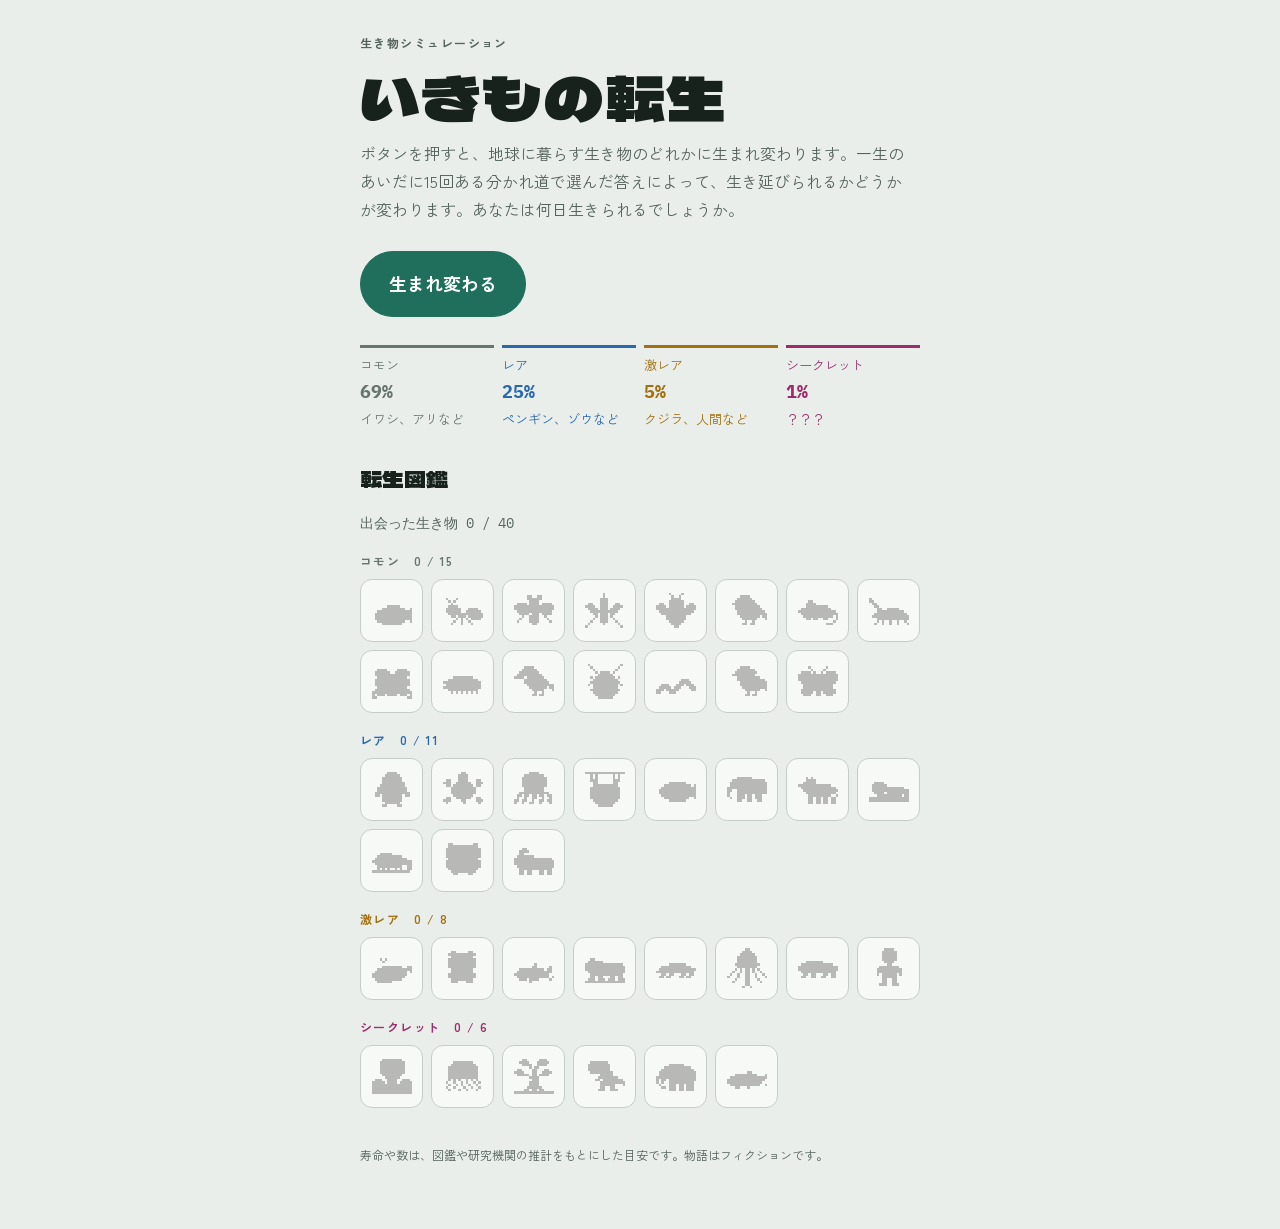
==== index.html @ b81c45d3 "いきもの転生を公開 Co-Authored-By: Claude Opus 5.5 (1M context) <noreply@anthropic.com> Claude-Session: https" ====
<!doctype html>
<html lang="ja">
<head>
<meta charset="utf-8">
<meta name="viewport" content="width=device-width, initial-scale=1, viewport-fit=cover">
<style>:root{padding-top:env(safe-area-inset-top,0px);padding-bottom:env(safe-area-inset-bottom,0px)} body{margin:0} [hidden]{display:none!important}</style>
<title>いきもの転生</title>
<meta name="claude:viewport-fit-sides" content="cover">
<meta name="description" content="ボタンを押すと、いろいろな生き物に生まれ変わって一生を体験できるシミュレーション。">
<link rel="preconnect" href="https://fonts.googleapis.com">
<link rel="preconnect" href="https://fonts.gstatic.com" crossorigin>
<link rel="stylesheet" href="https://fonts.googleapis.com/css2?family=Dela+Gothic+One&family=IBM+Plex+Mono:ital,wght@0,500;1,400&family=Zen+Kaku+Gothic+New:wght@400;700&display=swap">
<style>
/* Layout: one narrow column like a field notebook; the result is a specimen label card. */
:root {
  --bg: #E9EEEA;
  --surface: #F7F9F6;
  --ink: #17221D;
  --muted: #55645C;
  --line: #C4CEC7;
  --accent: #1F6F5C;
  --accent-ink: #FFFFFF;
  --common: #66766C;
  --rare: #2A68AE;
  --ssr: #A2700D;
  --secret: #9C2C6B;
  --danger: #B0402E;
  --sil: brightness(0);
  --font-display: "Dela Gothic One", "Hiragino Sans", "Yu Gothic", sans-serif;
  --font-body: "Zen Kaku Gothic New", "Hiragino Sans", "Yu Gothic", "Meiryo", sans-serif;
  --font-mono: "IBM Plex Mono", ui-monospace, "SFMono-Regular", Menlo, monospace;
}
@media (prefers-color-scheme: dark) {
  :root:not([data-theme="light"]) {
    --bg: #0F1512; --surface: #18211C; --ink: #E4ECE6; --muted: #9AAEA3; --line: #2E3D35;
    --accent: #5CC3A4; --accent-ink: #0B1A14; --common: #93A499; --rare: #84B5EF; --ssr: #E4B64C; --danger: #EA8B76; --secret: #F08BC0; --sil: brightness(0) invert(1);
    color-scheme: dark;
  }
}
:root[data-theme="dark"] {
  --bg: #0F1512; --surface: #18211C; --ink: #E4ECE6; --muted: #9AAEA3; --line: #2E3D35;
  --accent: #5CC3A4; --accent-ink: #0B1A14; --common: #93A499; --rare: #84B5EF; --ssr: #E4B64C; --danger: #EA8B76; --secret: #F08BC0; --sil: brightness(0) invert(1);
  color-scheme: dark;
}
* { box-sizing: border-box; }
[hidden] { display: none !important; }
body {
  background: var(--bg); color: var(--ink);
  font-family: var(--font-body); font-size: 16px; line-height: 1.75;
  padding-left: max(16px, env(safe-area-inset-left, 0px));
  padding-right: max(16px, env(safe-area-inset-right, 0px));
}
main { max-width: 560px; margin: 0 auto; padding-block: 32px 64px; display: flex; flex-direction: column; gap: 28px; }
h1, h2, h3 { margin: 0; text-wrap: balance; font-weight: 400; }
p { margin: 0; }
.eyebrow { font-size: 12px; letter-spacing: .12em; color: var(--muted); font-weight: 700; }
header { display: flex; flex-direction: column; gap: 10px; }
h1 { font-family: var(--font-display); font-size: clamp(40px, 12vw, 60px); line-height: 1.1; letter-spacing: .02em; }
.lead { color: var(--muted); max-width: 34em; }

button, .btn {
  font: inherit; font-weight: 700; cursor: pointer; border-radius: 999px;
  border: 1.5px solid var(--ink); background: transparent; color: var(--ink);
  padding: 12px 20px; text-decoration: none; display: inline-flex; align-items: center; justify-content: center; gap: 8px;
  transition: transform .12s ease, background-color .12s ease;
}
button:hover, .btn:hover { transform: translateY(-1px); }
button:focus-visible, .btn:focus-visible { outline: 3px solid var(--accent); outline-offset: 3px; }
.primary { background: var(--accent); border-color: var(--accent); color: var(--accent-ink); font-size: 18px; padding: 16px 28px; }
.row { display: flex; flex-wrap: wrap; gap: 10px; }

.odds { display: grid; grid-template-columns: repeat(auto-fit, minmax(120px, 1fr)); gap: 8px; font-size: 13px; }
.odds div { border-top: 3px solid currentColor; padding-top: 6px; }
.odds b { display: block; font-family: var(--font-mono); font-size: 18px; font-variant-numeric: tabular-nums; }
.t-common { color: var(--common); } .t-rare { color: var(--rare); } .t-ssr { color: var(--ssr); } .t-secret { color: var(--secret); }
.reveal.secret { border: 2px solid var(--secret); }

section { display: flex; flex-direction: column; gap: 14px; }
h2 { font-family: var(--font-display); font-size: 22px; }

/* Reveal */
.reveal { background: var(--surface); border: 1px solid var(--line); border-radius: 20px; padding: 24px; display: flex; flex-direction: column; align-items: flex-start; gap: 12px; }
.portrait { line-height: 0; }
.px { image-rendering: pixelated; image-rendering: crisp-edges; display: block; max-width: 100%; height: auto; }
.tier { font-size: 12px; font-weight: 700; letter-spacing: .14em; border: 1.5px solid currentColor; border-radius: 999px; padding: 2px 12px; }
.cname { font-family: var(--font-display); font-size: 32px; line-height: 1.2; }
.sci { font-family: var(--font-mono); font-style: italic; color: var(--muted); font-size: 14px; }
.facts { display: grid; grid-template-columns: auto 1fr; gap: 4px 16px; font-size: 14px; margin: 0; }
.facts dt { color: var(--muted); }
.facts dd { margin: 0; }
.shuffle .portrait { animation: wob .12s steps(2) infinite; }
@keyframes wob { 50% { transform: rotate(-6deg) scale(1.05); } }

/* Story log */
.log { list-style: none; margin: 0; padding: 0 0 0 18px; border-left: 2px solid var(--line); display: flex; flex-direction: column; gap: 18px; }
.log li { position: relative; animation: rise .35s ease both; }
.log li::before { content: ""; position: absolute; left: -25px; top: 8px; width: 12px; height: 12px; border-radius: 50%; background: var(--bg); border: 2px solid var(--accent); }
.log li.dead::before { border-color: var(--danger); background: var(--danger); }
.stage { font-size: 12px; font-weight: 700; letter-spacing: .12em; color: var(--accent); }
.log li.dead .stage { color: var(--danger); }
.age { font-family: var(--font-mono); font-size: 12px; color: var(--muted); margin-left: 8px; }
.choice { display: flex; flex-direction: column; gap: 10px; background: var(--surface); border: 1.5px dashed var(--accent); border-radius: 16px; padding: 16px; }
.choice p { font-weight: 700; }
.progress { font-family: var(--font-mono); font-size: 12px; color: var(--muted); font-variant-numeric: tabular-nums; }
.choice button { justify-content: flex-start; text-align: left; border-radius: 12px; }
@keyframes rise { from { opacity: .2; transform: translateY(6px); } }

/* Specimen label */
.label { background: var(--surface); border: 1.5px solid var(--ink); border-radius: 4px; padding: 20px; display: flex; flex-direction: column; gap: 14px; position: relative; }
.label::after { content: ""; position: absolute; inset: 5px; border: 1px solid var(--line); pointer-events: none; border-radius: 2px; }
.label-head { display: flex; justify-content: space-between; align-items: baseline; gap: 12px; flex-wrap: wrap; font-family: var(--font-mono); font-size: 12px; color: var(--muted); letter-spacing: .06em; }
.label-name { display: flex; align-items: center; gap: 14px; }
.label-name .portrait { flex: none; }
.label-name > div { min-width: 0; }
.stats { display: grid; grid-template-columns: 1fr 1fr; gap: 12px; margin: 0; }
.stats div { border-top: 1px solid var(--line); padding-top: 8px; min-width: 0; }
.stats dt { font-size: 12px; color: var(--muted); }
.stats dd { margin: 0; font-weight: 700; font-variant-numeric: tabular-nums; }
.rank { display: flex; align-items: center; gap: 14px; }
.rank b { font-family: var(--font-display); font-size: 48px; line-height: 1; color: var(--accent); }
.fact { font-size: 14px; color: var(--muted); border-left: 3px solid var(--line); padding-left: 12px; }

/* Affiliate slot */
.pr { border: 1px dashed var(--line); border-radius: 12px; padding: 16px; display: flex; flex-direction: column; gap: 6px; font-size: 14px; color: var(--muted); }
.pr strong { color: var(--ink); }
.pr .tag { font-size: 11px; letter-spacing: .1em; }

/* Zukan */
.zukan { display: flex; flex-direction: column; gap: 8px; }
.zukan-grid { display: grid; grid-template-columns: repeat(auto-fill, minmax(56px, 1fr)); gap: 8px; margin-bottom: 8px; }
.zukan-grid div { aspect-ratio: 1; max-width: 100%; border: 1px solid var(--line); border-radius: 12px; display: grid; place-items: center; background: var(--surface); }
.zukan-grid div.no img { filter: var(--sil); opacity: .25; }
.zcount { font-family: var(--font-mono); font-variant-numeric: tabular-nums; font-size: 14px; color: var(--muted); }
.toast { font-size: 13px; color: var(--accent); min-height: 1.4em; }
footer { font-size: 12px; color: var(--muted); }

@media (prefers-reduced-motion: reduce) {
  *, *::before { animation: none !important; transition: none !important; }
}
</style>
</head>
<body>

<main>
  <header>
    <span class="eyebrow">生き物シミュレーション</span>
    <h1>いきもの転生</h1>
    <p class="lead">ボタンを押すと、地球に暮らす生き物のどれかに生まれ変わります。一生のあいだに15回ある分かれ道で選んだ答えによって、生き延びられるかどうかが変わります。あなたは何日生きられるでしょうか。</p>
  </header>

  <div class="row"><button class="primary" id="go" type="button">生まれ変わる</button></div>

  <div class="odds" aria-label="出現率">
    <div class="t-common">コモン<b>69%</b>イワシ、アリなど</div>
    <div class="t-rare">レア<b>25%</b>ペンギン、ゾウなど</div>
    <div class="t-ssr">激レア<b>5%</b>クジラ、人間など</div>
    <div class="t-secret">シークレット<b>1%</b>？？？</div>
  </div>

  <section id="play" hidden>
    <div class="reveal" id="reveal"></div>
    <ol class="log" id="log"></ol>
    <div id="choice"></div>
  </section>

  <section id="result" hidden>
    <h2>この一生の記録</h2>
    <div class="label" id="label"></div>
    <div class="row">
      <a class="btn" id="share" href="#" target="_blank" rel="noopener">Xでシェアする</a>
      <button type="button" id="copy">結果をコピー</button>
      <button type="button" id="again">もう一度生まれ変わる</button>
    </div>
    <p class="toast" id="toast" role="status"></p>
    <!-- アフィリエイト枠：本番では生き物ごとに図鑑・チケットなどのリンクを入れる -->
    <aside class="pr" id="pr">
      <span class="tag">PR枠（準備中）</span>
      <strong id="pr-title">この生き物をもっと知る</strong>
      <span>ここに、この生き物の図鑑や、会える水族館・動物園のチケットなどの紹介リンクが入ります。</span>
    </aside>
  </section>

  <section>
    <h2>転生図鑑</h2>
    <p class="zcount" id="zcount"></p>
    <div class="zukan" id="zukan"></div>
  </section>

  <footer>寿命や数は、図鑑や研究機関の推計をもとにした目安です。物語はフィクションです。</footer>
</main>

<script>
const SITE_URL = "https://so1-7ra.github.io/ikimono-tensei/"; // 公開後にサイトのURLを入れると、シェア文に付きます
const TIERS = { common: { label: "コモン", w: 69 }, rare: { label: "レア", w: 25 }, ssr: { label: "激レア", w: 5 }, secret: { label: "シークレット", w: 1 } };

const C = [
  { id: "iwashi", name: "カタクチイワシ", sci: "Engraulis japonicus", tier: "common", pop: "推計 数千億匹", lifeText: "約2〜3年", life: 900,
    birth: "春の海で、直径1mmほどの卵からかえった。同時に生まれた仲間の多くは、数日のうちに食べられていく。",
    adult: "大人になり、沿岸の海で何度も卵を産んだ。",
    end: "群れの中で、静かに一生を終えた。", kids: [5000, 40000], unit: "個の卵",
    fact: "イワシは多くの魚や鳥、クジラのエサになり、海の食物連鎖を支えている。" },
  { id: "ari", name: "クロオオアリ", sci: "Camponotus japonicus", tier: "common", pop: "地球のアリ全体で 約2京匹", lifeText: "働きアリで1〜2年", life: 450,
    birth: "女王アリが産んだ卵から生まれた。あなたは働きアリ。巣には数千の姉妹がいる。",
    adult: "毎日エサを運び、妹たちを育てた。",
    end: "冬を越せず、巣の奥で動かなくなった。", kids: [50, 300], unit: "匹", kidsLabel: "育てた妹",
    fact: "地球上のアリは約2京匹いると推計されている。人間1人あたり約250万匹になる。" },
  { id: "hae", name: "イエバエ", sci: "Musca domestica", tier: "common", pop: "数えきれない（正確な数は不明）", lifeText: "成虫で約1か月", life: 30,
    birth: "生ゴミの中で卵からかえった。1週間ほどでサナギになる。",
    adult: "あちこちに卵を産みつけた。",
    end: "寒い朝、窓辺で動かなくなった。", kids: [300, 600], unit: "個の卵",
    fact: "イエバエは一生で500個ほどの卵を産む。卵は1日もたたずにかえる。" },
  { id: "ka", name: "ヒトスジシマカ", sci: "Aedes albopictus", tier: "common", pop: "数えきれない（正確な数は不明）", lifeText: "成虫で約1か月", life: 30,
    birth: "水たまりで卵からボウフラとしてかえった。水面からしっぽの管を出して息をする。",
    adult: "水たまりに何度も卵を産んだ。",
    end: "秋の終わりに、一生を終えた。", kids: [100, 300], unit: "個の卵",
    fact: "血を吸うのはメスだけ。卵を育てる栄養にするためだ。" },
  { id: "hachi", name: "セイヨウミツバチ", sci: "Apis mellifera", tier: "common", pop: "世界の巣箱 約1億箱", lifeText: "夏の働きバチで約1か月", life: 35,
    birth: "六角形の部屋で生まれた。最初の仕事は、部屋の掃除と幼虫の世話だ。",
    adult: "外に出て、毎日花をまわってみつを運んだ。",
    end: "羽がぼろぼろになるまで働き、一生を終えた。", kidsFixed: "小さじ約1/12杯", kidsLabel: "集めたはちみつ",
    fact: "働きバチ1匹が一生で集めるはちみつは、小さじ1杯にも満たない。" },
  { id: "suzume", name: "スズメ", sci: "Passer montanus", tier: "common", pop: "日本に約1,800万羽（推計）", lifeText: "野生で平均1〜2年", life: 550,
    birth: "屋根のすき間の巣で、ヒナとして生まれた。親は1日に何百回もエサを運んでくる。",
    adult: "春に巣を作り、ヒナを育てた。",
    end: "春の朝、静かに一生を終えた。", kids: [3, 12], unit: "羽",
    fact: "日本のスズメは、ここ数十年で大きく数を減らしていると言われる。" },
  { id: "nezumi", name: "ドブネズミ", sci: "Rattus norvegicus", tier: "common", pop: "推計 世界に数十億匹", lifeText: "野生で約1年", life: 365,
    birth: "下水道の奥で、10匹のきょうだいと一緒に生まれた。目が開くのは2週間後だ。",
    adult: "仲間と暮らし、何度も子どもを産んだ。",
    end: "年老いて、巣の中で一生を終えた。", kids: [20, 60], unit: "匹",
    fact: "ドブネズミは泳ぎが得意で、3日間泳ぎ続けられるという実験結果もある。" },
  { id: "kabuto", name: "カブトムシ", sci: "Trypoxylus dichotomus", tier: "common", pop: "正確な数は不明", lifeText: "約1年（成虫は1〜3か月）", life: 365,
    birth: "腐葉土の中で、小さな幼虫として生まれた。ここで約10か月を過ごす。",
    adult: "夏の夜、ついに成虫になって飛び立った。",
    end: "夏の終わりに、木の根元で一生を終えた。", kids: [20, 50], unit: "個の卵",
    fact: "カブトムシは一生のほとんどを土の中の幼虫として過ごす。" },
  { id: "kaeru", name: "トノサマガエル", sci: "Pelophylax nigromaculatus", tier: "common", pop: "正確な数は不明（減っている）", lifeText: "数年", life: 1100,
    birth: "田んぼで、何千個もの卵のひとつからオタマジャクシとして生まれた。",
    adult: "夜の田んぼで大合唱し、パートナーを見つけた。",
    end: "冬眠中、土の中で一生を終えた。", kids: [1800, 3000], unit: "個の卵",
    fact: "トノサマガエルは一度に1,800〜3,000個ほどの卵を産む。" },
  { id: "dangomushi", name: "ダンゴムシ", sci: "Armadillidium vulgare", tier: "common", pop: "正確な数は不明（世界中の庭にいる）", lifeText: "約2〜4年", life: 1100,
    birth: "お母さんのお腹の袋の中で育ち、小さな白い赤ちゃんとして外に出た。",
    adult: "灰色の硬い殻を持つ大人になった。",
    end: "落ち葉の下で、丸まったまま一生を終えた。", kids: [20, 150], unit: "匹",
    fact: "ダンゴムシは虫ではなく、エビやカニと同じ甲殻類の仲間。" },
  { id: "karasu", name: "ハシブトガラス", sci: "Corvus macrorhynchos", tier: "common", pop: "正確な数は不明（都市部に多い）", lifeText: "野生で数年〜10年以上", life: 2900,
    birth: "高い木の上の巣で、ヒナとして生まれた。",
    adult: "つやのある真っ黒な羽の大人になった。",
    end: "ねぐらの森で、一生を終えた。", kids: [3, 15], unit: "羽",
    fact: "カラスはとても賢く、道具を使ったり、人の顔を何年も覚えたりできる。" },
  { id: "gokiburi", name: "クロゴキブリ", sci: "Periplaneta fuliginosa", tier: "common", pop: "正確な数は不明", lifeText: "約1〜2年", life: 700,
    birth: "卵のケースから、20匹ほどのきょうだいと一緒に生まれた。",
    adult: "つやつやの茶色い羽を持つ大人になった。",
    end: "家具のすき間で、一生を終えた。", kids: [200, 500], unit: "匹",
    fact: "ゴキブリの仲間は3億年前から、ほとんど姿が変わっていない。" },
  { id: "mimizu", name: "ミミズ（フトミミズの仲間）", sci: "Megascolecidae", tier: "common", pop: "正確な数は不明（畑1haに数十万匹いることも）", lifeText: "1〜数年", life: 800,
    birth: "卵包という小さな袋の中から生まれた。",
    adult: "体に白い帯ができ、大人になった。",
    end: "自分が耕した土に還っていった。", kids: [10, 60], unit: "個の卵包",
    fact: "ダーウィンは晩年ミミズの研究に打ちこみ、ミミズが土を耕していることを明らかにした。" },
  { id: "hato", name: "ドバト", sci: "Columba livia", tier: "common", pop: "正確な数は不明（世界中の都市にいる）", lifeText: "野生で数年", life: 1500,
    birth: "駅の屋根のすき間の巣で、ヒナとして生まれた。",
    adult: "首が緑と紫に光る大人になった。",
    end: "生まれた駅の屋根の上で、一生を終えた。", kids: [5, 20], unit: "羽",
    fact: "ハトは何百kmも離れた場所から巣に帰れる。昔は手紙を運ぶ伝書鳩として活躍した。" },
  { id: "chou", name: "モンシロチョウ", sci: "Pieris rapae", tier: "common", pop: "正確な数は不明", lifeText: "成虫で約2〜3週間", life: 50,
    birth: "キャベツの葉の裏で、小さな卵からかえった。",
    adult: "サナギから、白い羽のチョウになった。",
    end: "花の上で、静かに一生を終えた。", kids: [100, 400], unit: "個の卵",
    fact: "モンシロチョウの幼虫はキャベツが大好きで、「アオムシ」と呼ばれる。" },

  { id: "penguin", name: "コウテイペンギン", sci: "Aptenodytes forsteri", tier: "rare", pop: "約60万羽", lifeText: "約20年", life: 7300,
    birth: "南極の真冬、氷点下40℃の中で卵がかえった。お父さんは約4か月、何も食べずに足の上で卵を温めていた。",
    adult: "毎年、同じパートナーとヒナを育てた。",
    end: "長く生き、氷の上で一生を終えた。", kids: [3, 15], unit: "羽",
    fact: "コウテイペンギンは500m以上の深さまでもぐれる。" },
  { id: "umigame", name: "アカウミガメ", sci: "Caretta caretta", tier: "rare", pop: "産卵するメス 約4〜5万匹（推計）", lifeText: "50年以上と言われる", life: 18250,
    birth: "夜の砂浜で卵からかえった。大人になれるのは、数千匹に1匹ほどと言われる。",
    adult: "何十年も海を旅して、大人になった。",
    end: "生まれた砂浜に何度も戻り、長い一生を終えた。", kids: [300, 1000], unit: "個の卵",
    fact: "アカウミガメは、自分が生まれた砂浜の近くに戻って卵を産むと言われる。" },
  { id: "tako", name: "マダコ", sci: "Octopus sinensis", tier: "rare", pop: "正確な数は不明", lifeText: "約1〜2年", life: 500,
    birth: "岩のすき間で、お母さんが守る卵から生まれた。お母さんは何も食べずに卵を守り続けていた。",
    adult: "大きく育ち、岩穴で数万個の卵を産んだ。",
    end: "卵がかえるのを見届けて、一生を終えた。", kids: [50000, 150000], unit: "個の卵",
    fact: "タコには心臓が3つあり、血は青い。" },
  { id: "namakemono", name: "ノドチャミユビナマケモノ", sci: "Bradypus variegatus", tier: "rare", pop: "正確な数は不明", lifeText: "約20年", life: 7300,
    birth: "熱帯雨林の木の上、お母さんのおなかにしがみついて生まれた。",
    adult: "一日の大半を眠って過ごし、ゆっくり子どもを育てた。",
    end: "お気に入りの木の上で、一生を終えた。", kids: [3, 10], unit: "頭",
    fact: "ナマケモノの毛にはコケが生え、森にまぎれる助けになっている。" },
  { id: "kumanomi", name: "カクレクマノミ", sci: "Amphiprion ocellaris", tier: "rare", pop: "正確な数は不明", lifeText: "野生で6〜10年", life: 2900,
    birth: "イソギンチャクのそばで卵からかえった。生まれたときは、みんなオスだ。",
    adult: "一番大きく育ち、オスからメスに変わった。",
    end: "イソギンチャクの中で、一生を終えた。", kids: [1000, 5000], unit: "個の卵",
    fact: "カクレクマノミは群れで一番大きい個体がメスになる。" },
  { id: "zou", name: "アフリカゾウ", sci: "Loxodonta africana", tier: "rare", pop: "約41万頭（推計）", lifeText: "約60〜70年", life: 22600,
    birth: "お母さんのおなかで約22か月育ち、体重100kgで生まれた。",
    adult: "群れの仲間と暮らし、何度も子どもを育てた。",
    end: "群れに見守られながら、長い一生を終えた。", kids: [2, 7], unit: "頭",
    fact: "ゾウは仲間の死を悼むような行動をとることが知られている。" },
  { id: "ookami", name: "ハイイロオオカミ", sci: "Canis lupus", tier: "rare", pop: "約20万頭（推計）", lifeText: "野生で平均5〜6年", life: 2000,
    birth: "巣穴の中で、5匹のきょうだいと一緒に生まれた。",
    adult: "群れの中で、たくましく成長した。",
    end: "年老いて、群れのそばで一生を終えた。", kids: [4, 15], unit: "匹",
    fact: "オオカミの遠吠えは、10km先まで届くことがある。" },
  { id: "rakko", name: "ラッコ", sci: "Enhydra lutris", tier: "rare", pop: "約12万頭（推計）", lifeText: "野生で約15〜20年", life: 6500,
    birth: "海の上、お母さんのお腹の上で生まれた。",
    adult: "石で貝を割るのが得意な大人になった。",
    end: "ケルプの森で、ぷかぷか浮かびながら一生を終えた。", kids: [3, 10], unit: "頭",
    fact: "ラッコの毛は1cm²に約10万本と、動物の中でいちばん密集している。" },
  { id: "kamereon", name: "パンサーカメレオン", sci: "Furcifer pardalis", tier: "rare", pop: "正確な数は不明（マダガスカルにすむ）", lifeText: "約2〜5年", life: 1500,
    birth: "マダガスカルの森で、土の中の卵からかえった。",
    adult: "あざやかな色をした大人になった。",
    end: "森の緑に溶けこむようにして、一生を終えた。", kids: [20, 120], unit: "個の卵",
    fact: "カメレオンの色は、隠れるためだけでなく、気分や体温を伝えるためにも変わる。" },
  { id: "fukurou", name: "フクロウ", sci: "Strix uralensis", tier: "rare", pop: "正確な数は不明", lifeText: "野生で約10年（20年以上の記録も）", life: 3650,
    birth: "森の木のうろで、白いふわふわのヒナとして生まれた。",
    adult: "音を立てずに飛ぶ、森の夜の狩人になった。",
    end: "満月の夜、森の奥で一生を終えた。", kids: [5, 20], unit: "羽",
    fact: "フクロウは首を左右に約270度回せる。" },
  { id: "kapibara", name: "カピバラ", sci: "Hydrochoerus hydrochaeris", tier: "rare", pop: "正確な数は不明（南アメリカに広くすむ）", lifeText: "野生で約8〜10年", life: 3300,
    birth: "南アメリカの川辺で、きょうだいと一緒に生まれた。",
    adult: "体重50kgの、のんびりした大人になった。",
    end: "群れの仲間に囲まれて、穏やかに一生を終えた。", kids: [8, 24], unit: "頭",
    fact: "カピバラは世界最大のネズミの仲間。" },

  { id: "kujira", name: "シロナガスクジラ", sci: "Balaenoptera musculus", tier: "ssr", pop: "約1万〜2万5千頭（推計）", lifeText: "約80〜90年", life: 31000,
    birth: "体長7m、体重2.5tの赤ちゃんとして生まれた。毎日90kgずつ体重が増える。",
    adult: "地球最大の生き物になり、広い海を旅した。",
    end: "深い海へと沈み、多くの生き物の命を支えた。", kids: [3, 8], unit: "頭",
    fact: "シロナガスクジラの心臓は小型車ほどの大きさがあると言われる。" },
  { id: "panda", name: "ジャイアントパンダ", sci: "Ailuropoda melanoleuca", tier: "ssr", pop: "野生で約1,860頭", lifeText: "野生で約20年", life: 7300,
    birth: "体重わずか100〜200g、お母さんの約900分の1の大きさで生まれた。",
    adult: "1日に十数時間、竹を食べ続けて大きくなった。",
    end: "竹林の奥で、一生を終えた。", kids: [1, 6], unit: "頭",
    fact: "パンダは1日に10kg以上の竹を食べることもある。" },
  { id: "same", name: "ニシオンデンザメ", sci: "Somniosus microcephalus", tier: "ssr", pop: "正確な数は不明", lifeText: "約270〜500年（推定）", life: 146000,
    birth: "北極の冷たい深海で生まれた。体は1年に約1cmしか伸びない。",
    adult: "150歳。ようやく大人になった。",
    end: "数百年を生き、北極の深海で一生を終えた。", kids: [10, 100], unit: "匹",
    fact: "ニシオンデンザメは、脊椎動物で一番長生きと考えられている。今生きている個体の中には、江戸時代に生まれたものもいるかもしれない。" },
  { id: "shirokuma", name: "ホッキョクグマ", sci: "Ursus maritimus", tier: "ssr", pop: "約2万6千頭（推計）", lifeText: "野生で約20〜25年", life: 8000,
    birth: "雪の巣穴の中で、体重わずか600gで生まれた。",
    adult: "体重500kgを超える、北極の王者になった。",
    end: "オーロラが揺れる夜、氷の上で一生を終えた。", kids: [3, 8], unit: "頭",
    fact: "ホッキョクグマの毛は実は透明で、皮ふは黒い。" },
  { id: "komodo", name: "コモドオオトカゲ", sci: "Varanus komodoensis", tier: "ssr", pop: "野生で約3,000頭（推計）", lifeText: "約30年", life: 11000,
    birth: "インドネシアの島で、土の中の卵からかえった。",
    adult: "体長3mの、世界最大のトカゲになった。",
    end: "コモド島の夕日の中で、一生を終えた。", kids: [20, 80], unit: "個の卵",
    fact: "コモドオオトカゲは、メスだけで子どもを産めることがある。" },
  { id: "daiouika", name: "ダイオウイカ", sci: "Architeuthis dux", tier: "ssr", pop: "正確な数は不明（深海にすむ）", lifeText: "数年（推定）", life: 1500,
    birth: "深海で、お米粒くらいの小さな赤ちゃんとして生まれた。",
    adult: "体長10mを超える、深海の巨人になった。",
    end: "暗い深海へ沈み、ほかの生き物の命になった。", kids: [100000, 1000000], unit: "個の卵",
    fact: "ダイオウイカの目は直径30cm近くあり、動物の中で最大級。" },
  { id: "sanshouuo", name: "オオサンショウウオ", sci: "Andrias japonicus", tier: "ssr", pop: "正確な数は不明（日本の川にすむ）", lifeText: "数十年（飼育下で50年以上）", life: 18250,
    birth: "日本の山の川で、体長3cmの赤ちゃんとして生まれた。",
    adult: "体長1mを超える、世界最大級の両生類になった。",
    end: "3,000万年前から続く一族の一匹として、一生を終えた。", kids: [300, 1000], unit: "個の卵",
    fact: "オオサンショウウオは3,000万年前からほとんど姿が変わらず、「生きた化石」と呼ばれる。国の特別天然記念物。" },
  { id: "hito", name: "ヒト", sci: "Homo sapiens", tier: "ssr", pop: "約82億人", lifeText: "日本では平均80〜87年", life: 30700,
    birth: "病院で、体重3kgほどの赤ちゃんとして生まれた。",
    adult: "働き、誰かと出会い、たくさんの人とつながった。",
    end: "家族に囲まれて、一生を終えた。", kids: [0, 3], unit: "人",
    fact: "生き物ガチャで人間に生まれる確率は0.6%ほど。あなたの今の人生は、かなりの当たりかもしれない。" },
  { id: "kyuuketsuki", name: "吸血鬼", sci: "Vampyrus legendarius（架空）", tier: "secret", pop: "伝説の中にだけいる", lifeText: "不死（倒されなければ）", life: 365000,
    birth: "満月の夜、古い城で目を覚ました。体は冷たく、心臓は動いていない。",
    adult: "夜の世界の生き方を覚え、立派な吸血鬼になった。",
    end: "1000年を生き、夜の伝説になった。", kids: [1, 12], unit: "人", kidsLabel: "仲間にした眷属",
    fact: "吸血鬼は架空の存在。にんにくや十字架、日光が苦手という言い伝えは、主に東ヨーロッパの民話から広まった。" },
  { id: "benikurage", name: "ベニクラゲ", sci: "Turritopsis nutricula", tier: "secret", pop: "正確な数は不明（世界中の海に広がっている）", lifeText: "若返りをくり返す（理論上は不死）", life: 365000,
    birth: "海底の岩に張りつく、小さなポリプとして生まれた。",
    adult: "直径5mmほどのクラゲに育ち、赤い胃が透けて見えるようになった。",
    end: "何度も若返りながら、1000年の時を漂った。", kids: [100, 1000], unit: "匹", kidsLabel: "残した子ども",
    fact: "ベニクラゲは年を取るとポリプの姿に戻って若返ることができ、「不老不死のクラゲ」と呼ばれている。" },
  { id: "pine", name: "ブリッスルコーンパイン", sci: "Pinus longaeva", tier: "secret", pop: "アメリカ西部の高い山にだけ生える", lifeText: "4,800年以上", life: 1753000,
    birth: "アメリカの山の上、岩だらけの斜面で、小さな種から芽を出した。",
    adult: "1年に数ミリずつ、ゆっくりと大きくなった。",
    end: "4,800年を生きて、ねじれた姿のまま静かに枯れていった。", kids: [10000, 100000], unit: "粒", kidsLabel: "飛ばした種",
    fact: "「メトシェラ」と名付けられたこの種類の木は樹齢4,800年を超え、ピラミッドより前から生きているとされる。" },
  { id: "trex", name: "ティラノサウルス", sci: "Tyrannosaurus rex", tier: "secret", pop: "絶滅（約6,600万年前）", lifeText: "約28〜30年", life: 10500,
    birth: "約6,700万年前、北アメリカの森で卵からかえった。体は七面鳥くらいの大きさ。",
    adult: "体長12m、体重8tの「暴君トカゲの王」になった。",
    end: "森の王者として、一生を終えた。", kids: [5, 30], unit: "個の卵",
    fact: "ティラノサウルスのかむ力は、生き物の中でも最強クラスだったと考えられている。" },
  { id: "mammoth", name: "ケナガマンモス", sci: "Mammuthus primigenius", tier: "secret", pop: "絶滅（約4,000年前）", lifeText: "約60年", life: 21900,
    birth: "約1万年前、氷河期のシベリアで、毛むくじゃらの赤ちゃんとして生まれた。",
    adult: "3mを超える長い牙を持つ、立派な大人になった。",
    end: "凍った大地で、長い一生を終えた。", kids: [2, 7], unit: "頭",
    fact: "最後のマンモスは、エジプトでピラミッドが作られたころまで、北極海の島で生きていた。" },
  { id: "megalodon", name: "メガロドン", sci: "Otodus megalodon", tier: "secret", pop: "絶滅（約360万年前）", lifeText: "約90〜100年（推定）", life: 34000,
    birth: "約1,000万年前の暖かい海で生まれた。生まれたときから体長2mある。",
    adult: "体長15mを超える、史上最大級のサメになった。",
    end: "海の王として、長い一生を終えた。", kids: [5, 20], unit: "匹",
    fact: "メガロドンの歯の化石は、大きいものでは長さ18cmにもなる。日本でも見つかっている。" },
];

// 分かれ道：[状況, [選択肢, 生存率, 成功文, 失敗文, 死因], ...]
const EV = {"iwashi": [["卵のまわりに小さな魚が集まってきた。", ["流れに乗って遠くへ流される", 0.9, "潮に運ばれ、食べられずにすんだ。", "小魚にぱくりと食べられた。", "小魚に食べられた"], ["その場でじっと漂う", 0.8, "小魚は気づかずに去っていった。", "見つかって食べられた。", "小魚に食べられた"]], ["卵からかえったが、おなかの栄養がもうすぐなくなる。", ["プランクトンの多い場所を探す", 0.9, "小さなエサをたくさん見つけた。", "探しているうちに力尽きた。", "飢え"], ["ここで待つ", 0.75, "エサが流れてきた。", "エサが来なかった。", "飢え"]], ["シラスとして漂っていると、漁の網が迫ってきた。", ["全力で深くもぐる", 0.85, "網の下をすり抜けた。", "網に入り、シラス丼になった。", "シラス漁の網"], ["流れに身をまかせる", 0.6, "網の外側を流れていった。", "仲間ごと網に入った。", "シラス漁の網"]], ["クラゲの触手がゆらゆら近づいてきた。", ["すばやく泳いで離れる", 0.9, "触手から逃げ切った。", "触手に捕まった。", "クラゲに食べられた"], ["クラゲの陰に隠れる", 0.7, "大きな魚から隠れられた。", "触手に触れてしまった。", "クラゲに食べられた"]], ["群れのリーダーが急に向きを変えた。", ["みんなと同じ方向に曲がる", 0.97, "群れの動きに乗って安全に進んだ。", "群れからはぐれた。", "はぐれて食べられた"], ["自分だけまっすぐ進む", 0.6, "新しいエサ場を見つけた。", "一匹になったところを食べられた。", "はぐれて食べられた"]], ["海の水温が急に上がった。", ["冷たい深い海へ移る", 0.9, "涼しい海で落ち着けた。", "移動の途中で力尽きた。", "海水温の上昇"], ["このまま岸の近くにいる", 0.7, "しばらくして水温が下がった。", "暑さで弱ってしまった。", "海水温の上昇"]], ["夜、海面に明るい光が見える。", ["光に近づく", 0.55, "光の下にはプランクトンがたくさんいた。", "それは漁船の集魚灯だった。", "漁船の網"], ["暗い場所にとどまる", 0.95, "静かな夜を過ごせた。", "暗闇でタチウオに襲われた。", "タチウオに食べられた"]], ["カツオの群れに追われた。", ["仲間と大きな球になる", 0.8, "渦を巻く群れの中で逃げ切った。", "群れの外側でひと口で食べられた。", "カツオに食べられた"], ["海面近くへ逃げる", 0.6, "海面すれすれでかわした。", "上空のカモメにさらわれた。", "カモメに食べられた"]], ["産卵の季節になった。", ["仲間と岸の近くへ向かう", 0.9, "たくさんの卵を産めた。", "岸の近くで鳥に見つかった。", "鳥に食べられた"], ["沖で産む", 0.85, "静かな沖で卵を産めた。", "沖でサバに追われた。", "サバに食べられた"]], ["クジラが大きな口を開けて近づいてきた。", ["全速力で横に逃げる", 0.75, "間一髪で口の外へ逃げた。", "群れごと飲みこまれた。", "クジラに食べられた"], ["群れの真ん中にもぐりこむ", 0.65, "クジラは別の群れを食べていった。", "群れごと飲みこまれた。", "クジラに食べられた"]], ["台風が来て、海が大きく荒れた。", ["深くもぐって待つ", 0.92, "深い海は静かだった。", "強い流れに巻きこまれた。", "台風"], ["湾の奥へ逃げこむ", 0.8, "湾の奥でやりすごせた。", "浅瀬に打ち上げられた。", "台風"]], ["海にキラキラしたものが浮かんでいる。", ["つついてみる", 0.7, "ただの泡だった。", "マイクロプラスチックだった。体が弱った。", "プラスチックごみ"], ["無視する", 1.0, "何事もなく過ぎた。", "", ""]], ["2回目の産卵の季節が来た。", ["もう一度卵を産む", 0.85, "最後の力で卵を産んだ。", "産卵で体力を使い果たした。", "産卵の疲れ"], ["体力を回復させる", 0.95, "ゆっくり休んで元気になった。", "休んでいるところを襲われた。", "大型魚に食べられた"]], ["年を取り、泳ぐのが遅くなってきた。", ["群れの後ろについていく", 0.8, "仲間に遅れずについていけた。", "追いつけずにはぐれた。", "はぐれて食べられた"], ["岩場で暮らす", 0.85, "岩場で静かに暮らせた。", "岩場でカサゴに食べられた。", "カサゴに食べられた"]], ["最後の冬が来た。", ["暖かい南の海へ向かう", 0.9, "暖かい海にたどり着いた。", "旅の途中で力尽きた。", "寿命"], ["今の海にとどまる", 0.85, "冬を越すことができた。", "寒さに耐えられなかった。", "冬の寒さ"]]], "ari": [["巣の中で卵として眠っていると、カビが生えてきた。", ["姉が舐めてきれいにしてくれる", 0.95, "カビは取りのぞかれた。", "カビが広がってしまった。", "カビ"], ["そのまま眠り続ける", 0.7, "カビは自然に消えた。", "カビにおおわれた。", "カビ"]], ["幼虫として、姉からエサをもらう順番が来た。", ["大きな声（フェロモン）でねだる", 0.95, "たっぷりエサをもらえた。", "ねだりすぎて後回しにされた。", "飢え"], ["おとなしく待つ", 0.85, "ちゃんと順番が回ってきた。", "エサが足りなかった。", "飢え"]], ["サナギから出る日。まゆが固くて出られない。", ["姉に手伝ってもらう", 0.97, "姉がまゆを破ってくれた。", "うまく出られなかった。", "羽化の失敗"], ["自分で頑張る", 0.8, "自力で出てこられた。", "出られずに力尽きた。", "羽化の失敗"]], ["初めて巣の外に出た。とてもまぶしい。", ["姉の後ろについていく", 0.95, "においの道をたどって迷わなかった。", "鳥に見つかった。", "鳥に食べられた"], ["一人で探検する", 0.75, "おいしい花のみつを見つけた。", "迷子になった。", "迷子"]], ["エサを探していると、雨が降り出した。", ["すぐ巣に戻る", 0.92, "ぬれずに巣へ帰れた。", "水たまりに流された。", "雨に流された"], ["大きなエサを最後まで運ぶ", 0.7, "重いエサを運び切った。", "雨水に飲まれた。", "雨に流された"]], ["大きなバッタの死がいを見つけた。", ["仲間を呼ぶ", 0.98, "みんなで巣まで運べた。", "仲間が来る前にトカゲが来た。", "トカゲに食べられた"], ["一匹で引っぱる", 0.8, "少しずつ運べた。", "夢中になっているところをトカゲに見つかった。", "トカゲに食べられた"]], ["アブラムシのいる草を見つけた。", ["アブラムシを守って甘いみつをもらう", 0.95, "甘いみつをたくさんもらえた。", "テントウムシと戦って負けた。", "テントウムシとの戦い"], ["アブラムシを食べる", 0.9, "お腹いっぱいになった。", "草に毒の薬がかかっていた。", "農薬"]], ["アリジゴクの穴のふちを歩いていた。", ["ふちから離れる", 0.95, "穴に気づいてよけられた。", "砂が崩れて落ちた。", "アリジゴクに食べられた"], ["近道のためにふちを通る", 0.6, "なんとか通り抜けた。", "砂ごと落ちていった。", "アリジゴクに食べられた"]], ["となりの巣のアリが攻めてきた。", ["入口で戦う", 0.7, "アゴで追い返した。", "巣を守って力尽きた。", "アリ同士の戦い"], ["幼虫を抱えて奥へ逃げる", 0.9, "幼虫たちを守り切った。", "逃げ道をふさがれた。", "アリ同士の戦い"]], ["人間の子どもが巣の入口をのぞきこんでいる。", ["巣の奥に隠れる", 0.95, "子どもはすぐに飽きて帰った。", "水を流しこまれた。", "人間のいたずら"], ["かみついて追い払う", 0.75, "子どもは驚いて逃げた。", "指で払いのけられた。", "人間のいたずら"]], ["甘いにおいのする白い粒を見つけた。", ["巣に持ち帰る", 0.5, "それは砂糖だった。みんな大喜び。", "それはアリ用の毒エサだった。", "毒エサ"], ["においをよく確かめる", 0.95, "怪しいと気づいて置いていった。", "確かめている間に踏まれた。", "人間に踏まれた"]], ["巣が大きくなり、新しい部屋を作ることになった。", ["土を掘る係になる", 0.95, "立派な部屋ができた。", "天井が崩れた。", "巣の崩落"], ["見張り係になる", 0.9, "敵の接近をみんなに知らせた。", "見張り中にクモに捕まった。", "クモに食べられた"]], ["夏の終わり、新しい女王たちが旅立つ日。", ["空へ飛ぶ姉妹たちを見送る", 1.0, "姉妹たちが新しい巣を作りに旅立った。", "", ""]], ["冬が近づいてきた。", ["巣の奥で仲間とかたまる", 0.92, "みんなで寒さをしのいだ。", "寒さに耐えられなかった。", "冬の寒さ"], ["最後にもう一度エサを探す", 0.7, "冬ごもりのエサを持ち帰れた。", "霜にやられた。", "冬の寒さ"]], ["体が思うように動かなくなってきた。", ["若い妹に仕事をゆずる", 0.95, "ゆっくり休む時間ができた。", "そのまま動けなくなった。", "寿命"], ["最後まで外で働く", 0.8, "最後のエサを巣に届けた。", "帰り道で力尽きた。", "寿命"]]], "hae": [["卵から生まれたばかり。まわりはごちそうの生ゴミだ。", ["奥の方にもぐる", 0.95, "安全に食べ続けた。", "ゴミ袋ごと捨てられた。", "ゴミ収集"], ["表面で食べる", 0.8, "たくさん食べて大きくなった。", "鳥につつかれた。", "鳥に食べられた"]], ["サナギになる場所を探す。", ["乾いた土の中", 0.95, "安全にサナギになれた。", "アリに見つかった。", "アリに食べられた"], ["ゴミの中にとどまる", 0.8, "ゴミの中でサナギになった。", "ゴミ袋ごと捨てられた。", "ゴミ収集"]], ["初めて羽を広げて飛ぶ。", ["近くの壁まで飛ぶ", 0.97, "しっかり飛べた。", "風にあおられた。", "強い風"], ["いきなり遠くへ飛ぶ", 0.85, "空を自由に飛び回った。", "クモの巣に飛びこんだ。", "クモに食べられた"]], ["お腹がすいた。何を食べよう。", ["台所の食べ残し", 0.8, "おいしい食べ残しを見つけた。", "ハエたたきが振り下ろされた。", "ハエたたき"], ["外の犬のフン", 0.95, "たっぷり食べられた。", "犬のしっぽではたかれた。", "犬のしっぽ"]], ["台所を飛んでいると、人間と目が合った。", ["窓の外へ逃げる", 0.85, "窓のすき間から外へ出た。", "ハエたたきが当たった。", "ハエたたき"], ["天井でじっとする", 0.8, "人間はあきらめた。", "殺虫スプレーが飛んできた。", "殺虫スプレー"]], ["甘いにおいにさそわれた。", ["においの元へまっすぐ飛ぶ", 0.55, "熟れた果物にありついた。", "それはハエ取り紙だった。", "ハエ取り紙"], ["いつものゴミ置き場へ行く", 0.9, "いつものごちそうだった。", "クモの巣にかかった。", "クモに食べられた"]], ["卵を産む場所を探す。", ["生ゴミのバケツ", 0.9, "たくさん卵を産めた。", "ふたが閉まって閉じこめられた。", "閉じこめられた"], ["牛小屋", 0.9, "牛小屋はごちそうだらけだった。", "ツバメに食べられた。", "ツバメに食べられた"]], ["雨が降ってきた。", ["軒下で雨宿り", 0.95, "雨がやむまで待てた。", "軒下にヤモリがいた。", "ヤモリに食べられた"], ["雨の中を飛ぶ", 0.6, "雨粒をよけながら飛んだ。", "雨粒に打ち落とされた。", "雨"]], ["カエルが舌を伸ばせる距離にいる。", ["すぐ飛び立つ", 0.85, "ギリギリで逃げた。", "舌のほうが速かった。", "カエルに食べられた"], ["動かない", 0.6, "カエルは動くものしか見ない。助かった。", "見つかってしまった。", "カエルに食べられた"]], ["家の中に光る青い箱がある。", ["近づく", 0.3, "ただの照明だった。", "電撃殺虫器だった。", "電撃殺虫器"], ["近づかない", 1.0, "何も起きなかった。", "", ""]], ["車の窓が開いている。", ["車に乗りこむ", 0.85, "遠くの町まで運ばれた。新しいエサ場だ。", "窓が閉まって出られなくなった。", "閉じこめられた"], ["やめておく", 1.0, "いつもの場所で過ごした。", "", ""]], ["足に何かがくっついている。", ["足をこすってきれいにする", 0.98, "きれいになった。（ハエが手をこするのはこのため）", "こすっている間に捕まった。", "クモに食べられた"], ["気にせず飛ぶ", 0.9, "気にならなかった。", "カビに感染していた。", "カビの病気"]], ["夜は冷えこむ。", ["家の中で休む", 0.85, "暖かく眠れた。", "朝、掃除機に吸いこまれた。", "掃除機"], ["外の葉っぱで休む", 0.85, "朝日で体が温まった。", "朝露にぬれて動けなかった。", "寒さ"]], ["人間が食事を始めた。", ["お皿にとまる", 0.6, "少しだけごちそうになった。", "手で払われ、つぶされた。", "人間にたたかれた"], ["離れて待つ", 0.95, "食べ残しを独り占めできた。", "食べ残しごと捨てられた。", "ゴミ収集"]], ["体が重くなってきた。最後の日々だ。", ["日なたで休む", 0.9, "ゆっくりと温まった。", "そのまま動けなくなった。", "寿命"], ["最後にもう一度飛ぶ", 0.8, "最後の空を楽しんだ。", "窓にぶつかって落ちた。", "寿命"]]], "ka": [["水たまりの中でボウフラとして暮らす。", ["水面近くで息をする", 0.9, "元気に育った。", "メダカに見つかった。", "メダカに食べられた"], ["底にもぐる", 0.85, "底は安全だった。", "息が続かなかった。", "おぼれた"]], ["水たまりが干上がりそうだ。", ["急いでサナギになる", 0.85, "なんとか間に合った。", "間に合わなかった。", "水たまりが干上がった"], ["雨を待つ", 0.6, "雨が降ってきた。", "干上がってしまった。", "水たまりが干上がった"]], ["サナギから成虫になる。羽がまだやわらかい。", ["水面で羽が乾くのを待つ", 0.9, "羽がしっかりした。", "波で沈んだ。", "おぼれた"], ["すぐに飛び立つ", 0.7, "うまく飛べた。", "水面に落ちた。", "おぼれた"]], ["まずは花のみつでエネルギーを取る。", ["近くの花へ", 0.95, "みつでお腹が満たされた。", "花にカマキリがいた。", "カマキリに食べられた"], ["遠くの花畑へ", 0.85, "たくさんみつを吸えた。", "風に流された。", "強い風"]], ["卵のための血が必要になった。人間の腕を見つけた。", ["そっと止まって吸う", 0.6, "こっそり吸えた。", "パチン。", "人間にたたかれた"], ["寝ている人の足首を狙う", 0.85, "気づかれずに吸えた。", "寝返りでつぶされた。", "人間につぶされた"]], ["部屋に蚊取り線香のにおいがする。", ["すぐ部屋を出る", 0.9, "窓から逃げられた。", "煙を吸ってしまった。", "蚊取り線香"], ["においを我慢する", 0.4, "なんとか血を吸えた。", "力が抜けて落ちた。", "蚊取り線香"]], ["犬が寝ている。", ["犬の鼻先を狙う", 0.75, "血を吸えた。", "くしゃみで飛ばされた。", "犬のくしゃみ"], ["お腹を狙う", 0.85, "毛の間からうまく吸えた。", "毛に絡まった。", "犬にかまれた"]], ["卵を産む水たまりを探す。", ["植木鉢の受け皿", 0.95, "たくさん卵を産めた。", "水を捨てられた。", "水を捨てられた"], ["古いタイヤの中", 0.9, "ゆっくり卵を産めた。", "タイヤの中にクモがいた。", "クモに食べられた"]], ["夕方、ツバメが飛んできた。", ["草むらに隠れる", 0.9, "葉の裏でやりすごした。", "草むらにカエルがいた。", "カエルに食べられた"], ["空中でよける", 0.6, "ひらりとかわした。", "ぱくりと食べられた。", "ツバメに食べられた"]], ["人間が網戸を開けた。", ["すき間から中に入る", 0.8, "家の中にもぐりこめた。", "網戸に挟まれた。", "網戸"], ["外で待つ", 0.95, "外の人を狙うことにした。", "コウモリに見つかった。", "コウモリに食べられた"]], ["虫よけスプレーをした人が近づいてきた。", ["ほかの人を探す", 0.95, "スプレーしていない人を見つけた。", "探しているうちにクモの巣に入った。", "クモに食べられた"], ["気にせず近づく", 0.6, "スプレーが薄い場所から吸えた。", "においで頭がくらくらした。", "虫よけスプレー"]], ["大雨が降ってきた。", ["葉の裏で雨宿り", 0.9, "雨をしのげた。", "葉が落ちた。", "雨"], ["雨粒の間を飛ぶ", 0.75, "雨粒をよけられた。", "雨粒にぶつかった。", "雨"]], ["もう一度卵を産みたい。", ["同じ人の血をもう一度吸う", 0.6, "また吸えた。", "覚えられていて、たたかれた。", "人間にたたかれた"], ["新しい人を探す", 0.85, "新しい人の血を吸えた。", "見つかってたたかれた。", "人間にたたかれた"]], ["秋になり、夜が冷えてきた。", ["家の中に入る", 0.85, "暖かい部屋で過ごせた。", "見つかってたたかれた。", "人間にたたかれた"], ["外の物陰で休む", 0.8, "日中は暖かかった。", "寒さで動けなくなった。", "寒さ"]], ["最後の卵を産む。", ["残りの力で産む", 0.9, "たくさんの卵を水たまりに残した。", "産み終える前に力尽きた。", "寿命"], ["ゆっくり休む", 0.9, "少し長く生きられた。", "そのまま眠るように動かなくなった。", "寿命"]]], "hachi": [["巣の部屋の中で幼虫として育つ。", ["姉がくれるロイヤルゼリーを食べる", 0.97, "すくすく育った。", "ダニに寄生された。", "ダニ"], ["はちみつと花粉を食べる", 0.95, "働きバチとしてしっかり育った。", "病気にかかった。", "病気"]], ["サナギから成虫になる。最初の仕事を選ぶ。", ["部屋の掃除係", 0.98, "ピカピカに掃除した。", "カビを吸いこんだ。", "病気"], ["幼虫の世話係", 0.97, "幼虫たちにたっぷりエサをあげた。", "疲れすぎた。", "過労"]], ["巣の温度が上がってきた。", ["羽ばたいて風を送る", 0.95, "巣が涼しくなった。", "暑さで力尽きた。", "暑さ"], ["水を運んできてまく", 0.9, "水が蒸発して涼しくなった。", "水を探す途中で落ちた。", "暑さ"]], ["初めて巣の外に飛ぶ。", ["巣のまわりを回って場所を覚える", 0.97, "帰り道をしっかり覚えた。", "迷子になった。", "迷子"], ["すぐ遠くへ飛ぶ", 0.75, "大きな花畑を見つけた。", "帰り道がわからなくなった。", "迷子"]], ["巣にスズメバチがやってきた。", ["仲間と取り囲んで熱で倒す", 0.75, "みんなで体温を上げて倒した。", "戦いで力尽きた。", "スズメバチとの戦い"], ["巣の奥で女王を守る", 0.9, "女王を守り抜いた。", "奥まで攻めこまれた。", "スズメバチとの戦い"]], ["遠くに広い花畑を見つけた。", ["8の字ダンスで仲間に知らせる", 0.95, "仲間が集まり、みつがどんどん集まった。", "帰り道で鳥に食べられた。", "鳥に食べられた"], ["一匹で通う", 0.8, "毎日たっぷり運んだ。", "強い風で飛ばされた。", "強い風"]], ["花畑の花に薬がかかっているようだ。", ["別の花を探す", 0.95, "安全な花を見つけた。", "探す途中で疲れ果てた。", "過労"], ["気にせず吸う", 0.5, "特に何も起きなかった。", "体がしびれて飛べなくなった。", "農薬"]], ["クモの巣が花のそばに張られている。", ["遠回りする", 0.97, "クモの巣を避けられた。", "遠回りの途中でトンボに捕まった。", "トンボに食べられた"], ["すき間を通る", 0.7, "うまく通り抜けた。", "糸に絡まった。", "クモに食べられた"]], ["人間が花のそばで手をふり回している。", ["離れる", 0.97, "何事もなかった。", "ほかの人に追い払われた。", "人間に払われた"], ["刺す", 0.0, "人間は逃げた。", "ミツバチは刺すと針が抜けて死んでしまう。", "人を刺した"]], ["夕立が来た。", ["すぐ巣に戻る", 0.92, "ぎりぎり巣に戻れた。", "雨に打たれて落ちた。", "雨"], ["花の中で雨宿り", 0.8, "花びらの中で雨をしのいだ。", "花ごと倒れた。", "雨"]], ["巣の入口でよその巣のハチがみつを盗もうとしている。", ["門番として追い返す", 0.85, "追い返した。", "戦いで傷ついた。", "ハチ同士の戦い"], ["女王に知らせる", 0.95, "仲間が集まってきて追い払った。", "間に合わなかった。", "ハチ同士の戦い"]], ["羽が少しぼろぼろになってきた。", ["近くの花だけに通う", 0.95, "無理せず働けた。", "近くの花で鳥に見つかった。", "鳥に食べられた"], ["今まで通り遠くへ行く", 0.75, "最後まで遠くのみつを運んだ。", "帰りの途中で羽が動かなくなった。", "過労"]], ["巣の仲間が女王の交代を決めた。", ["新しい女王のために働く", 1.0, "新しい女王が生まれ、巣はさらに大きくなった。", "", ""]], ["巣分かれ（分蜂）の日。半分の仲間が新しい巣を作りに行く。", ["旅立つ", 0.8, "新しい木のうろに巣を作った。", "新しい巣が見つからなかった。", "雨風"], ["今の巣に残る", 0.95, "今の巣でみんなを支えた。", "巣が手薄になり、スズメバチが来た。", "スズメバチとの戦い"]], ["最後の飛行の日。", ["最後のみつを運ぶ", 0.9, "最後のみつを巣に届けた。", "巣にたどり着く前に力尽きた。", "寿命"], ["巣の外で静かに休む", 0.95, "日なたで静かに過ごした。", "そのまま眠るように動かなくなった。", "寿命"]]], "suzume": [["卵の中にいると、巣が揺れた。", ["そのままじっとする", 0.95, "風で揺れただけだった。", "巣が落ちた。", "巣の落下"], ["親を呼ぶ", 0.85, "親がすぐ戻ってきた。", "声でカラスに見つかった。", "カラスに食べられた"]], ["ヒナとして、親がエサを運んでくる。", ["大きく口を開けてねだる", 0.95, "きょうだいより多くもらえた。", "大きな声でヘビに気づかれた。", "ヘビに食べられた"], ["静かに待つ", 0.85, "ちゃんともらえた。", "きょうだいに取られてしまった。", "飢え"]], ["巣立ちの日。まだうまく飛べない。", ["思い切って飛び立つ", 0.75, "電線にたどり着いた。", "地面に落ちてネコに見つかった。", "ネコに食べられた"], ["もう1日待つ", 0.85, "翌日しっかり飛べた。", "カラスが巣をのぞきこんだ。", "カラスに食べられた"]], ["地面に落ちてしまった。人間が近づいてくる。", ["物陰に隠れる", 0.85, "親が迎えに来てくれた。", "ネコに見つかった。", "ネコに食べられた"], ["人間に拾われる", 0.6, "人間は近くの木にそっと戻してくれた。", "人間の家で育てられず弱ってしまった。", "人に拾われた"]], ["初めての水浴び。", ["浅い水たまり", 0.97, "すっきりした。", "ネコが近くにいた。", "ネコに食べられた"], ["池のふち", 0.85, "気持ちよく水浴びできた。", "足をすべらせた。", "おぼれた"]], ["砂浴びをしよう。", ["公園の砂場", 0.9, "羽のダニが取れた。", "子どもに追いかけられ、車道へ逃げた。", "交通事故"], ["畑の土", 0.95, "ふかふかで気持ちよかった。", "農家の人に追い払われた。", "追い払われた"]], ["秋の田んぼに稲穂が実っている。", ["みんなで食べに行く", 0.85, "お腹いっぱい食べた。", "かすみ網に絡まった。", "網にかかった"], ["落ちたお米だけ拾う", 0.95, "少しずつ食べられた。", "カラスに追われた。", "カラスに食べられた"]], ["空にタカの影が見える。", ["群れで一斉に飛ぶ", 0.85, "群れにまぎれて逃げた。", "狙われた。", "タカに食べられた"], ["茂みに飛びこむ", 0.9, "茂みの中は安全だった。", "茂みにネコがいた。", "ネコに食べられた"]], ["冬が来て、エサが少なくなった。", ["群れで田んぼを探す", 0.85, "落ちたお米を見つけた。", "寒さに耐えきれなかった。", "冬の寒さ"], ["人間の家の近くで暮らす", 0.85, "パンくずをもらえた。", "窓ガラスにぶつかった。", "窓ガラスへの衝突"]], ["夜はとても寒い。", ["仲間とねぐらの木に集まる", 0.95, "みんなで温め合った。", "フクロウに見つかった。", "フクロウに食べられた"], ["一羽で軒下に入る", 0.85, "風をしのげた。", "寒さで動けなくなった。", "冬の寒さ"]], ["春が来て、巣を作る場所を探す。", ["屋根のすき間", 0.95, "いい場所を見つけた。", "家の修理でふさがれた。", "巣を失った"], ["木の枝", 0.8, "気持ちのいい巣ができた。", "カラスに見つかった。", "カラスに食べられた"]], ["パートナーを見つけたい。", ["きれいな声で鳴く", 0.97, "パートナーが見つかった。", "声でタカに気づかれた。", "タカに食べられた"], ["胸の黒いネクタイを見せる", 0.97, "パートナーが見つかった。", "ライバルとけんかして傷ついた。", "けんか"]], ["ヒナにエサを運ぶ。", ["近くの虫をたくさん捕る", 0.95, "ヒナたちはすくすく育った。", "車道で虫を捕っていた。", "交通事故"], ["遠くの畑まで行く", 0.85, "大きな虫を持ち帰れた。", "疲れ果ててしまった。", "過労"]], ["ネコが庭をうろうろしている。", ["木の上から見張る", 0.97, "ネコは去っていった。", "後ろからカラスが来た。", "カラスに食べられた"], ["鳴いて追い払う", 0.85, "ネコはあきらめた。", "ネコに飛びかかられた。", "ネコに食べられた"]], ["年を取り、羽ばたきが遅くなってきた。", ["群れの真ん中で暮らす", 0.9, "仲間に守られて過ごした。", "静かに力尽きた。", "寿命"], ["好きな場所で一羽で暮らす", 0.85, "のんびり過ごせた。", "静かに力尽きた。", "寿命"]]], "nezumi": [["きょうだいたちと生まれた。お母さんのおっぱいを飲む。", ["一番前に陣取る", 0.95, "たくさん飲んで大きくなった。", "きょうだいに押しつぶされた。", "事故"], ["空いている場所を探す", 0.9, "ゆっくり飲めた。", "あまり飲めなかった。", "飢え"]], ["目が開いた。初めて巣の外をのぞく。", ["お母さんのそばを離れない", 0.97, "安全に過ごせた。", "ヘビが巣に入ってきた。", "ヘビに食べられた"], ["一匹で探検する", 0.8, "いろいろなにおいを覚えた。", "迷子になった。", "迷子"]], ["巣立ちの日。自分の縄張りを探す。", ["下水道の奥", 0.9, "暗くて安全な場所を見つけた。", "ほかのネズミの縄張りだった。", "けんか"], ["飲食店の裏", 0.85, "エサがたくさんある場所だった。", "店の人に見つかった。", "駆除"]], ["地上においしそうなにおい。でも罠かもしれない。", ["少しだけかじる", 0.85, "罠ではなかった。ごちそうだった。", "毒エサだった。", "毒エサ"], ["一気に食べる", 0.6, "満腹になった。", "ネズミ捕りにかかった。", "ネズミ捕り"]], ["道路を渡りたい。", ["夜まで待つ", 0.92, "夜は車が少なかった。", "それでも車が来た。", "交通事故"], ["今すぐ走る", 0.6, "ギリギリ渡れた。", "車にひかれた。", "交通事故"]], ["ネコと目が合った。", ["すぐ排水口に逃げる", 0.85, "すき間に逃げこめた。", "捕まった。", "ネコに食べられた"], ["かみついて反撃する", 0.6, "ネコは驚いて逃げた。", "反撃は失敗した。", "ネコに食べられた"]], ["仲間が見慣れない食べ物を食べて平気そうだ。", ["自分も食べる", 0.95, "仲間の様子を見てから食べたので安全だった。", "それでも合わなかった。", "食あたり"], ["食べない", 1.0, "ほかのエサを探した。", "", ""]], ["人間が粘着シートを置いた。", ["遠回りする", 0.95, "シートを避けられた。", "遠回りの先でネコに会った。", "ネコに食べられた"], ["飛び越える", 0.6, "うまく飛び越えた。", "足がくっついた。", "粘着シート"]], ["大雨で下水があふれた。", ["泳いで逃げる", 0.85, "得意の泳ぎで乗り切った。", "流れが速すぎた。", "大雨で流された"], ["高い所に登る", 0.8, "水が引くのを待った。", "足をすべらせた。", "大雨で流された"]], ["パートナーを見つけた。", ["新しい巣を作る", 0.95, "あたたかい巣ができた。", "巣の場所が見つかってしまった。", "駆除"], ["今の巣で一緒に暮らす", 0.95, "すぐに子どもが生まれた。", "せまくてけんかになった。", "けんか"]], ["子どもたちのエサを探す。", ["ゴミ置き場へ", 0.85, "たくさんエサを持ち帰った。", "カラスとけんかになった。", "カラスとの争い"], ["公園へ", 0.9, "木の実を見つけた。", "フクロウに見つかった。", "フクロウに食べられた"]], ["害獣駆除の業者がやってきた。", ["巣を移す", 0.85, "新しい巣に引っ越せた。", "引っ越しの途中で見つかった。", "駆除"], ["息をひそめる", 0.6, "業者は帰っていった。", "見つかってしまった。", "駆除"]], ["寒い冬が来た。", ["建物の中にもぐりこむ", 0.9, "暖かい場所を見つけた。", "見つかってしまった。", "駆除"], ["下水道で暮らす", 0.85, "なんとか冬を越した。", "寒さに耐えられなかった。", "冬の寒さ"]], ["歯がのびすぎて困っている。", ["硬いものをかじる", 0.97, "ちょうどいい長さになった。", "電気のコードをかじってしまった。", "感電"], ["そのままにする", 0.6, "なんとかなった。", "ものが食べにくくなった。", "飢え"]], ["年を取って、動きが遅くなってきた。", ["巣の奥で過ごす", 0.9, "子どもたちに囲まれて過ごした。", "静かに力尽きた。", "寿命"], ["最後にもう一度地上へ", 0.75, "夜の街を見渡した。", "帰り道で力尽きた。", "寿命"]]], "kabuto": [["腐葉土の中で卵からかえった。", ["まわりの土を食べる", 0.97, "すくすく育った。", "カビに感染した。", "カビの病気"], ["もっといい土を探してもぐる", 0.9, "栄養たっぷりの土を見つけた。", "もぐる途中で力尽きた。", "飢え"]], ["冬が来た。土の中で寒さをしのぐ。", ["深くもぐる", 0.95, "あたたかい場所で冬を越した。", "凍ってしまった。", "冬の寒さ"], ["今の場所にいる", 0.8, "冬を越せた。", "霜で体が冷えた。", "冬の寒さ"]], ["土の中で育っていると、モグラが近づいてきた。", ["もっと深くもぐる", 0.8, "モグラは通り過ぎた。", "見つかった。", "モグラに食べられた"], ["動かずにやりすごす", 0.85, "気づかれずにすんだ。", "においでばれた。", "モグラに食べられた"]], ["人間が腐葉土を掘り返している。", ["奥に逃げる", 0.85, "見つからなかった。", "スコップに当たった。", "スコップ"], ["そのままでいる", 0.7, "人間は幼虫を飼育ケースに入れてくれた。", "鳥に見つかった。", "鳥に食べられた"]], ["サナギになる部屋を作る。", ["土を固めて丈夫な部屋を作る", 0.95, "丈夫な部屋ができた。", "部屋が崩れた。", "羽化の失敗"], ["急いで作る", 0.75, "なんとか間に合った。", "部屋が崩れた。", "羽化の失敗"]], ["夏の夜、成虫になって地上に出た。", ["すぐ木に飛ぶ", 0.95, "クヌギの木にたどり着いた。", "飛ぶ途中でカラスに見つかった。", "カラスに食べられた"], ["地面を歩く", 0.8, "木の根元にたどり着いた。", "タヌキに見つかった。", "タヌキに食べられた"]], ["クヌギの樹液をめぐって、ライバルと出会った。", ["角で投げ飛ばす", 0.8, "一番いい場所を手に入れた。", "投げられて落ちた。", "タヌキに食べられた"], ["ゆずって別の木へ", 0.85, "別の木で樹液を味わえた。", "街灯に引き寄せられた。", "街灯に迷った"]], ["大きなスズメバチが樹液に来た。", ["角で追い払う", 0.75, "スズメバチは逃げていった。", "刺された。", "スズメバチに刺された"], ["譲って待つ", 0.97, "スズメバチが去ったあと、ゆっくり吸えた。", "待っている間にカラスに見つかった。", "カラスに食べられた"]], ["夜、まぶしいコンビニの明かりが見える。", ["飛んでいく", 0.6, "ひっくり返ったところを、親切な人が森に戻してくれた。", "道路に落ちて動けなくなった。", "道路で力尽きた"], ["森にとどまる", 0.95, "静かな夜を過ごせた。", "フクロウに見つかった。", "フクロウに食べられた"]], ["虫取りの子どもに見つかった。", ["木の上へ逃げる", 0.85, "手が届かない場所へ逃げた。", "網で捕まった。", "虫かごの中で一生を終えた"], ["じっとする", 0.6, "子どもは気づかずに去った。", "捕まった。", "虫かごの中で一生を終えた"]], ["パートナーを探す季節。", ["樹液のある木で待つ", 0.95, "パートナーと出会えた。", "ライバルとの戦いに負けた。", "ライバルとの戦い"], ["飛び回って探す", 0.85, "パートナーと出会えた。", "クモの巣にかかった。", "クモに食べられた"]], ["雨が続いて、樹液が流れてしまった。", ["別の森へ飛ぶ", 0.8, "新しい木を見つけた。", "雨に打たれて落ちた。", "雨"], ["木の幹で待つ", 0.9, "晴れて樹液が出てきた。", "お腹がすいて弱った。", "飢え"]], ["カラスが朝早く木に来た。", ["葉っぱの裏に隠れる", 0.9, "見つからなかった。", "見つかってしまった。", "カラスに食べられた"], ["地面に落ちて死んだふり", 0.75, "カラスはどこかへ行った。", "つつかれた。", "カラスに食べられた"]], ["卵を産む場所を探す。", ["ふかふかの腐葉土", 0.95, "たくさん卵を産めた。", "掘る途中でモグラに会った。", "モグラに食べられた"], ["牛ふんの堆肥", 0.95, "あたたかい場所に卵を産めた。", "農家の人に掘り返された。", "堆肥の掘り返し"]], ["夏の終わり。体が動かなくなってきた。", ["好きな木に登る", 0.9, "最後の樹液を味わった。", "木から落ちて動けなくなった。", "寿命"], ["土の上で休む", 0.9, "静かに休んだ。", "そのまま動かなくなった。", "寿命"]]], "kaeru": [["卵のかたまりの中にいる。", ["まわりの卵と一緒にいる", 0.95, "みんなと一緒にかえった。", "アメンボに食べられた。", "アメンボに食べられた"], ["はしっこにいる", 0.85, "一番乗りでかえった。", "ヤゴに食べられた。", "ヤゴに食べられた"]], ["オタマジャクシになった。ヤゴが近づいてくる。", ["泥にもぐる", 0.85, "ヤゴは見失った。", "見つかってしまった。", "ヤゴに食べられた"], ["仲間と一緒に逃げる", 0.9, "群れにまぎれた。", "捕まった。", "ヤゴに食べられた"]], ["田んぼの水が抜かれ始めた。", ["残った水たまりへ急ぐ", 0.8, "水たまりで手足が生えるまで耐えた。", "干上がった。", "田んぼが干上がった"], ["急いで成長する", 0.7, "ぎりぎりでカエルになった。", "間に合わなかった。", "田んぼが干上がった"]], ["カエルになって陸へ上がる。", ["草むらを目指す", 0.95, "安全な草むらに着いた。", "サギに見つかった。", "サギに食べられた"], ["あぜ道を通る", 0.8, "近道できた。", "子どもに捕まった。", "子どもに捕まった"]], ["初めての獲物はなんにしよう。", ["小さなハエ", 0.97, "うまく捕まえた。", "ハエを追って水路に落ちた。", "水路に落ちた"], ["大きなバッタ", 0.85, "大きな獲物で満腹になった。", "バッタに蹴られてけがをした。", "けが"]], ["暑い昼になった。", ["水の中に入る", 0.95, "涼しく過ごせた。", "魚に食べられた。", "ナマズに食べられた"], ["日陰の葉の下", 0.9, "快適に過ごせた。", "乾いてしまった。", "日照り"]], ["ヘビが近づいてきた。", ["大ジャンプで逃げる", 0.8, "水の中へ飛びこんだ。", "捕まった。", "ヘビに食べられた"], ["じっとする", 0.7, "ヘビは気づかずに去った。", "見つかった。", "ヘビに食べられた"]], ["夜、道路の向こうの田んぼに行きたい。", ["道路を渡る", 0.6, "無事に渡れた。", "車にひかれた。", "交通事故"], ["水路を通る", 0.9, "水路を泳いで渡った。", "水路から出られなくなった。", "水路に落ちた"]], ["冬が近づいてきた。冬眠の場所を探す。", ["深い土の中", 0.95, "ふかふかの土に入った。", "掘る途中でモグラに会った。", "モグラに食べられた"], ["落ち葉の下", 0.85, "落ち葉の布団で眠った。", "寒さで凍った。", "冬の寒さ"]], ["春になった。冬眠から目を覚ます。", ["すぐ外に出る", 0.9, "春の日差しが気持ちいい。", "まだ寒かった。", "寒さ"], ["もう少し寝る", 0.95, "ちょうどいい暖かさになっていた。", "寝過ごしてエサを取りそこねた。", "飢え"]], ["夜の田んぼで、パートナーを探す。", ["大きな声で鳴く", 0.9, "パートナーと出会えた。", "声でヘビに気づかれた。", "ヘビに食べられた"], ["静かに近づく", 0.9, "パートナーと出会えた。", "ライバルに追い払われた。", "けんか"]], ["田んぼに農薬がまかれた。", ["別の田んぼへ移る", 0.9, "きれいな田んぼを見つけた。", "移動中にサギに見つかった。", "サギに食べられた"], ["そのまま暮らす", 0.6, "なんとか耐えた。", "体が弱ってしまった。", "農薬"]], ["外来種のウシガエルがやってきた。", ["逃げて別の池へ", 0.85, "新しい池で暮らせた。", "移動中にカラスに見つかった。", "カラスに食べられた"], ["今の池を守る", 0.6, "ウシガエルを追い払った。", "食べられてしまった。", "ウシガエルに食べられた"]], ["日照りが続いて、池が小さくなった。", ["水路へ移る", 0.85, "水路で生き延びた。", "水路も干上がった。", "日照り"], ["泥の中にもぐる", 0.8, "雨が降るまで泥の中で耐えた。", "泥が乾いてしまった。", "日照り"]], ["年を取って、ジャンプが低くなった。", ["池の近くで静かに暮らす", 0.9, "静かに過ごせた。", "静かに力尽きた。", "寿命"], ["最後の大合唱に参加する", 0.85, "田んぼいっぱいに声を響かせた。", "大合唱のあと動けなくなった。", "寿命"]]], "penguin": [["卵の中にいると、お父さんが足を動かした。", ["じっとする", 0.95, "足の上でぬくぬく過ごした。", "卵が氷の上に転がった。", "卵の凍結"], ["殻をつついて合図する", 0.9, "お父さんがしっかり抱え直した。", "寒さで弱った。", "卵の凍結"]], ["ヒナとして生まれた。お母さんが海から戻るのを待つ。", ["お父さんの足の上で待つ", 0.95, "お父さんがのどからミルクをくれた。", "待ちきれずにお腹がすいた。", "飢え"], ["声を出して呼ぶ", 0.9, "お母さんが声を聞き分けて戻ってきた。", "声が届かなかった。", "飢え"]], ["ヒナたちが集まる「クレイシ」に入る時期。", ["真ん中に入る", 0.95, "みんなで温まった。", "押しつぶされた。", "事故"], ["外側で様子を見る", 0.85, "自由に動けた。", "オオトウゾクカモメに狙われた。", "カモメに襲われた"]], ["羽が生え変わる時期。まだ泳げない。", ["陸でじっと待つ", 0.9, "立派な羽が生えそろった。", "寒さにこごえた。", "寒さ"], ["早く海に入る", 0.6, "なんとか泳げた。", "羽が水を吸って沈んだ。", "おぼれた"]], ["初めて海に飛びこむ日。", ["群れと一斉に飛びこむ", 0.85, "仲間にまぎれて魚を食べた。", "ヒョウアザラシが待ちかまえていた。", "ヒョウアザラシに食べられた"], ["一番に飛びこむ", 0.6, "誰よりも早く魚を食べた。", "最初の一羽は狙われやすかった。", "ヒョウアザラシに食べられた"]], ["深くもぐって魚を追いかける。", ["200mまでにする", 0.97, "たくさんイカを食べた。", "息が続かなかった。", "おぼれた"], ["500mまでもぐる", 0.85, "深海の大きな魚を捕まえた。", "浮き上がる前に息が切れた。", "おぼれた"]], ["シャチの群れが現れた。", ["すぐ氷の上に上がる", 0.9, "氷の上は安全だった。", "氷が割れた。", "シャチに食べられた"], ["群れでジグザグに泳ぐ", 0.75, "シャチは見失った。", "追いつかれた。", "シャチに食べられた"]], ["繁殖地まで、氷の上を100km歩く。", ["仲間の列についていく", 0.95, "無事にたどり着いた。", "氷の割れ目に落ちた。", "氷の割れ目"], ["お腹で滑って進む", 0.9, "楽に早く進めた。", "クレバスに落ちた。", "氷の割れ目"]], ["パートナーを探す。", ["歌を歌う", 0.97, "声を覚えてくれる相手に出会えた。", "ライバルとけんかになった。", "けんか"], ["おじぎをする", 0.97, "同じおじぎを返してくれる相手に出会えた。", "相手が見つからず体力を失った。", "飢え"]], ["ブリザードが来た。", ["みんなで身を寄せ合う", 0.95, "交代しながら寒さをしのいだ。", "群れの外側で力尽きた。", "ブリザード"], ["一羽で風よけを探す", 0.6, "氷の壁でしのいだ。", "吹雪の中で凍えた。", "ブリザード"]], ["お父さんとして、4か月何も食べずに卵を温める。", ["最後まで温める", 0.9, "ヒナが元気に生まれた。", "体力が尽きた。", "飢え"], ["途中でパートナーと交代を待つ", 0.9, "ちょうどパートナーが戻ってきた。", "戻ってこなかった。", "飢え"]], ["海氷がいつもより早く溶け始めた。", ["別の繁殖地へ移る", 0.85, "新しい場所で子育てできた。", "移動中に力尽きた。", "海氷の減少"], ["今の場所で頑張る", 0.7, "なんとか間に合った。", "氷が溶けてヒナを守れなかった。", "海氷の減少"]], ["観測隊の人間が近づいてきた。", ["気にせず過ごす", 1.0, "人間はじっと観察して帰っていった。", "", ""], ["近づいてみる", 1.0, "人間はそっと距離をとってくれた。", "", ""]], ["年を取り、泳ぐのが遅くなってきた。", ["浅い海で狩りをする", 0.9, "小さな魚で満足した。", "ヒョウアザラシに見つかった。", "ヒョウアザラシに食べられた"], ["今までどおり深く潜る", 0.75, "まだまだ大物を捕まえた。", "息が続かなかった。", "おぼれた"]], ["最後の冬が来た。", ["群れの真ん中で過ごす", 0.95, "仲間に囲まれて冬を越した。", "静かに力尽きた。", "寿命"], ["海で過ごす", 0.85, "大好きな海で過ごせた。", "海の中で力尽きた。", "寿命"]]], "umigame": [["砂の中の卵の中にいる。上に人間の足音がする。", ["じっと待つ", 0.9, "足音は遠ざかった。", "卵が踏まれた。", "卵が踏まれた"], ["早くかえる準備をする", 0.85, "元気にかえる準備ができた。", "砂が固まって出られなかった。", "卵のまま"]], ["夜の砂浜で卵からかえった。", ["波の音がするほうへ進む", 0.8, "海へたどり着いた。", "カニに捕まった。", "カニに食べられた"], ["明るいほうへ進む", 0.4, "なんとか海へたどり着いた。", "明かりは道路だった。", "街の明かりに迷った"]], ["波打ち際に着いた。大きな波が来る。", ["波に乗って沖へ", 0.9, "ぐんぐん沖へ出られた。", "波に巻かれて砂浜に戻された。", "鳥に食べられた"], ["波が引くのを待つ", 0.8, "穏やかな波で海へ入れた。", "待っている間に鳥に見つかった。", "鳥に食べられた"]], ["沖に出た。まわりは魚だらけ。", ["海藻のかたまりに隠れる", 0.85, "海藻の中で安全に育った。", "海藻の中に大きな魚がいた。", "魚に食べられた"], ["ひたすら泳ぐ", 0.7, "海流に乗って遠くへ行けた。", "疲れて沈んだ。", "力尽きた"]], ["太平洋を横断する海流に乗る。", ["最後まで乗っていく", 0.9, "メキシコの海までたどり着いた。", "途中で嵐に会った。", "嵐"], ["途中で降りる", 0.85, "ハワイの近くで暮らした。", "迷ってしまった。", "迷子"]], ["海に白いふわふわしたものが漂っている。", ["食べる", 0.5, "本物のクラゲだった。", "それはビニール袋だった。", "ビニール袋を飲みこんだ"], ["やめておく", 0.95, "それはビニール袋だった。食べなくてよかった。", "近くにサメがいた。", "サメに食べられた"]], ["漁船の網が近くにある。", ["大きく避ける", 0.95, "網を避けられた。", "別の網にかかった。", "漁の網"], ["網の中のエサを狙う", 0.5, "エサだけうまく取れた。", "網にかかった。", "漁の網"]], ["イタチザメが近づいてきた。", ["甲羅を向けて守る", 0.85, "固い甲羅が守ってくれた。", "ヒレをかまれた。", "サメに食べられた"], ["全力で逃げる", 0.7, "振り切れた。", "追いつかれた。", "サメに食べられた"]], ["冷たい海水が流れこんできた。", ["暖かい海へ移動する", 0.9, "暖かい海に着いた。", "移動中に動けなくなった。", "低体温"], ["海底でじっとする", 0.75, "水温が戻るまで耐えた。", "寒さで動けなくなった。", "低体温"]], ["釣り糸が絡まってきた。", ["落ち着いてほどく", 0.85, "糸が外れた。", "ほどけなかった。", "釣り糸が絡まった"], ["そのまま泳ぐ", 0.6, "糸が切れた。", "ますます絡まった。", "釣り糸が絡まった"]], ["大人になり、産卵のために生まれた砂浜へ戻る。", ["地磁気をたよりに進む", 0.95, "生まれた砂浜にたどり着いた。", "迷ってしまった。", "迷子"], ["ほかのカメについていく", 0.9, "仲間と一緒にたどり着いた。", "途中で船にぶつかった。", "船との衝突"]], ["砂浜に上がって、卵を産む場所を探す。", ["波の届かない場所", 0.95, "安全な場所に産めた。", "疲れ果てた。", "産卵の疲れ"], ["すぐ近くで産む", 0.85, "すぐに産めた。", "波で卵が流された。", "卵が流された"]], ["海岸に海の家ができて、夜も明るい。", ["暗い砂浜を探す", 0.9, "静かな砂浜で産めた。", "探しているうちに疲れた。", "産卵の疲れ"], ["あきらめて海に戻る", 0.97, "次の夜にまた来た。", "海に戻る途中で網にかかった。", "漁の網"]], ["海が汚れて、エサの海草が減ってきた。", ["新しい海草の場所を探す", 0.85, "新しい海草の森を見つけた。", "見つからなかった。", "飢え"], ["貝やカニを食べる", 0.95, "貝をかみ砕いてお腹を満たした。", "それでもエサが足りなかった。", "飢え"]], ["長い年月がたった。", ["最後にもう一度生まれた浜へ", 0.9, "最後の卵を産んだ。", "旅の途中で力尽きた。", "寿命"], ["静かな海で過ごす", 0.95, "穏やかな海でゆっくり過ごした。", "静かに力尽きた。", "寿命"]]], "tako": [["卵の中にいる。お母さんが水を吹きかけてくれる。", ["じっと育つ", 0.97, "元気に育った。", "カビが生えた。", "カビ"], ["早く出たい", 0.8, "少し早くかえった。", "未熟だった。", "未熟"]], ["小さな赤ちゃんダコとしてかえった。", ["海面近くを漂う", 0.7, "プランクトンを食べて育った。", "魚に食べられた。", "魚に食べられた"], ["すぐ海底に降りる", 0.6, "岩のすき間を見つけた。", "カニに見つかった。", "カニに食べられた"]], ["海底で暮らし始めた。家を探す。", ["岩のすき間", 0.95, "立派な家ができた。", "先にウツボが住んでいた。", "ウツボに食べられた"], ["貝がらの中", 0.9, "ぴったりの家だった。", "ヒトデに家ごと食べられた。", "ヒトデに食べられた"]], ["ウツボが近づいてきた。", ["墨をはいて逃げる", 0.85, "墨にまぎれて逃げ切った。", "墨が少なすぎた。", "ウツボに食べられた"], ["体の色を変えて岩にまぎれる", 0.85, "気づかれずにすんだ。", "においでばれた。", "ウツボに食べられた"]], ["カニを見つけた。", ["飛びかかる", 0.85, "ごちそうを手に入れた。", "はさみで腕を切られた。（あとで再生した）", "けが"], ["待ちぶせる", 0.95, "そっと捕まえた。", "待っている間にサメが来た。", "サメに食べられた"]], ["貝の殻がかたくて開かない。", ["殻に穴をあける", 0.98, "見事に中身を食べた。", "時間がかかりすぎた。", "飢え"], ["あきらめる", 1.0, "別の獲物を探した。", "", ""]], ["海底に、ちょうど入れそうなつぼがある。", ["入ってみる", 0.4, "居心地のいい家になった。", "タコつぼ漁のつぼだった。", "タコつぼ漁"], ["自分の岩穴に帰る", 0.95, "いつもの岩穴で過ごした。", "岩穴をウツボに見つかった。", "ウツボに食べられた"]], ["ダイバーがじっとこちらを見ている。", ["腕を伸ばして触ってみる", 1.0, "ダイバーは驚いて喜んでいた。", "", ""], ["隠れる", 1.0, "ダイバーは帰っていった。", "", ""]], ["台風で海がにごった。", ["岩穴にこもる", 0.95, "にごりが落ち着くまで待てた。", "岩が崩れた。", "台風"], ["狩りに出る", 0.7, "にごりにまぎれて狩りができた。", "波に巻かれた。", "台風"]], ["サメが近づいてきた。", ["ヒラメのふりをする", 0.8, "擬態でだませた。", "見破られた。", "サメに食べられた"], ["岩のすき間に体を押しこむ", 0.9, "骨がないのでどこにでも入れた。", "入りきれなかった。", "サメに食べられた"]], ["釣り人のエサが落ちてきた。", ["食べる", 0.4, "針がなかった。", "釣り上げられた。", "釣られた"], ["無視する", 1.0, "何事もなかった。", "", ""]], ["パートナーを探す季節。", ["体の色を変えてアピール", 0.95, "パートナーと出会えた。", "ライバルとけんかした。", "けんか"], ["静かに待つ", 0.9, "パートナーがやってきた。", "誰も来なかった。", "寿命"]], ["卵を産む場所を探す。", ["深い岩穴", 0.95, "安全な場所に卵を産めた。", "そこにウツボがいた。", "ウツボに食べられた"], ["浅い岩場", 0.8, "すぐに産めた。", "潮が引いて干上がった。", "干上がった"]], ["卵を守っていると、魚が卵を狙いにきた。", ["腕で追い払う", 0.9, "卵を守り抜いた。", "戦いで弱った。", "卵を守って力尽きた"], ["墨をはく", 0.85, "魚は逃げていった。", "墨をはきすぎて弱った。", "卵を守って力尽きた"]], ["何も食べずに卵を守り続けている。", ["最後まで守る", 0.95, "卵がかえるのを見届けた。", "かえる前に力尽きた。", "寿命"], ["少しだけ狩りに出る", 0.7, "少しだけ体力が戻った。", "その間に卵を食べられ、力尽きた。", "寿命"]]], "namakemono": [["お母さんのおなかで生まれた。", ["しっかりしがみつく", 0.98, "お母さんの毛につかまった。", "落ちてしまった。", "木からの落下"], ["周りを見回す", 0.85, "森の景色を覚えた。", "手がすべった。", "木からの落下"]], ["お母さんが葉っぱを食べ始めた。", ["同じ葉っぱを食べる", 0.97, "お母さんと同じ好みになった。", "お腹をこわした。", "食あたり"], ["違う葉っぱを試す", 0.8, "新しいおいしい葉っぱを見つけた。", "毒のある葉っぱだった。", "毒の葉っぱ"]], ["雨季が来て、毎日すごい雨。", ["お母さんの胸に隠れる", 0.97, "あたたかく過ごせた。", "風邪をひいた。", "病気"], ["気にせず寝る", 0.9, "ぐっすり眠れた。", "体が冷えた。", "低体温"]], ["お母さんから独り立ちする日。", ["お母さんがくれた木で暮らす", 0.97, "慣れた木で安心して暮らせた。", "木に先住のナマケモノがいた。", "けんか"], ["新しい木を探しに行く", 0.85, "大きな木を見つけた。", "移動中にジャガーに会った。", "ジャガーに食べられた"]], ["週に1回のトイレの日。木から降りなければならない。", ["いつもの木の根元で済ませる", 0.85, "すっきりして、ゆっくり戻った。", "根元にジャガーがいた。", "ジャガーに食べられた"], ["我慢してもう1日待つ", 0.7, "翌日無事にすませた。", "急いで降りたところでジャガーに会った。", "ジャガーに食べられた"]], ["空にオウギワシの影が見える。", ["動かずにじっとする", 0.9, "コケの生えた体は木の一部に見えた。", "見つかってしまった。", "オウギワシに食べられた"], ["急いで逃げる", 0.3, "時速0.2kmで逃げた。奇跡的に見逃してもらえた。", "時速0.2kmでは逃げ切れなかった。", "オウギワシに食べられた"]], ["川を渡らなければならない。", ["泳いで渡る", 0.9, "実はナマケモノは泳ぎが得意。陸より速く進めた。", "ワニがいた。", "ワニに食べられた"], ["枝が伸びるのを待つ", 0.85, "ツタをつたって渡れた。", "ツタが切れた。", "木からの落下"]], ["毛にコケと虫がたくさん住んでいる。", ["そのままにする", 1.0, "コケのおかげで森にまぎれやすくなった。", "", ""], ["かいてきれいにする", 0.95, "すっきりした。", "かいた拍子に手を離した。", "木からの落下"]], ["1日に食べる葉っぱを決める。", ["ゆっくり少しだけ食べる", 0.97, "省エネで快適に過ごせた。", "栄養が足りなかった。", "飢え"], ["たくさん食べる", 0.85, "元気が出た。", "消化に時間がかかりすぎた。", "消化不良"]], ["森の一部が切り開かれ、道路ができた。", ["森の奥へ移る", 0.85, "静かな森を見つけた。", "移動の途中で力尽きた。", "森の減少"], ["電線をつたって渡る", 0.5, "なんとか渡れた。", "感電した。", "感電"]], ["パートナーを探す季節。", ["高い声で鳴く", 0.95, "パートナーが来てくれた。", "声でオウギワシに気づかれた。", "オウギワシに食べられた"], ["ゆっくり待つ", 0.95, "パートナーが近くの木にいた。", "誰も来なかった。", "寿命"]], ["子どもを産んだ。おなかにしがみつく子を守る。", ["高い枝で暮らす", 0.9, "子どもは元気に育った。", "オウギワシに見つかった。", "オウギワシに食べられた"], ["低い枝で暮らす", 0.85, "葉っぱがたくさんあった。", "ジャガーに見つかった。", "ジャガーに食べられた"]], ["とても寒い夜が来た。", ["日が出たら日なたに移る", 0.95, "体が温まった。", "低体温になった。", "低体温"], ["葉の陰で丸くなる", 0.85, "なんとか乗り切った。", "体温が下がりすぎた。", "低体温"]], ["観光客が写真を撮ろうと近づいてきた。", ["じっとして見つめ返す", 0.97, "観光客は写真を撮って帰った。", "木から引きずり降ろされた。", "人間のいたずら"], ["ゆっくり葉の陰へ", 0.97, "見えない場所へ移れた。", "枝が折れた。", "木からの落下"]], ["年を取り、木を登るのがつらくなってきた。", ["お気に入りの木の上で暮らす", 0.95, "好きな景色を見ながら過ごした。", "静かに力尽きた。", "寿命"], ["低い枝に移る", 0.85, "食べやすい葉っぱが多かった。", "静かに力尽きた。", "寿命"]]], "kumanomi": [["卵の中で、お父さんがヒレで新鮮な水を送ってくれる。", ["じっと育つ", 0.97, "元気に育った。", "カビが生えた。", "カビ"], ["早く外へ出たい", 0.85, "少し早くかえれた。", "未熟だった。", "未熟"]], ["卵からかえって、海を漂う赤ちゃんになった。", ["海面近くでプランクトンを食べる", 0.75, "すくすく育った。", "魚に食べられた。", "魚に食べられた"], ["深いところに沈む", 0.65, "静かな場所で育った。", "エサが少なかった。", "飢え"]], ["流れに乗って、住むイソギンチャクを探す旅に出た。", ["近くのイソギンチャクに入る", 0.8, "毒のある触手が守ってくれた。", "ほかの魚の縄張りだった。", "大きな魚に食べられた"], ["遠くまで探しに行く", 0.65, "立派なイソギンチャクを見つけた。", "旅の途中で見つかった。", "大きな魚に食べられた"]], ["イソギンチャクの触手に触ると、少しピリピリする。", ["少しずつ慣らす", 0.97, "体の粘液で刺されなくなった。", "刺されてしまった。", "イソギンチャクに刺された"], ["一気に飛びこむ", 0.6, "すぐに受け入れてもらえた。", "刺されてしまった。", "イソギンチャクに刺された"]], ["イソギンチャクの家族の中で、自分は一番下の順位。", ["おとなしくしている", 0.97, "家族の一員として受け入れられた。", "それでも追い出された。", "追い出された"], ["上の魚に挑む", 0.6, "順位が上がった。", "負けて追い出された。", "追い出された"]], ["イソギンチャクの近くに大きなエサがある。", ["イソギンチャクに運ぶ", 0.97, "イソギンチャクも喜んだ。", "運ぶ途中で魚に襲われた。", "魚に食べられた"], ["その場で食べる", 0.85, "お腹いっぱいになった。", "ハタに見つかった。", "ハタに食べられた"]], ["ダイバーがカメラを向けてきた。", ["奥に隠れる", 0.97, "撮影はすぐ終わった。", "驚いて飛び出したところを食べられた。", "魚に食べられた"], ["近づいて追い払う", 0.85, "小さな体で縄張りを守った。", "流れにさらわれた。", "流れにさらわれた"]], ["海の水温が上がり、イソギンチャクが白くなってきた。", ["新しいイソギンチャクを探す", 0.75, "元気なイソギンチャクを見つけた。", "探しているうちに食べられた。", "魚に食べられた"], ["そのまま暮らす", 0.7, "水温が下がり、色が戻った。", "イソギンチャクが弱ってしまった。", "海水温の上昇"]], ["群れで一番大きかったメスがいなくなった。", ["自分がメスになる", 0.98, "オスからメスに変わった。", "変わる途中で体が弱った。", "病気"], ["今のままでいる", 0.97, "新しいメスを支えた。", "居場所がなくなった。", "追い出された"]], ["観賞用に魚を集める人がやってきた。", ["奥に隠れる", 0.85, "見つからなかった。", "網ですくわれた。", "水槽で一生を終えた"], ["威嚇する", 0.6, "人間は別の魚を狙った。", "網ですくわれた。", "水槽で一生を終えた"]], ["卵を産む場所を決める。", ["イソギンチャクのすぐそばの岩", 0.97, "安全な場所に産めた。", "ベラに卵を食べられた。", "卵を食べられた"], ["少し離れた広い岩", 0.85, "たくさん産めた。", "スズメダイに襲われた。", "けんか"]], ["卵をベラが狙っている。", ["パートナーと一緒に追い払う", 0.9, "卵を守り抜いた。", "戦いで傷ついた。", "けんか"], ["イソギンチャクの中から見張る", 0.95, "ベラはあきらめた。", "卵をいくつか取られた。", "卵を食べられた"]], ["台風で海が荒れた。", ["イソギンチャクの奥にもぐる", 0.95, "触手にくるまれて安全だった。", "イソギンチャクごと流された。", "台風"], ["岩陰に移る", 0.8, "岩陰で波をよけた。", "波にさらわれた。", "台風"]], ["年を取って、泳ぎが遅くなった。", ["イソギンチャクから出ない", 0.97, "家族に囲まれて過ごした。", "静かに力尽きた。", "寿命"], ["最後に少し遠くまで泳ぐ", 0.8, "サンゴ礁の景色を楽しんだ。", "戻る途中で力尽きた。", "寿命"]], ["最後の季節が来た。", ["若い仲間に家をゆずる", 1.0, "家はずっと続いていく。", "", ""]]], "zou": [["生まれてすぐ、立ち上がらなければならない。", ["がんばって立つ", 0.95, "30分ほどで立ち上がった。", "立てなかった。", "弱って倒れた"], ["お母さんに鼻で支えてもらう", 0.97, "お母さんに支えられて立てた。", "ハイエナが近くにいた。", "ハイエナに襲われた"]], ["群れのみんなと初めて川を渡る。", ["大人の足の間を歩く", 0.97, "みんなに守られて渡った。", "流れに足を取られた。", "おぼれた"], ["鼻を出して泳ぐ", 0.85, "鼻をシュノーケルにして渡れた。", "ワニに狙われた。", "ワニに襲われた"]], ["長い鼻の使い方がわからない。", ["大人のまねをする", 0.98, "水を飲めるようになった。", "鼻を踏んでけがをした。", "けが"], ["自分で練習する", 0.95, "鼻で草をつかめるようになった。", "うまく食べられなかった。", "飢え"]], ["ライオンの群れが近づいてきた。", ["大人の輪の中に入る", 0.95, "大人たちが輪になって守ってくれた。", "輪の外に出てしまった。", "ライオンに襲われた"], ["鼻を上げて鳴く", 0.8, "ライオンは驚いて去った。", "ライオンに追われた。", "ライオンに襲われた"]], ["ひどい日照り。水場が遠い。", ["群れのおばあちゃんについていく", 0.95, "おばあちゃんが覚えていた遠い水場に着いた。", "道のりに耐えられなかった。", "日照り"], ["近くの泥水で我慢する", 0.7, "雨が降るまで耐え抜いた。", "泥水も干上がった。", "日照り"]], ["暑い日、泥浴びをする。", ["泥を体にかける", 1.0, "泥が日焼け止めと虫よけになった。", "", ""], ["水浴びだけにする", 0.95, "涼しくなった。", "日焼けで皮ふを痛めた。", "けが"]], ["群れのオスとして、群れを出る年ごろになった。", ["オスの群れに入る", 0.9, "先輩オスからいろいろ学んだ。", "けんかでけがをした。", "けんか"], ["一頭で暮らす", 0.85, "自由気ままに暮らした。", "ライオンの群れに狙われた。", "ライオンに襲われた"]], ["畑の作物がおいしそうだ。", ["夜にこっそり食べる", 0.6, "お腹いっぱいになった。", "農家の人に追い払われ、けがをした。", "人間との衝突"], ["がまんする", 0.97, "森の木の実を食べた。", "食べ物が足りなかった。", "飢え"]], ["牙をねらう密猟者の車が近づいてきた。", ["群れで素早く移動する", 0.85, "茂みの奥へ逃げ切った。", "逃げ遅れてしまった。", "密猟"], ["耳を広げて威嚇する", 0.6, "車は引き返した。", "車は止まらなかった。", "密猟"]], ["自然保護区の境目に着いた。", ["保護区の中にとどまる", 0.95, "レンジャーに守られて暮らした。", "保護区でも密猟者が来た。", "密猟"], ["外の新しい草原へ", 0.75, "広い草原で暮らせた。", "密猟者に見つかった。", "密猟"]], ["ほかのオスとパートナーを争う。", ["牙と鼻で押し合う", 0.85, "勝ってパートナーを得た。", "大けがをした。", "けんか"], ["争わずに待つ", 0.95, "別の群れで出会えた。", "出会いがなかった。", "寿命"]], ["群れの仲間が倒れて動かない。", ["そばに寄りそう", 1.0, "鼻でそっと触り、仲間をしのんだ。", "", ""], ["群れと一緒に進む", 1.0, "何度も振り返りながら歩いた。", "", ""]], ["大きな山火事が近づいてきた。", ["川の方へ逃げる", 0.9, "川の中で火が過ぎるのを待った。", "煙を吸ってしまった。", "山火事"], ["風上へ逃げる", 0.8, "火から逃げ切れた。", "火に囲まれた。", "山火事"]], ["歯がすり減ってきた。", ["やわらかい草を探す", 0.95, "やわらかい草を食べられた。", "食べ物が見つからなかった。", "飢え"], ["いつもの硬い木を食べる", 0.8, "なんとか食べられた。", "うまく食べられなくなった。", "飢え"]], ["長い年月がたち、群れの長老になった。", ["若いゾウに水場の場所を教える", 0.97, "知恵が受け継がれた。", "静かに力尽きた。", "寿命"], ["群れの先頭を歩き続ける", 0.9, "最後まで群れを導いた。", "歩きながら力尽きた。", "寿命"]]], "ookami": [["巣穴の中で、きょうだいと一緒に生まれた。", ["お母さんにくっつく", 0.95, "あたたかく過ごせた。", "巣穴が冷えた。", "寒さ"], ["きょうだいと遊ぶ", 0.95, "たくさん遊んで強くなった。", "けがをした。", "けが"]], ["初めて巣穴の外に出た。", ["群れの大人のそばにいる", 0.95, "大人が見守ってくれた。", "ワシに狙われた。", "ワシに襲われた"], ["遠くまで探検する", 0.8, "川の場所を覚えた。", "クマに見つかった。", "クマに襲われた"]], ["大人が獲物を持ち帰ってきた。", ["口元をなめてねだる", 0.97, "お肉を吐き戻してもらえた。", "きょうだいに負けた。", "飢え"], ["順番を待つ", 0.9, "ちゃんともらえた。", "残りが少なかった。", "飢え"]], ["群れで初めての狩り。相手は大きなヘラジカ。", ["群れと連携して追いこむ", 0.85, "狩りを成功させた。", "ヘラジカに蹴られた。", "ヘラジカに蹴られた"], ["一匹で飛びかかる", 0.55, "勇気を見せた。", "蹴り飛ばされた。", "ヘラジカに蹴られた"]], ["冬が来て、獲物が見つからない。", ["群れで遠くまで移動する", 0.9, "シカの群れを見つけた。", "雪の中で力尽きた。", "飢え"], ["今の縄張りで待つ", 0.75, "なんとかウサギを捕まえた。", "お腹がすいて動けなくなった。", "飢え"]], ["クマが群れの獲物を横取りしに来た。", ["群れで取り囲む", 0.85, "クマを追い払った。", "クマに殴られた。", "クマに襲われた"], ["ゆずる", 0.97, "けがをせずにすんだ。", "お腹がすいた。", "飢え"]], ["遠吠えで仲間を呼ぶ。", ["大きな声で遠吠えする", 1.0, "10km先の仲間が答えてくれた。", "", ""], ["静かにしている", 1.0, "気配を消して過ごした。", "", ""]], ["羊を飼っている牧場が近くにある。", ["羊を狙う", 0.5, "羊を捕まえた。", "牧場の人に撃たれた。", "人間との衝突"], ["近づかない", 0.97, "野生のシカを狙った。", "狩りに失敗した。", "飢え"]], ["群れを出て、自分の群れを作る時が来た。", ["新しい土地を探して旅立つ", 0.8, "新しい土地を見つけた。", "ほかの群れの縄張りだった。", "縄張り争い"], ["今の群れに残る", 0.9, "群れを支える一員になった。", "リーダー争いに敗れた。", "縄張り争い"]], ["高速道路が行く手をふさいでいる。", ["動物用のトンネルを探す", 0.95, "トンネルで安全に渡れた。", "トンネルが見つからなかった。", "交通事故"], ["夜に走って渡る", 0.6, "渡り切った。", "車にはねられた。", "交通事故"]], ["パートナーと出会った。", ["一緒に新しい群れを作る", 0.97, "二匹の群れが始まった。", "けんかしてしまった。", "けんか"], ["今の群れに迎える", 0.95, "群れが大きくなった。", "群れのリーダーに反対された。", "縄張り争い"]], ["子どもたちが生まれた。", ["巣穴の近くで見張る", 0.95, "子どもたちを守った。", "クマが来た。", "クマに襲われた"], ["遠くまで狩りに行く", 0.85, "たくさん獲物を持ち帰れた。", "狩りの途中でけがをした。", "けが"]], ["病気が群れに広がった。", ["群れから少し離れる", 0.85, "病気がうつらずにすんだ。", "感染してしまった。", "病気"], ["仲間のそばにいる", 0.7, "仲間を看病した。", "感染してしまった。", "病気"]], ["となりの群れが縄張りに入ってきた。", ["遠吠えで警告する", 0.9, "となりの群れは引き返した。", "戦いになった。", "縄張り争い"], ["戦って追い払う", 0.7, "縄張りを守った。", "大けがをした。", "縄張り争い"]], ["年を取り、走るのが遅くなった。", ["若い仲間に狩りを任せる", 0.95, "子どもや孫に囲まれて過ごした。", "静かに力尽きた。", "寿命"], ["最後まで狩りに出る", 0.8, "最後の狩りも成功させた。", "狩りの途中で力尽きた。", "寿命"]]], "kujira": [["生まれてすぐ、海面に出て初めての息をする。", ["お母さんに押し上げてもらう", 0.98, "大きく息が吸えた。", "うまく浮かべなかった。", "おぼれた"], ["自分で浮かぶ", 0.9, "自力で息ができた。", "波にのまれた。", "おぼれた"]], ["お母さんのミルクを飲む。1日に数百リットルも飲む。", ["たっぷり飲む", 0.98, "1日90kgずつ大きくなった。", "お腹をこわした。", "病気"], ["少しずつ飲む", 0.95, "順調に育った。", "育ちが遅れた。", "飢え"]], ["シャチの群れが現れた。", ["お母さんにぴったり寄りそう", 0.85, "お母さんの大きな体が守ってくれた。", "シャチに囲まれた。", "シャチに襲われた"], ["全速力で泳ぐ", 0.7, "シャチを振り切った。", "追いつかれた。", "シャチに襲われた"]], ["南の海から、エサの多い北の海へ長い旅をする。", ["お母さんについていく", 0.97, "無事に北の海に着いた。", "はぐれてしまった。", "はぐれた"], ["近道をする", 0.8, "早く着いた。", "迷ってしまった。", "迷子"]], ["お母さんから独り立ちする日。", ["オキアミの多い海域へ", 0.97, "たっぷり食べられた。", "エサが見つからなかった。", "飢え"], ["仲間の歌が聞こえるほうへ", 0.95, "仲間と出会えた。", "歌の主は見つからなかった。", "飢え"]], ["オキアミの大群を見つけた。", ["大きく口を開けて飲みこむ", 0.98, "1回で何十万匹ものオキアミを食べた。", "網も一緒に飲みこんだ。", "漁の網"], ["少しずつ食べる", 0.97, "ゆっくり味わった。", "ほかのクジラに取られた。", "飢え"]], ["大きな船が近づいてくる。", ["深くもぐる", 0.9, "船は頭の上を通り過ぎた。", "浮上したところでぶつかった。", "船との衝突"], ["海面で呼吸を続ける", 0.7, "船はよけてくれた。", "船とぶつかった。", "船との衝突"]], ["漁の網が漂っている。", ["大きく避ける", 0.95, "網を避けられた。", "別の網に絡まった。", "漁の網"], ["突っ切る", 0.6, "大きな体で網を破った。", "網が体に絡まった。", "漁の網"]], ["海の中がとてもうるさい。船の音や工事の音だ。", ["静かな海へ移る", 0.9, "静かな海で仲間の歌が聞こえた。", "移動中に迷ってしまった。", "迷子"], ["そのまま暮らす", 0.8, "音に慣れた。", "方向がわからなくなり、浅瀬に乗り上げた。", "座礁"]], ["クジラウォッチングの船が来た。", ["潮を吹いてみせる", 1.0, "観光客が大喜びした。", "", ""], ["静かに潜る", 1.0, "船は静かに見守ってくれた。", "", ""]], ["パートナーを探す季節。", ["低い声で歌う", 0.98, "数百km先まで声が届き、パートナーと出会えた。", "ライバルとけんかした。", "けんか"], ["仲間の多い海へ行く", 0.95, "パートナーと出会えた。", "出会いがなかった。", "寿命"]], ["海水温が上がり、オキアミが減ってきた。", ["もっと南の海へ", 0.85, "オキアミの多い海を見つけた。", "旅の途中で力尽きた。", "飢え"], ["今の海で探し続ける", 0.75, "少しずつ食べつないだ。", "エサが足りなかった。", "飢え"]], ["プラスチックごみがたくさん浮いている海を見つけた。", ["避けて通る", 0.95, "きれいな海へ出られた。", "少し飲みこんでしまった。", "プラスチックごみ"], ["そのまま食べる", 0.5, "運よくごみは少なかった。", "大量のごみを飲みこんだ。", "プラスチックごみ"]], ["子どもを産み、育てる。", ["子どもを守りながら旅する", 0.95, "子どもは立派に育った。", "シャチに狙われた。", "シャチに襲われた"], ["子どもとゆっくり過ごす", 0.95, "子どもとの時間を楽しんだ。", "エサが足りなくなった。", "飢え"]], ["長い年月がたった。体はもうとても大きい。", ["最後にもう一度、北の海へ", 0.9, "大好きな海に着いた。", "旅の途中で力尽きた。", "寿命"], ["生まれた南の海で過ごす", 0.95, "穏やかに過ごした。", "静かに力尽きた。", "寿命"]]], "panda": [["生まれたばかりで、まだ目も見えない。", ["お母さんの胸で眠る", 0.95, "あたたかく過ごせた。", "お母さんに押しつぶされた。", "事故"], ["大きな声で鳴く", 0.9, "お母さんがすぐ抱き上げてくれた。", "声でテンに気づかれた。", "テンに襲われた"]], ["少し大きくなり、木登りの練習をする。", ["低い木から始める", 0.97, "上手に登れるようになった。", "落ちてけがをした。", "けが"], ["高い木に挑戦する", 0.8, "高い所から森を見渡せた。", "落ちてけがをした。", "けが"]], ["初めて竹を食べる。", ["やわらかいタケノコ", 0.98, "おいしかった。", "お腹をこわした。", "食あたり"], ["硬い竹の幹", 0.9, "あごが鍛えられた。", "歯を痛めた。", "けが"]], ["お母さんから独り立ちする日。", ["お母さんの近くの竹林で暮らす", 0.95, "慣れた場所で暮らせた。", "竹が少なかった。", "飢え"], ["山を越えて新しい竹林へ", 0.85, "広い竹林を見つけた。", "山道で迷った。", "迷子"]], ["竹の花が咲き、竹が一斉に枯れ始めた。", ["山を越えて別の竹林を探す", 0.8, "青々とした竹林を見つけた。", "山の途中で力尽きた。", "竹が足りなかった"], ["残った竹で粘る", 0.6, "なんとか食べつないだ。", "食べるものがなくなった。", "竹が足りなかった"]], ["雪の積もった急な斜面に出た。", ["ゆっくり降りる", 0.95, "慎重に降りきった。", "足をすべらせた。", "斜面からの転落"], ["転がって降りる", 0.8, "ころころ転がって下まで着いた。", "勢いがつきすぎた。", "斜面からの転落"]], ["1日の大半を竹を食べて過ごす。", ["座ってのんびり食べる", 1.0, "1日に十数時間、ひたすら竹を食べた。", "", ""], ["木の上で食べる", 0.95, "木の上は静かだった。", "枝が折れた。", "木からの落下"]], ["ヒョウの足音が聞こえる。", ["木に登る", 0.95, "ヒョウは去っていった。", "ヒョウも木に登ってきた。", "ヒョウに襲われた"], ["大きな声で威嚇する", 0.85, "ヒョウは驚いて逃げた。", "ヒョウは逃げなかった。", "ヒョウに襲われた"]], ["森に道路ができて、竹林が分断された。", ["道路の下の動物用トンネルを使う", 0.95, "反対側の竹林に行けた。", "トンネルが見つからなかった。", "飢え"], ["夜に道路を渡る", 0.6, "渡り切れた。", "車にはねられた。", "交通事故"]], ["密猟者のワナが仕掛けられている。", ["においで気づいて避ける", 0.95, "ワナを避けられた。", "別のワナにかかった。", "密猟のワナ"], ["気にせず歩く", 0.6, "ワナには当たらなかった。", "ワナにかかった。", "密猟のワナ"]], ["パートナーを探す季節。", ["木に匂いをつけてアピール", 0.97, "パートナーと出会えた。", "ライバルとけんかした。", "けんか"], ["ヤギのように鳴いて呼ぶ", 0.97, "パートナーと出会えた。", "声がとどかなかった。", "寿命"]], ["病気で弱っているところを保護センターの人に見つけられた。", ["保護される", 0.97, "治療を受けて元気になり、森へ戻された。", "治療が間に合わなかった。", "病気"], ["森の奥へ逃げる", 0.6, "自力で回復した。", "そのまま弱ってしまった。", "病気"]], ["子どもを産んだ。", ["子どもを抱いて片時も離さない", 0.95, "子どもは立派に育った。", "竹を食べる時間がなくなった。", "飢え"], ["竹を食べに行く間、木のうろに子を隠す", 0.9, "子どもは無事だった。", "子どもを守れなかったショックで弱った。", "病気"]], ["冬の雪が深い。", ["低い谷へ降りる", 0.95, "竹がたくさんあった。", "雪崩に巻きこまれた。", "雪崩"], ["高い山で過ごす", 0.85, "静かに冬を越した。", "寒さで弱った。", "寒さ"]], ["年を取り、竹をかむのがつらくなってきた。", ["やわらかいタケノコだけを食べる", 0.95, "のんびり過ごせた。", "静かに力尽きた。", "寿命"], ["いつもの竹を食べ続ける", 0.85, "最後まで竹を楽しんだ。", "静かに力尽きた。", "寿命"]]], "same": [["北極の冷たい深海で生まれた。", ["海底にじっとしている", 0.95, "静かな深海で育った。", "大きな魚に食べられた。", "大きな魚に食べられた"], ["泳いで探検する", 0.85, "深海のいろいろな場所を覚えた。", "迷ってしまった。", "迷子"]], ["目に寄生虫が住みついた。視力が落ちていく。", ["気にせず暮らす", 1.0, "深海はもともと暗い。においと感覚だけで十分だった。", "", ""], ["目をこすりつける", 0.95, "何も変わらなかった。", "岩で目を傷つけた。", "けが"]], ["1年に約1cmしか大きくならない。50年目。", ["エサの多い海域を探す", 0.95, "死んだ魚を食べて育った。", "見つからなかった。", "飢え"], ["じっと待つ", 0.95, "エサが流れてきた。", "何も来なかった。", "飢え"]], ["深い海に、漁船の網が降りてきた。", ["もっと深くにとどまる", 0.9, "網は届かなかった。", "網が深くまで届いた。", "漁の網にかかった"], ["網のエサに近づく", 0.5, "エサだけうまく食べた。", "網に絡まった。", "漁の網にかかった"]], ["100年目。人間の世界では大きな戦争が起きているらしい。", ["深海で静かに暮らす", 1.0, "深海には何も届かなかった。", "", ""], ["少し浅い海へ", 0.95, "海面近くで船の音を聞いた。", "潜水艦にぶつかった。", "事故"]], ["眠っているアザラシを見つけた。", ["ゆっくり近づいて食べる", 0.95, "とても遅い泳ぎで、そっと近づいて捕まえた。", "アザラシが目を覚ました。", "飢え"], ["あきらめる", 1.0, "死んだ魚を探した。", "", ""]], ["シロクマが氷の穴から海をのぞいている。", ["深くもぐる", 0.98, "シロクマには届かない。", "浮上したところを見つかった。", "シロクマに襲われた"], ["近づいてみる", 0.8, "シロクマは驚いて逃げた。", "ひっかかれた。", "けが"]], ["150歳。ようやく大人になった。", ["パートナーを探して泳ぎ続ける", 0.95, "パートナーと出会えた。", "出会いがなかった。", "寿命"], ["深海でじっと待つ", 0.9, "パートナーが通りかかった。", "誰も来なかった。", "寿命"]], ["となりの海に、新しい船の音が増えてきた。", ["さらに北の深海へ移る", 0.9, "静かな海で暮らし続けた。", "移動の途中で網にかかった。", "漁の網にかかった"], ["いつもの海にとどまる", 0.75, "船の音にも慣れた。", "釣り針にかかった。", "漁の網にかかった"]], ["200歳。北極の氷が減ってきた。", ["冷たい水を求めてもっと深くへ", 0.9, "冷たい深海で快適に過ごせた。", "水温が上がりすぎた。", "海水温の上昇"], ["今の場所にいる", 0.8, "水温はまだ大丈夫だった。", "体が弱ってしまった。", "海水温の上昇"]], ["調査船の研究者に捕まった。", ["おとなしくしている", 0.97, "体の年齢を調べられたあと、海に戻された。", "戻されたあと弱ってしまった。", "調査の疲れ"], ["暴れる", 0.85, "すぐに海に戻された。", "けがをした。", "けが"]], ["死んだクジラの体が海底に沈んできた。", ["ごちそうを食べる", 0.98, "何年分ものエサになった。", "ほかのサメと取り合いになった。", "けんか"], ["ほかの生き物にゆずる", 1.0, "海底の生き物たちが集まってきた。", "", ""]], ["250歳。体はもう5m以上ある。", ["ゆっくり泳ぐ", 1.0, "時速1km以下でのんびり泳いだ。", "", ""], ["少し速く泳ぐ", 0.95, "久しぶりに遠くまで泳いだ。", "疲れ果てた。", "疲れ"]], ["海にプラスチックの網が漂っている。", ["避ける", 0.95, "網を避けられた。", "別の網に絡まった。", "漁の網にかかった"], ["突っ切る", 0.6, "網が破れた。", "網が体に絡まった。", "漁の網にかかった"]], ["とても長い年月がたった。", ["北極の深海で静かに暮らす", 0.97, "数百年を生き抜いた。", "静かに力尽きた。", "寿命"], ["最後にもう一度遠くの海へ", 0.9, "知らない海を見て回った。", "旅の途中で力尽きた。", "寿命"]]], "hito": [["赤ちゃんとして生まれた。", ["元気に泣く", 0.99, "大きな声で泣いて、まわりの人を笑顔にした。", "生まれつきの病気が見つかった。", "病気"], ["すやすや眠る", 0.99, "ぐっすり眠る赤ちゃんだった。", "生まれつきの病気が見つかった。", "病気"]], ["3歳。公園で遊んでいる。", ["すべり台で遊ぶ", 0.99, "楽しく遊んだ。", "大けがをした。", "事故"], ["ボールを追いかける", 0.97, "元気いっぱい走り回った。", "道路に飛び出した。", "交通事故"]], ["小学生。夏休みの過ごし方を選ぶ。", ["毎日プールに行く", 0.995, "泳げるようになった。", "おぼれてしまった。", "おぼれた"], ["家でゲームをする", 1.0, "ゲームがとても上手になった。", "", ""]], ["中学生。部活を選ぶ。", ["運動部に入る", 0.995, "体力がついた。", "練習中に事故があった。", "事故"], ["文化部に入る", 1.0, "好きなことに打ちこめた。", "", ""]], ["18歳。進路を決めるときが来た。", ["好きなことを仕事にする", 0.99, "苦労もあったが毎日が楽しかった。", "無理をしすぎて体をこわした。", "病気"], ["安定した道を選ぶ", 0.995, "落ち着いた毎日を手に入れた。", "思わぬ事故にあった。", "事故"]], ["20歳。初めての一人暮らし。", ["自炊をがんばる", 0.995, "料理が上手になった。", "食中毒になった。", "病気"], ["外食やコンビニで済ませる", 0.99, "気楽な毎日を過ごした。", "体調をくずした。", "病気"]], ["25歳。友だちに旅行に誘われた。", ["海外へ行く", 0.99, "世界の広さを知った。", "旅先で事故にあった。", "事故"], ["国内の温泉へ行く", 0.995, "ゆっくり休めた。", "旅先で事故にあった。", "事故"]], ["28歳。仕事がとても忙しくなってきた。", ["休みを取る", 0.995, "元気を取り戻した。", "それでも体をこわした。", "病気"], ["がんばり続ける", 0.97, "大きな成果を出せた。", "働きすぎて倒れた。", "過労"]], ["30歳。大切な人と出会った。", ["一緒に暮らす", 1.0, "二人の生活が始まった。", "", ""], ["今はひとりを楽しむ", 1.0, "自由な毎日を楽しんだ。", "", ""]], ["35歳。たばこを勧められた。", ["断る", 1.0, "健康なままでいられた。", "", ""], ["吸ってみる", 0.95, "特に何も起きなかった。", "やめられなくなり、体をこわした。", "病気"]], ["40歳。健康診断で注意された。", ["運動を始める", 0.98, "体が軽くなった。", "それでも病気が見つかった。", "病気"], ["気にしない", 0.85, "今回はなんとかなった。", "生活習慣病が悪化した。", "生活習慣病"]], ["50歳。仕事を変えるチャンスが来た。", ["新しいことに挑戦する", 0.99, "新しい仕事でまた成長できた。", "ストレスで体をこわした。", "病気"], ["今の仕事を続ける", 0.995, "ベテランとして頼られた。", "病気が見つかった。", "病気"]], ["60歳。体の調子が気になり始めた。", ["毎年検診を受ける", 0.97, "病気を早く見つけて治せた。", "それでも病気が進んだ。", "病気"], ["気にせず過ごす", 0.9, "元気に過ごせた。", "病気が見つかったときには遅かった。", "病気"]], ["70歳。新しい趣味を始めたい。", ["ウォーキングを始める", 0.97, "毎日歩いて元気になった。", "転んで大けがをした。", "事故"], ["家庭菜園を始める", 0.98, "野菜づくりを楽しんだ。", "熱中症になった。", "熱中症"]], ["80歳を過ぎた。これからの日々をどう過ごす？", ["家族や友だちと過ごす", 0.95, "たくさん笑って過ごした。", "静かに一生を終えた。", "寿命"], ["好きなことに打ちこむ", 0.95, "最後まで好きなことを楽しんだ。", "静かに一生を終えた。", "寿命"]]], "kyuuketsuki": [["ある満月の夜、古い城で目を覚ました。あなたは吸血鬼になっていた。", ["鏡を見に行く", 1.0, "鏡には何も映らなかった。", "", ""], ["窓から外を見る", 0.9, "月明かりの下に、眠る村が見えた。", "夜明けが近く、朝日を浴びてしまった。", "朝日を浴びた"]], ["初めての空腹。血がほしくてたまらない。", ["森でシカの血を飲む", 0.95, "なんとか空腹をしのげた。", "森で猟師に見つかった。", "猟師の銀の弾"], ["村へ降りる", 0.75, "誰にも見つからずに戻れた。", "村人に見つかり、たいまつで追われた。", "村人に退治された"]], ["夜明けが近い。どこで眠ろう。", ["城の地下の棺", 0.97, "ぐっすり眠れた。", "棺のふたが開けられた。", "ヴァンパイアハンター"], ["森のほら穴", 0.85, "暗くて安全だった。", "すき間から日光が差しこんだ。", "朝日を浴びた"]], ["村の家の前に、にんにくがつるされている。", ["その家はやめる", 1.0, "別の家へ向かった。", "", ""], ["我慢して入る", 0.6, "鼻をつまんで用を済ませた。", "においで気を失い、朝を迎えた。", "にんにく"]], ["コウモリに変身できることに気づいた。", ["空を飛んで遠くの町へ", 0.9, "知らない町を見つけた。", "フクロウと空中でぶつかった。", "フクロウとの衝突"], ["城のまわりだけ飛ぶ", 0.97, "夜風が気持ちよかった。", "城の塔にぶつかった。", "墜落"]], ["川を渡りたい。でも吸血鬼は流れる水を渡れないと言われる。", ["橋がかかるまで待つ", 0.97, "100年後、立派な橋ができた。", "待っている間に見つかった。", "ヴァンパイアハンター"], ["気合いで渡る", 0.5, "言い伝えはただの言い伝えだった。", "川の真ん中で動けなくなった。", "流れる水"]], ["ヴァンパイアハンターがやってきた。", ["霧に変身して逃げる", 0.85, "霧になってすり抜けた。", "聖水をかけられた。", "ヴァンパイアハンター"], ["話し合う", 0.6, "お茶を飲んで、仲良くなった。", "話の途中で杭を打たれた。", "ヴァンパイアハンター"]], ["100年たった。時代が変わり、町に電灯がともった。", ["新しい時代を楽しむ", 0.95, "夜でも明るい町を楽しんだ。", "電灯の強い光で弱った。", "まぶしすぎる光"], ["城にこもる", 0.97, "静かな100年を過ごした。", "城が観光地になり、見つかった。", "観光客に見つかった"]], ["人間の恋人ができた。", ["吸血鬼だと打ち明ける", 0.9, "恋人は受け入れてくれた。", "恋人がハンターを呼んだ。", "ヴァンパイアハンター"], ["秘密にしておく", 0.95, "幸せな時間を過ごした。", "いつも夜にしか会えず、怪しまれた。", "ヴァンパイアハンター"]], ["恋人が年老いていく。", ["吸血鬼の仲間にする", 1.0, "二人で永遠を生きることにした。", "", ""], ["人間のまま見送る", 1.0, "最後まで恋人のそばにいた。", "", ""]], ["血液バンクというものができたらしい。", ["血液を分けてもらう", 0.97, "人を襲わずにすむようになった。", "変装がばれた。", "ヴァンパイアハンター"], ["昔ながらの狩りを続ける", 0.7, "まだまだ現役だった。", "監視カメラに映っていた。", "ヴァンパイアハンター"]], ["写真を撮られそうになった。", ["顔をそらす", 1.0, "写真には何も写らなかった。", "", ""], ["ポーズを決める", 1.0, "写真には服だけが写り、心霊写真として話題になった。", "", ""]], ["500年たった。退屈になってきた。", ["新しい趣味を始める", 0.98, "夜の天体観測に夢中になった。", "夢中になりすぎて夜が明けた。", "朝日を浴びた"], ["世界を旅する", 0.9, "世界中の夜を見て回った。", "旅先で日の出の時刻を間違えた。", "朝日を浴びた"]], ["日焼け止めという発明品を見つけた。", ["試してみる", 0.3, "なんと昼間に外を歩けた。", "やはり効かなかった。", "朝日を浴びた"], ["やめておく", 1.0, "夜の暮らしを続けた。", "", ""]], ["1000年目の満月の夜。", ["永遠に生き続ける", 0.98, "これからも夜の世界で生きていく。", "ついに見つかってしまった。", "ヴァンパイアハンター"], ["眠りにつく", 1.0, "棺の中で、静かに長い眠りについた。", "", ""]]], "benikurage": [["小さな受精卵から、海底に張りつくポリプとして育ち始めた。", ["岩にしっかり張りつく", 0.95, "安定した場所で育った。", "ウミウシに食べられた。", "ウミウシに食べられた"], ["貝がらに張りつく", 0.9, "安全に育った。", "貝ごとヤドカリに運ばれた。", "迷子"]], ["ポリプから、小さなクラゲが生まれて泳ぎ出した。", ["潮の流れに乗る", 0.85, "遠くの海へ流れていった。", "魚に食べられた。", "魚に食べられた"], ["海藻の近くにとどまる", 0.8, "プランクトンを食べて育った。", "小エビに食べられた。", "小エビに食べられた"]], ["体は約5mm。赤い胃が透けて見える。", ["プランクトンを捕まえる", 0.95, "触手で上手に捕まえた。", "エサが少なかった。", "飢え"], ["ゆっくり漂う", 0.9, "省エネで過ごせた。", "流れが速すぎた。", "流された"]], ["大人になった。", ["仲間と卵を作る", 0.95, "たくさんの卵を海に放った。", "疲れて弱った。", "弱った"], ["ひとりで漂う", 0.95, "静かに過ごせた。", "魚に食べられた。", "魚に食べられた"]], ["体が弱ってきた。ここで不思議な力が目覚める。", ["若返る", 1.0, "体が丸まり、ポリプに戻って若返った。（ベニクラゲは本当にこれができる）", "", ""], ["そのまま年を取る", 0.5, "もう少しだけ泳げた。", "そのまま溶けるように消えた。", "老化"]], ["若返って、またクラゲとして泳ぎ出した。2回目の人生だ。", ["前と同じ海へ", 0.9, "慣れた海で暮らせた。", "カワハギに食べられた。", "カワハギに食べられた"], ["新しい海へ", 0.85, "暖かい海を見つけた。", "旅の途中で食べられた。", "魚に食べられた"]], ["船のバラスト水に吸いこまれた。", ["そのまま運ばれる", 0.85, "遠い国の港に着いた。世界中に広がるベニクラゲの仲間入り。", "タンクの中でエサがなかった。", "飢え"], ["必死で逃げる", 0.6, "吸いこまれずにすんだ。", "ポンプに巻きこまれた。", "事故"]], ["研究者に採取された。", ["おとなしく観察される", 0.95, "若返りの研究に協力し、海に戻された。", "水槽の水が合わなかった。", "水槽"], ["触手で抵抗する", 0.8, "すぐに海に戻された。", "弱ってしまった。", "弱った"]], ["海水温が上がってきた。", ["深い海へ", 0.9, "冷たい海で過ごせた。", "深海で食べられた。", "魚に食べられた"], ["もう一度若返る", 1.0, "若返りで暑さをやりすごした。", "", ""]], ["100年目。また体が弱ってきた。", ["若返る", 0.97, "3回目の人生が始まった。", "若返りの途中で食べられた。", "魚に食べられた"], ["もう十分生きた", 1.0, "静かに海に溶けていった。", "", ""]], ["台風で海が荒れた。", ["ポリプの姿で岩にしがみつく", 0.95, "嵐が過ぎるのを待てた。", "岩ごと崩れた。", "台風"], ["流れに身をまかせる", 0.7, "遠くの静かな湾に流れ着いた。", "浜に打ち上げられた。", "浜に打ち上げられた"]], ["ウミガメが近づいてきた。", ["小さいので気づかれない", 0.9, "ウミガメは大きなクラゲを食べていった。", "ぱくりと食べられた。", "ウミガメに食べられた"], ["深く沈む", 0.85, "ウミガメは見失った。", "追いかけられた。", "ウミガメに食べられた"]], ["何百年もたった。若返りをくり返している。", ["まだまだ若返る", 0.97, "何度目かわからない人生が始まった。", "若返りに失敗した。", "若返りの失敗"], ["新しい仲間に場所をゆずる", 1.0, "海に、たくさんの子どもたちが残った。", "", ""]], ["海にプラスチックごみが増えてきた。", ["きれいな海を探す", 0.9, "きれいな湾を見つけた。", "見つからなかった。", "海の汚れ"], ["ごみの間で暮らす", 0.7, "なんとか暮らせた。", "ごみに絡まった。", "プラスチックごみ"]], ["1000年目。", ["これからも若返り続ける", 1.0, "ベニクラゲの旅は、まだ終わらない。", "", ""], ["最後の若返りをやめる", 1.0, "長い長い一生を終えた。", "", ""]]], "pine": [["アメリカの山の上、標高3000mの岩だらけの斜面で、小さな種から芽を出した。", ["日当たりのいい場所で根を伸ばす", 0.9, "ゆっくりと根を張った。", "強い日差しで乾いてしまった。", "乾燥"], ["岩のかげで根を伸ばす", 0.85, "乾燥から守られた。", "日が当たらず育たなかった。", "日光不足"]], ["最初の冬。気温は氷点下20℃。", ["雪の下でじっと耐える", 0.95, "雪の布団に守られた。", "凍ってしまった。", "寒さ"], ["風に耐える", 0.8, "小さな体で耐え抜いた。", "強風で抜けてしまった。", "強風"]], ["リスが種を探しに来た。", ["知らんぷりする", 0.95, "リスは別の木に行った。", "かじられてしまった。", "リスにかじられた"], ["松ぼっくりを落としてあげる", 1.0, "リスが種を運び、仲間の木が増えた。", "", ""]], ["100歳。まだ人間の背丈くらいしかない。", ["ゆっくり成長する", 1.0, "1年に数ミリずつ、確実に育った。", "", ""], ["急いで背を伸ばす", 0.7, "少し大きくなった。", "無理をして枝が折れた。", "強風"]], ["雷が落ちてきた。", ["幹の半分を犠牲にする", 0.9, "半分の幹で生き延びた。（この木は体の一部だけで生き続けられる）", "全体が燃えてしまった。", "落雷"], ["雨に消してもらう", 0.7, "すぐに雨が降って火が消えた。", "山火事になった。", "山火事"]], ["1000歳。地球の反対側では、ピラミッドが作られているらしい。", ["静かに立ち続ける", 1.0, "風と雪の中で、ただ立ち続けた。", "", ""], ["根をさらに深く伸ばす", 0.98, "岩のすき間の水を見つけた。", "岩が崩れた。", "地すべり"]], ["長い日照りが続いた。", ["葉を減らして水を節約する", 0.95, "最小限の葉で乗り切った。", "水が足りなかった。", "乾燥"], ["根を広げる", 0.85, "遠くの水にたどり着いた。", "根が傷んだ。", "乾燥"]], ["キクイムシが幹に入ってきた。", ["ヤニを出して閉じこめる", 0.9, "ヤニでキクイムシを追い出した。", "木の中を食べられた。", "キクイムシ"], ["そのままにする", 0.6, "キクイムシはすぐに出ていった。", "幹がぼろぼろになった。", "キクイムシ"]], ["2000歳。風で樹皮がけずられ、ねじれた姿になった。", ["そのままの姿で生きる", 1.0, "ねじれた姿は、長い時間の証になった。", "", ""], ["もう少し枝を伸ばす", 0.97, "新しい枝が伸びた。", "枝が折れた。", "強風"]], ["山火事が近づいてきた。", ["まわりに燃えるものが少ないので耐える", 0.9, "岩だらけの斜面は燃え広がらなかった。", "火が届いた。", "山火事"], ["種を飛ばして次の世代に託す", 1.0, "たくさんの種が風に乗った。", "", ""]], ["3000歳。研究者が幹に穴をあけて年輪を調べに来た。", ["おとなしく調べられる", 0.99, "細い穴だけで済んだ。", "調べるために切られてしまった。（実際に起きたこと）", "研究のため伐採"], ["枝を落として追い払う", 1.0, "研究者は驚いて帰っていった。", "", ""]], ["観光客がたくさん来るようになった。", ["場所を秘密にしてもらう", 0.99, "場所は秘密にされ、守られた。", "根元を踏み荒らされた。", "踏みつけ"], ["有名になる", 0.85, "たくさんの人に愛された。", "枝を折って持ち帰られた。", "いたずら"]], ["地球が暖かくなり、山の上の環境が変わってきた。", ["耐える", 0.9, "なんとか耐えた。", "病気が広がった。", "病気"], ["もっと高い場所に種を飛ばす", 1.0, "子どもたちは山の上へ広がっていった。", "", ""]], ["4000歳。まだ松ぼっくりを作れる。", ["今年も種を作る", 0.99, "元気な種がたくさんできた。", "力尽きた。", "寿命"], ["休む", 1.0, "ゆっくり休んだ。", "", ""]], ["4800歳。今もまだ山の上に立っている。", ["これからも立ち続ける", 0.99, "あなたの一生は、まだ続いている。", "ついに力尽きた。", "寿命"], ["静かに枯れる", 1.0, "ゆっくりと時間をかけて枯れていった。", "", ""]]], "trex": [["約6,700万年前、北アメリカの森で卵からかえった。体は七面鳥くらい。", ["巣の奥に隠れる", 0.85, "親が守ってくれた。", "小型の恐竜に食べられた。", "小型恐竜に食べられた"], ["親についていく", 0.8, "親のそばは安全だった。", "親とはぐれた。", "はぐれた"]], ["子どものころは足が速い。", ["虫やトカゲを追いかける", 0.95, "たくさん食べて大きくなった。", "ワニに食べられた。", "ワニに食べられた"], ["親のおこぼれを食べる", 0.9, "楽にお腹を満たせた。", "親に踏まれた。", "事故"]], ["羽毛が生えている。", ["そのままでいる", 1.0, "子どものティラノは羽毛でおおわれていたと考えられている。", "", ""], ["泥んこになる", 1.0, "泥で羽毛が汚れたが、虫よけになった。", "", ""]], ["きょうだいと獲物を取り合う。", ["譲る", 0.9, "けんかをせずにすんだ。", "お腹がすいた。", "飢え"], ["かみつく", 0.85, "一番いいところを食べた。", "かみ返された。", "けんか"]], ["10代。急に体が大きくなり始めた。1年で約700kgも増える。", ["たくさん食べる", 0.95, "ぐんぐん大きくなった。", "食べすぎてお腹をこわした。", "病気"], ["ほどほどにする", 0.9, "しっかり大きくなった。", "ほかの肉食恐竜に負けた。", "肉食恐竜との争い"]], ["トリケラトプスを見つけた。", ["後ろから襲う", 0.75, "大きな獲物を手に入れた。", "角で刺された。", "トリケラトプスの角"], ["死体を探す", 0.95, "楽にお腹を満たせた。", "死体はほかのティラノのものだった。", "縄張り争い"]], ["アンキロサウルスが近くにいる。", ["しっぽのこぶに気をつけて近づく", 0.6, "やわらかいお腹を狙えた。", "しっぽのこぶで足を折られた。", "アンキロサウルスのしっぽ"], ["やめておく", 1.0, "別の獲物を探した。", "", ""]], ["大人になった。体長12m、体重8t。", ["縄張りを広げる", 0.85, "広い縄張りを手に入れた。", "ライバルとの戦いに負けた。", "縄張り争い"], ["今の縄張りを守る", 0.95, "静かに暮らせた。", "ライバルが攻めてきた。", "縄張り争い"]], ["パートナーを探す。", ["大きな声で吠える", 0.95, "パートナーと出会えた。", "ライバルとけんかした。", "縄張り争い"], ["においをたどる", 0.95, "パートナーと出会えた。", "迷ってしまった。", "迷子"]], ["歯が1本抜けた。", ["気にしない", 1.0, "ティラノの歯は何度でも生え変わる。", "", ""], ["抜けた歯を見つめる", 1.0, "その歯は6,600万年後、博物館に飾られることになる。", "", ""]], ["川を渡りたい。", ["泳いで渡る", 0.85, "ティラノは泳げたと考えられている。", "流された。", "おぼれた"], ["浅瀬を探す", 0.95, "浅瀬を渡れた。", "ぬかるみにはまった。", "ぬかるみ"]], ["けがをした足が痛む。", ["休んで治す", 0.9, "骨がつながった。", "治らなかった。", "けがの悪化"], ["がまんして狩りに出る", 0.6, "なんとか狩りができた。", "悪化してしまった。", "けがの悪化"]], ["寄生虫で、あごの病気になった。", ["がまんする", 0.8, "なんとか治った。", "食べられなくなった。", "あごの病気"], ["やわらかい肉だけ食べる", 0.9, "しのぐことができた。", "治らなかった。", "あごの病気"]], ["28歳。ティラノとしてはおじいちゃんだ。", ["若いティラノに縄張りを譲る", 0.95, "静かな余生を過ごした。", "静かに力尽きた。", "寿命"], ["最後まで王者でいる", 0.8, "最後まで森の王者だった。", "若いティラノに敗れた。", "縄張り争い"]], ["空に、まぶしく光る大きな星が見える。", ["ずっと見上げる", 1.0, "それは巨大な隕石だった。あなたはその光を最後まで見つめていた。", "", ""], ["洞穴に隠れる", 1.0, "洞穴の中で、地面が大きく揺れるのを感じた。", "", ""]]], "mammoth": [["約1万年前、氷河期のシベリアで生まれた。毛むくじゃらの赤ちゃんだ。", ["お母さんの毛の中にもぐる", 0.97, "あたたかく過ごせた。", "寒さで弱った。", "寒さ"], ["群れの真ん中にいる", 0.95, "みんなに守られた。", "吹雪ではぐれた。", "吹雪"]], ["雪の下の草を探す。", ["牙で雪をかく", 0.95, "草を見つけた。", "見つからなかった。", "飢え"], ["群れのおばあさんについていく", 0.97, "草原の場所を教えてもらった。", "遅れてしまった。", "はぐれた"]], ["ホラアナライオンが近づいてきた。", ["群れで輪になる", 0.9, "大人たちが守ってくれた。", "輪の外にいた。", "ホラアナライオンに襲われた"], ["全力で逃げる", 0.7, "逃げ切った。", "追いつかれた。", "ホラアナライオンに襲われた"]], ["凍った川を渡る。", ["大人が渡ったあとをついていく", 0.95, "無事に渡れた。", "氷が割れた。", "氷の割れ目"], ["自分で道を選ぶ", 0.75, "近道できた。", "薄い氷を踏んだ。", "氷の割れ目"]], ["大人になった。牙は3m以上になった。", ["牙でライバルと戦う", 0.85, "群れのリーダーになった。", "牙が折れた。", "けんか"], ["戦わない", 0.95, "平和に過ごせた。", "居場所がなくなった。", "はぐれた"]], ["草原で、人間の狩人を見つけた。", ["遠くへ逃げる", 0.85, "逃げ切った。", "槍が飛んできた。", "人間の狩り"], ["威嚇する", 0.6, "狩人たちは逃げていった。", "囲まれてしまった。", "人間の狩り"]], ["深い沼地に出た。", ["遠回りする", 0.97, "沼地を避けられた。", "迷ってしまった。", "迷子"], ["まっすぐ進む", 0.6, "なんとか渡れた。", "沼にはまって動けなくなった。", "沼にはまった"]], ["とても寒い冬が来た。", ["脂肪をためこむ", 0.95, "厚い脂肪で冬を越した。", "それでも寒すぎた。", "寒さ"], ["南へ移る", 0.85, "あたたかい場所を見つけた。", "旅の途中で力尽きた。", "飢え"]], ["パートナーを探す季節。", ["大きな声で鳴く", 0.97, "パートナーと出会えた。", "ライバルとけんかした。", "けんか"], ["においをたどる", 0.97, "パートナーと出会えた。", "迷ってしまった。", "迷子"]], ["子どもが生まれた。", ["群れで子どもを守る", 0.95, "子どもはすくすく育った。", "子どもを守ってけがをした。", "けが"], ["食べ物を探しに行く", 0.9, "たくさん草を食べさせた。", "オオカミに囲まれた。", "オオカミに襲われた"]], ["氷河期が終わり始め、草原が森に変わっていく。", ["北の草原へ移る", 0.85, "まだ草原が残っていた。", "旅の途中で力尽きた。", "気候の変化"], ["森で暮らす", 0.6, "木の葉を食べて暮らした。", "食べ物が足りなかった。", "気候の変化"]], ["島に取り残された。", ["島で暮らす", 0.9, "ウランゲル島で、仲間と暮らし続けた。（マンモスは約4,000年前までこの島で生きていた）", "食べ物が足りなかった。", "飢え"], ["泳いで本土を目指す", 0.5, "本土にたどり着いた。", "おぼれてしまった。", "おぼれた"]], ["牙がすり減ってきた。", ["やわらかい草を探す", 0.95, "しのぐことができた。", "食べ物が見つからなかった。", "飢え"], ["硬い草を食べ続ける", 0.85, "なんとか食べられた。", "歯を痛めた。", "歯の病気"]], ["60歳。群れの長老になった。", ["若いマンモスに道を教える", 0.97, "知恵が受け継がれた。", "静かに力尽きた。", "寿命"], ["最後まで群れを導く", 0.9, "最後まで群れの先頭を歩いた。", "歩きながら力尽きた。", "寿命"]], ["最後の冬。", ["雪の中で静かに眠る", 1.0, "永久凍土の中で眠りについた。何千年後、人間に発見されることになる。", "", ""], ["群れのそばにいる", 1.0, "仲間に囲まれて一生を終えた。", "", ""]]], "megalodon": [["約1,000万年前の暖かい海で生まれた。生まれたときから体長2mある。", ["浅い入り江で育つ", 0.95, "入り江は安全な子育ての場所だった。", "ほかのサメに食べられた。", "ほかのサメに食べられた"], ["すぐ外海へ出る", 0.7, "広い海を知った。", "大きなサメに食べられた。", "ほかのサメに食べられた"]], ["小さな魚を追いかける。", ["群れの外側を狙う", 0.97, "たくさん食べられた。", "空腹になった。", "飢え"], ["群れに突っこむ", 0.9, "一気に食べた。", "空振りで疲れた。", "飢え"]], ["きょうだいとケンカになった。", ["逃げる", 0.97, "けがをせずにすんだ。", "追いかけられた。", "共食い"], ["戦う", 0.75, "勝った。", "かまれた。", "共食い"]], ["アザラシの仲間を見つけた。", ["下から一気に襲う", 0.9, "大きな獲物を手に入れた。", "逃げられた。", "飢え"], ["追いかける", 0.7, "追いついた。", "岩場に逃げられた。", "飢え"]], ["大人になった。体長15m以上。歯は手のひらほどの大きさだ。", ["縄張りを広げる", 0.9, "広い海を手に入れた。", "ほかのメガロドンに負けた。", "縄張り争い"], ["今の海で暮らす", 0.95, "静かに暮らせた。", "ライバルが来た。", "縄張り争い"]], ["クジラの群れを見つけた。", ["子どもを狙う", 0.85, "大きな獲物を手に入れた。", "母クジラに尾びれで打たれた。", "クジラの反撃"], ["大人を狙う", 0.6, "ひれをかみ切って捕まえた。", "反撃された。", "クジラの反撃"]], ["歯が抜けた。", ["気にしない", 1.0, "サメの歯は何度でも生え変わる。この歯は化石になって、何百万年後に見つかる。", "", ""], ["抜けた歯を見つめる", 1.0, "いつか日本の山で、化石として見つかるかもしれない。", "", ""]], ["パートナーを探す季節。", ["暖かい海へ向かう", 0.95, "パートナーと出会えた。", "旅の途中で疲れた。", "飢え"], ["今の海で待つ", 0.9, "パートナーがやってきた。", "誰も来なかった。", "寿命"]], ["子どもを産む。", ["浅い入り江で産む", 0.95, "子どもたちは無事に生まれた。", "浅瀬に乗り上げた。", "座礁"], ["沖で産む", 0.85, "すぐに産めた。", "子どもを狙う敵がいた。", "ほかのサメとの争い"]], ["海が冷たくなってきた。", ["暖かい海へ移る", 0.9, "暖かい海を見つけた。", "旅の途中で力尽きた。", "寒冷化"], ["今の海にとどまる", 0.6, "なんとか耐えた。", "寒さで弱った。", "寒冷化"]], ["クジラが少なくなってきた。", ["小さな獲物も食べる", 0.9, "なんとかしのげた。", "お腹が満たされなかった。", "飢え"], ["クジラを探し続ける", 0.7, "クジラを見つけた。", "見つからなかった。", "飢え"]], ["新しいライバル、シャチの祖先が現れた。", ["避ける", 0.95, "争わずにすんだ。", "追われてしまった。", "シャチの祖先との争い"], ["戦う", 0.7, "追い払った。", "群れで襲われた。", "シャチの祖先との争い"]], ["けがが治らない。", ["深い海でじっと休む", 0.9, "ゆっくり治った。", "治らなかった。", "けがの悪化"], ["狩りを続ける", 0.7, "なんとか狩りができた。", "悪化した。", "けがの悪化"]], ["年を取った。", ["若いメガロドンに海を譲る", 0.95, "静かな余生を過ごした。", "静かに力尽きた。", "寿命"], ["最後まで海の王でいる", 0.85, "最後まで海の王だった。", "若いメガロドンに敗れた。", "縄張り争い"]], ["最後の旅。", ["生まれた入り江へ帰る", 1.0, "生まれた入り江で一生を終えた。", "", ""], ["深い海へ沈む", 1.0, "深い海へ沈み、やがて化石になった。", "", ""]]], "dangomushi": [["お母さんのお腹の袋の中で育ち、小さな白い赤ちゃんとして外に出た。", ["落ち葉の下にもぐる", 0.95, "しっとりした落ち葉の下は安全だった。", "アリに見つかった。", "アリに食べられた"], ["石の下へ行く", 0.9, "ひんやりした石の下に落ち着いた。", "石が動かされた。", "踏まれた"]], ["脱皮の時期。ダンゴムシは体の後ろ半分と前半分を別々に脱ぐ。", ["じっと隠れて脱皮する", 0.95, "無事に脱皮できた。", "脱皮の途中でアリに見つかった。", "アリに食べられた"], ["急いで脱ぐ", 0.8, "すぐに終わった。", "うまく脱げなかった。", "脱皮の失敗"]], ["何を食べよう。", ["枯れ葉", 0.98, "おいしく食べた。", "カビの生えた葉だった。", "病気"], ["コンクリートをかじる", 0.9, "殻に必要なカルシウムがとれた。", "乾いて動けなくなった。", "乾燥"]], ["晴れた日が続いて、地面が乾いてきた。", ["湿った場所を探す", 0.9, "植木鉢の下を見つけた。", "探しているうちに乾いた。", "乾燥"], ["丸まって待つ", 0.85, "雨が降ってきた。", "乾ききってしまった。", "乾燥"]], ["人間の子どもに見つかった。", ["丸くなる", 0.9, "子どもはしばらく転がして遊び、草むらに戻してくれた。", "虫かごに入れられた。", "虫かごで一生を終えた"], ["逃げる", 0.6, "石の下に逃げこめた。", "すぐに捕まった。", "虫かごで一生を終えた"]], ["大人になり、殻が硬くなった。", ["仲間と集まって暮らす", 0.97, "みんなで湿気を保てた。", "ハサミムシに襲われた。", "ハサミムシに食べられた"], ["一匹で暮らす", 0.9, "自由に動けた。", "乾燥してしまった。", "乾燥"]], ["カエルが近づいてきた。", ["丸くなる", 0.85, "硬い殻でかわせた。", "丸ごと飲みこまれた。", "カエルに食べられた"], ["すばやく逃げる", 0.6, "落ち葉の下に逃げた。", "捕まった。", "カエルに食べられた"]], ["目の前に壁がある。", ["右に曲がる", 1.0, "次の壁では左に曲がった。（ダンゴムシには交替性転向という習性がある）", "", ""], ["左に曲がる", 1.0, "次の壁では右に曲がった。", "", ""]], ["大雨で地面が水びたしになった。", ["高い場所へ登る", 0.9, "ブロックの上に避難できた。", "流されてしまった。", "おぼれた"], ["丸まって浮かぶ", 0.7, "ぷかぷか浮いて助かった。", "沈んでしまった。", "おぼれた"]], ["パートナーを見つけた。", ["一緒に暮らす", 0.97, "子どもを産む準備ができた。", "けんかした。", "けがの悪化"], ["今はやめておく", 1.0, "ひとりの時間を楽しんだ。", "", ""]], ["お腹の袋で赤ちゃんを育てる。", ["静かな場所でじっとする", 0.95, "たくさんの赤ちゃんが生まれた。", "体力が尽きた。", "出産の疲れ"], ["エサを探し続ける", 0.85, "栄養たっぷりで育てられた。", "クモに見つかった。", "クモに食べられた"]], ["冬が来た。", ["土の中で冬眠する", 0.92, "ぐっすり冬を越した。", "寒さで凍った。", "冬の寒さ"], ["落ち葉の下で過ごす", 0.85, "なんとか冬を越した。", "寒すぎた。", "冬の寒さ"]], ["庭に殺虫剤がまかれた。", ["遠くへ逃げる", 0.85, "安全な場所に移れた。", "間に合わなかった。", "殺虫剤"], ["丸まって耐える", 0.4, "運よく薬がかからなかった。", "薬がかかってしまった。", "殺虫剤"]], ["年を取ってきた。", ["湿った落ち葉の下で暮らす", 0.95, "のんびり過ごせた。", "静かに力尽きた。", "寿命"], ["最後に遠くまで歩く", 0.85, "知らない庭を見た。", "途中で力尽きた。", "寿命"]], ["最後の日。", ["丸くなって眠る", 1.0, "丸まったまま、静かに一生を終えた。", "", ""]]], "karasu": [["高い木の上の巣で、ヒナとして生まれた。", ["大きく口を開けてねだる", 0.95, "親がたくさんエサをくれた。", "ヘビが巣に来た。", "ヘビに食べられた"], ["静かに待つ", 0.9, "ちゃんとエサをもらえた。", "きょうだいに取られた。", "飢え"]], ["巣立ちの日。", ["思い切って飛ぶ", 0.85, "電柱にたどり着いた。", "地面に落ち、ネコに見つかった。", "ネコに襲われた"], ["枝を伝って練習する", 0.9, "上手に飛べるようになった。", "枝が折れた。", "落下"]], ["親から食べ物の探し方を教わる。", ["ゴミ置き場を覚える", 0.95, "ごちそうの場所を覚えた。", "ネットに絡まった。", "ネットに絡まった"], ["公園の木の実を覚える", 0.97, "木の実の場所を覚えた。", "タカに見つかった。", "オオタカに襲われた"]], ["硬いクルミを見つけた。", ["道路に置いて車にひかせる", 0.85, "うまく割れた。（本当にカラスがする方法）", "車にひかれた。", "交通事故"], ["高い所から落とす", 0.95, "割れて食べられた。", "割れなかった。", "飢え"]], ["若いカラスの群れに入る。", ["群れで暮らす", 0.97, "仲間と夜をねぐらで過ごした。", "群れのけんかに巻きこまれた。", "けんか"], ["一羽で暮らす", 0.85, "自由に過ごせた。", "オオタカに狙われた。", "オオタカに襲われた"]], ["人間がゴミ置き場にネットをかけた。", ["ネットのすき間からつつく", 0.85, "中身を取り出せた。", "ネットに足が絡まった。", "ネットに絡まった"], ["別の場所を探す", 0.97, "新しい場所を見つけた。", "探している間に疲れた。", "飢え"]], ["自分をいじめた人間の顔を覚えた。", ["その人を避ける", 1.0, "カラスは人の顔を何年も覚えていられる。", "", ""], ["その人に仕返しする", 0.8, "頭の上で鳴いて、追い払った。", "捕まってしまった。", "人間に捕まった"]], ["パートナーを探す。", ["プレゼントを渡す", 0.97, "パートナーができた。", "ライバルとけんかした。", "けんか"], ["一緒に飛んで見せる", 0.97, "パートナーができた。", "ライバルに追い払われた。", "けんか"]], ["巣作りの季節。", ["木の枝で巣を作る", 0.95, "しっかりした巣ができた。", "台風で巣が落ちた。", "台風"], ["針金ハンガーで巣を作る", 0.9, "丈夫な巣ができた。", "電柱に作って撤去された。", "巣の撤去"]], ["ヒナを守る。巣に人間が近づいてきた。", ["頭の上を飛んで警告する", 0.95, "人間は離れていった。", "人間に追い払われた。", "追い払われた"], ["蹴りかかる", 0.8, "人間は逃げていった。", "棒でたたかれた。", "人間に捕まった"]], ["冬、エサが少ない。", ["貯めておいた食べ物を探す", 0.95, "隠し場所を全部覚えていた。", "隠し場所を忘れた。", "飢え"], ["新しく探す", 0.85, "なんとか見つけた。", "見つからなかった。", "飢え"]], ["鳥インフルエンザが流行し始めた。", ["群れから離れる", 0.9, "感染せずにすんだ。", "それでも感染した。", "病気"], ["ねぐらにとどまる", 0.7, "運よく感染しなかった。", "感染した。", "病気"]], ["ワシミミズクが夜のねぐらに来た。", ["みんなで鳴いて追い払う", 0.9, "ワシミミズクは逃げた。", "捕まってしまった。", "ワシミミズクに襲われた"], ["静かに隠れる", 0.85, "見つからなかった。", "見つかってしまった。", "ワシミミズクに襲われた"]], ["年を取ってきた。", ["若いカラスに縄張りを譲る", 0.95, "静かに過ごせた。", "静かに力尽きた。", "寿命"], ["最後まで縄張りを守る", 0.85, "最後まで頼れるボスだった。", "若いカラスに敗れた。", "けんか"]], ["最後の日。", ["夕焼けを見ながら鳴く", 1.0, "カァ、とひと声鳴いて、一生を終えた。", "", ""]]], "gokiburi": [["卵のケースから、20匹ほどのきょうだいと一緒に生まれた。", ["すぐ暗い場所へ逃げる", 0.95, "冷蔵庫の裏に隠れた。", "アシダカグモに見つかった。", "アシダカグモに食べられた"], ["きょうだいと一緒にいる", 0.9, "みんなで隠れた。", "まとめて見つかった。", "殺虫剤"]], ["何を食べよう。", ["床に落ちたパンくず", 0.95, "お腹いっぱい食べた。", "掃除機に吸いこまれた。", "掃除機"], ["台所の生ゴミ", 0.85, "ごちそうだった。", "ゴミと一緒に捨てられた。", "ゴミ収集"]], ["脱皮をくり返して大きくなる。", ["狭いすき間で脱皮する", 0.97, "白い姿から、やがて茶色くなった。", "すき間で動けなくなった。", "脱皮の失敗"], ["広い場所で脱皮する", 0.8, "すぐに終わった。", "見つかってしまった。", "人間にたたかれた"]], ["人間が夜中に台所の電気をつけた。", ["すぐすき間に逃げる", 0.85, "ギリギリで逃げこめた。", "スリッパが飛んできた。", "スリッパ"], ["じっと動かない", 0.5, "気づかれなかった。", "見つかってしまった。", "殺虫スプレー"]], ["甘いにおいのする小さな箱がある。", ["中に入る", 0.3, "中は空っぽだった。", "ゴキブリホイホイだった。", "粘着トラップ"], ["においだけかいで通り過ぎる", 0.95, "怪しいので入らなかった。", "通り道でクモに会った。", "アシダカグモに食べられた"]], ["大人になり、羽が生えた。", ["飛んでみる", 0.7, "部屋の中を飛び回った。", "人間が悲鳴を上げ、新聞紙でたたかれた。", "新聞紙"], ["歩いて移動する", 0.95, "いつもの道を歩いた。", "足音でばれた。", "人間にたたかれた"]], ["毒エサが置かれた。", ["食べる", 0.3, "ただのお菓子だった。", "毒エサだった。", "毒エサ"], ["食べない", 0.97, "ほかのエサを探した。", "お腹がすいた。", "飢え"]], ["引っ越しの段ボールが運びこまれた。", ["段ボールに入る", 0.9, "新しい家へ運ばれた。", "段ボールごと捨てられた。", "ゴミ収集"], ["今の家に残る", 0.95, "いつもの家で暮らした。", "家が空っぽになり、エサがなくなった。", "飢え"]], ["冬が来た。寒いと動きが鈍くなる。", ["冷蔵庫の裏の暖かい場所へ", 0.95, "ぬくぬくと冬を越した。", "そこにもクモがいた。", "アシダカグモに食べられた"], ["外で冬を越す", 0.6, "なんとか冬を越した。", "寒さに耐えられなかった。", "冬の寒さ"]], ["燻煙剤が焚かれた。", ["家の外へ逃げる", 0.75, "外の植えこみに逃げられた。", "煙に巻かれた。", "燻煙剤"], ["すき間の奥にもぐる", 0.5, "煙が届かなかった。", "煙が届いた。", "燻煙剤"]], ["パートナーを見つけた。", ["一緒に暮らす", 0.97, "卵のケースを作れるようになった。", "見つかってしまった。", "人間にたたかれた"], ["今はやめておく", 1.0, "ひとりで気ままに過ごした。", "", ""]], ["卵のケースを産む場所を探す。", ["家具のすき間", 0.95, "安全に産めた。", "掃除で見つかった。", "掃除"], ["段ボールの中", 0.9, "ふかふかの場所に産めた。", "段ボールごと捨てられた。", "ゴミ収集"]], ["頭を何かに強くぶつけた。", ["気にせず走る", 1.0, "ゴキブリは頭がなくても1週間ほど生きられると言われる。丈夫な体だ。", "", ""], ["少し休む", 1.0, "すぐに元気になった。", "", ""]], ["年を取ってきた。", ["暗い場所で静かに過ごす", 0.95, "のんびり過ごせた。", "静かに力尽きた。", "寿命"], ["最後に部屋を走り回る", 0.7, "最後の運動会を楽しんだ。", "人間に見つかった。", "人間にたたかれた"]], ["最後の日。", ["仰向けになって眠る", 1.0, "3億年続く一族の一匹として、一生を終えた。", "", ""]]], "mimizu": [["卵包という小さな袋の中から生まれた。", ["土の奥へもぐる", 0.95, "しっとりした土にたどり着いた。", "モグラに見つかった。", "モグラに食べられた"], ["落ち葉の下にいる", 0.9, "エサの落ち葉がたっぷりあった。", "鳥に見つかった。", "鳥に食べられた"]], ["土を食べながら進む。", ["やわらかい畑の土", 0.97, "栄養たっぷりだった。", "クワで切られた。", "クワ"], ["森の落ち葉の土", 0.97, "ふかふかで快適だった。", "オサムシに見つかった。", "オサムシに食べられた"]], ["モグラが近づいてくる振動を感じた。", ["地上へ逃げる", 0.75, "モグラから逃げ切った。", "地上で鳥に見つかった。", "鳥に食べられた"], ["もっと深くもぐる", 0.85, "モグラは通り過ぎた。", "追いつかれた。", "モグラに食べられた"]], ["雨が降ってきた。", ["地上へ出る", 0.8, "雨の中、遠くまで移動できた。", "朝まで出ていて日に焼けた。", "干からびた"], ["土の中にとどまる", 0.85, "雨がやむのを待てた。", "土が水で満たされ苦しくなった。", "おぼれた"]], ["大人になった。体に白い帯（環帯）ができた。", ["新しい土地へ移動する", 0.9, "ふかふかの土を見つけた。", "移動中に鳥に見つかった。", "鳥に食べられた"], ["今の土地にとどまる", 0.97, "慣れた土で暮らした。", "土が固くなってきた。", "乾燥"]], ["晴れた朝、気づいたらアスファルトの上にいた。", ["急いで土に戻る", 0.6, "ギリギリ土に戻れた。", "日差しで干からびた。", "干からびた"], ["日陰を探す", 0.75, "植木鉢の下にもぐれた。", "間に合わなかった。", "干からびた"]], ["釣り人が土を掘っている。", ["奥へもぐる", 0.85, "見つからなかった。", "掘り出された。", "釣りのエサ"], ["動かない", 0.6, "気づかれなかった。", "見つかってしまった。", "釣りのエサ"]], ["畑に化学肥料がまかれた。", ["別の場所へ移る", 0.9, "自然な土の場所に移れた。", "移動中に力尽きた。", "肥料"], ["そのまま暮らす", 0.7, "なんとか耐えた。", "体が弱った。", "肥料"]], ["パートナーを見つけた。（ミミズはオスとメスの両方の体を持っている）", ["卵包を作る", 0.97, "いくつもの卵包を土に残した。", "疲れ果てた。", "疲れ"], ["今はやめておく", 1.0, "ひとりで土を耕し続けた。", "", ""]], ["体の一部をクワで切られた。", ["切れた部分を再生させる", 0.8, "しっぽ側は少しずつ再生した。", "再生できなかった。", "クワ"], ["じっと休む", 0.6, "傷はふさがった。", "弱ってしまった。", "クワ"]], ["冬が来た。", ["深い土の中で丸まる", 0.95, "暖かい深さで冬を越した。", "寒さで凍った。", "冬の寒さ"], ["浅い場所で活動を続ける", 0.75, "なんとか冬を越した。", "凍ってしまった。", "冬の寒さ"]], ["自分のフンで土がふかふかになってきた。", ["もっと耕す", 1.0, "ダーウィンも驚いた、土を作る名人になった。", "", ""], ["休む", 1.0, "ゆっくり休んだ。", "", ""]], ["夏の暑さで土が熱い。", ["深くもぐる", 0.95, "涼しい深さに逃げた。", "それでも暑すぎた。", "暑さ"], ["木陰の下に移る", 0.9, "涼しい場所を見つけた。", "移動中に干からびた。", "干からびた"]], ["年を取ってきた。", ["ゆっくり土を食べる", 0.95, "のんびり過ごせた。", "静かに力尽きた。", "寿命"], ["もう一度遠くの畑へ", 0.8, "新しい畑を見た。", "途中で力尽きた。", "寿命"]], ["最後の日。", ["土に還る", 1.0, "自分が耕した土に還っていった。", "", ""]]], "hato": [["駅の屋根のすき間の巣で、ヒナとして生まれた。", ["親のミルクを飲む", 0.97, "ピジョンミルクですくすく育った。（ハトは親がミルクを作る）", "カラスが巣に来た。", "カラスに襲われた"], ["鳴いてねだる", 0.9, "たっぷりもらえた。", "声でネコに気づかれた。", "ネコに襲われた"]], ["巣立ちの日。", ["駅前の広場へ飛ぶ", 0.9, "仲間の群れに入れた。", "電線にぶつかった。", "電線に衝突"], ["屋根の上で練習する", 0.95, "上手に飛べるようになった。", "屋根から落ちた。", "落下"]], ["広場でエサを探す。", ["人間がまいたパンくず", 0.95, "お腹いっぱい食べた。", "ハトよけの網に絡まった。", "網に絡まった"], ["植えこみの草の種", 0.97, "ヘルシーな食事ができた。", "ネコに見つかった。", "ネコに襲われた"]], ["道路の真ん中に、おいしそうなものが落ちている。", ["車がいないときに取る", 0.9, "うまく食べられた。", "車が来た。", "交通事故"], ["ぎりぎりまで粘る", 0.6, "ギリギリで飛び立った。", "車にぶつかった。", "交通事故"]], ["ハヤブサが空から急降下してきた。", ["群れでいっせいに飛ぶ", 0.9, "群れにまぎれて逃げた。", "狙われてしまった。", "ハヤブサに襲われた"], ["建物の陰に飛びこむ", 0.85, "陰に入って助かった。", "間に合わなかった。", "ハヤブサに襲われた"]], ["遠くまで飛んで迷ってしまった。", ["太陽と地磁気で方向を決める", 0.95, "ちゃんと巣に帰れた。（ハトは帰巣本能がすごい）", "嵐に巻きこまれた。", "嵐"], ["においをたどる", 0.85, "見覚えのある駅に着いた。", "知らない町でカラスに追われた。", "カラスに襲われた"]], ["パートナーを見つけたい。", ["首をふくらませてクルクル鳴く", 0.97, "パートナーができた。", "ライバルとけんかした。", "けんか"], ["ずっとそばについていく", 0.95, "パートナーができた。", "嫌がられてつつかれた。", "けんか"]], ["巣を作る場所を探す。", ["マンションのベランダ", 0.85, "安全な巣ができた。", "人間にトゲトゲを置かれた。", "巣の撤去"], ["橋の下", 0.95, "静かな巣ができた。", "カラスに見つかった。", "カラスに襲われた"]], ["卵を温める。パートナーと交代で。", ["昼はパートナー、夜は自分", 1.0, "ハトは夫婦で交代しながら卵を温める。", "", ""], ["ずっと自分で温める", 0.9, "ヒナが元気に生まれた。", "疲れ果てた。", "疲れ"]], ["ハトよけのトゲが駅に設置された。", ["別の駅に引っ越す", 0.95, "新しいすみかを見つけた。", "移動中にハヤブサに会った。", "ハヤブサに襲われた"], ["すき間を探して居座る", 0.8, "うまく居場所を見つけた。", "トゲでけがをした。", "けが"]], ["冬が来た。", ["群れで日なたに集まる", 0.95, "ふくらんで暖かく過ごせた。", "寒さで弱った。", "冬の寒さ"], ["地下街の入口で過ごす", 0.85, "暖かかった。", "追い出された。", "追い払われた"]], ["子どもが追いかけてきた。", ["飛んで逃げる", 0.98, "ひらりと逃げた。", "自転車にぶつかった。", "交通事故"], ["歩いて逃げる", 0.95, "子どもは途中で飽きた。", "つまずいた。", "けが"]], ["年を取ってきた。", ["同じパートナーと静かに暮らす", 0.95, "ふたりで穏やかに過ごした。", "静かに力尽きた。", "寿命"], ["広場でのんびりする", 0.9, "日なたぼっこを楽しんだ。", "ネコに見つかった。", "ネコに襲われた"]], ["平和の象徴として、イベントで空に放たれることになった。", ["空高く飛ぶ", 0.97, "大きな拍手を受けた。", "空でハヤブサに会った。", "ハヤブサに襲われた"], ["地面を歩く", 1.0, "なぜか会場が笑いに包まれた。", "", ""]], ["最後の日。", ["駅の屋根の上で眠る", 1.0, "生まれた駅の屋根の上で、一生を終えた。", "", ""]]], "chou": [["キャベツの葉の裏で、小さな卵からかえった。", ["まず卵の殻を食べる", 0.97, "最初のごはんにした。", "アリに見つかった。", "アリに食べられた"], ["すぐ葉っぱを食べる", 0.9, "おいしいキャベツだった。", "テントウムシの幼虫に見つかった。", "天敵に食べられた"]], ["アオムシとしてキャベツを食べる。", ["葉の裏で食べる", 0.9, "見つからずに食べられた。", "鳥に見つかった。", "鳥に食べられた"], ["葉の表で食べる", 0.7, "日当たりがよかった。", "鳥に見つかった。", "鳥に食べられた"]], ["アオムシコマユバチが近づいてきた。", ["体をふって追い払う", 0.75, "ハチは去っていった。", "卵を産みつけられた。", "寄生バチ"], ["葉の裏に隠れる", 0.8, "見つからなかった。", "見つかった。", "寄生バチ"]], ["脱皮をくり返して大きくなる。", ["食べ続ける", 0.95, "丸々と太った。", "農薬のかかった葉を食べた。", "農薬"], ["休みながら食べる", 0.97, "すくすく育った。", "休んでいるところを鳥に見つかった。", "鳥に食べられた"]], ["農家の人が葉を見回っている。", ["葉と同じ緑色でじっとする", 0.85, "気づかれなかった。", "見つかって取られた。", "農家の人に取られた"], ["隣の畑へ逃げる", 0.6, "隣の畑にたどり着いた。", "途中で踏まれた。", "踏まれた"]], ["サナギになる場所を探す。", ["塀の陰", 0.9, "安全な場所でサナギになった。", "鳥に見つかった。", "鳥に食べられた"], ["キャベツの茎", 0.8, "そのままサナギになった。", "キャベツごと収穫された。", "収穫"]], ["サナギの中で体がどろどろに溶けて、作り変わる。", ["じっと待つ", 0.97, "中で羽が作られていった。", "寒さで止まった。", "寒さ"], ["少し動く", 0.85, "順調に育った。", "動いたせいで落ちた。", "落下"]], ["羽化の朝。", ["ゆっくり羽を伸ばす", 0.95, "白い羽がきれいに広がった。", "羽を伸ばしている間にカマキリに見つかった。", "カマキリに食べられた"], ["急いで飛び立つ", 0.7, "すぐ飛べた。", "羽がしわくちゃになった。", "羽化の失敗"]], ["花のみつを吸う。", ["菜の花", 0.95, "甘いみつをたくさん吸えた。", "花にカニグモがいた。", "クモに食べられた"], ["タンポポ", 0.95, "おいしいみつだった。", "風で飛ばされた。", "強い風"]], ["子どもが虫取り網を持って走ってきた。", ["高く飛ぶ", 0.85, "網が届かなかった。", "網に入った。", "虫かごで一生を終えた"], ["花の陰に隠れる", 0.75, "見つからなかった。", "網に入った。", "虫かごで一生を終えた"]], ["パートナーを探す。", ["ひらひら飛び回る", 0.95, "パートナーを見つけた。", "ツバメに見つかった。", "ツバメに食べられた"], ["花畑で待つ", 0.95, "パートナーがやってきた。", "クモの巣にかかった。", "クモに食べられた"]], ["卵を産む場所を探す。", ["キャベツ畑", 0.95, "葉の裏に一つずつ卵を産んだ。", "ネットに閉じこめられた。", "閉じこめられた"], ["大根の葉", 0.95, "安全な場所に産めた。", "鳥に見つかった。", "鳥に食べられた"]], ["雨が降ってきた。", ["葉の裏で雨宿り", 0.95, "雨をしのげた。", "葉が落ちた。", "雨"], ["そのまま飛ぶ", 0.5, "雨の中を飛び切った。", "羽がぬれて落ちた。", "雨"]], ["羽がぼろぼろになってきた。", ["日なたで休む", 0.95, "温まって元気になった。", "そのまま動けなくなった。", "寿命"], ["最後の花へ飛ぶ", 0.9, "最後のみつを吸った。", "途中で力尽きた。", "寿命"]], ["最後の日。", ["花の上で眠る", 1.0, "菜の花の上で、静かに一生を終えた。", "", ""]]], "rakko": [["海の上、お母さんのお腹の上で生まれた。", ["お腹の上で眠る", 0.97, "ぷかぷか浮いて眠れた。", "嵐で波にのまれた。", "嵐"], ["毛づくろいしてもらう", 0.97, "ふわふわの毛で浮かびやすくなった。", "お母さんとはぐれた。", "はぐれた"]], ["お母さんが潜ってエサを探す間、海に浮かんで待つ。", ["じっと浮かんで待つ", 0.9, "お母さんがすぐ戻ってきた。", "ハクトウワシにさらわれた。", "ハクトウワシに襲われた"], ["大きな声で呼ぶ", 0.85, "お母さんが急いで戻ってきた。", "声でシャチに気づかれた。", "シャチに襲われた"]], ["初めて潜ってみる。", ["浅い場所で練習する", 0.97, "ウニを見つけた。", "息が続かなかった。", "おぼれた"], ["深い場所に挑戦する", 0.8, "大きな貝を見つけた。", "息が続かなかった。", "おぼれた"]], ["固い貝を見つけた。", ["お腹に石を置いて割る", 0.98, "上手に割れた。（ラッコはお気に入りの石を脇の下のポケットに入れて持ち歩く）", "手をけがした。", "けが"], ["そのままかじる", 0.85, "なんとか開いた。", "歯を痛めた。", "歯の病気"]], ["眠る時間。", ["海藻を体に巻きつける", 0.97, "流されずにぐっすり眠れた。", "海藻ごと流された。", "流された"], ["仲間と手をつなぐ", 0.97, "みんなで並んで眠った。", "つないだ手が離れた。", "はぐれた"]], ["ジャイアントケルプの森で暮らす。", ["森の奥で暮らす", 0.95, "ウニがたくさんいた。", "サメが入ってきた。", "サメに襲われた"], ["森の外で暮らす", 0.85, "広い海を楽しめた。", "シャチに見つかった。", "シャチに襲われた"]], ["ホホジロザメが近づいてきた。", ["ケルプの森に隠れる", 0.9, "サメは見失った。", "見つかってしまった。", "サメに襲われた"], ["岸に上がる", 0.85, "陸の上は安全だった。", "岸でクマに見つかった。", "クマに襲われた"]], ["大人になった。1日に体重の4分の1も食べる。", ["ウニをたくさん食べる", 0.97, "お腹いっぱいになった。（ラッコはウニを食べてケルプの森を守っている）", "エサが足りなかった。", "飢え"], ["カニを食べる", 0.95, "おいしいカニだった。", "はさみにはさまれた。", "けが"]], ["海に油が流れてきた。", ["すぐに離れる", 0.85, "きれいな海へ逃げた。", "毛に油がついた。", "油の流出"], ["毛づくろいで落とす", 0.5, "なんとか落とせた。", "油が取れず、体が冷えてしまった。", "油の流出"]], ["パートナーを探す。", ["鼻をつつき合う", 0.97, "パートナーができた。", "ライバルとけんかした。", "けんか"], ["一緒にぷかぷか浮かぶ", 0.97, "パートナーができた。", "はぐれてしまった。", "はぐれた"]], ["赤ちゃんを育てる。", ["ずっとお腹の上で抱く", 0.95, "赤ちゃんはすくすく育った。", "エサを食べる時間がなかった。", "飢え"], ["海藻に巻いて待たせる", 0.9, "安心してエサを探せた。", "ワシが赤ちゃんを狙った。", "けが"]], ["漁の網が近くにある。", ["大きく避ける", 0.95, "網を避けられた。", "別の網に絡まった。", "漁の網"], ["網の中の魚を狙う", 0.5, "魚だけうまく取れた。", "網に絡まった。", "漁の網"]], ["水族館の人が、けがをした仲間を保護しに来た。", ["見守る", 1.0, "仲間は元気になって海に戻ってきた。", "", ""], ["一緒についていく", 1.0, "ちょっとだけ水族館を見学して戻った。", "", ""]], ["年を取ってきた。歯がすり減ってきた。", ["やわらかいエサを選ぶ", 0.95, "のんびり暮らせた。", "静かに力尽きた。", "寿命"], ["仲間に分けてもらう", 0.95, "仲間に助けられた。", "静かに力尽きた。", "寿命"]], ["最後の日。", ["海藻に包まれて眠る", 1.0, "ケルプの森で、ぷかぷか浮かびながら一生を終えた。", "", ""]]], "kamereon": [["マダガスカルの森で、土の中の卵からかえった。", ["すぐ木に登る", 0.9, "木の上は安全だった。", "ヘビに見つかった。", "ヘビに食べられた"], ["落ち葉に隠れる", 0.85, "見つからなかった。", "鳥に見つかった。", "鳥に食べられた"]], ["初めての狩り。小さな虫を見つけた。", ["舌を伸ばす", 0.97, "一瞬で捕まえた。（舌は体と同じくらい伸びる）", "外れてしまった。", "飢え"], ["もっと近づく", 0.85, "確実に捕まえた。", "逃げられた。", "飢え"]], ["左右の目を別々に動かせる。", ["右目は前、左目は後ろを見る", 1.0, "360度近く見渡せた。", "", ""], ["両目で一点を見つめる", 1.0, "獲物の距離がばっちりわかった。", "", ""]], ["鳥が近づいてきた。", ["葉と同じ緑色になる", 0.85, "気づかれなかった。", "見つかってしまった。", "鳥に食べられた"], ["枝から落ちて死んだふり", 0.7, "鳥は去っていった。", "地面でヘビに会った。", "ヘビに食べられた"]], ["脱皮の時期。", ["ゆっくり皮を脱ぐ", 0.97, "きれいな新しい皮になった。", "皮が目にからまった。", "脱皮の失敗"], ["木にこすりつける", 0.9, "すぐに脱げた。", "枝から落ちた。", "落下"]], ["大人になった。オスはあざやかな色になった。", ["派手な色で目立つ", 0.85, "かっこいい姿になった。", "目立ちすぎて鳥に見つかった。", "鳥に食べられた"], ["地味な色でいる", 0.97, "ひっそり暮らせた。", "パートナーに気づかれにくくなった。", "寿命"]], ["ライバルのオスがやってきた。", ["体の色を真っ赤にして威嚇する", 0.9, "ライバルは逃げていった。", "けんかになった。", "けんか"], ["ゆずる", 0.97, "別の木へ移った。", "移動中にヘビに会った。", "ヘビに食べられた"]], ["乾季が来て、水が少ない。", ["葉の露をなめる", 0.9, "毎朝の露で生き延びた。", "露が足りなかった。", "乾燥"], ["雨を待つ", 0.7, "雨が降ってきた。", "乾ききってしまった。", "乾燥"]], ["森が切り開かれ始めた。", ["森の奥へ移る", 0.85, "静かな森を見つけた。", "移動中に力尽きた。", "森の減少"], ["残った木で暮らす", 0.7, "なんとか暮らせた。", "木が切り倒された。", "森の減少"]], ["ペットとして捕まえようとする人が来た。", ["葉の色になってじっとする", 0.85, "見つからなかった。", "捕まった。", "ペットとして売られた"], ["逃げる", 0.6, "逃げ切れた。（カメレオンは足が遅い）", "捕まった。", "ペットとして売られた"]], ["パートナーを探す。", ["色を変えてアピールする", 0.95, "パートナーができた。", "ライバルとけんかした。", "けんか"], ["ゆっくり近づく", 0.95, "パートナーができた。", "追い払われた。", "けんか"]], ["卵を産む穴を掘る。", ["やわらかい土に掘る", 0.95, "たくさんの卵を産めた。", "穴が崩れた。", "疲れ"], ["木の根元に掘る", 0.9, "安全な場所に産めた。", "掘っている間にヘビに会った。", "ヘビに食べられた"]], ["寒い夜が来た。", ["色を黒っぽくして体を温める", 0.95, "朝日で体が温まった。", "それでも寒すぎた。", "寒さ"], ["葉の陰で眠る", 0.85, "なんとか乗り切った。", "体が冷えすぎた。", "寒さ"]], ["年を取ってきた。", ["日なたの枝でのんびり", 0.95, "ゆっくり過ごせた。", "静かに力尽きた。", "寿命"], ["最後にもう一度狩りをする", 0.9, "最後の獲物を捕まえた。", "そのまま力尽きた。", "寿命"]], ["最後の日。", ["森の色に溶けこむ", 1.0, "森の緑に溶けこむようにして、一生を終えた。", "", ""]]], "fukurou": [["森の木のうろで、ヒナとして生まれた。白いふわふわの毛だ。", ["親が運んでくるネズミを食べる", 0.95, "すくすく育った。", "きょうだいに取られた。", "飢え"], ["鳴いてねだる", 0.9, "たくさんもらえた。", "声でテンに気づかれた。", "テンに襲われた"]], ["巣立ちの日。まだうまく飛べない。", ["枝に飛び移る", 0.85, "枝の上で親を待てた。", "地面に落ちた。", "キツネに襲われた"], ["うろの近くで練習する", 0.9, "上手に飛べるようになった。", "カラスに追われた。", "カラスに襲われた"]], ["初めての夜の狩り。", ["音だけで獲物を探す", 0.95, "雪の下のネズミの音まで聞き分けた。", "見つけられなかった。", "飢え"], ["目で探す", 0.9, "月明かりで獲物を見つけた。", "逃げられた。", "飢え"]], ["昼間、カラスの群れに見つかった。", ["動かずにじっとする", 0.85, "カラスは飽きて帰った。", "しつこく追い回された。", "カラスに襲われた"], ["森の奥へ飛ぶ", 0.9, "静かな場所に逃げた。", "追いかけられた。", "カラスに襲われた"]], ["首を回して後ろを見る。", ["左に回す", 1.0, "首を約270度回して、真後ろを見た。", "", ""], ["右に回す", 1.0, "反対側からも真後ろを見た。", "", ""]], ["森の木が切られて、うろのある木が減った。", ["巣箱を使う", 0.95, "人間がかけた巣箱は快適だった。", "巣箱が古くて落ちた。", "落下"], ["別の森へ移る", 0.85, "新しいうろを見つけた。", "移動中に車にぶつかった。", "交通事故"]], ["夜の道路でネズミを見つけた。", ["飛びかかる", 0.6, "ネズミを捕まえた。", "車のライトがまぶしかった。", "交通事故"], ["森に戻る", 0.97, "森でネズミを捕まえた。", "お腹がすいたままだった。", "飢え"]], ["大人になった。", ["縄張りを決める", 0.95, "広い縄張りを手に入れた。", "ほかのフクロウとけんかした。", "けんか"], ["縄張りを持たずに旅する", 0.85, "いろいろな森を見た。", "迷ってしまった。", "迷子"]], ["パートナーを探す。", ["ホーホーと鳴く", 0.97, "パートナーと出会えた。", "ライバルとけんかした。", "けんか"], ["プレゼントにネズミを持っていく", 0.97, "パートナーと出会えた。", "受け取ってもらえなかった。", "寿命"]], ["ヒナを守る。巣に人間が近づいてきた。", ["飛びかかって追い払う", 0.9, "人間は逃げていった。", "反撃された。", "けが"], ["鳴いて警告する", 0.97, "人間は離れていった。", "ヒナが心配で弱った。", "疲れ"]], ["冬、雪が深い。", ["音で雪の下のネズミを探す", 0.9, "雪の下の獲物を捕まえた。", "雪が深すぎた。", "飢え"], ["人里の近くで狩りをする", 0.8, "納屋のネズミを捕まえた。", "殺鼠剤を食べたネズミだった。", "毒"]], ["羽の音がしない。", ["静かに飛ぶ", 1.0, "羽のふちのギザギザのおかげで、音を立てずに飛べた。", "", ""], ["わざと羽ばたいてみる", 1.0, "やっぱり音はほとんどしなかった。", "", ""]], ["年を取ってきた。", ["同じパートナーと暮らし続ける", 0.95, "ふたりで穏やかに過ごした。", "静かに力尽きた。", "寿命"], ["若いフクロウに縄張りを譲る", 0.95, "のんびり過ごせた。", "静かに力尽きた。", "寿命"]], ["森に、新しいフクロウのヒナたちが育っている。", ["見守る", 1.0, "森にはまた、ホーホーという声が響いた。", "", ""]], ["最後の日。", ["月を見ながら眠る", 1.0, "満月の夜、森の奥で一生を終えた。", "", ""]]], "kapibara": [["南アメリカの川辺で、きょうだいと一緒に生まれた。生まれてすぐ歩ける。", ["お母さんのそばにいる", 0.95, "みんなに守られた。", "ワシにさらわれた。", "ワシに襲われた"], ["群れのほかの大人のそばにいる", 0.95, "みんなで子育てしてもらえた。", "はぐれた。", "はぐれた"]], ["初めて草を食べる。", ["やわらかい草", 0.98, "おいしかった。", "お腹をこわした。", "病気"], ["大人のフンを食べる", 0.95, "お腹の細菌をもらえた。（本当にこうする）", "お腹をこわした。", "病気"]], ["ジャガーが近づいてきた。", ["川に飛びこむ", 0.9, "水の中に5分隠れられた。", "川にワニがいた。", "ワニに襲われた"], ["群れで固まる", 0.8, "ジャガーはあきらめた。", "狙われた。", "ジャガーに襲われた"]], ["暑い日。", ["川で水浴びする", 0.95, "気持ちよかった。", "ワニがいた。", "ワニに襲われた"], ["泥浴びする", 0.97, "泥が日焼け止めになった。", "泥の中にヘビがいた。", "ヘビに襲われた"]], ["鳥が背中にとまった。", ["そのままにする", 1.0, "鳥が虫を取ってくれた。カピバラは誰とでも仲良くなれる。", "", ""], ["ふり落とす", 1.0, "鳥は別のカピバラにとまった。", "", ""]], ["大人になった。世界最大のネズミの仲間だ。", ["群れの中で暮らす", 0.97, "仲間と仲良く暮らした。", "けんかに巻きこまれた。", "けんか"], ["群れのリーダーに挑む", 0.7, "リーダーになった。", "負けて追い出された。", "けんか"]], ["乾季が来て、川の水が減った。", ["残った水場に集まる", 0.9, "みんなで乗り切った。", "水場にワニも集まっていた。", "ワニに襲われた"], ["遠くの川へ旅する", 0.8, "大きな川にたどり着いた。", "旅の途中で力尽きた。", "乾燥"]], ["畑の作物がおいしそうだ。", ["夜にこっそり食べる", 0.75, "お腹いっぱいになった。", "農家の人に追い払われた。", "追い払われた"], ["川辺の草で我慢する", 0.97, "十分おいしかった。", "草が足りなかった。", "飢え"]], ["パートナーを探す季節。", ["川の中で追いかけっこ", 0.97, "パートナーができた。", "ライバルとけんかした。", "けんか"], ["鼻の上のにおいでアピール", 0.97, "パートナーができた。", "ライバルに追い払われた。", "けんか"]], ["赤ちゃんが生まれた。", ["群れみんなで育てる", 0.97, "赤ちゃんたちはすくすく育った。", "赤ちゃんを守ってけがをした。", "けが"], ["自分だけで育てる", 0.85, "しっかり育てた。", "疲れ果てた。", "疲れ"]], ["大雨で川があふれた。", ["高い場所へ逃げる", 0.9, "丘の上に避難できた。", "流された。", "洪水"], ["泳いで乗り切る", 0.85, "得意の泳ぎで乗り切った。（足に水かきがある）", "流された。", "洪水"]], ["日本の動物園に引っ越すことになった。", ["温泉に入る", 1.0, "ゆずの浮かんだお湯で、うっとり目を閉じた。", "", ""], ["入らない", 1.0, "お湯を見ているだけで満足した。", "", ""]], ["ダニに血を吸われた。", ["泥浴びでダニを落とす", 0.95, "すっきりした。", "病気がうつった。", "病気"], ["鳥に取ってもらう", 0.95, "鳥がきれいにしてくれた。", "病気がうつった。", "病気"]], ["年を取ってきた。", ["日なたで昼寝する", 0.95, "のんびり過ごせた。", "静かに力尽きた。", "寿命"], ["最後にもう一度川で泳ぐ", 0.9, "気持ちよく泳いだ。", "途中で力尽きた。", "寿命"]], ["最後の日。", ["仲間と並んで眠る", 1.0, "群れの仲間に囲まれて、穏やかに一生を終えた。", "", ""]]], "shirokuma": [["雪の巣穴の中で生まれた。体重はわずか600g。", ["お母さんのミルクを飲む", 0.97, "すくすく育った。", "寒さで弱った。", "寒さ"], ["お母さんの毛にもぐる", 0.97, "あたたかく過ごせた。", "ミルクが足りなかった。", "飢え"]], ["春、初めて巣穴の外に出る。", ["お母さんについていく", 0.95, "雪の世界を知った。", "オスのホッキョクグマに襲われた。", "オスに襲われた"], ["雪で遊ぶ", 0.9, "雪すべりを楽しんだ。", "穴に落ちた。", "落下"]], ["お母さんからアザラシの狩りを教わる。", ["呼吸の穴の前でじっと待つ", 0.9, "アザラシを捕まえた。", "待ちくたびれた。", "飢え"], ["氷の上のアザラシに忍び寄る", 0.75, "うまく捕まえた。", "逃げられた。", "飢え"]], ["氷の上を泳いで移動する。", ["近い氷を目指す", 0.95, "無事にたどり着いた。", "疲れて沈んだ。", "おぼれた"], ["遠くの氷を目指す", 0.75, "長距離を泳ぎ切った。", "途中で力尽きた。", "おぼれた"]], ["2歳半。お母さんと別れて独り立ちする。", ["お母さんの縄張りの近くで暮らす", 0.9, "慣れた場所で暮らせた。", "大人のオスとけんかした。", "オスに襲われた"], ["遠くへ旅立つ", 0.85, "新しい海を見つけた。", "迷ってしまった。", "迷子"]], ["真っ白に見える毛。", ["そのままでいる", 1.0, "毛は本当は透明で、光の反射で白く見える。皮ふは黒い。", "", ""], ["泥で汚れる", 1.0, "しばらく茶色いクマになった。", "", ""]], ["大人になった。体重500kg以上。", ["縄張りを広げる", 0.9, "広い氷の上を手に入れた。", "ライバルとけんかした。", "けんか"], ["争わずに暮らす", 0.95, "静かに暮らせた。", "ライバルが来た。", "けんか"]], ["夏、海氷が溶けてアザラシが捕れない。", ["陸で絶食して待つ", 0.85, "脂肪をたくわえていたので乗り切った。", "待ちきれなかった。", "飢え"], ["鳥の卵を探す", 0.8, "少しだけ食べられた。", "足りなかった。", "飢え"]], ["人間の町の近くにゴミの匂いがする。", ["近づかない", 0.97, "安全に過ごせた。", "お腹がすいた。", "飢え"], ["町へ行く", 0.5, "食べ物を見つけた。", "麻酔銃で眠らされ、遠くへ運ばれた。", "人間との衝突"]], ["パートナーを探す季節。", ["足跡のにおいをたどる", 0.95, "パートナーと出会えた。", "ライバルとけんかした。", "けんか"], ["待つ", 0.85, "パートナーがやってきた。", "誰も来なかった。", "寿命"]], ["研究者に首輪をつけられた。", ["おとなしくする", 1.0, "首輪のおかげで、海氷が減っていることが世界に伝わった。", "", ""], ["暴れる", 0.98, "すぐに解放された。", "けがをした。", "けが"]], ["子どもを産むために雪の巣穴を掘る。", ["厚い雪の斜面", 0.95, "立派な巣穴ができた。", "雪崩が起きた。", "雪崩"], ["海の近く", 0.85, "すぐに掘れた。", "雪が足りなかった。", "寒さ"]], ["海氷が年々減っている。", ["もっと北へ移る", 0.9, "厚い氷の海を見つけた。", "移動中に力尽きた。", "海氷の減少"], ["今の場所で頑張る", 0.7, "なんとか耐えた。", "アザラシが捕れなくなった。", "海氷の減少"]], ["年を取ってきた。", ["ゆっくり暮らす", 0.95, "静かに過ごせた。", "静かに力尽きた。", "寿命"], ["最後にもう一度狩りに出る", 0.85, "最後の獲物を捕まえた。", "そのまま力尽きた。", "寿命"]], ["最後の日。", ["オーロラの下で眠る", 1.0, "オーロラが揺れる夜、氷の上で一生を終えた。", "", ""]]], "komodo": [["インドネシアの島で、土の中の卵からかえった。", ["すぐ木に登る", 0.9, "木の上なら大人のコモドに食べられない。", "大人のコモドに見つかった。", "共食い"], ["茂みに隠れる", 0.8, "見つからなかった。", "大人のコモドに見つかった。", "共食い"]], ["木の上で虫やトカゲを食べて育つ。", ["木の上にとどまる", 0.95, "安全に育った。", "木から落ちた。", "落下"], ["地面に降りる", 0.7, "大きな獲物を見つけた。", "大人のコモドに見つかった。", "共食い"]], ["大人のコモドが近づいてきた。", ["フンの上を転がってにおいを消す", 0.9, "気づかれなかった。（本当にこうする）", "見つかってしまった。", "共食い"], ["木に逃げる", 0.85, "木の上に逃げた。", "追いつかれた。", "共食い"]], ["体長1mを超え、地上で暮らすようになった。", ["待ちぶせ狩りを覚える", 0.95, "シカを待ちぶせて捕まえた。", "空振りが続いた。", "飢え"], ["死体を探す", 0.97, "においで遠くの死体を見つけた。", "ほかのコモドに追い払われた。", "けんか"]], ["大きなスイギュウを見つけた。", ["かみついて毒で弱らせる", 0.85, "数日後、獲物は弱って倒れた。", "角で突かれた。", "スイギュウの角"], ["あきらめる", 1.0, "小さな獲物を探した。", "", ""]], ["暑い昼。", ["日陰で休む", 0.97, "体温を保てた。", "暑さで弱った。", "暑さ"], ["日なたで狩りを続ける", 0.7, "獲物を捕まえた。", "暑さで倒れた。", "暑さ"]], ["大人になった。体長3m。世界最大のトカゲだ。", ["縄張りを広げる", 0.9, "広い縄張りを手に入れた。", "ライバルとけんかした。", "けんか"], ["今の縄張りを守る", 0.95, "静かに暮らせた。", "ライバルが来た。", "けんか"]], ["一度に体重の8割もの量を食べた。", ["ゆっくり消化する", 1.0, "しばらく何も食べなくても平気になった。", "", ""], ["すぐ動く", 0.95, "重い体で歩き回った。", "動けなくなった。", "消化不良"]], ["観光客がカメラを持ってやってきた。", ["気にせず歩く", 1.0, "ガイドさんがしっかり見守ってくれた。", "", ""], ["近づいてみる", 0.95, "観光客は大喜びした。", "ガイドさんの棒で追い払われた。", "追い払われた"]], ["オス同士でパートナーを争う。", ["立ち上がって押し合う", 0.85, "勝ってパートナーを得た。", "倒されてけがをした。", "けんか"], ["争わない", 0.97, "別の場所でパートナーに出会えた。", "出会いがなかった。", "寿命"]], ["卵を産む場所を探す。", ["ツカツクリの古い巣を使う", 0.95, "暖かい巣に卵を産めた。", "巣を守っている間に疲れた。", "疲れ"], ["自分で穴を掘る", 0.9, "安全な場所に産めた。", "穴が崩れた。", "疲れ"]], ["島に野焼きの火が広がってきた。", ["海辺へ逃げる", 0.9, "火から逃げ切れた。", "煙を吸った。", "火事"], ["穴に隠れる", 0.75, "火が通り過ぎた。", "穴の中まで熱くなった。", "火事"]], ["島の獲物のシカが減ってきた。", ["遠くの谷まで探す", 0.85, "シカの群れを見つけた。", "見つからなかった。", "飢え"], ["海辺の死んだ魚を食べる", 0.9, "なんとかしのげた。", "足りなかった。", "飢え"]], ["年を取ってきた。", ["日なたでのんびりする", 0.95, "穏やかに過ごせた。", "静かに力尽きた。", "寿命"], ["最後まで島の王でいる", 0.85, "最後まで王者だった。", "若いコモドに敗れた。", "けんか"]], ["最後の日。", ["島の夕日を見つめる", 1.0, "コモド島の夕日の中で、一生を終えた。", "", ""]]], "daiouika": [["深海で、小さな卵からかえった。体はお米粒くらい。", ["海を漂う", 0.7, "プランクトンを食べて育った。", "魚に食べられた。", "魚に食べられた"], ["深い場所に沈む", 0.75, "暗い海で静かに育った。", "クラゲに食べられた。", "クラゲに食べられた"]], ["急いで大きくなる。", ["たくさん食べる", 0.9, "ぐんぐん大きくなった。", "エサが足りなかった。", "飢え"], ["ゆっくり育つ", 0.85, "順調に育った。", "小さいうちに食べられた。", "魚に食べられた"]], ["深海で光る魚を見つけた。", ["長い腕で捕まえる", 0.9, "吸盤でしっかり捕まえた。", "逃げられた。", "飢え"], ["待ちぶせる", 0.95, "そっと捕まえた。", "待っている間に食べられた。", "魚に食べられた"]], ["目の直径が人間の頭ほどになった。", ["大きな目で暗闇を見る", 1.0, "わずかな光も見逃さなくなった。", "", ""], ["目を閉じて休む", 1.0, "深海で静かに休んだ。", "", ""]], ["体長10mを超えた。", ["深海をゆっくり泳ぐ", 0.97, "暗い海の主になった。", "迷ってしまった。", "迷子"], ["浅い場所に上がる", 0.7, "明るい海を見た。", "水温が高すぎた。", "海水温の上昇"]], ["マッコウクジラが潜ってきた。", ["墨をはいて逃げる", 0.75, "墨にまぎれて逃げた。", "捕まってしまった。", "マッコウクジラに食べられた"], ["長い腕で戦う", 0.5, "吸盤で顔に傷をつけて逃げた。", "かみつかれた。", "マッコウクジラに食べられた"]], ["深海の釣り糸が降りてきた。", ["エサに食いつく", 0.5, "エサだけ取れた。", "釣り上げられてしまった。", "釣り上げられた"], ["無視する", 1.0, "何事もなかった。", "", ""]], ["日本の研究チームのカメラが降りてきた。", ["エサに近づく", 1.0, "世界で初めて、生きたダイオウイカの姿が撮影された。（2004年に本当にあったこと）", "", ""], ["暗闇に隠れる", 1.0, "カメラには何も写らなかった。", "", ""]], ["海流が変わった。", ["流れに乗る", 0.85, "新しい海にたどり着いた。", "浅瀬に打ち上げられた。", "浜に打ち上げられた"], ["深くもぐる", 0.9, "深い海はいつも通りだった。", "迷ってしまった。", "迷子"]], ["パートナーを探す。", ["深海を泳ぎ回る", 0.9, "暗い海でパートナーと出会えた。", "出会いがなかった。", "寿命"], ["光る仲間の合図を待つ", 0.85, "パートナーがやってきた。", "誰も来なかった。", "寿命"]], ["海水温が上がってきた。", ["もっと深くへ", 0.9, "冷たい深海で過ごせた。", "それでも暑かった。", "海水温の上昇"], ["今の深さで耐える", 0.7, "なんとか耐えた。", "弱ってしまった。", "海水温の上昇"]], ["深海の大きなサメに出会った。", ["墨をはく", 0.8, "逃げ切った。", "かまれてしまった。", "サメに食べられた"], ["大きく見せる", 0.7, "サメはあきらめた。", "かまれてしまった。", "サメに食べられた"]], ["卵を産む。", ["深海に放つ", 0.97, "何十万もの卵が海に広がった。", "力尽きた。", "寿命"], ["浅い海に放つ", 0.85, "卵は海流に乗った。", "疲れ果てた。", "寿命"]], ["年を取ってきた。", ["深海でじっとする", 0.95, "静かに過ごせた。", "静かに力尽きた。", "寿命"], ["最後に大きな獲物を追う", 0.8, "最後の獲物を捕まえた。", "そのまま力尽きた。", "寿命"]], ["最後の日。", ["深海に沈む", 1.0, "暗い深海へ沈み、ほかの生き物の命になった。", "", ""]]], "sanshouuo": [["日本の山の川で、卵からかえった。体長3cm。", ["岩のすき間に隠れる", 0.9, "見つからなかった。", "魚に食べられた。", "魚に食べられた"], ["川底の砂にもぐる", 0.85, "砂の中は安全だった。", "大雨で流された。", "流された"]], ["外エラで呼吸しながら育つ。", ["きれいな水の場所にいる", 0.95, "すくすく育った。", "水が汚れてきた。", "水の汚れ"], ["流れのゆるい場所にいる", 0.9, "ゆったり過ごせた。", "サギに見つかった。", "サギに食べられた"]], ["エラがなくなり、肺で呼吸するようになった。", ["ときどき水面に顔を出す", 0.97, "上手に息ができた。", "サギに見つかった。", "サギに食べられた"], ["皮ふでも呼吸する", 1.0, "しわしわの皮ふで、水からも酸素を取りこめた。", "", ""]], ["夜の狩り。", ["岩のすき間で待ちぶせる", 0.95, "目の前の魚を一瞬で飲みこんだ。", "何も来なかった。", "飢え"], ["川を歩き回る", 0.85, "サワガニを見つけた。", "流れに流された。", "流された"]], ["大雨で川が増水した。", ["岩の下にしがみつく", 0.85, "流されずにすんだ。", "流された。", "洪水"], ["流れに乗る", 0.6, "下流で新しいすみかを見つけた。", "岩にぶつかった。", "洪水"]], ["川にダムがあって、上流に行けない。", ["魚道を探す", 0.75, "魚道を登れた。", "登れなかった。", "ダム"], ["下流で暮らす", 0.9, "新しい場所に慣れた。", "居場所がなかった。", "すみかの減少"]], ["大人になった。体長1m以上。", ["巣穴を作る", 0.95, "岩の下に立派な巣穴ができた。", "ライバルとけんかした。", "けんか"], ["ほかの巣穴を探す", 0.85, "空いている巣穴を見つけた。", "先客がいた。", "けんか"]], ["外国から来たチュウゴクオオサンショウウオが川にいる。", ["近づかない", 0.95, "争わずにすんだ。", "すみかを取られた。", "すみかの減少"], ["追い払う", 0.7, "追い払った。", "けがをした。", "けが"]], ["研究者に捕まえられた。", ["おとなしくする", 1.0, "体にマイクロチップを入れられ、川に戻された。", "", ""], ["暴れる", 0.98, "すぐに川に戻された。", "けがをした。", "けが"]], ["びっくりさせられた。", ["白いネバネバを出す", 1.0, "山椒のようなにおいがした。（名前の由来と言われる）", "", ""], ["じっとする", 1.0, "すぐに落ち着いた。", "", ""]], ["オスとして巣穴を守る。", ["ライバルを追い払う", 0.85, "巣穴を守り抜いた。", "かみつかれた。", "けんか"], ["メスを招き入れる", 0.95, "メスがたくさんの卵を産んだ。", "メスにかまれた。", "けが"]], ["巣穴で卵を守る。（オオサンショウウオはオスが卵を守る）", ["しっぽで水を送る", 0.95, "卵がたくさんかえった。", "疲れ果てた。", "疲れ"], ["ほかのオスを追い払う", 0.85, "卵を守り抜いた。", "けんかで傷ついた。", "けんか"]], ["川の工事で岸がコンクリートになった。", ["別の川へ移る", 0.8, "自然な岸の川を見つけた。", "移動中に道路に出た。", "交通事故"], ["そのまま暮らす", 0.7, "なんとか巣穴を見つけた。", "巣穴がなくなった。", "すみかの減少"]], ["年を取った。50年以上生きている。", ["巣穴でのんびり", 0.95, "静かに過ごせた。", "静かに力尽きた。", "寿命"], ["最後にもう一度川を歩く", 0.9, "月明かりの川を楽しんだ。", "途中で力尽きた。", "寿命"]], ["最後の日。", ["川の底で眠る", 1.0, "3,000万年前から続く一族の一匹として、一生を終えた。", "", ""]]]};

// ドット絵：16x16。"." は透明、ほかの文字は pal の色
const SPR = {
  iwashi: { pal: { k: "#1F2A36", b: "#3E6FA8", s: "#C9D6E2", e: "#0E141A", w: "#FFFFFF" }, px: [
    "................",
    "................",
    "................",
    "................",
    "......kkkkk.....",
    "....kkbbbbbkk..k",
    "..kkbbbbbbbbbkkk",
    ".kbwebbbbbbbbbbk",
    ".kbbbbbbbbbbbbbk",
    ".kssssssssssskkk",
    "..kkssssssssk..k",
    "....kkkkkkkk....",
  ] },
  ari: { pal: { k: "#1E1A18", g: "#6B605A" }, px: [
    "................",
    "................",
    ".k...k..........",
    "..k.k...........",
    "...k............",
    "..kkkk..........",
    ".kkgkkk...kkkk..",
    ".kkkkkk..kkgkkk.",
    "..kkkkkkkkkkkkkk",
    "...kk.kkk.kkkkkk",
    ".....k.k.k.kkkk.",
    "....k..k..k.....",
    "...k...k...k....",
  ] },
  hae: { pal: { r: "#C0392B", k: "#2B2B2B", g: "#4A5A4A", c: "#7FA6BA", w: "#DDEFF6" }, px: [
    "................",
    ".....rr..rr.....",
    ".....rrkkrr.....",
    "......kkkk......",
    ".cccc.kkkk.cccc.",
    "cwwwwckkkkcwwwwc",
    "cwwwwwckkcwwwwwc",
    ".cwwwwckkcwwwwc.",
    "..cccc.kgk.cccc.",
    "...k..kggk..k...",
    "..k...kggk...k..",
    ".k....kggk....k.",
    ".......kk.......",
  ] },
  ka: { pal: { k: "#222222", w: "#E8E8E8", c: "#7FA6BA", l: "#DDEFF6" }, px: [
    ".......k........",
    ".......k........",
    "......kkk.......",
    "......kwk.......",
    ".cc...kkk...cc..",
    "cllc..kwk..cllc.",
    ".cllc.kkk.cllc..",
    "..cllckwkcllc...",
    "...cc.kkk.cc....",
    "....k.kwk.k.....",
    "...k..kkk..k....",
    "..k...kwk...k...",
    ".k.....k.....k..",
    "k.............k.",
  ] },
  hachi: { pal: { k: "#2A2118", y: "#F2C230", c: "#7FA6BA", w: "#DDEFF6", e: "#FFFFFF" }, px: [
    ".....k....k.....",
    "......k..k......",
    "......kkkk......",
    ".....kkkkkk.....",
    ".cc..kekkek..cc.",
    "cwwc.kkkkkk.cwwc",
    "cwwwcyyyyyycwwwc",
    ".cwwcyyyyyycwwc.",
    "..cckkkkkkkkcc..",
    "....yyyyyyyy....",
    "....kkkkkkkk....",
    ".....yyyyyy.....",
    "......kkkk......",
    ".......kk.......",
  ] },
  suzume: { pal: { b: "#8B5A2B", B: "#4E3218", w: "#F0E6D8", k: "#222222", o: "#3A3A3A", f: "#C9A27A" }, px: [
    "................",
    ".....bbbb.......",
    "....bbbbbb......",
    "...bwkwbbbb.....",
    "..owwwwwbbbb....",
    "...wkwwbbBbBb...",
    "...kkwwbBbBbbb..",
    "....wwwbbBbBbbb.",
    "....wwwwbbbbbbbb",
    ".....wwwwbbbb.bb",
    "......wwwwbb...b",
    ".......f..f.....",
    "......ff.ff.....",
  ] },
  nezumi: { pal: { g: "#8A8A8A", G: "#6E6E6E", p: "#E8A0A8", k: "#111111" }, px: [
    "................",
    "................",
    "................",
    "....pp..........",
    "...pggg.........",
    "...ggggGGGGg....",
    ".gkgggggGGGGg...",
    "pggggggggggGGgg.",
    ".ggggggggggggggp",
    "..gggggggggggg.p",
    "...gp.gp..gp...p",
    "..............p.",
    "...........ppp..",
  ] },
  kabuto: { pal: { d: "#2E1608", b: "#5B2E14", H: "#9A5A30" }, px: [
    "................",
    "................",
    "d...............",
    "dd..............",
    ".dd.............",
    "..dd............",
    "...dd..bbbbb....",
    "...dbbbbbbbbbb..",
    "..dbbbbbbHbbbbb.",
    ".ddbbbbbHHbbbbbb",
    "...bbbbbbbbbbbbb",
    "...d.d..d..d..d.",
    "..d..d..d..d...d",
  ] },
  kaeru: { pal: { g: "#4E9A3A", d: "#2E5A22", y: "#CFE3A0", w: "#FFFFFF", k: "#111111" }, px: [
    "................",
    "................",
    "..gggg....gggg..",
    ".gwwkwg..gwkwwg.",
    ".gwwwwggggwwwwg.",
    "..gggggggggggg..",
    ".ggdggggggggdgg.",
    ".gggggggggggggg.",
    ".ggddddddddddgg.",
    "..gggggggggggg..",
    ".gyyyyyyyyyyyyg.",
    "gggyyyyyyyyyyggg",
    "g.ggg.gggg.ggg.g",
    "gg............gg",
  ] },
  penguin: { pal: { k: "#1E2430", w: "#F4F4F0", y: "#F2B33D", o: "#E07A2E" }, px: [
    "......kkkk......",
    ".....kkkkkk.....",
    "....kkwkkwkk....",
    "....yykkkkyy....",
    "....ykkookkky...",
    "...kkwwwwwwkk...",
    "..kkwwwwwwwwkk..",
    "..kkwwwwwwwwkk..",
    ".kkkwwwwwwwwkkk.",
    ".kk.wwwwwwww.kk.",
    "....wwwwwwww....",
    "....kwwwwwwk....",
    ".....kwwwwk.....",
    "....oo....oo....",
  ] },
  umigame: { pal: { b: "#A0662E", B: "#6B3F1A", g: "#C9A27A", k: "#222222" }, px: [
    ".......gg.......",
    "......gggg......",
    "......kggk......",
    ".gg...gggg...gg.",
    "ggg..bbbbbb..ggg",
    ".gg.bBbbbbBb.gg.",
    "...bbbBbbBbbb...",
    "...bBbbbbbbBb...",
    "...bbbBbbBbbb...",
    "....bBbbbbBb....",
    ".gg..bbbbbb..gg.",
    "ggg....gg....ggg",
    ".g......g.....g.",
  ] },
  tako: { pal: { r: "#D9534F", R: "#B23A36", w: "#FFFFFF", k: "#111111" }, px: [
    "......rrrr......",
    "....rrrrrrrr....",
    "...rrrrrrrrrr...",
    "...rrRrrrrrrr...",
    "...rwwrrrrwwr...",
    "...rwkrrrrkwr...",
    "....rrrrrrrr....",
    "....rrrRRrrr....",
    "..rrrrrrrrrrrr..",
    ".rr.rr.rr.rr.rr.",
    ".r..r..rr..r..r.",
    "rr.rr..r..rr.rr.",
    "r..r..rr..r...r.",
  ] },
  namakemono: { pal: { b: "#6B4A2A", k: "#3B2A1A", h: "#8C7A60", f: "#E8DCC0", m: "#B5A07A" }, px: [
    "bbbbbbbbbbbbbbbb",
    "..k.k......k.k..",
    "..h.h......h.h..",
    "..hhh......hhh..",
    "...hh......hh...",
    "...hhhhhhhhhh...",
    "..hhhhhhhhhhhh..",
    "..hhfffffffhhh..",
    "..hfkkfffkkfhh..",
    "..hffffkffffhh..",
    "..hhffffffffhh..",
    "...hhfmmmmfhh...",
    "....hhhhhhhh....",
    ".....hhhhhh.....",
  ] },
  kumanomi: { pal: { o: "#F07A1A", w: "#FFFFFF", k: "#1A1A1A" }, px: [
    "................",
    "................",
    "................",
    ".....kkkkkkk....",
    "...kkowwooowwk.k",
    "..koowwooowwokkk",
    ".kokwwooooowwoko",
    ".koowwooooowwook",
    "..koowwooowwokkk",
    "...kkowwooowk..k",
    ".....kkkkkkk....",
  ] },
  zou: { pal: { g: "#A3ADB5", G: "#7C8790", k: "#222222", w: "#F4F1E8" }, px: [
    "................",
    "....gggggg......",
    "..ggGGGgggggggg.",
    ".gggGGGggggggggg",
    ".gkgGGGggggggggg",
    "ggggGGgggggggggg",
    "gw..gggggggggggg",
    "g...gggggggggggk",
    "g...ggg.gg.ggg..",
    ".g..ggg.gg.ggg..",
    "....gg..gg..gg..",
  ] },
  ookami: { pal: { g: "#8E9AA6", G: "#6A7682", w: "#E8ECEF", d: "#2A2A2A", k: "#111111" }, px: [
    "................",
    "...G.G..........",
    "...GggG.........",
    "..ggkgg.........",
    "dgggggggGGGGg...",
    ".wwgggggGGGGGgg.",
    "..wwgggggggggggg",
    "...wwgggggggggg.",
    "....wwggggggg..g",
    "....gg.gg.gg.gg.",
    "....gg.gg.gg.gg.",
    "....dd.dd.dd.dd.",
  ] },
  kujira: { pal: { b: "#3D6E9E", w: "#C8D8E6", l: "#8FA9C0", k: "#0E1A26", c: "#9FD3F0" }, px: [
    "................",
    "................",
    "...c.c..........",
    "....c...........",
    "................",
    "....bbbbbbbb..bb",
    "..bbbbbbbbbbbbbb",
    ".bbkbbbbbbbbbb.b",
    "bbbbbbbbbbbbbb..",
    "bwwwwwbbbbbbb...",
    ".wlwlwlwbbbb....",
    "..wwwwww........",
  ] },
  panda: { pal: { w: "#F5F5F0", k: "#1E1E1E" }, px: [
    "...kk.....kk....",
    "..kkkwwwwwkkk...",
    "...wwwwwwwww....",
    "..wwwwwwwwwww...",
    "..wkkwwwwwkkw...",
    "..wkkwwwwwkkw...",
    "..wwwwwkwwwww...",
    "...wwwkkkwww....",
    "...kkwwwwwkk....",
    "..kkkwwwwwkkk...",
    "..kkwwwwwwwkk...",
    "...wwwwwwwww....",
    "...kkk...kkk....",
  ] },
  same: { pal: { d: "#5E5A52", s: "#8E8A80", c: "#BFD8E0" }, px: [
    "................",
    "................",
    "................",
    "................",
    "........d.......",
    ".......dd.....d.",
    "..dddddddddd.dd.",
    ".ddcddddddddddd.",
    "dddddddddddddd..",
    ".ssssssddddddd.d",
    "..sss.ssdd....d.",
    "......s.........",
  ] },
  hito: { pal: { h: "#3A2A1E", f: "#F1C9A5", k: "#222222", m: "#C0675A", c: "#3F7FBF", p: "#3A3F55" }, px: [
    "......hhhh......",
    ".....hhhhhh.....",
    ".....hffffh.....",
    ".....fkffkf.....",
    ".....ffffff.....",
    "......fmmf......",
    ".......ff.......",
    "....cccccccc....",
    "...cccccccccc...",
    "...fccccccccf...",
    "...f.cccccc.f...",
    ".....pppppp.....",
    ".....pp..pp.....",
    ".....pp..pp.....",
    "....kkk..kkk....",
  ] },
  kyuuketsuki: { pal: { k: "#1A1420", w: "#E9E4EA", r: "#D0202E", R: "#9E1B2B" }, px: [
    "....kkkkkkkk....",
    "...kkkkkkkkkk...",
    "...kkkkwwkkkk...",
    "...kwwwwwwwwk...",
    "...wwrwwwwrww...",
    "...wwwwwwwwww...",
    "....wkkkkkkw....",
    ".....wkwwkw.....",
    ".RRR..wwww..RRR.",
    "RRRRk.kwwk.kRRRR",
    "RRRkkkkwwkkkkRRR",
    "RRkkkkkwwkkkkkRR",
    "Rkkkkkkwwkkkkkkk",
    "kkkkkkkwwkkkkkkk",
  ] },
  benikurage: { pal: { c: "#7FB8CE", l: "#D8EEF5", r: "#E0525A", R: "#A8202E", t: "#9CCBDD" }, px: [
    "....cccccccc....",
    "...cllllllllc...",
    "..cllrrrrrrllc..",
    "..clrrRRRRrrlc..",
    "..clrrRRRRrrlc..",
    "..cllrrrrrrllc..",
    "..cccccccccccc..",
    "..t.t.t..t.t.t..",
    ".t..t..t.t..t.t.",
    "..t..t.t..t..t..",
    ".t..t...t..t..t.",
    "..t...t..t...t..",
  ] },
  pine: { pal: { g: "#3F6B3A", b: "#8A6A4A", s: "#C8C0B0", r: "#8C8A84" }, px: [
    "...gg.....ggg...",
    "..gggg...ggggg..",
    "...gggb..gggg...",
    "......b.bb......",
    ".gg....bb...gg..",
    "gggg...bb..gggg.",
    ".gggbb.bb.bbgg..",
    "......bbbb......",
    ".......bbs......",
    "......sbbb......",
    "......bbsb......",
    ".....bbbbbb.....",
    "....bb.bb.bb....",
    "rrrrrrrrrrrrrrrr",
  ] },
  trex: { pal: { g: "#5E7A3A", G: "#45602A", k: "#111111", w: "#F0EAD0" }, px: [
    "................",
    "..ggggggg.......",
    ".ggkgggggg......",
    ".ggggggggg......",
    ".gwgwgwggg......",
    "..gggggggGG.....",
    "......ggggG.....",
    ".....ggggggGg...",
    "....gg.gggggGgg.",
    "......gggggggggg",
    "......gggggg...g",
    "......gg..gg....",
    ".....ggg..ggg...",
  ] },
  mammoth: { pal: { b: "#6B4226", D: "#4A2C18", k: "#111111", w: "#EDE3C8" }, px: [
    "................",
    ".....bbbbbb.....",
    "...bbbbbbbbbbb..",
    "..bbDbbbbbbbbbb.",
    ".bbkbbbbDbbbbbbb",
    ".bbbbbbbbbbDbbbb",
    "wbbbbbbbbbbbbbbb",
    "w.bb.bDbbbbDbbbb",
    "w.b..bbbbbbbbbb.",
    ".w...bbb.bb.bbb.",
    "..ww.bbb.bb.bbb.",
    ".....DDD.DD.DDD.",
  ] },
  megalodon: { pal: { d: "#4F5B66", s: "#C9D1D8", k: "#111111", r: "#8E2A2A", w: "#FFFFFF" }, px: [
    "................",
    "................",
    "................",
    "........dd......",
    "...ddddddddd...d",
    ".ddkdddddddddddd",
    "ddrrrdddddddddd.",
    "dwrwrsssssssdd..",
    ".dsssssssssss..d",
    "...ss...s.......",
  ] },
  dangomushi: { pal: { g: "#7A7F86", G: "#50555C", k: "#2A2D31" }, px: [
    "................",
    "................",
    "................",
    "....kkkkkkkk....",
    "..kkgGgGgGgGkk..",
    "kkggGgGgGgGgGgk.",
    ".kggGgGgGgGgGgk.",
    "kkggGgGgGgGgGgk.",
    "..kkgGgGgGgGkk..",
    "...k.k.k.k.k.k..",
  ] },
  karasu: { pal: { k: "#15161C", b: "#34406A", w: "#E0E0E0", f: "#3A3A3A" }, px: [
    "................",
    "....kkkk........",
    "...kkkkkk.......",
    "..kkwkkkkk......",
    ".kkkkkkkkkk.....",
    "kkkk.kkkkkkk....",
    "....kkkkkkkkk...",
    "....kkbkkbkkkk..",
    ".....kkbkkbkkkkk",
    "......kkkkkkk.kk",
    ".......kkkkk...k",
    "........f..f....",
    ".......ff.ff....",
  ] },
  gokiburi: { pal: { b: "#6B3A1E", B: "#3E2210", k: "#2A1A10" }, px: [
    ".k............k.",
    "..k..........k..",
    "...k........k...",
    "....k.kkkk.k....",
    ".....kbbbbk.....",
    "..k.kbBBBBbk.k..",
    "...kbBbbbbBbk...",
    "..kbbBbbbbBbbk..",
    ".k.bbBbbbbBbb.k.",
    "...bbBbbbbBbb...",
    "..kbbBbbbbBbbk..",
    "...kbbbbbbbbk...",
    "....kbbbbbbk....",
    ".....kkkkkk.....",
  ] },
  mimizu: { pal: { p: "#D98A8A", c: "#F0C4B4", r: "#B85C66" }, px: [
    "................",
    "................",
    "................",
    "................",
    "..........ppp...",
    ".........ppppp..",
    "..ppp...ccp.ppp.",
    ".ppppp.ccp...ppr",
    "ppp.ppppp.....rr",
    "pp...ppp........",
  ] },
  hato: { pal: { g: "#9AA3AE", G: "#5E6670", n: "#5E8C6A", o: "#3A3A3A", e: "#E07A2E", r: "#D0606A" }, px: [
    "................",
    ".....gggg.......",
    "....ggggggg.....",
    "...geggggggg....",
    "..ogggggggg.....",
    "....nnnnggggg...",
    "....nnnnngggggg.",
    ".....gggggGgGggg",
    ".....ggggggGgGgg",
    "......gggggggggg",
    ".......gggggg..g",
    "........r..r....",
    ".......rr.rr....",
  ] },
  chou: { pal: { k: "#2A2A2A", w: "#F6F3E4", o: "#8E959C" }, px: [
    "....k......k....",
    ".....k....k.....",
    ".oooo.k..k.oooo.",
    "owwwwokkkkowwwwo",
    "owkwwwkkkkwwwkwo",
    "owwwwwkkkkwwwwwo",
    ".owwwwkkkkwwwwo.",
    "..oowwkkkkwwoo..",
    "..owwwkkkkwwwo..",
    ".owwwwkkkkwwwwo.",
    ".owwwo.kk.owwwo.",
    "..ooo..kk..ooo..",
  ] },
  rakko: { pal: { b: "#6B4A32", f: "#C9B49A", k: "#111111", n: "#222222", s: "#E8D9B0", c: "#4E8FB8", C: "#8EC0DE" }, px: [
    "................",
    "................",
    "................",
    "..bbbb..........",
    ".bffffb.........",
    ".bfkfkfbbbbbbb..",
    ".bffnffbbbbbbbbb",
    "..bffb.ssbbbbbbb",
    "...bbbbssbbbb.bb",
    "cccccccccccccccc",
    "CcCCcCCcCCcCCcCC",
  ] },
  kamereon: { pal: { g: "#4FA34A", e: "#E8D24A", k: "#111111", r: "#E07A3A", b: "#6B4A2A" }, px: [
    "................",
    "................",
    "...ggggg........",
    "..ggeekggggg....",
    ".gggeeeggggggg..",
    "gggggggrrrgggggg",
    ".gggggrrrrrggggg",
    "..gggggggggg..gg",
    "..g.g.g..g.g..gg",
    "bbbbbbbbbbbbbgg.",
  ] },
  fukurou: { pal: { b: "#8C7A66", f: "#D8CBB8", y: "#E8B83A", k: "#111111", o: "#5A4A3A", w: "#E8E0D0" }, px: [
    "..bb........bb..",
    "..bbbbbbbbbbbb..",
    ".bffffbbbbffffb.",
    ".bfyyfbbbbfyyfb.",
    ".bfykfbobbfykfb.",
    ".bffffbobbffffb.",
    "..bbbbbbbbbbbb..",
    ".bbwbwbwbwbwbbb.",
    ".bbbwbwbwbwbwbb.",
    ".bbwbwbwbwbwbbb.",
    "..bbbbbbbbbbbb..",
    "...bbbbbbbbbb...",
    "....yy....yy....",
  ] },
  kapibara: { pal: { b: "#9A6B44", k: "#111111", n: "#3A2A20", d: "#5A3C26", y: "#F2C230" }, px: [
    "................",
    "...yy...........",
    "..yyyy..........",
    "..bb............",
    ".bbbbbbb........",
    "bbkbbbbbbbbbbbb.",
    "bbbbbbbbbbbbbbbb",
    "nbbbbbbbbbbbbbbb",
    ".bbbbbbbbbbbbbbb",
    "..bbbbbbbbbbbbb.",
    "..bb.bb...bb.bb.",
    "..dd.dd...dd.dd.",
  ] },
  shirokuma: { pal: { w: "#EFEAD6", s: "#B9B3A0", k: "#111111", n: "#222222", i: "#A9D6E8" }, px: [
    "................",
    "................",
    "..ss............",
    ".swwwws.........",
    "swkwwwwssssssss.",
    "swwwwwwwwwwwwwws",
    "nwwwwwwwwwwwwwws",
    ".swwwwwwwwwwwwws",
    "..swwwwwwwwwwws.",
    "..ws.ws...ws.ws.",
    ".sss.sss.sss.sss",
    "iiiiiiiiiiiiiiii",
  ] },
  komodo: { pal: { g: "#7A7158", G: "#5A5340", k: "#111111", r: "#D0404A" }, px: [
    "................",
    "................",
    ".....ggggggg....",
    "..gggggggggggg..",
    ".gkgggGggGgggggg",
    "rgggggggggggggg.",
    "..gg.gg...gg.gg.",
    ".gg.gg...gg.gg..",
  ] },
  daiouika: { pal: { r: "#C8504A", R: "#9A3530", w: "#F0F0F0", k: "#111111" }, px: [
    ".......rr.......",
    "......rrrr......",
    ".....rrrrrr.....",
    "....rrrrrrrr....",
    "....rrRrrRrr....",
    "....rrrrrrrr....",
    "...rrwkrrkwrr...",
    "....rrrrrrrr....",
    "...r.r.rr.r.r...",
    "..r..r.rr.r..r..",
    ".r..r..rr..r..r.",
    "r...r..rr..r...r",
    "...r...rr...r...",
    "..r....rr....r..",
    ".......rr.......",
    "......r..r......",
  ] },
  sanshouuo: { pal: { b: "#6B5A40", D: "#4A3C28", k: "#111111", n: "#3A2E20" }, px: [
    "................",
    "................",
    "...bbbbbbb......",
    ".bbkbbDbbbbbbb..",
    "bbbbbbbbbDbbbbbb",
    "nbbbbbbbbbbbbbbb",
    ".bbDbbbbbbbDbbb.",
    "..bb.bb...bb.bb.",
    ".bb..bb..bb..bb.",
  ] },
};
const SPR_CACHE = {};
function sprURL(id) {
  if (SPR_CACHE[id]) return SPR_CACHE[id];
  const s = SPR[id], cv = document.createElement("canvas");
  cv.width = cv.height = 16;
  const g = cv.getContext("2d");
  const w = Math.max(...s.px.map((r) => r.length));
  const ox = Math.floor((16 - w) / 2), oy = Math.floor((16 - s.px.length) / 2);
  s.px.forEach((row, y) => [...row].forEach((ch, x) => {
    if (ch === "." || !s.pal[ch]) return;
    g.fillStyle = s.pal[ch]; g.fillRect(ox + x, oy + y, 1, 1);
  }));
  return (SPR_CACHE[id] = cv.toDataURL());
}
function spr(c, size) {
  return '<img class="px" src="' + sprURL(c.id) + '" width="' + size + '" height="' + size + '" alt="">';
}

const $ = (id) => document.getElementById(id);
const rand = (a, b) => a + Math.random() * (b - a);
const ZKEY = "ikimono-zukan";
let zukan = new Set();
try { zukan = new Set(JSON.parse(localStorage.getItem(ZKEY) || "[]")); } catch (e) {}
let cur = null, rec = null;

function pick() {
  let r = Math.random() * 100, tier = "common";
  for (const [k, t] of Object.entries(TIERS)) { if ((r -= t.w) < 0) { tier = k; break; } }
  const list = C.filter((c) => c.tier === tier);
  return list[Math.floor(Math.random() * list.length)];
}
function fmtDays(d) {
  d = Math.max(1, Math.round(d));
  if (d < 365) return d.toLocaleString() + "日";
  const y = Math.floor(d / 365);
  return d.toLocaleString() + "日（約" + y + "年）";
}
function el(tag, cls, html) { const n = document.createElement(tag); if (cls) n.className = cls; if (html != null) n.innerHTML = html; return n; }
function esc(s) { return String(s).replace(/[&<>"]/g, (c) => ({ "&": "&amp;", "<": "&lt;", ">": "&gt;", '"': "&quot;" }[c])); }

function addLog(stage, text, days, dead) {
  const li = el("li", dead ? "dead" : "");
  li.innerHTML = '<span class="stage">' + esc(stage) + '</span>' + (days != null ? '<span class="age">' + fmtDays(days) + '目</span>' : "") + "<p>" + esc(text) + "</p>";
  $("log").appendChild(li);
  li.scrollIntoView({ block: "nearest", behavior: "smooth" });
}

function renderReveal(c, shuffling) {
  const t = TIERS[c.tier];
  $("reveal").classList.toggle("secret", !shuffling && c.tier === "secret");
  $("reveal").innerHTML =
    '<span class="tier t-' + c.tier + '">' + t.label + "</span>" +
    '<div class="portrait" aria-hidden="true">' + spr(c, 112) + "</div>" +
    "<div><p class=\"eyebrow\">あなたが生まれ変わったのは</p><h2 class=\"cname\">" + esc(shuffling ? "……" : c.name) + "</h2>" +
    '<p class="sci">' + (shuffling ? "&nbsp;" : esc(c.sci)) + "</p></div>" +
    (shuffling ? "" : '<dl class="facts"><dt>地球上の数</dt><dd>' + esc(c.pop) + "</dd><dt>寿命の目安</dt><dd>" + esc(c.lifeText) + "</dd></dl>");
}

function start() {
  $("result").hidden = true; $("play").hidden = false;
  $("log").innerHTML = ""; $("choice").innerHTML = "";
  $("go").disabled = true;
  const final = pick();
  const reduce = matchMedia("(prefers-reduced-motion: reduce)").matches;
  const done = () => {
    $("play").classList.remove("shuffle");
    renderReveal(final, false);
    cur = final; rec = { days: 0, kids: 0, cause: null, phase: 0 };
    zukan.add(final.id);
    try { localStorage.setItem(ZKEY, JSON.stringify([...zukan])); } catch (e) {}
    renderZukan();
    const b = el("button", "primary", "一生をはじめる"); b.type = "button";
    b.onclick = () => { $("choice").innerHTML = ""; beginLife(); };
    $("choice").appendChild(b);
    $("go").disabled = false;
  };
  $("play").scrollIntoView({ block: "start", behavior: reduce ? "auto" : "smooth" });
  if (reduce) return done();
  $("play").classList.add("shuffle");
  let n = 0;
  const iv = setInterval(() => {
    const pool = C.filter((c) => c.tier !== "secret");
    renderReveal(pool[Math.floor(Math.random() * pool.length)], true);
    if (++n > 14) { clearInterval(iv); done(); }
  }, 80);
}

function beginLife() {
  rec.alive = 0;
  addLog("誕生", cur.birth, 1);
  askEvent(0);
}

const ADULT_AT = 4;
function stageOf(i) { return i < ADULT_AT ? "こども時代" : i < 11 ? "おとな時代" : "晩年"; }

function askEvent(i) {
  const evs = EV[cur.id];
  if (i >= evs.length) return finish(cur.life * rand(0.9, 1.08), null, cur.end);
  if (i === ADULT_AT) { addLog("おとなになる", cur.adult, cur.life * (ADULT_AT / 16) * rand(0.95, 1.05)); rec.adult = true; }
  const [situation, ...opts] = evs[i];
  const at = cur.life * ((i + 1) / 16) * rand(0.92, 1.04);
  const box = el("div", "choice");
  box.appendChild(el("span", "progress", "分かれ道 " + (i + 1) + " / " + evs.length));
  box.appendChild(el("p", "", esc(situation)));
  opts.forEach(([label, p, ok, ng, cause]) => {
    const b = el("button", "", esc(label)); b.type = "button";
    b.onclick = () => {
      $("choice").innerHTML = "";
      if (Math.random() < p) {
        addLog(stageOf(i), situation + " → " + label + "。" + ok, at);
        rec.alive = i + 1;
        askEvent(i + 1);
      } else {
        addLog(stageOf(i), situation + " → " + label + "。" + ng, at, true);
        finish(at, cause, null);
      }
    };
    box.appendChild(b);
  });
  $("choice").appendChild(box);
  box.scrollIntoView({ block: "nearest", behavior: "smooth" });
}

function finish(days, cause, endText) {
  if (endText) addLog("最期", endText, days, true);
  const n = EV[cur.id].length;
  rec.days = Math.max(1, Math.round(days));
  rec.cause = cause || "寿命";
  const share = rec.adult ? Math.max(0.1, (rec.alive - ADULT_AT + 1) / (n - ADULT_AT + 1)) : 0;
  const k = cur.kids;
  rec.kidsText = cur.kidsFixed ? (rec.adult ? cur.kidsFixed : "なし")
    : share && k ? Math.max(k[0] ? 1 : 0, Math.round(rand(k[0], k[1] + 0.99) * share)).toLocaleString() + cur.unit : "0" + (cur.unit || "");
  const score = Math.min(1, rec.days / cur.life) * 70 + (rec.adult ? 30 : 0);
  rec.rank = score >= 92 ? "S" : score >= 70 ? "A" : score >= 40 ? "B" : "C";
  rec.title = { S: "天寿をまっとう", A: "たくましく生きた", B: "波乱の一生", C: "はかない一生" }[rec.rank];
  rec.passed = rec.alive + "/" + n;
  renderResult();
}

function shareText() {
  return "いきもの転生で【" + cur.name + "】（" + TIERS[cur.tier].label + "）に生まれ変わった！\n" +
    fmtDays(rec.days) + "を生きて、最期は「" + rec.cause + "」。分かれ道 " + rec.passed + "。ランク" + rec.rank + "：" + rec.title + "\n#いきもの転生" + (SITE_URL ? "\n" + SITE_URL : "");
}

function renderResult() {
  const no = String(Math.floor(rand(1, 10000))).padStart(4, "0");
  $("label").innerHTML =
    '<div class="label-head"><span>転生記録 No.' + no + '</span><span class="t-' + cur.tier + '">' + TIERS[cur.tier].label + "</span></div>" +
    '<div class="label-name"><span class="portrait" aria-hidden="true">' + spr(cur, 72) + '</span><div><h3 class="cname">' + esc(cur.name) + '</h3><p class="sci">' + esc(cur.sci) + "</p></div></div>" +
    '<dl class="stats">' +
      "<div><dt>生きた日数</dt><dd>" + fmtDays(rec.days) + "</dd></div>" +
      "<div><dt>最期</dt><dd>" + esc(rec.cause) + "</dd></div>" +
      "<div><dt>" + esc(cur.kidsLabel || "残した子ども") + "</dt><dd>" + esc(rec.kidsText) + "</dd></div>" +
      "<div><dt>寿命の目安</dt><dd>" + esc(cur.lifeText) + "</dd></div>" +
      "<div><dt>乗りこえた分かれ道</dt><dd>" + rec.passed + "</dd></div>" +
      "<div><dt>地球上の数</dt><dd>" + esc(cur.pop) + "</dd></div>" +
    "</dl>" +
    '<div class="rank"><b>' + rec.rank + "</b><span>" + rec.title + "</span></div>" +
    '<p class="fact">' + esc(cur.fact) + "</p>";
  $("share").href = "https://twitter.com/intent/tweet?text=" + encodeURIComponent(shareText());
  $("pr-title").textContent = cur.name + "をもっと知る";
  $("toast").textContent = "";
  $("result").hidden = false;
  $("result").scrollIntoView({ block: "start", behavior: matchMedia("(prefers-reduced-motion: reduce)").matches ? "auto" : "smooth" });
}

function renderZukan() {
  $("zukan").innerHTML = "";
  Object.entries(TIERS).forEach(([tier, t]) => {
    const list = C.filter((c) => c.tier === tier);
    const got = list.filter((c) => zukan.has(c.id)).length;
    $("zukan").appendChild(el("p", "eyebrow t-" + tier, t.label + "　" + got + " / " + list.length));
    const g = el("div", "zukan-grid");
    list.forEach((c) => {
      const has = zukan.has(c.id);
      const d = el("div", has ? "" : "no", spr(c, 40));
      d.title = has ? c.name : "？？？";
      d.setAttribute("aria-label", has ? c.name : "まだ出会っていない生き物");
      g.appendChild(d);
    });
    $("zukan").appendChild(g);
  });
  $("zcount").textContent = "出会った生き物 " + zukan.size + " / " + C.length;
}

$("go").onclick = start;
$("again").onclick = start;
$("copy").onclick = () => {
  const t = shareText();
  const ok = () => ($("toast").textContent = "結果をコピーしました");
  try {
    navigator.clipboard.writeText(t).then(ok, () => fallbackCopy(t));
  } catch (e) { fallbackCopy(t); }
};
function fallbackCopy(t) {
  const ta = document.createElement("textarea"); ta.value = t; document.body.appendChild(ta); ta.select();
  let ok = false; try { ok = document.execCommand("copy"); } catch (e) {}
  ta.remove();
  $("toast").textContent = ok ? "結果をコピーしました" : "コピーできませんでした。お手数ですが手動でコピーしてください：" + t;
}
renderZukan();
</script>
</body>
</html>
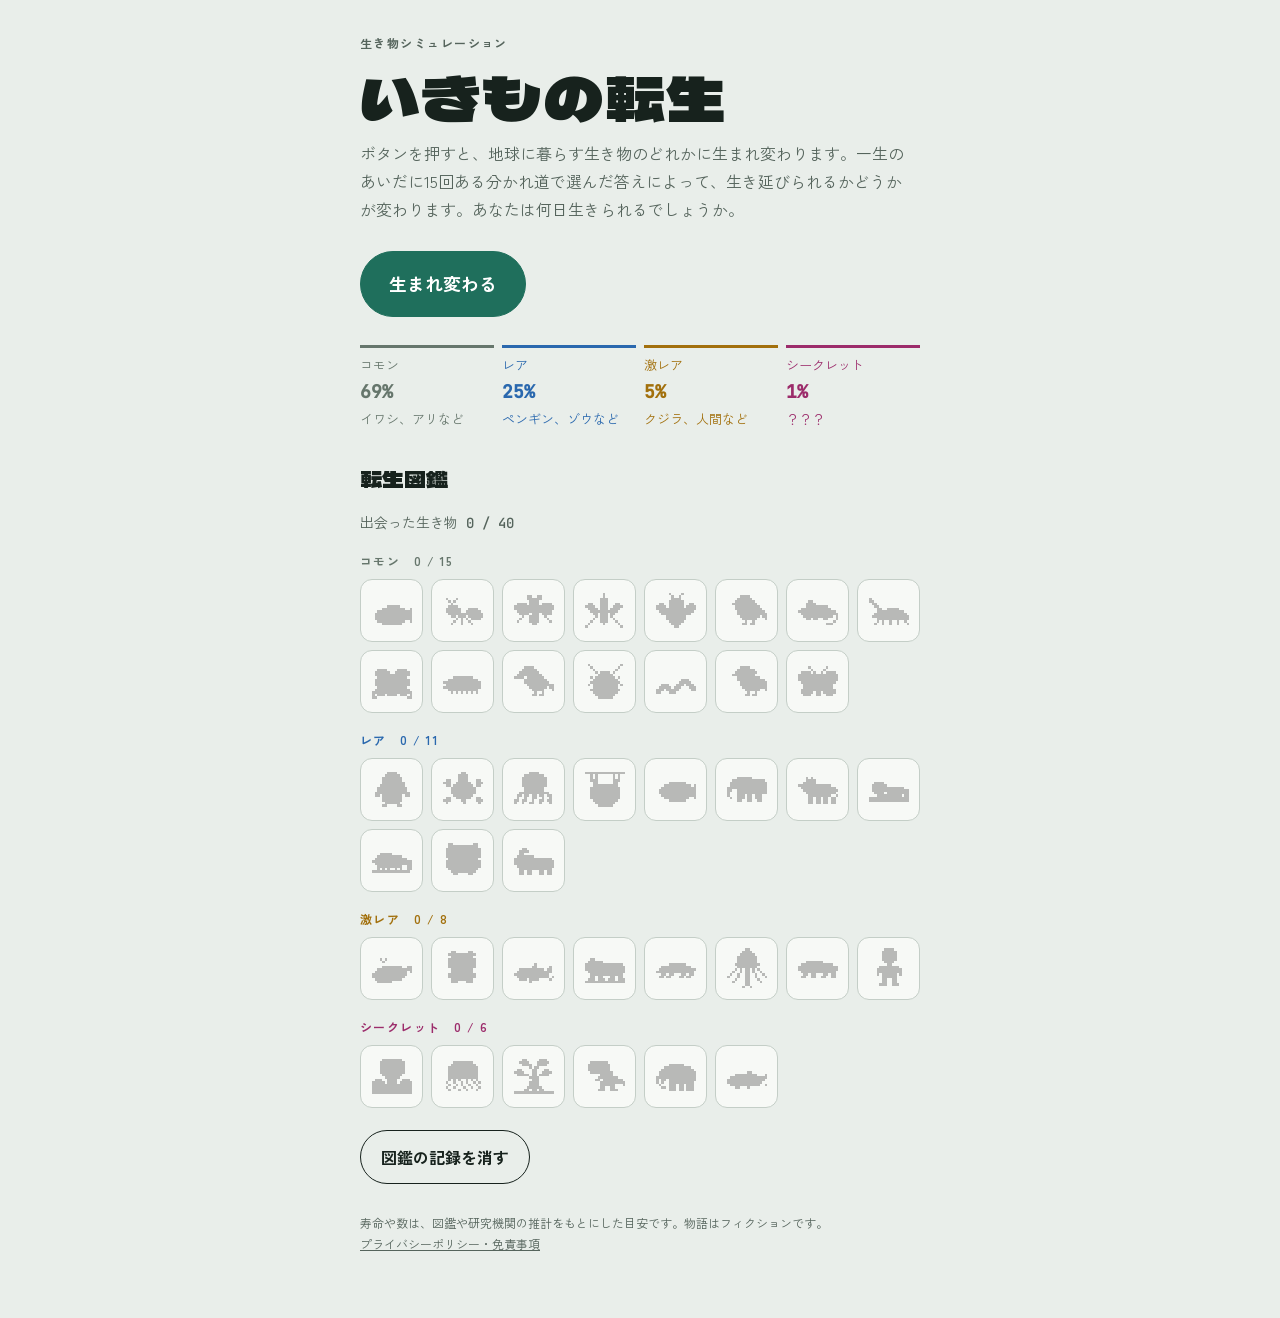
==== commit c26dc2f1: "安全性と保守性のための整理 - ファイルをHTML・CSS・データ・処理に分割 - フォントをサイト内に置き、外部サービスとの通信をなくした - Content-Security-Policy と r" ====
--- a/index.html
+++ b/index.html
@@ -3,144 +3,14 @@
 <head>
 <meta charset="utf-8">
 <meta name="viewport" content="width=device-width, initial-scale=1, viewport-fit=cover">
-<style>:root{padding-top:env(safe-area-inset-top,0px);padding-bottom:env(safe-area-inset-bottom,0px)} body{margin:0} [hidden]{display:none!important}</style>
+<meta http-equiv="Content-Security-Policy" content="default-src 'none'; script-src 'self'; style-src 'self'; font-src 'self'; img-src 'self' data:; base-uri 'none'; form-action 'none'">
+<meta name="referrer" content="strict-origin-when-cross-origin">
 <title>いきもの転生</title>
-<meta name="claude:viewport-fit-sides" content="cover">
 <meta name="description" content="ボタンを押すと、いろいろな生き物に生まれ変わって一生を体験できるシミュレーション。">
-<link rel="preconnect" href="https://fonts.googleapis.com">
-<link rel="preconnect" href="https://fonts.gstatic.com" crossorigin>
-<link rel="stylesheet" href="https://fonts.googleapis.com/css2?family=Dela+Gothic+One&family=IBM+Plex+Mono:ital,wght@0,500;1,400&family=Zen+Kaku+Gothic+New:wght@400;700&display=swap">
-<style>
-/* Layout: one narrow column like a field notebook; the result is a specimen label card. */
-:root {
-  --bg: #E9EEEA;
-  --surface: #F7F9F6;
-  --ink: #17221D;
-  --muted: #55645C;
-  --line: #C4CEC7;
-  --accent: #1F6F5C;
-  --accent-ink: #FFFFFF;
-  --common: #66766C;
-  --rare: #2A68AE;
-  --ssr: #A2700D;
-  --secret: #9C2C6B;
-  --danger: #B0402E;
-  --sil: brightness(0);
-  --font-display: "Dela Gothic One", "Hiragino Sans", "Yu Gothic", sans-serif;
-  --font-body: "Zen Kaku Gothic New", "Hiragino Sans", "Yu Gothic", "Meiryo", sans-serif;
-  --font-mono: "IBM Plex Mono", ui-monospace, "SFMono-Regular", Menlo, monospace;
-}
-@media (prefers-color-scheme: dark) {
-  :root:not([data-theme="light"]) {
-    --bg: #0F1512; --surface: #18211C; --ink: #E4ECE6; --muted: #9AAEA3; --line: #2E3D35;
-    --accent: #5CC3A4; --accent-ink: #0B1A14; --common: #93A499; --rare: #84B5EF; --ssr: #E4B64C; --danger: #EA8B76; --secret: #F08BC0; --sil: brightness(0) invert(1);
-    color-scheme: dark;
-  }
-}
-:root[data-theme="dark"] {
-  --bg: #0F1512; --surface: #18211C; --ink: #E4ECE6; --muted: #9AAEA3; --line: #2E3D35;
-  --accent: #5CC3A4; --accent-ink: #0B1A14; --common: #93A499; --rare: #84B5EF; --ssr: #E4B64C; --danger: #EA8B76; --secret: #F08BC0; --sil: brightness(0) invert(1);
-  color-scheme: dark;
-}
-* { box-sizing: border-box; }
-[hidden] { display: none !important; }
-body {
-  background: var(--bg); color: var(--ink);
-  font-family: var(--font-body); font-size: 16px; line-height: 1.75;
-  padding-left: max(16px, env(safe-area-inset-left, 0px));
-  padding-right: max(16px, env(safe-area-inset-right, 0px));
-}
-main { max-width: 560px; margin: 0 auto; padding-block: 32px 64px; display: flex; flex-direction: column; gap: 28px; }
-h1, h2, h3 { margin: 0; text-wrap: balance; font-weight: 400; }
-p { margin: 0; }
-.eyebrow { font-size: 12px; letter-spacing: .12em; color: var(--muted); font-weight: 700; }
-header { display: flex; flex-direction: column; gap: 10px; }
-h1 { font-family: var(--font-display); font-size: clamp(40px, 12vw, 60px); line-height: 1.1; letter-spacing: .02em; }
-.lead { color: var(--muted); max-width: 34em; }
-
-button, .btn {
-  font: inherit; font-weight: 700; cursor: pointer; border-radius: 999px;
-  border: 1.5px solid var(--ink); background: transparent; color: var(--ink);
-  padding: 12px 20px; text-decoration: none; display: inline-flex; align-items: center; justify-content: center; gap: 8px;
-  transition: transform .12s ease, background-color .12s ease;
-}
-button:hover, .btn:hover { transform: translateY(-1px); }
-button:focus-visible, .btn:focus-visible { outline: 3px solid var(--accent); outline-offset: 3px; }
-.primary { background: var(--accent); border-color: var(--accent); color: var(--accent-ink); font-size: 18px; padding: 16px 28px; }
-.row { display: flex; flex-wrap: wrap; gap: 10px; }
-
-.odds { display: grid; grid-template-columns: repeat(auto-fit, minmax(120px, 1fr)); gap: 8px; font-size: 13px; }
-.odds div { border-top: 3px solid currentColor; padding-top: 6px; }
-.odds b { display: block; font-family: var(--font-mono); font-size: 18px; font-variant-numeric: tabular-nums; }
-.t-common { color: var(--common); } .t-rare { color: var(--rare); } .t-ssr { color: var(--ssr); } .t-secret { color: var(--secret); }
-.reveal.secret { border: 2px solid var(--secret); }
-
-section { display: flex; flex-direction: column; gap: 14px; }
-h2 { font-family: var(--font-display); font-size: 22px; }
-
-/* Reveal */
-.reveal { background: var(--surface); border: 1px solid var(--line); border-radius: 20px; padding: 24px; display: flex; flex-direction: column; align-items: flex-start; gap: 12px; }
-.portrait { line-height: 0; }
-.px { image-rendering: pixelated; image-rendering: crisp-edges; display: block; max-width: 100%; height: auto; }
-.tier { font-size: 12px; font-weight: 700; letter-spacing: .14em; border: 1.5px solid currentColor; border-radius: 999px; padding: 2px 12px; }
-.cname { font-family: var(--font-display); font-size: 32px; line-height: 1.2; }
-.sci { font-family: var(--font-mono); font-style: italic; color: var(--muted); font-size: 14px; }
-.facts { display: grid; grid-template-columns: auto 1fr; gap: 4px 16px; font-size: 14px; margin: 0; }
-.facts dt { color: var(--muted); }
-.facts dd { margin: 0; }
-.shuffle .portrait { animation: wob .12s steps(2) infinite; }
-@keyframes wob { 50% { transform: rotate(-6deg) scale(1.05); } }
-
-/* Story log */
-.log { list-style: none; margin: 0; padding: 0 0 0 18px; border-left: 2px solid var(--line); display: flex; flex-direction: column; gap: 18px; }
-.log li { position: relative; animation: rise .35s ease both; }
-.log li::before { content: ""; position: absolute; left: -25px; top: 8px; width: 12px; height: 12px; border-radius: 50%; background: var(--bg); border: 2px solid var(--accent); }
-.log li.dead::before { border-color: var(--danger); background: var(--danger); }
-.stage { font-size: 12px; font-weight: 700; letter-spacing: .12em; color: var(--accent); }
-.log li.dead .stage { color: var(--danger); }
-.age { font-family: var(--font-mono); font-size: 12px; color: var(--muted); margin-left: 8px; }
-.choice { display: flex; flex-direction: column; gap: 10px; background: var(--surface); border: 1.5px dashed var(--accent); border-radius: 16px; padding: 16px; }
-.choice p { font-weight: 700; }
-.progress { font-family: var(--font-mono); font-size: 12px; color: var(--muted); font-variant-numeric: tabular-nums; }
-.choice button { justify-content: flex-start; text-align: left; border-radius: 12px; }
-@keyframes rise { from { opacity: .2; transform: translateY(6px); } }
-
-/* Specimen label */
-.label { background: var(--surface); border: 1.5px solid var(--ink); border-radius: 4px; padding: 20px; display: flex; flex-direction: column; gap: 14px; position: relative; }
-.label::after { content: ""; position: absolute; inset: 5px; border: 1px solid var(--line); pointer-events: none; border-radius: 2px; }
-.label-head { display: flex; justify-content: space-between; align-items: baseline; gap: 12px; flex-wrap: wrap; font-family: var(--font-mono); font-size: 12px; color: var(--muted); letter-spacing: .06em; }
-.label-name { display: flex; align-items: center; gap: 14px; }
-.label-name .portrait { flex: none; }
-.label-name > div { min-width: 0; }
-.stats { display: grid; grid-template-columns: 1fr 1fr; gap: 12px; margin: 0; }
-.stats div { border-top: 1px solid var(--line); padding-top: 8px; min-width: 0; }
-.stats dt { font-size: 12px; color: var(--muted); }
-.stats dd { margin: 0; font-weight: 700; font-variant-numeric: tabular-nums; }
-.rank { display: flex; align-items: center; gap: 14px; }
-.rank b { font-family: var(--font-display); font-size: 48px; line-height: 1; color: var(--accent); }
-.fact { font-size: 14px; color: var(--muted); border-left: 3px solid var(--line); padding-left: 12px; }
-
-/* Affiliate slot */
-.pr { border: 1px dashed var(--line); border-radius: 12px; padding: 16px; display: flex; flex-direction: column; gap: 6px; font-size: 14px; color: var(--muted); }
-.pr strong { color: var(--ink); }
-.pr .tag { font-size: 11px; letter-spacing: .1em; }
-
-/* Zukan */
-.zukan { display: flex; flex-direction: column; gap: 8px; }
-.zukan-grid { display: grid; grid-template-columns: repeat(auto-fill, minmax(56px, 1fr)); gap: 8px; margin-bottom: 8px; }
-.zukan-grid div { aspect-ratio: 1; max-width: 100%; border: 1px solid var(--line); border-radius: 12px; display: grid; place-items: center; background: var(--surface); }
-.zukan-grid div.no img { filter: var(--sil); opacity: .25; }
-.zcount { font-family: var(--font-mono); font-variant-numeric: tabular-nums; font-size: 14px; color: var(--muted); }
-.toast { font-size: 13px; color: var(--accent); min-height: 1.4em; }
-footer { font-size: 12px; color: var(--muted); }
-
-@media (prefers-reduced-motion: reduce) {
-  *, *::before { animation: none !important; transition: none !important; }
-}
-</style>
+<link rel="stylesheet" href="assets/fonts.css">
+<link rel="stylesheet" href="assets/style.css">
 </head>
 <body>
-
 <main>
   <header>
     <span class="eyebrow">生き物シミュレーション</span>
@@ -167,7 +37,7 @@
     <h2>この一生の記録</h2>
     <div class="label" id="label"></div>
     <div class="row">
-      <a class="btn" id="share" href="#" target="_blank" rel="noopener">Xでシェアする</a>
+      <a class="btn" id="share" href="#" target="_blank" rel="noopener noreferrer">Xでシェアする</a>
       <button type="button" id="copy">結果をコピー</button>
       <button type="button" id="again">もう一度生まれ変わる</button>
     </div>
@@ -184,1005 +54,13 @@
     <h2>転生図鑑</h2>
     <p class="zcount" id="zcount"></p>
     <div class="zukan" id="zukan"></div>
+    <div class="row"><button type="button" id="reset">図鑑の記録を消す</button></div>
   </section>
 
-  <footer>寿命や数は、図鑑や研究機関の推計をもとにした目安です。物語はフィクションです。</footer>
+  <footer>寿命や数は、図鑑や研究機関の推計をもとにした目安です。物語はフィクションです。<br><a href="privacy.html">プライバシーポリシー・免責事項</a></footer>
 </main>
 
-<script>
-const SITE_URL = "https://so1-7ra.github.io/ikimono-tensei/"; // 公開後にサイトのURLを入れると、シェア文に付きます
-const TIERS = { common: { label: "コモン", w: 69 }, rare: { label: "レア", w: 25 }, ssr: { label: "激レア", w: 5 }, secret: { label: "シークレット", w: 1 } };
-
-const C = [
-  { id: "iwashi", name: "カタクチイワシ", sci: "Engraulis japonicus", tier: "common", pop: "推計 数千億匹", lifeText: "約2〜3年", life: 900,
-    birth: "春の海で、直径1mmほどの卵からかえった。同時に生まれた仲間の多くは、数日のうちに食べられていく。",
-    adult: "大人になり、沿岸の海で何度も卵を産んだ。",
-    end: "群れの中で、静かに一生を終えた。", kids: [5000, 40000], unit: "個の卵",
-    fact: "イワシは多くの魚や鳥、クジラのエサになり、海の食物連鎖を支えている。" },
-  { id: "ari", name: "クロオオアリ", sci: "Camponotus japonicus", tier: "common", pop: "地球のアリ全体で 約2京匹", lifeText: "働きアリで1〜2年", life: 450,
-    birth: "女王アリが産んだ卵から生まれた。あなたは働きアリ。巣には数千の姉妹がいる。",
-    adult: "毎日エサを運び、妹たちを育てた。",
-    end: "冬を越せず、巣の奥で動かなくなった。", kids: [50, 300], unit: "匹", kidsLabel: "育てた妹",
-    fact: "地球上のアリは約2京匹いると推計されている。人間1人あたり約250万匹になる。" },
-  { id: "hae", name: "イエバエ", sci: "Musca domestica", tier: "common", pop: "数えきれない（正確な数は不明）", lifeText: "成虫で約1か月", life: 30,
-    birth: "生ゴミの中で卵からかえった。1週間ほどでサナギになる。",
-    adult: "あちこちに卵を産みつけた。",
-    end: "寒い朝、窓辺で動かなくなった。", kids: [300, 600], unit: "個の卵",
-    fact: "イエバエは一生で500個ほどの卵を産む。卵は1日もたたずにかえる。" },
-  { id: "ka", name: "ヒトスジシマカ", sci: "Aedes albopictus", tier: "common", pop: "数えきれない（正確な数は不明）", lifeText: "成虫で約1か月", life: 30,
-    birth: "水たまりで卵からボウフラとしてかえった。水面からしっぽの管を出して息をする。",
-    adult: "水たまりに何度も卵を産んだ。",
-    end: "秋の終わりに、一生を終えた。", kids: [100, 300], unit: "個の卵",
-    fact: "血を吸うのはメスだけ。卵を育てる栄養にするためだ。" },
-  { id: "hachi", name: "セイヨウミツバチ", sci: "Apis mellifera", tier: "common", pop: "世界の巣箱 約1億箱", lifeText: "夏の働きバチで約1か月", life: 35,
-    birth: "六角形の部屋で生まれた。最初の仕事は、部屋の掃除と幼虫の世話だ。",
-    adult: "外に出て、毎日花をまわってみつを運んだ。",
-    end: "羽がぼろぼろになるまで働き、一生を終えた。", kidsFixed: "小さじ約1/12杯", kidsLabel: "集めたはちみつ",
-    fact: "働きバチ1匹が一生で集めるはちみつは、小さじ1杯にも満たない。" },
-  { id: "suzume", name: "スズメ", sci: "Passer montanus", tier: "common", pop: "日本に約1,800万羽（推計）", lifeText: "野生で平均1〜2年", life: 550,
-    birth: "屋根のすき間の巣で、ヒナとして生まれた。親は1日に何百回もエサを運んでくる。",
-    adult: "春に巣を作り、ヒナを育てた。",
-    end: "春の朝、静かに一生を終えた。", kids: [3, 12], unit: "羽",
-    fact: "日本のスズメは、ここ数十年で大きく数を減らしていると言われる。" },
-  { id: "nezumi", name: "ドブネズミ", sci: "Rattus norvegicus", tier: "common", pop: "推計 世界に数十億匹", lifeText: "野生で約1年", life: 365,
-    birth: "下水道の奥で、10匹のきょうだいと一緒に生まれた。目が開くのは2週間後だ。",
-    adult: "仲間と暮らし、何度も子どもを産んだ。",
-    end: "年老いて、巣の中で一生を終えた。", kids: [20, 60], unit: "匹",
-    fact: "ドブネズミは泳ぎが得意で、3日間泳ぎ続けられるという実験結果もある。" },
-  { id: "kabuto", name: "カブトムシ", sci: "Trypoxylus dichotomus", tier: "common", pop: "正確な数は不明", lifeText: "約1年（成虫は1〜3か月）", life: 365,
-    birth: "腐葉土の中で、小さな幼虫として生まれた。ここで約10か月を過ごす。",
-    adult: "夏の夜、ついに成虫になって飛び立った。",
-    end: "夏の終わりに、木の根元で一生を終えた。", kids: [20, 50], unit: "個の卵",
-    fact: "カブトムシは一生のほとんどを土の中の幼虫として過ごす。" },
-  { id: "kaeru", name: "トノサマガエル", sci: "Pelophylax nigromaculatus", tier: "common", pop: "正確な数は不明（減っている）", lifeText: "数年", life: 1100,
-    birth: "田んぼで、何千個もの卵のひとつからオタマジャクシとして生まれた。",
-    adult: "夜の田んぼで大合唱し、パートナーを見つけた。",
-    end: "冬眠中、土の中で一生を終えた。", kids: [1800, 3000], unit: "個の卵",
-    fact: "トノサマガエルは一度に1,800〜3,000個ほどの卵を産む。" },
-  { id: "dangomushi", name: "ダンゴムシ", sci: "Armadillidium vulgare", tier: "common", pop: "正確な数は不明（世界中の庭にいる）", lifeText: "約2〜4年", life: 1100,
-    birth: "お母さんのお腹の袋の中で育ち、小さな白い赤ちゃんとして外に出た。",
-    adult: "灰色の硬い殻を持つ大人になった。",
-    end: "落ち葉の下で、丸まったまま一生を終えた。", kids: [20, 150], unit: "匹",
-    fact: "ダンゴムシは虫ではなく、エビやカニと同じ甲殻類の仲間。" },
-  { id: "karasu", name: "ハシブトガラス", sci: "Corvus macrorhynchos", tier: "common", pop: "正確な数は不明（都市部に多い）", lifeText: "野生で数年〜10年以上", life: 2900,
-    birth: "高い木の上の巣で、ヒナとして生まれた。",
-    adult: "つやのある真っ黒な羽の大人になった。",
-    end: "ねぐらの森で、一生を終えた。", kids: [3, 15], unit: "羽",
-    fact: "カラスはとても賢く、道具を使ったり、人の顔を何年も覚えたりできる。" },
-  { id: "gokiburi", name: "クロゴキブリ", sci: "Periplaneta fuliginosa", tier: "common", pop: "正確な数は不明", lifeText: "約1〜2年", life: 700,
-    birth: "卵のケースから、20匹ほどのきょうだいと一緒に生まれた。",
-    adult: "つやつやの茶色い羽を持つ大人になった。",
-    end: "家具のすき間で、一生を終えた。", kids: [200, 500], unit: "匹",
-    fact: "ゴキブリの仲間は3億年前から、ほとんど姿が変わっていない。" },
-  { id: "mimizu", name: "ミミズ（フトミミズの仲間）", sci: "Megascolecidae", tier: "common", pop: "正確な数は不明（畑1haに数十万匹いることも）", lifeText: "1〜数年", life: 800,
-    birth: "卵包という小さな袋の中から生まれた。",
-    adult: "体に白い帯ができ、大人になった。",
-    end: "自分が耕した土に還っていった。", kids: [10, 60], unit: "個の卵包",
-    fact: "ダーウィンは晩年ミミズの研究に打ちこみ、ミミズが土を耕していることを明らかにした。" },
-  { id: "hato", name: "ドバト", sci: "Columba livia", tier: "common", pop: "正確な数は不明（世界中の都市にいる）", lifeText: "野生で数年", life: 1500,
-    birth: "駅の屋根のすき間の巣で、ヒナとして生まれた。",
-    adult: "首が緑と紫に光る大人になった。",
-    end: "生まれた駅の屋根の上で、一生を終えた。", kids: [5, 20], unit: "羽",
-    fact: "ハトは何百kmも離れた場所から巣に帰れる。昔は手紙を運ぶ伝書鳩として活躍した。" },
-  { id: "chou", name: "モンシロチョウ", sci: "Pieris rapae", tier: "common", pop: "正確な数は不明", lifeText: "成虫で約2〜3週間", life: 50,
-    birth: "キャベツの葉の裏で、小さな卵からかえった。",
-    adult: "サナギから、白い羽のチョウになった。",
-    end: "花の上で、静かに一生を終えた。", kids: [100, 400], unit: "個の卵",
-    fact: "モンシロチョウの幼虫はキャベツが大好きで、「アオムシ」と呼ばれる。" },
-
-  { id: "penguin", name: "コウテイペンギン", sci: "Aptenodytes forsteri", tier: "rare", pop: "約60万羽", lifeText: "約20年", life: 7300,
-    birth: "南極の真冬、氷点下40℃の中で卵がかえった。お父さんは約4か月、何も食べずに足の上で卵を温めていた。",
-    adult: "毎年、同じパートナーとヒナを育てた。",
-    end: "長く生き、氷の上で一生を終えた。", kids: [3, 15], unit: "羽",
-    fact: "コウテイペンギンは500m以上の深さまでもぐれる。" },
-  { id: "umigame", name: "アカウミガメ", sci: "Caretta caretta", tier: "rare", pop: "産卵するメス 約4〜5万匹（推計）", lifeText: "50年以上と言われる", life: 18250,
-    birth: "夜の砂浜で卵からかえった。大人になれるのは、数千匹に1匹ほどと言われる。",
-    adult: "何十年も海を旅して、大人になった。",
-    end: "生まれた砂浜に何度も戻り、長い一生を終えた。", kids: [300, 1000], unit: "個の卵",
-    fact: "アカウミガメは、自分が生まれた砂浜の近くに戻って卵を産むと言われる。" },
-  { id: "tako", name: "マダコ", sci: "Octopus sinensis", tier: "rare", pop: "正確な数は不明", lifeText: "約1〜2年", life: 500,
-    birth: "岩のすき間で、お母さんが守る卵から生まれた。お母さんは何も食べずに卵を守り続けていた。",
-    adult: "大きく育ち、岩穴で数万個の卵を産んだ。",
-    end: "卵がかえるのを見届けて、一生を終えた。", kids: [50000, 150000], unit: "個の卵",
-    fact: "タコには心臓が3つあり、血は青い。" },
-  { id: "namakemono", name: "ノドチャミユビナマケモノ", sci: "Bradypus variegatus", tier: "rare", pop: "正確な数は不明", lifeText: "約20年", life: 7300,
-    birth: "熱帯雨林の木の上、お母さんのおなかにしがみついて生まれた。",
-    adult: "一日の大半を眠って過ごし、ゆっくり子どもを育てた。",
-    end: "お気に入りの木の上で、一生を終えた。", kids: [3, 10], unit: "頭",
-    fact: "ナマケモノの毛にはコケが生え、森にまぎれる助けになっている。" },
-  { id: "kumanomi", name: "カクレクマノミ", sci: "Amphiprion ocellaris", tier: "rare", pop: "正確な数は不明", lifeText: "野生で6〜10年", life: 2900,
-    birth: "イソギンチャクのそばで卵からかえった。生まれたときは、みんなオスだ。",
-    adult: "一番大きく育ち、オスからメスに変わった。",
-    end: "イソギンチャクの中で、一生を終えた。", kids: [1000, 5000], unit: "個の卵",
-    fact: "カクレクマノミは群れで一番大きい個体がメスになる。" },
-  { id: "zou", name: "アフリカゾウ", sci: "Loxodonta africana", tier: "rare", pop: "約41万頭（推計）", lifeText: "約60〜70年", life: 22600,
-    birth: "お母さんのおなかで約22か月育ち、体重100kgで生まれた。",
-    adult: "群れの仲間と暮らし、何度も子どもを育てた。",
-    end: "群れに見守られながら、長い一生を終えた。", kids: [2, 7], unit: "頭",
-    fact: "ゾウは仲間の死を悼むような行動をとることが知られている。" },
-  { id: "ookami", name: "ハイイロオオカミ", sci: "Canis lupus", tier: "rare", pop: "約20万頭（推計）", lifeText: "野生で平均5〜6年", life: 2000,
-    birth: "巣穴の中で、5匹のきょうだいと一緒に生まれた。",
-    adult: "群れの中で、たくましく成長した。",
-    end: "年老いて、群れのそばで一生を終えた。", kids: [4, 15], unit: "匹",
-    fact: "オオカミの遠吠えは、10km先まで届くことがある。" },
-  { id: "rakko", name: "ラッコ", sci: "Enhydra lutris", tier: "rare", pop: "約12万頭（推計）", lifeText: "野生で約15〜20年", life: 6500,
-    birth: "海の上、お母さんのお腹の上で生まれた。",
-    adult: "石で貝を割るのが得意な大人になった。",
-    end: "ケルプの森で、ぷかぷか浮かびながら一生を終えた。", kids: [3, 10], unit: "頭",
-    fact: "ラッコの毛は1cm²に約10万本と、動物の中でいちばん密集している。" },
-  { id: "kamereon", name: "パンサーカメレオン", sci: "Furcifer pardalis", tier: "rare", pop: "正確な数は不明（マダガスカルにすむ）", lifeText: "約2〜5年", life: 1500,
-    birth: "マダガスカルの森で、土の中の卵からかえった。",
-    adult: "あざやかな色をした大人になった。",
-    end: "森の緑に溶けこむようにして、一生を終えた。", kids: [20, 120], unit: "個の卵",
-    fact: "カメレオンの色は、隠れるためだけでなく、気分や体温を伝えるためにも変わる。" },
-  { id: "fukurou", name: "フクロウ", sci: "Strix uralensis", tier: "rare", pop: "正確な数は不明", lifeText: "野生で約10年（20年以上の記録も）", life: 3650,
-    birth: "森の木のうろで、白いふわふわのヒナとして生まれた。",
-    adult: "音を立てずに飛ぶ、森の夜の狩人になった。",
-    end: "満月の夜、森の奥で一生を終えた。", kids: [5, 20], unit: "羽",
-    fact: "フクロウは首を左右に約270度回せる。" },
-  { id: "kapibara", name: "カピバラ", sci: "Hydrochoerus hydrochaeris", tier: "rare", pop: "正確な数は不明（南アメリカに広くすむ）", lifeText: "野生で約8〜10年", life: 3300,
-    birth: "南アメリカの川辺で、きょうだいと一緒に生まれた。",
-    adult: "体重50kgの、のんびりした大人になった。",
-    end: "群れの仲間に囲まれて、穏やかに一生を終えた。", kids: [8, 24], unit: "頭",
-    fact: "カピバラは世界最大のネズミの仲間。" },
-
-  { id: "kujira", name: "シロナガスクジラ", sci: "Balaenoptera musculus", tier: "ssr", pop: "約1万〜2万5千頭（推計）", lifeText: "約80〜90年", life: 31000,
-    birth: "体長7m、体重2.5tの赤ちゃんとして生まれた。毎日90kgずつ体重が増える。",
-    adult: "地球最大の生き物になり、広い海を旅した。",
-    end: "深い海へと沈み、多くの生き物の命を支えた。", kids: [3, 8], unit: "頭",
-    fact: "シロナガスクジラの心臓は小型車ほどの大きさがあると言われる。" },
-  { id: "panda", name: "ジャイアントパンダ", sci: "Ailuropoda melanoleuca", tier: "ssr", pop: "野生で約1,860頭", lifeText: "野生で約20年", life: 7300,
-    birth: "体重わずか100〜200g、お母さんの約900分の1の大きさで生まれた。",
-    adult: "1日に十数時間、竹を食べ続けて大きくなった。",
-    end: "竹林の奥で、一生を終えた。", kids: [1, 6], unit: "頭",
-    fact: "パンダは1日に10kg以上の竹を食べることもある。" },
-  { id: "same", name: "ニシオンデンザメ", sci: "Somniosus microcephalus", tier: "ssr", pop: "正確な数は不明", lifeText: "約270〜500年（推定）", life: 146000,
-    birth: "北極の冷たい深海で生まれた。体は1年に約1cmしか伸びない。",
-    adult: "150歳。ようやく大人になった。",
-    end: "数百年を生き、北極の深海で一生を終えた。", kids: [10, 100], unit: "匹",
-    fact: "ニシオンデンザメは、脊椎動物で一番長生きと考えられている。今生きている個体の中には、江戸時代に生まれたものもいるかもしれない。" },
-  { id: "shirokuma", name: "ホッキョクグマ", sci: "Ursus maritimus", tier: "ssr", pop: "約2万6千頭（推計）", lifeText: "野生で約20〜25年", life: 8000,
-    birth: "雪の巣穴の中で、体重わずか600gで生まれた。",
-    adult: "体重500kgを超える、北極の王者になった。",
-    end: "オーロラが揺れる夜、氷の上で一生を終えた。", kids: [3, 8], unit: "頭",
-    fact: "ホッキョクグマの毛は実は透明で、皮ふは黒い。" },
-  { id: "komodo", name: "コモドオオトカゲ", sci: "Varanus komodoensis", tier: "ssr", pop: "野生で約3,000頭（推計）", lifeText: "約30年", life: 11000,
-    birth: "インドネシアの島で、土の中の卵からかえった。",
-    adult: "体長3mの、世界最大のトカゲになった。",
-    end: "コモド島の夕日の中で、一生を終えた。", kids: [20, 80], unit: "個の卵",
-    fact: "コモドオオトカゲは、メスだけで子どもを産めることがある。" },
-  { id: "daiouika", name: "ダイオウイカ", sci: "Architeuthis dux", tier: "ssr", pop: "正確な数は不明（深海にすむ）", lifeText: "数年（推定）", life: 1500,
-    birth: "深海で、お米粒くらいの小さな赤ちゃんとして生まれた。",
-    adult: "体長10mを超える、深海の巨人になった。",
-    end: "暗い深海へ沈み、ほかの生き物の命になった。", kids: [100000, 1000000], unit: "個の卵",
-    fact: "ダイオウイカの目は直径30cm近くあり、動物の中で最大級。" },
-  { id: "sanshouuo", name: "オオサンショウウオ", sci: "Andrias japonicus", tier: "ssr", pop: "正確な数は不明（日本の川にすむ）", lifeText: "数十年（飼育下で50年以上）", life: 18250,
-    birth: "日本の山の川で、体長3cmの赤ちゃんとして生まれた。",
-    adult: "体長1mを超える、世界最大級の両生類になった。",
-    end: "3,000万年前から続く一族の一匹として、一生を終えた。", kids: [300, 1000], unit: "個の卵",
-    fact: "オオサンショウウオは3,000万年前からほとんど姿が変わらず、「生きた化石」と呼ばれる。国の特別天然記念物。" },
-  { id: "hito", name: "ヒト", sci: "Homo sapiens", tier: "ssr", pop: "約82億人", lifeText: "日本では平均80〜87年", life: 30700,
-    birth: "病院で、体重3kgほどの赤ちゃんとして生まれた。",
-    adult: "働き、誰かと出会い、たくさんの人とつながった。",
-    end: "家族に囲まれて、一生を終えた。", kids: [0, 3], unit: "人",
-    fact: "生き物ガチャで人間に生まれる確率は0.6%ほど。あなたの今の人生は、かなりの当たりかもしれない。" },
-  { id: "kyuuketsuki", name: "吸血鬼", sci: "Vampyrus legendarius（架空）", tier: "secret", pop: "伝説の中にだけいる", lifeText: "不死（倒されなければ）", life: 365000,
-    birth: "満月の夜、古い城で目を覚ました。体は冷たく、心臓は動いていない。",
-    adult: "夜の世界の生き方を覚え、立派な吸血鬼になった。",
-    end: "1000年を生き、夜の伝説になった。", kids: [1, 12], unit: "人", kidsLabel: "仲間にした眷属",
-    fact: "吸血鬼は架空の存在。にんにくや十字架、日光が苦手という言い伝えは、主に東ヨーロッパの民話から広まった。" },
-  { id: "benikurage", name: "ベニクラゲ", sci: "Turritopsis nutricula", tier: "secret", pop: "正確な数は不明（世界中の海に広がっている）", lifeText: "若返りをくり返す（理論上は不死）", life: 365000,
-    birth: "海底の岩に張りつく、小さなポリプとして生まれた。",
-    adult: "直径5mmほどのクラゲに育ち、赤い胃が透けて見えるようになった。",
-    end: "何度も若返りながら、1000年の時を漂った。", kids: [100, 1000], unit: "匹", kidsLabel: "残した子ども",
-    fact: "ベニクラゲは年を取るとポリプの姿に戻って若返ることができ、「不老不死のクラゲ」と呼ばれている。" },
-  { id: "pine", name: "ブリッスルコーンパイン", sci: "Pinus longaeva", tier: "secret", pop: "アメリカ西部の高い山にだけ生える", lifeText: "4,800年以上", life: 1753000,
-    birth: "アメリカの山の上、岩だらけの斜面で、小さな種から芽を出した。",
-    adult: "1年に数ミリずつ、ゆっくりと大きくなった。",
-    end: "4,800年を生きて、ねじれた姿のまま静かに枯れていった。", kids: [10000, 100000], unit: "粒", kidsLabel: "飛ばした種",
-    fact: "「メトシェラ」と名付けられたこの種類の木は樹齢4,800年を超え、ピラミッドより前から生きているとされる。" },
-  { id: "trex", name: "ティラノサウルス", sci: "Tyrannosaurus rex", tier: "secret", pop: "絶滅（約6,600万年前）", lifeText: "約28〜30年", life: 10500,
-    birth: "約6,700万年前、北アメリカの森で卵からかえった。体は七面鳥くらいの大きさ。",
-    adult: "体長12m、体重8tの「暴君トカゲの王」になった。",
-    end: "森の王者として、一生を終えた。", kids: [5, 30], unit: "個の卵",
-    fact: "ティラノサウルスのかむ力は、生き物の中でも最強クラスだったと考えられている。" },
-  { id: "mammoth", name: "ケナガマンモス", sci: "Mammuthus primigenius", tier: "secret", pop: "絶滅（約4,000年前）", lifeText: "約60年", life: 21900,
-    birth: "約1万年前、氷河期のシベリアで、毛むくじゃらの赤ちゃんとして生まれた。",
-    adult: "3mを超える長い牙を持つ、立派な大人になった。",
-    end: "凍った大地で、長い一生を終えた。", kids: [2, 7], unit: "頭",
-    fact: "最後のマンモスは、エジプトでピラミッドが作られたころまで、北極海の島で生きていた。" },
-  { id: "megalodon", name: "メガロドン", sci: "Otodus megalodon", tier: "secret", pop: "絶滅（約360万年前）", lifeText: "約90〜100年（推定）", life: 34000,
-    birth: "約1,000万年前の暖かい海で生まれた。生まれたときから体長2mある。",
-    adult: "体長15mを超える、史上最大級のサメになった。",
-    end: "海の王として、長い一生を終えた。", kids: [5, 20], unit: "匹",
-    fact: "メガロドンの歯の化石は、大きいものでは長さ18cmにもなる。日本でも見つかっている。" },
-];
-
-// 分かれ道：[状況, [選択肢, 生存率, 成功文, 失敗文, 死因], ...]
-const EV = {"iwashi": [["卵のまわりに小さな魚が集まってきた。", ["流れに乗って遠くへ流される", 0.9, "潮に運ばれ、食べられずにすんだ。", "小魚にぱくりと食べられた。", "小魚に食べられた"], ["その場でじっと漂う", 0.8, "小魚は気づかずに去っていった。", "見つかって食べられた。", "小魚に食べられた"]], ["卵からかえったが、おなかの栄養がもうすぐなくなる。", ["プランクトンの多い場所を探す", 0.9, "小さなエサをたくさん見つけた。", "探しているうちに力尽きた。", "飢え"], ["ここで待つ", 0.75, "エサが流れてきた。", "エサが来なかった。", "飢え"]], ["シラスとして漂っていると、漁の網が迫ってきた。", ["全力で深くもぐる", 0.85, "網の下をすり抜けた。", "網に入り、シラス丼になった。", "シラス漁の網"], ["流れに身をまかせる", 0.6, "網の外側を流れていった。", "仲間ごと網に入った。", "シラス漁の網"]], ["クラゲの触手がゆらゆら近づいてきた。", ["すばやく泳いで離れる", 0.9, "触手から逃げ切った。", "触手に捕まった。", "クラゲに食べられた"], ["クラゲの陰に隠れる", 0.7, "大きな魚から隠れられた。", "触手に触れてしまった。", "クラゲに食べられた"]], ["群れのリーダーが急に向きを変えた。", ["みんなと同じ方向に曲がる", 0.97, "群れの動きに乗って安全に進んだ。", "群れからはぐれた。", "はぐれて食べられた"], ["自分だけまっすぐ進む", 0.6, "新しいエサ場を見つけた。", "一匹になったところを食べられた。", "はぐれて食べられた"]], ["海の水温が急に上がった。", ["冷たい深い海へ移る", 0.9, "涼しい海で落ち着けた。", "移動の途中で力尽きた。", "海水温の上昇"], ["このまま岸の近くにいる", 0.7, "しばらくして水温が下がった。", "暑さで弱ってしまった。", "海水温の上昇"]], ["夜、海面に明るい光が見える。", ["光に近づく", 0.55, "光の下にはプランクトンがたくさんいた。", "それは漁船の集魚灯だった。", "漁船の網"], ["暗い場所にとどまる", 0.95, "静かな夜を過ごせた。", "暗闇でタチウオに襲われた。", "タチウオに食べられた"]], ["カツオの群れに追われた。", ["仲間と大きな球になる", 0.8, "渦を巻く群れの中で逃げ切った。", "群れの外側でひと口で食べられた。", "カツオに食べられた"], ["海面近くへ逃げる", 0.6, "海面すれすれでかわした。", "上空のカモメにさらわれた。", "カモメに食べられた"]], ["産卵の季節になった。", ["仲間と岸の近くへ向かう", 0.9, "たくさんの卵を産めた。", "岸の近くで鳥に見つかった。", "鳥に食べられた"], ["沖で産む", 0.85, "静かな沖で卵を産めた。", "沖でサバに追われた。", "サバに食べられた"]], ["クジラが大きな口を開けて近づいてきた。", ["全速力で横に逃げる", 0.75, "間一髪で口の外へ逃げた。", "群れごと飲みこまれた。", "クジラに食べられた"], ["群れの真ん中にもぐりこむ", 0.65, "クジラは別の群れを食べていった。", "群れごと飲みこまれた。", "クジラに食べられた"]], ["台風が来て、海が大きく荒れた。", ["深くもぐって待つ", 0.92, "深い海は静かだった。", "強い流れに巻きこまれた。", "台風"], ["湾の奥へ逃げこむ", 0.8, "湾の奥でやりすごせた。", "浅瀬に打ち上げられた。", "台風"]], ["海にキラキラしたものが浮かんでいる。", ["つついてみる", 0.7, "ただの泡だった。", "マイクロプラスチックだった。体が弱った。", "プラスチックごみ"], ["無視する", 1.0, "何事もなく過ぎた。", "", ""]], ["2回目の産卵の季節が来た。", ["もう一度卵を産む", 0.85, "最後の力で卵を産んだ。", "産卵で体力を使い果たした。", "産卵の疲れ"], ["体力を回復させる", 0.95, "ゆっくり休んで元気になった。", "休んでいるところを襲われた。", "大型魚に食べられた"]], ["年を取り、泳ぐのが遅くなってきた。", ["群れの後ろについていく", 0.8, "仲間に遅れずについていけた。", "追いつけずにはぐれた。", "はぐれて食べられた"], ["岩場で暮らす", 0.85, "岩場で静かに暮らせた。", "岩場でカサゴに食べられた。", "カサゴに食べられた"]], ["最後の冬が来た。", ["暖かい南の海へ向かう", 0.9, "暖かい海にたどり着いた。", "旅の途中で力尽きた。", "寿命"], ["今の海にとどまる", 0.85, "冬を越すことができた。", "寒さに耐えられなかった。", "冬の寒さ"]]], "ari": [["巣の中で卵として眠っていると、カビが生えてきた。", ["姉が舐めてきれいにしてくれる", 0.95, "カビは取りのぞかれた。", "カビが広がってしまった。", "カビ"], ["そのまま眠り続ける", 0.7, "カビは自然に消えた。", "カビにおおわれた。", "カビ"]], ["幼虫として、姉からエサをもらう順番が来た。", ["大きな声（フェロモン）でねだる", 0.95, "たっぷりエサをもらえた。", "ねだりすぎて後回しにされた。", "飢え"], ["おとなしく待つ", 0.85, "ちゃんと順番が回ってきた。", "エサが足りなかった。", "飢え"]], ["サナギから出る日。まゆが固くて出られない。", ["姉に手伝ってもらう", 0.97, "姉がまゆを破ってくれた。", "うまく出られなかった。", "羽化の失敗"], ["自分で頑張る", 0.8, "自力で出てこられた。", "出られずに力尽きた。", "羽化の失敗"]], ["初めて巣の外に出た。とてもまぶしい。", ["姉の後ろについていく", 0.95, "においの道をたどって迷わなかった。", "鳥に見つかった。", "鳥に食べられた"], ["一人で探検する", 0.75, "おいしい花のみつを見つけた。", "迷子になった。", "迷子"]], ["エサを探していると、雨が降り出した。", ["すぐ巣に戻る", 0.92, "ぬれずに巣へ帰れた。", "水たまりに流された。", "雨に流された"], ["大きなエサを最後まで運ぶ", 0.7, "重いエサを運び切った。", "雨水に飲まれた。", "雨に流された"]], ["大きなバッタの死がいを見つけた。", ["仲間を呼ぶ", 0.98, "みんなで巣まで運べた。", "仲間が来る前にトカゲが来た。", "トカゲに食べられた"], ["一匹で引っぱる", 0.8, "少しずつ運べた。", "夢中になっているところをトカゲに見つかった。", "トカゲに食べられた"]], ["アブラムシのいる草を見つけた。", ["アブラムシを守って甘いみつをもらう", 0.95, "甘いみつをたくさんもらえた。", "テントウムシと戦って負けた。", "テントウムシとの戦い"], ["アブラムシを食べる", 0.9, "お腹いっぱいになった。", "草に毒の薬がかかっていた。", "農薬"]], ["アリジゴクの穴のふちを歩いていた。", ["ふちから離れる", 0.95, "穴に気づいてよけられた。", "砂が崩れて落ちた。", "アリジゴクに食べられた"], ["近道のためにふちを通る", 0.6, "なんとか通り抜けた。", "砂ごと落ちていった。", "アリジゴクに食べられた"]], ["となりの巣のアリが攻めてきた。", ["入口で戦う", 0.7, "アゴで追い返した。", "巣を守って力尽きた。", "アリ同士の戦い"], ["幼虫を抱えて奥へ逃げる", 0.9, "幼虫たちを守り切った。", "逃げ道をふさがれた。", "アリ同士の戦い"]], ["人間の子どもが巣の入口をのぞきこんでいる。", ["巣の奥に隠れる", 0.95, "子どもはすぐに飽きて帰った。", "水を流しこまれた。", "人間のいたずら"], ["かみついて追い払う", 0.75, "子どもは驚いて逃げた。", "指で払いのけられた。", "人間のいたずら"]], ["甘いにおいのする白い粒を見つけた。", ["巣に持ち帰る", 0.5, "それは砂糖だった。みんな大喜び。", "それはアリ用の毒エサだった。", "毒エサ"], ["においをよく確かめる", 0.95, "怪しいと気づいて置いていった。", "確かめている間に踏まれた。", "人間に踏まれた"]], ["巣が大きくなり、新しい部屋を作ることになった。", ["土を掘る係になる", 0.95, "立派な部屋ができた。", "天井が崩れた。", "巣の崩落"], ["見張り係になる", 0.9, "敵の接近をみんなに知らせた。", "見張り中にクモに捕まった。", "クモに食べられた"]], ["夏の終わり、新しい女王たちが旅立つ日。", ["空へ飛ぶ姉妹たちを見送る", 1.0, "姉妹たちが新しい巣を作りに旅立った。", "", ""]], ["冬が近づいてきた。", ["巣の奥で仲間とかたまる", 0.92, "みんなで寒さをしのいだ。", "寒さに耐えられなかった。", "冬の寒さ"], ["最後にもう一度エサを探す", 0.7, "冬ごもりのエサを持ち帰れた。", "霜にやられた。", "冬の寒さ"]], ["体が思うように動かなくなってきた。", ["若い妹に仕事をゆずる", 0.95, "ゆっくり休む時間ができた。", "そのまま動けなくなった。", "寿命"], ["最後まで外で働く", 0.8, "最後のエサを巣に届けた。", "帰り道で力尽きた。", "寿命"]]], "hae": [["卵から生まれたばかり。まわりはごちそうの生ゴミだ。", ["奥の方にもぐる", 0.95, "安全に食べ続けた。", "ゴミ袋ごと捨てられた。", "ゴミ収集"], ["表面で食べる", 0.8, "たくさん食べて大きくなった。", "鳥につつかれた。", "鳥に食べられた"]], ["サナギになる場所を探す。", ["乾いた土の中", 0.95, "安全にサナギになれた。", "アリに見つかった。", "アリに食べられた"], ["ゴミの中にとどまる", 0.8, "ゴミの中でサナギになった。", "ゴミ袋ごと捨てられた。", "ゴミ収集"]], ["初めて羽を広げて飛ぶ。", ["近くの壁まで飛ぶ", 0.97, "しっかり飛べた。", "風にあおられた。", "強い風"], ["いきなり遠くへ飛ぶ", 0.85, "空を自由に飛び回った。", "クモの巣に飛びこんだ。", "クモに食べられた"]], ["お腹がすいた。何を食べよう。", ["台所の食べ残し", 0.8, "おいしい食べ残しを見つけた。", "ハエたたきが振り下ろされた。", "ハエたたき"], ["外の犬のフン", 0.95, "たっぷり食べられた。", "犬のしっぽではたかれた。", "犬のしっぽ"]], ["台所を飛んでいると、人間と目が合った。", ["窓の外へ逃げる", 0.85, "窓のすき間から外へ出た。", "ハエたたきが当たった。", "ハエたたき"], ["天井でじっとする", 0.8, "人間はあきらめた。", "殺虫スプレーが飛んできた。", "殺虫スプレー"]], ["甘いにおいにさそわれた。", ["においの元へまっすぐ飛ぶ", 0.55, "熟れた果物にありついた。", "それはハエ取り紙だった。", "ハエ取り紙"], ["いつものゴミ置き場へ行く", 0.9, "いつものごちそうだった。", "クモの巣にかかった。", "クモに食べられた"]], ["卵を産む場所を探す。", ["生ゴミのバケツ", 0.9, "たくさん卵を産めた。", "ふたが閉まって閉じこめられた。", "閉じこめられた"], ["牛小屋", 0.9, "牛小屋はごちそうだらけだった。", "ツバメに食べられた。", "ツバメに食べられた"]], ["雨が降ってきた。", ["軒下で雨宿り", 0.95, "雨がやむまで待てた。", "軒下にヤモリがいた。", "ヤモリに食べられた"], ["雨の中を飛ぶ", 0.6, "雨粒をよけながら飛んだ。", "雨粒に打ち落とされた。", "雨"]], ["カエルが舌を伸ばせる距離にいる。", ["すぐ飛び立つ", 0.85, "ギリギリで逃げた。", "舌のほうが速かった。", "カエルに食べられた"], ["動かない", 0.6, "カエルは動くものしか見ない。助かった。", "見つかってしまった。", "カエルに食べられた"]], ["家の中に光る青い箱がある。", ["近づく", 0.3, "ただの照明だった。", "電撃殺虫器だった。", "電撃殺虫器"], ["近づかない", 1.0, "何も起きなかった。", "", ""]], ["車の窓が開いている。", ["車に乗りこむ", 0.85, "遠くの町まで運ばれた。新しいエサ場だ。", "窓が閉まって出られなくなった。", "閉じこめられた"], ["やめておく", 1.0, "いつもの場所で過ごした。", "", ""]], ["足に何かがくっついている。", ["足をこすってきれいにする", 0.98, "きれいになった。（ハエが手をこするのはこのため）", "こすっている間に捕まった。", "クモに食べられた"], ["気にせず飛ぶ", 0.9, "気にならなかった。", "カビに感染していた。", "カビの病気"]], ["夜は冷えこむ。", ["家の中で休む", 0.85, "暖かく眠れた。", "朝、掃除機に吸いこまれた。", "掃除機"], ["外の葉っぱで休む", 0.85, "朝日で体が温まった。", "朝露にぬれて動けなかった。", "寒さ"]], ["人間が食事を始めた。", ["お皿にとまる", 0.6, "少しだけごちそうになった。", "手で払われ、つぶされた。", "人間にたたかれた"], ["離れて待つ", 0.95, "食べ残しを独り占めできた。", "食べ残しごと捨てられた。", "ゴミ収集"]], ["体が重くなってきた。最後の日々だ。", ["日なたで休む", 0.9, "ゆっくりと温まった。", "そのまま動けなくなった。", "寿命"], ["最後にもう一度飛ぶ", 0.8, "最後の空を楽しんだ。", "窓にぶつかって落ちた。", "寿命"]]], "ka": [["水たまりの中でボウフラとして暮らす。", ["水面近くで息をする", 0.9, "元気に育った。", "メダカに見つかった。", "メダカに食べられた"], ["底にもぐる", 0.85, "底は安全だった。", "息が続かなかった。", "おぼれた"]], ["水たまりが干上がりそうだ。", ["急いでサナギになる", 0.85, "なんとか間に合った。", "間に合わなかった。", "水たまりが干上がった"], ["雨を待つ", 0.6, "雨が降ってきた。", "干上がってしまった。", "水たまりが干上がった"]], ["サナギから成虫になる。羽がまだやわらかい。", ["水面で羽が乾くのを待つ", 0.9, "羽がしっかりした。", "波で沈んだ。", "おぼれた"], ["すぐに飛び立つ", 0.7, "うまく飛べた。", "水面に落ちた。", "おぼれた"]], ["まずは花のみつでエネルギーを取る。", ["近くの花へ", 0.95, "みつでお腹が満たされた。", "花にカマキリがいた。", "カマキリに食べられた"], ["遠くの花畑へ", 0.85, "たくさんみつを吸えた。", "風に流された。", "強い風"]], ["卵のための血が必要になった。人間の腕を見つけた。", ["そっと止まって吸う", 0.6, "こっそり吸えた。", "パチン。", "人間にたたかれた"], ["寝ている人の足首を狙う", 0.85, "気づかれずに吸えた。", "寝返りでつぶされた。", "人間につぶされた"]], ["部屋に蚊取り線香のにおいがする。", ["すぐ部屋を出る", 0.9, "窓から逃げられた。", "煙を吸ってしまった。", "蚊取り線香"], ["においを我慢する", 0.4, "なんとか血を吸えた。", "力が抜けて落ちた。", "蚊取り線香"]], ["犬が寝ている。", ["犬の鼻先を狙う", 0.75, "血を吸えた。", "くしゃみで飛ばされた。", "犬のくしゃみ"], ["お腹を狙う", 0.85, "毛の間からうまく吸えた。", "毛に絡まった。", "犬にかまれた"]], ["卵を産む水たまりを探す。", ["植木鉢の受け皿", 0.95, "たくさん卵を産めた。", "水を捨てられた。", "水を捨てられた"], ["古いタイヤの中", 0.9, "ゆっくり卵を産めた。", "タイヤの中にクモがいた。", "クモに食べられた"]], ["夕方、ツバメが飛んできた。", ["草むらに隠れる", 0.9, "葉の裏でやりすごした。", "草むらにカエルがいた。", "カエルに食べられた"], ["空中でよける", 0.6, "ひらりとかわした。", "ぱくりと食べられた。", "ツバメに食べられた"]], ["人間が網戸を開けた。", ["すき間から中に入る", 0.8, "家の中にもぐりこめた。", "網戸に挟まれた。", "網戸"], ["外で待つ", 0.95, "外の人を狙うことにした。", "コウモリに見つかった。", "コウモリに食べられた"]], ["虫よけスプレーをした人が近づいてきた。", ["ほかの人を探す", 0.95, "スプレーしていない人を見つけた。", "探しているうちにクモの巣に入った。", "クモに食べられた"], ["気にせず近づく", 0.6, "スプレーが薄い場所から吸えた。", "においで頭がくらくらした。", "虫よけスプレー"]], ["大雨が降ってきた。", ["葉の裏で雨宿り", 0.9, "雨をしのげた。", "葉が落ちた。", "雨"], ["雨粒の間を飛ぶ", 0.75, "雨粒をよけられた。", "雨粒にぶつかった。", "雨"]], ["もう一度卵を産みたい。", ["同じ人の血をもう一度吸う", 0.6, "また吸えた。", "覚えられていて、たたかれた。", "人間にたたかれた"], ["新しい人を探す", 0.85, "新しい人の血を吸えた。", "見つかってたたかれた。", "人間にたたかれた"]], ["秋になり、夜が冷えてきた。", ["家の中に入る", 0.85, "暖かい部屋で過ごせた。", "見つかってたたかれた。", "人間にたたかれた"], ["外の物陰で休む", 0.8, "日中は暖かかった。", "寒さで動けなくなった。", "寒さ"]], ["最後の卵を産む。", ["残りの力で産む", 0.9, "たくさんの卵を水たまりに残した。", "産み終える前に力尽きた。", "寿命"], ["ゆっくり休む", 0.9, "少し長く生きられた。", "そのまま眠るように動かなくなった。", "寿命"]]], "hachi": [["巣の部屋の中で幼虫として育つ。", ["姉がくれるロイヤルゼリーを食べる", 0.97, "すくすく育った。", "ダニに寄生された。", "ダニ"], ["はちみつと花粉を食べる", 0.95, "働きバチとしてしっかり育った。", "病気にかかった。", "病気"]], ["サナギから成虫になる。最初の仕事を選ぶ。", ["部屋の掃除係", 0.98, "ピカピカに掃除した。", "カビを吸いこんだ。", "病気"], ["幼虫の世話係", 0.97, "幼虫たちにたっぷりエサをあげた。", "疲れすぎた。", "過労"]], ["巣の温度が上がってきた。", ["羽ばたいて風を送る", 0.95, "巣が涼しくなった。", "暑さで力尽きた。", "暑さ"], ["水を運んできてまく", 0.9, "水が蒸発して涼しくなった。", "水を探す途中で落ちた。", "暑さ"]], ["初めて巣の外に飛ぶ。", ["巣のまわりを回って場所を覚える", 0.97, "帰り道をしっかり覚えた。", "迷子になった。", "迷子"], ["すぐ遠くへ飛ぶ", 0.75, "大きな花畑を見つけた。", "帰り道がわからなくなった。", "迷子"]], ["巣にスズメバチがやってきた。", ["仲間と取り囲んで熱で倒す", 0.75, "みんなで体温を上げて倒した。", "戦いで力尽きた。", "スズメバチとの戦い"], ["巣の奥で女王を守る", 0.9, "女王を守り抜いた。", "奥まで攻めこまれた。", "スズメバチとの戦い"]], ["遠くに広い花畑を見つけた。", ["8の字ダンスで仲間に知らせる", 0.95, "仲間が集まり、みつがどんどん集まった。", "帰り道で鳥に食べられた。", "鳥に食べられた"], ["一匹で通う", 0.8, "毎日たっぷり運んだ。", "強い風で飛ばされた。", "強い風"]], ["花畑の花に薬がかかっているようだ。", ["別の花を探す", 0.95, "安全な花を見つけた。", "探す途中で疲れ果てた。", "過労"], ["気にせず吸う", 0.5, "特に何も起きなかった。", "体がしびれて飛べなくなった。", "農薬"]], ["クモの巣が花のそばに張られている。", ["遠回りする", 0.97, "クモの巣を避けられた。", "遠回りの途中でトンボに捕まった。", "トンボに食べられた"], ["すき間を通る", 0.7, "うまく通り抜けた。", "糸に絡まった。", "クモに食べられた"]], ["人間が花のそばで手をふり回している。", ["離れる", 0.97, "何事もなかった。", "ほかの人に追い払われた。", "人間に払われた"], ["刺す", 0.0, "人間は逃げた。", "ミツバチは刺すと針が抜けて死んでしまう。", "人を刺した"]], ["夕立が来た。", ["すぐ巣に戻る", 0.92, "ぎりぎり巣に戻れた。", "雨に打たれて落ちた。", "雨"], ["花の中で雨宿り", 0.8, "花びらの中で雨をしのいだ。", "花ごと倒れた。", "雨"]], ["巣の入口でよその巣のハチがみつを盗もうとしている。", ["門番として追い返す", 0.85, "追い返した。", "戦いで傷ついた。", "ハチ同士の戦い"], ["女王に知らせる", 0.95, "仲間が集まってきて追い払った。", "間に合わなかった。", "ハチ同士の戦い"]], ["羽が少しぼろぼろになってきた。", ["近くの花だけに通う", 0.95, "無理せず働けた。", "近くの花で鳥に見つかった。", "鳥に食べられた"], ["今まで通り遠くへ行く", 0.75, "最後まで遠くのみつを運んだ。", "帰りの途中で羽が動かなくなった。", "過労"]], ["巣の仲間が女王の交代を決めた。", ["新しい女王のために働く", 1.0, "新しい女王が生まれ、巣はさらに大きくなった。", "", ""]], ["巣分かれ（分蜂）の日。半分の仲間が新しい巣を作りに行く。", ["旅立つ", 0.8, "新しい木のうろに巣を作った。", "新しい巣が見つからなかった。", "雨風"], ["今の巣に残る", 0.95, "今の巣でみんなを支えた。", "巣が手薄になり、スズメバチが来た。", "スズメバチとの戦い"]], ["最後の飛行の日。", ["最後のみつを運ぶ", 0.9, "最後のみつを巣に届けた。", "巣にたどり着く前に力尽きた。", "寿命"], ["巣の外で静かに休む", 0.95, "日なたで静かに過ごした。", "そのまま眠るように動かなくなった。", "寿命"]]], "suzume": [["卵の中にいると、巣が揺れた。", ["そのままじっとする", 0.95, "風で揺れただけだった。", "巣が落ちた。", "巣の落下"], ["親を呼ぶ", 0.85, "親がすぐ戻ってきた。", "声でカラスに見つかった。", "カラスに食べられた"]], ["ヒナとして、親がエサを運んでくる。", ["大きく口を開けてねだる", 0.95, "きょうだいより多くもらえた。", "大きな声でヘビに気づかれた。", "ヘビに食べられた"], ["静かに待つ", 0.85, "ちゃんともらえた。", "きょうだいに取られてしまった。", "飢え"]], ["巣立ちの日。まだうまく飛べない。", ["思い切って飛び立つ", 0.75, "電線にたどり着いた。", "地面に落ちてネコに見つかった。", "ネコに食べられた"], ["もう1日待つ", 0.85, "翌日しっかり飛べた。", "カラスが巣をのぞきこんだ。", "カラスに食べられた"]], ["地面に落ちてしまった。人間が近づいてくる。", ["物陰に隠れる", 0.85, "親が迎えに来てくれた。", "ネコに見つかった。", "ネコに食べられた"], ["人間に拾われる", 0.6, "人間は近くの木にそっと戻してくれた。", "人間の家で育てられず弱ってしまった。", "人に拾われた"]], ["初めての水浴び。", ["浅い水たまり", 0.97, "すっきりした。", "ネコが近くにいた。", "ネコに食べられた"], ["池のふち", 0.85, "気持ちよく水浴びできた。", "足をすべらせた。", "おぼれた"]], ["砂浴びをしよう。", ["公園の砂場", 0.9, "羽のダニが取れた。", "子どもに追いかけられ、車道へ逃げた。", "交通事故"], ["畑の土", 0.95, "ふかふかで気持ちよかった。", "農家の人に追い払われた。", "追い払われた"]], ["秋の田んぼに稲穂が実っている。", ["みんなで食べに行く", 0.85, "お腹いっぱい食べた。", "かすみ網に絡まった。", "網にかかった"], ["落ちたお米だけ拾う", 0.95, "少しずつ食べられた。", "カラスに追われた。", "カラスに食べられた"]], ["空にタカの影が見える。", ["群れで一斉に飛ぶ", 0.85, "群れにまぎれて逃げた。", "狙われた。", "タカに食べられた"], ["茂みに飛びこむ", 0.9, "茂みの中は安全だった。", "茂みにネコがいた。", "ネコに食べられた"]], ["冬が来て、エサが少なくなった。", ["群れで田んぼを探す", 0.85, "落ちたお米を見つけた。", "寒さに耐えきれなかった。", "冬の寒さ"], ["人間の家の近くで暮らす", 0.85, "パンくずをもらえた。", "窓ガラスにぶつかった。", "窓ガラスへの衝突"]], ["夜はとても寒い。", ["仲間とねぐらの木に集まる", 0.95, "みんなで温め合った。", "フクロウに見つかった。", "フクロウに食べられた"], ["一羽で軒下に入る", 0.85, "風をしのげた。", "寒さで動けなくなった。", "冬の寒さ"]], ["春が来て、巣を作る場所を探す。", ["屋根のすき間", 0.95, "いい場所を見つけた。", "家の修理でふさがれた。", "巣を失った"], ["木の枝", 0.8, "気持ちのいい巣ができた。", "カラスに見つかった。", "カラスに食べられた"]], ["パートナーを見つけたい。", ["きれいな声で鳴く", 0.97, "パートナーが見つかった。", "声でタカに気づかれた。", "タカに食べられた"], ["胸の黒いネクタイを見せる", 0.97, "パートナーが見つかった。", "ライバルとけんかして傷ついた。", "けんか"]], ["ヒナにエサを運ぶ。", ["近くの虫をたくさん捕る", 0.95, "ヒナたちはすくすく育った。", "車道で虫を捕っていた。", "交通事故"], ["遠くの畑まで行く", 0.85, "大きな虫を持ち帰れた。", "疲れ果ててしまった。", "過労"]], ["ネコが庭をうろうろしている。", ["木の上から見張る", 0.97, "ネコは去っていった。", "後ろからカラスが来た。", "カラスに食べられた"], ["鳴いて追い払う", 0.85, "ネコはあきらめた。", "ネコに飛びかかられた。", "ネコに食べられた"]], ["年を取り、羽ばたきが遅くなってきた。", ["群れの真ん中で暮らす", 0.9, "仲間に守られて過ごした。", "静かに力尽きた。", "寿命"], ["好きな場所で一羽で暮らす", 0.85, "のんびり過ごせた。", "静かに力尽きた。", "寿命"]]], "nezumi": [["きょうだいたちと生まれた。お母さんのおっぱいを飲む。", ["一番前に陣取る", 0.95, "たくさん飲んで大きくなった。", "きょうだいに押しつぶされた。", "事故"], ["空いている場所を探す", 0.9, "ゆっくり飲めた。", "あまり飲めなかった。", "飢え"]], ["目が開いた。初めて巣の外をのぞく。", ["お母さんのそばを離れない", 0.97, "安全に過ごせた。", "ヘビが巣に入ってきた。", "ヘビに食べられた"], ["一匹で探検する", 0.8, "いろいろなにおいを覚えた。", "迷子になった。", "迷子"]], ["巣立ちの日。自分の縄張りを探す。", ["下水道の奥", 0.9, "暗くて安全な場所を見つけた。", "ほかのネズミの縄張りだった。", "けんか"], ["飲食店の裏", 0.85, "エサがたくさんある場所だった。", "店の人に見つかった。", "駆除"]], ["地上においしそうなにおい。でも罠かもしれない。", ["少しだけかじる", 0.85, "罠ではなかった。ごちそうだった。", "毒エサだった。", "毒エサ"], ["一気に食べる", 0.6, "満腹になった。", "ネズミ捕りにかかった。", "ネズミ捕り"]], ["道路を渡りたい。", ["夜まで待つ", 0.92, "夜は車が少なかった。", "それでも車が来た。", "交通事故"], ["今すぐ走る", 0.6, "ギリギリ渡れた。", "車にひかれた。", "交通事故"]], ["ネコと目が合った。", ["すぐ排水口に逃げる", 0.85, "すき間に逃げこめた。", "捕まった。", "ネコに食べられた"], ["かみついて反撃する", 0.6, "ネコは驚いて逃げた。", "反撃は失敗した。", "ネコに食べられた"]], ["仲間が見慣れない食べ物を食べて平気そうだ。", ["自分も食べる", 0.95, "仲間の様子を見てから食べたので安全だった。", "それでも合わなかった。", "食あたり"], ["食べない", 1.0, "ほかのエサを探した。", "", ""]], ["人間が粘着シートを置いた。", ["遠回りする", 0.95, "シートを避けられた。", "遠回りの先でネコに会った。", "ネコに食べられた"], ["飛び越える", 0.6, "うまく飛び越えた。", "足がくっついた。", "粘着シート"]], ["大雨で下水があふれた。", ["泳いで逃げる", 0.85, "得意の泳ぎで乗り切った。", "流れが速すぎた。", "大雨で流された"], ["高い所に登る", 0.8, "水が引くのを待った。", "足をすべらせた。", "大雨で流された"]], ["パートナーを見つけた。", ["新しい巣を作る", 0.95, "あたたかい巣ができた。", "巣の場所が見つかってしまった。", "駆除"], ["今の巣で一緒に暮らす", 0.95, "すぐに子どもが生まれた。", "せまくてけんかになった。", "けんか"]], ["子どもたちのエサを探す。", ["ゴミ置き場へ", 0.85, "たくさんエサを持ち帰った。", "カラスとけんかになった。", "カラスとの争い"], ["公園へ", 0.9, "木の実を見つけた。", "フクロウに見つかった。", "フクロウに食べられた"]], ["害獣駆除の業者がやってきた。", ["巣を移す", 0.85, "新しい巣に引っ越せた。", "引っ越しの途中で見つかった。", "駆除"], ["息をひそめる", 0.6, "業者は帰っていった。", "見つかってしまった。", "駆除"]], ["寒い冬が来た。", ["建物の中にもぐりこむ", 0.9, "暖かい場所を見つけた。", "見つかってしまった。", "駆除"], ["下水道で暮らす", 0.85, "なんとか冬を越した。", "寒さに耐えられなかった。", "冬の寒さ"]], ["歯がのびすぎて困っている。", ["硬いものをかじる", 0.97, "ちょうどいい長さになった。", "電気のコードをかじってしまった。", "感電"], ["そのままにする", 0.6, "なんとかなった。", "ものが食べにくくなった。", "飢え"]], ["年を取って、動きが遅くなってきた。", ["巣の奥で過ごす", 0.9, "子どもたちに囲まれて過ごした。", "静かに力尽きた。", "寿命"], ["最後にもう一度地上へ", 0.75, "夜の街を見渡した。", "帰り道で力尽きた。", "寿命"]]], "kabuto": [["腐葉土の中で卵からかえった。", ["まわりの土を食べる", 0.97, "すくすく育った。", "カビに感染した。", "カビの病気"], ["もっといい土を探してもぐる", 0.9, "栄養たっぷりの土を見つけた。", "もぐる途中で力尽きた。", "飢え"]], ["冬が来た。土の中で寒さをしのぐ。", ["深くもぐる", 0.95, "あたたかい場所で冬を越した。", "凍ってしまった。", "冬の寒さ"], ["今の場所にいる", 0.8, "冬を越せた。", "霜で体が冷えた。", "冬の寒さ"]], ["土の中で育っていると、モグラが近づいてきた。", ["もっと深くもぐる", 0.8, "モグラは通り過ぎた。", "見つかった。", "モグラに食べられた"], ["動かずにやりすごす", 0.85, "気づかれずにすんだ。", "においでばれた。", "モグラに食べられた"]], ["人間が腐葉土を掘り返している。", ["奥に逃げる", 0.85, "見つからなかった。", "スコップに当たった。", "スコップ"], ["そのままでいる", 0.7, "人間は幼虫を飼育ケースに入れてくれた。", "鳥に見つかった。", "鳥に食べられた"]], ["サナギになる部屋を作る。", ["土を固めて丈夫な部屋を作る", 0.95, "丈夫な部屋ができた。", "部屋が崩れた。", "羽化の失敗"], ["急いで作る", 0.75, "なんとか間に合った。", "部屋が崩れた。", "羽化の失敗"]], ["夏の夜、成虫になって地上に出た。", ["すぐ木に飛ぶ", 0.95, "クヌギの木にたどり着いた。", "飛ぶ途中でカラスに見つかった。", "カラスに食べられた"], ["地面を歩く", 0.8, "木の根元にたどり着いた。", "タヌキに見つかった。", "タヌキに食べられた"]], ["クヌギの樹液をめぐって、ライバルと出会った。", ["角で投げ飛ばす", 0.8, "一番いい場所を手に入れた。", "投げられて落ちた。", "タヌキに食べられた"], ["ゆずって別の木へ", 0.85, "別の木で樹液を味わえた。", "街灯に引き寄せられた。", "街灯に迷った"]], ["大きなスズメバチが樹液に来た。", ["角で追い払う", 0.75, "スズメバチは逃げていった。", "刺された。", "スズメバチに刺された"], ["譲って待つ", 0.97, "スズメバチが去ったあと、ゆっくり吸えた。", "待っている間にカラスに見つかった。", "カラスに食べられた"]], ["夜、まぶしいコンビニの明かりが見える。", ["飛んでいく", 0.6, "ひっくり返ったところを、親切な人が森に戻してくれた。", "道路に落ちて動けなくなった。", "道路で力尽きた"], ["森にとどまる", 0.95, "静かな夜を過ごせた。", "フクロウに見つかった。", "フクロウに食べられた"]], ["虫取りの子どもに見つかった。", ["木の上へ逃げる", 0.85, "手が届かない場所へ逃げた。", "網で捕まった。", "虫かごの中で一生を終えた"], ["じっとする", 0.6, "子どもは気づかずに去った。", "捕まった。", "虫かごの中で一生を終えた"]], ["パートナーを探す季節。", ["樹液のある木で待つ", 0.95, "パートナーと出会えた。", "ライバルとの戦いに負けた。", "ライバルとの戦い"], ["飛び回って探す", 0.85, "パートナーと出会えた。", "クモの巣にかかった。", "クモに食べられた"]], ["雨が続いて、樹液が流れてしまった。", ["別の森へ飛ぶ", 0.8, "新しい木を見つけた。", "雨に打たれて落ちた。", "雨"], ["木の幹で待つ", 0.9, "晴れて樹液が出てきた。", "お腹がすいて弱った。", "飢え"]], ["カラスが朝早く木に来た。", ["葉っぱの裏に隠れる", 0.9, "見つからなかった。", "見つかってしまった。", "カラスに食べられた"], ["地面に落ちて死んだふり", 0.75, "カラスはどこかへ行った。", "つつかれた。", "カラスに食べられた"]], ["卵を産む場所を探す。", ["ふかふかの腐葉土", 0.95, "たくさん卵を産めた。", "掘る途中でモグラに会った。", "モグラに食べられた"], ["牛ふんの堆肥", 0.95, "あたたかい場所に卵を産めた。", "農家の人に掘り返された。", "堆肥の掘り返し"]], ["夏の終わり。体が動かなくなってきた。", ["好きな木に登る", 0.9, "最後の樹液を味わった。", "木から落ちて動けなくなった。", "寿命"], ["土の上で休む", 0.9, "静かに休んだ。", "そのまま動かなくなった。", "寿命"]]], "kaeru": [["卵のかたまりの中にいる。", ["まわりの卵と一緒にいる", 0.95, "みんなと一緒にかえった。", "アメンボに食べられた。", "アメンボに食べられた"], ["はしっこにいる", 0.85, "一番乗りでかえった。", "ヤゴに食べられた。", "ヤゴに食べられた"]], ["オタマジャクシになった。ヤゴが近づいてくる。", ["泥にもぐる", 0.85, "ヤゴは見失った。", "見つかってしまった。", "ヤゴに食べられた"], ["仲間と一緒に逃げる", 0.9, "群れにまぎれた。", "捕まった。", "ヤゴに食べられた"]], ["田んぼの水が抜かれ始めた。", ["残った水たまりへ急ぐ", 0.8, "水たまりで手足が生えるまで耐えた。", "干上がった。", "田んぼが干上がった"], ["急いで成長する", 0.7, "ぎりぎりでカエルになった。", "間に合わなかった。", "田んぼが干上がった"]], ["カエルになって陸へ上がる。", ["草むらを目指す", 0.95, "安全な草むらに着いた。", "サギに見つかった。", "サギに食べられた"], ["あぜ道を通る", 0.8, "近道できた。", "子どもに捕まった。", "子どもに捕まった"]], ["初めての獲物はなんにしよう。", ["小さなハエ", 0.97, "うまく捕まえた。", "ハエを追って水路に落ちた。", "水路に落ちた"], ["大きなバッタ", 0.85, "大きな獲物で満腹になった。", "バッタに蹴られてけがをした。", "けが"]], ["暑い昼になった。", ["水の中に入る", 0.95, "涼しく過ごせた。", "魚に食べられた。", "ナマズに食べられた"], ["日陰の葉の下", 0.9, "快適に過ごせた。", "乾いてしまった。", "日照り"]], ["ヘビが近づいてきた。", ["大ジャンプで逃げる", 0.8, "水の中へ飛びこんだ。", "捕まった。", "ヘビに食べられた"], ["じっとする", 0.7, "ヘビは気づかずに去った。", "見つかった。", "ヘビに食べられた"]], ["夜、道路の向こうの田んぼに行きたい。", ["道路を渡る", 0.6, "無事に渡れた。", "車にひかれた。", "交通事故"], ["水路を通る", 0.9, "水路を泳いで渡った。", "水路から出られなくなった。", "水路に落ちた"]], ["冬が近づいてきた。冬眠の場所を探す。", ["深い土の中", 0.95, "ふかふかの土に入った。", "掘る途中でモグラに会った。", "モグラに食べられた"], ["落ち葉の下", 0.85, "落ち葉の布団で眠った。", "寒さで凍った。", "冬の寒さ"]], ["春になった。冬眠から目を覚ます。", ["すぐ外に出る", 0.9, "春の日差しが気持ちいい。", "まだ寒かった。", "寒さ"], ["もう少し寝る", 0.95, "ちょうどいい暖かさになっていた。", "寝過ごしてエサを取りそこねた。", "飢え"]], ["夜の田んぼで、パートナーを探す。", ["大きな声で鳴く", 0.9, "パートナーと出会えた。", "声でヘビに気づかれた。", "ヘビに食べられた"], ["静かに近づく", 0.9, "パートナーと出会えた。", "ライバルに追い払われた。", "けんか"]], ["田んぼに農薬がまかれた。", ["別の田んぼへ移る", 0.9, "きれいな田んぼを見つけた。", "移動中にサギに見つかった。", "サギに食べられた"], ["そのまま暮らす", 0.6, "なんとか耐えた。", "体が弱ってしまった。", "農薬"]], ["外来種のウシガエルがやってきた。", ["逃げて別の池へ", 0.85, "新しい池で暮らせた。", "移動中にカラスに見つかった。", "カラスに食べられた"], ["今の池を守る", 0.6, "ウシガエルを追い払った。", "食べられてしまった。", "ウシガエルに食べられた"]], ["日照りが続いて、池が小さくなった。", ["水路へ移る", 0.85, "水路で生き延びた。", "水路も干上がった。", "日照り"], ["泥の中にもぐる", 0.8, "雨が降るまで泥の中で耐えた。", "泥が乾いてしまった。", "日照り"]], ["年を取って、ジャンプが低くなった。", ["池の近くで静かに暮らす", 0.9, "静かに過ごせた。", "静かに力尽きた。", "寿命"], ["最後の大合唱に参加する", 0.85, "田んぼいっぱいに声を響かせた。", "大合唱のあと動けなくなった。", "寿命"]]], "penguin": [["卵の中にいると、お父さんが足を動かした。", ["じっとする", 0.95, "足の上でぬくぬく過ごした。", "卵が氷の上に転がった。", "卵の凍結"], ["殻をつついて合図する", 0.9, "お父さんがしっかり抱え直した。", "寒さで弱った。", "卵の凍結"]], ["ヒナとして生まれた。お母さんが海から戻るのを待つ。", ["お父さんの足の上で待つ", 0.95, "お父さんがのどからミルクをくれた。", "待ちきれずにお腹がすいた。", "飢え"], ["声を出して呼ぶ", 0.9, "お母さんが声を聞き分けて戻ってきた。", "声が届かなかった。", "飢え"]], ["ヒナたちが集まる「クレイシ」に入る時期。", ["真ん中に入る", 0.95, "みんなで温まった。", "押しつぶされた。", "事故"], ["外側で様子を見る", 0.85, "自由に動けた。", "オオトウゾクカモメに狙われた。", "カモメに襲われた"]], ["羽が生え変わる時期。まだ泳げない。", ["陸でじっと待つ", 0.9, "立派な羽が生えそろった。", "寒さにこごえた。", "寒さ"], ["早く海に入る", 0.6, "なんとか泳げた。", "羽が水を吸って沈んだ。", "おぼれた"]], ["初めて海に飛びこむ日。", ["群れと一斉に飛びこむ", 0.85, "仲間にまぎれて魚を食べた。", "ヒョウアザラシが待ちかまえていた。", "ヒョウアザラシに食べられた"], ["一番に飛びこむ", 0.6, "誰よりも早く魚を食べた。", "最初の一羽は狙われやすかった。", "ヒョウアザラシに食べられた"]], ["深くもぐって魚を追いかける。", ["200mまでにする", 0.97, "たくさんイカを食べた。", "息が続かなかった。", "おぼれた"], ["500mまでもぐる", 0.85, "深海の大きな魚を捕まえた。", "浮き上がる前に息が切れた。", "おぼれた"]], ["シャチの群れが現れた。", ["すぐ氷の上に上がる", 0.9, "氷の上は安全だった。", "氷が割れた。", "シャチに食べられた"], ["群れでジグザグに泳ぐ", 0.75, "シャチは見失った。", "追いつかれた。", "シャチに食べられた"]], ["繁殖地まで、氷の上を100km歩く。", ["仲間の列についていく", 0.95, "無事にたどり着いた。", "氷の割れ目に落ちた。", "氷の割れ目"], ["お腹で滑って進む", 0.9, "楽に早く進めた。", "クレバスに落ちた。", "氷の割れ目"]], ["パートナーを探す。", ["歌を歌う", 0.97, "声を覚えてくれる相手に出会えた。", "ライバルとけんかになった。", "けんか"], ["おじぎをする", 0.97, "同じおじぎを返してくれる相手に出会えた。", "相手が見つからず体力を失った。", "飢え"]], ["ブリザードが来た。", ["みんなで身を寄せ合う", 0.95, "交代しながら寒さをしのいだ。", "群れの外側で力尽きた。", "ブリザード"], ["一羽で風よけを探す", 0.6, "氷の壁でしのいだ。", "吹雪の中で凍えた。", "ブリザード"]], ["お父さんとして、4か月何も食べずに卵を温める。", ["最後まで温める", 0.9, "ヒナが元気に生まれた。", "体力が尽きた。", "飢え"], ["途中でパートナーと交代を待つ", 0.9, "ちょうどパートナーが戻ってきた。", "戻ってこなかった。", "飢え"]], ["海氷がいつもより早く溶け始めた。", ["別の繁殖地へ移る", 0.85, "新しい場所で子育てできた。", "移動中に力尽きた。", "海氷の減少"], ["今の場所で頑張る", 0.7, "なんとか間に合った。", "氷が溶けてヒナを守れなかった。", "海氷の減少"]], ["観測隊の人間が近づいてきた。", ["気にせず過ごす", 1.0, "人間はじっと観察して帰っていった。", "", ""], ["近づいてみる", 1.0, "人間はそっと距離をとってくれた。", "", ""]], ["年を取り、泳ぐのが遅くなってきた。", ["浅い海で狩りをする", 0.9, "小さな魚で満足した。", "ヒョウアザラシに見つかった。", "ヒョウアザラシに食べられた"], ["今までどおり深く潜る", 0.75, "まだまだ大物を捕まえた。", "息が続かなかった。", "おぼれた"]], ["最後の冬が来た。", ["群れの真ん中で過ごす", 0.95, "仲間に囲まれて冬を越した。", "静かに力尽きた。", "寿命"], ["海で過ごす", 0.85, "大好きな海で過ごせた。", "海の中で力尽きた。", "寿命"]]], "umigame": [["砂の中の卵の中にいる。上に人間の足音がする。", ["じっと待つ", 0.9, "足音は遠ざかった。", "卵が踏まれた。", "卵が踏まれた"], ["早くかえる準備をする", 0.85, "元気にかえる準備ができた。", "砂が固まって出られなかった。", "卵のまま"]], ["夜の砂浜で卵からかえった。", ["波の音がするほうへ進む", 0.8, "海へたどり着いた。", "カニに捕まった。", "カニに食べられた"], ["明るいほうへ進む", 0.4, "なんとか海へたどり着いた。", "明かりは道路だった。", "街の明かりに迷った"]], ["波打ち際に着いた。大きな波が来る。", ["波に乗って沖へ", 0.9, "ぐんぐん沖へ出られた。", "波に巻かれて砂浜に戻された。", "鳥に食べられた"], ["波が引くのを待つ", 0.8, "穏やかな波で海へ入れた。", "待っている間に鳥に見つかった。", "鳥に食べられた"]], ["沖に出た。まわりは魚だらけ。", ["海藻のかたまりに隠れる", 0.85, "海藻の中で安全に育った。", "海藻の中に大きな魚がいた。", "魚に食べられた"], ["ひたすら泳ぐ", 0.7, "海流に乗って遠くへ行けた。", "疲れて沈んだ。", "力尽きた"]], ["太平洋を横断する海流に乗る。", ["最後まで乗っていく", 0.9, "メキシコの海までたどり着いた。", "途中で嵐に会った。", "嵐"], ["途中で降りる", 0.85, "ハワイの近くで暮らした。", "迷ってしまった。", "迷子"]], ["海に白いふわふわしたものが漂っている。", ["食べる", 0.5, "本物のクラゲだった。", "それはビニール袋だった。", "ビニール袋を飲みこんだ"], ["やめておく", 0.95, "それはビニール袋だった。食べなくてよかった。", "近くにサメがいた。", "サメに食べられた"]], ["漁船の網が近くにある。", ["大きく避ける", 0.95, "網を避けられた。", "別の網にかかった。", "漁の網"], ["網の中のエサを狙う", 0.5, "エサだけうまく取れた。", "網にかかった。", "漁の網"]], ["イタチザメが近づいてきた。", ["甲羅を向けて守る", 0.85, "固い甲羅が守ってくれた。", "ヒレをかまれた。", "サメに食べられた"], ["全力で逃げる", 0.7, "振り切れた。", "追いつかれた。", "サメに食べられた"]], ["冷たい海水が流れこんできた。", ["暖かい海へ移動する", 0.9, "暖かい海に着いた。", "移動中に動けなくなった。", "低体温"], ["海底でじっとする", 0.75, "水温が戻るまで耐えた。", "寒さで動けなくなった。", "低体温"]], ["釣り糸が絡まってきた。", ["落ち着いてほどく", 0.85, "糸が外れた。", "ほどけなかった。", "釣り糸が絡まった"], ["そのまま泳ぐ", 0.6, "糸が切れた。", "ますます絡まった。", "釣り糸が絡まった"]], ["大人になり、産卵のために生まれた砂浜へ戻る。", ["地磁気をたよりに進む", 0.95, "生まれた砂浜にたどり着いた。", "迷ってしまった。", "迷子"], ["ほかのカメについていく", 0.9, "仲間と一緒にたどり着いた。", "途中で船にぶつかった。", "船との衝突"]], ["砂浜に上がって、卵を産む場所を探す。", ["波の届かない場所", 0.95, "安全な場所に産めた。", "疲れ果てた。", "産卵の疲れ"], ["すぐ近くで産む", 0.85, "すぐに産めた。", "波で卵が流された。", "卵が流された"]], ["海岸に海の家ができて、夜も明るい。", ["暗い砂浜を探す", 0.9, "静かな砂浜で産めた。", "探しているうちに疲れた。", "産卵の疲れ"], ["あきらめて海に戻る", 0.97, "次の夜にまた来た。", "海に戻る途中で網にかかった。", "漁の網"]], ["海が汚れて、エサの海草が減ってきた。", ["新しい海草の場所を探す", 0.85, "新しい海草の森を見つけた。", "見つからなかった。", "飢え"], ["貝やカニを食べる", 0.95, "貝をかみ砕いてお腹を満たした。", "それでもエサが足りなかった。", "飢え"]], ["長い年月がたった。", ["最後にもう一度生まれた浜へ", 0.9, "最後の卵を産んだ。", "旅の途中で力尽きた。", "寿命"], ["静かな海で過ごす", 0.95, "穏やかな海でゆっくり過ごした。", "静かに力尽きた。", "寿命"]]], "tako": [["卵の中にいる。お母さんが水を吹きかけてくれる。", ["じっと育つ", 0.97, "元気に育った。", "カビが生えた。", "カビ"], ["早く出たい", 0.8, "少し早くかえった。", "未熟だった。", "未熟"]], ["小さな赤ちゃんダコとしてかえった。", ["海面近くを漂う", 0.7, "プランクトンを食べて育った。", "魚に食べられた。", "魚に食べられた"], ["すぐ海底に降りる", 0.6, "岩のすき間を見つけた。", "カニに見つかった。", "カニに食べられた"]], ["海底で暮らし始めた。家を探す。", ["岩のすき間", 0.95, "立派な家ができた。", "先にウツボが住んでいた。", "ウツボに食べられた"], ["貝がらの中", 0.9, "ぴったりの家だった。", "ヒトデに家ごと食べられた。", "ヒトデに食べられた"]], ["ウツボが近づいてきた。", ["墨をはいて逃げる", 0.85, "墨にまぎれて逃げ切った。", "墨が少なすぎた。", "ウツボに食べられた"], ["体の色を変えて岩にまぎれる", 0.85, "気づかれずにすんだ。", "においでばれた。", "ウツボに食べられた"]], ["カニを見つけた。", ["飛びかかる", 0.85, "ごちそうを手に入れた。", "はさみで腕を切られた。（あとで再生した）", "けが"], ["待ちぶせる", 0.95, "そっと捕まえた。", "待っている間にサメが来た。", "サメに食べられた"]], ["貝の殻がかたくて開かない。", ["殻に穴をあける", 0.98, "見事に中身を食べた。", "時間がかかりすぎた。", "飢え"], ["あきらめる", 1.0, "別の獲物を探した。", "", ""]], ["海底に、ちょうど入れそうなつぼがある。", ["入ってみる", 0.4, "居心地のいい家になった。", "タコつぼ漁のつぼだった。", "タコつぼ漁"], ["自分の岩穴に帰る", 0.95, "いつもの岩穴で過ごした。", "岩穴をウツボに見つかった。", "ウツボに食べられた"]], ["ダイバーがじっとこちらを見ている。", ["腕を伸ばして触ってみる", 1.0, "ダイバーは驚いて喜んでいた。", "", ""], ["隠れる", 1.0, "ダイバーは帰っていった。", "", ""]], ["台風で海がにごった。", ["岩穴にこもる", 0.95, "にごりが落ち着くまで待てた。", "岩が崩れた。", "台風"], ["狩りに出る", 0.7, "にごりにまぎれて狩りができた。", "波に巻かれた。", "台風"]], ["サメが近づいてきた。", ["ヒラメのふりをする", 0.8, "擬態でだませた。", "見破られた。", "サメに食べられた"], ["岩のすき間に体を押しこむ", 0.9, "骨がないのでどこにでも入れた。", "入りきれなかった。", "サメに食べられた"]], ["釣り人のエサが落ちてきた。", ["食べる", 0.4, "針がなかった。", "釣り上げられた。", "釣られた"], ["無視する", 1.0, "何事もなかった。", "", ""]], ["パートナーを探す季節。", ["体の色を変えてアピール", 0.95, "パートナーと出会えた。", "ライバルとけんかした。", "けんか"], ["静かに待つ", 0.9, "パートナーがやってきた。", "誰も来なかった。", "寿命"]], ["卵を産む場所を探す。", ["深い岩穴", 0.95, "安全な場所に卵を産めた。", "そこにウツボがいた。", "ウツボに食べられた"], ["浅い岩場", 0.8, "すぐに産めた。", "潮が引いて干上がった。", "干上がった"]], ["卵を守っていると、魚が卵を狙いにきた。", ["腕で追い払う", 0.9, "卵を守り抜いた。", "戦いで弱った。", "卵を守って力尽きた"], ["墨をはく", 0.85, "魚は逃げていった。", "墨をはきすぎて弱った。", "卵を守って力尽きた"]], ["何も食べずに卵を守り続けている。", ["最後まで守る", 0.95, "卵がかえるのを見届けた。", "かえる前に力尽きた。", "寿命"], ["少しだけ狩りに出る", 0.7, "少しだけ体力が戻った。", "その間に卵を食べられ、力尽きた。", "寿命"]]], "namakemono": [["お母さんのおなかで生まれた。", ["しっかりしがみつく", 0.98, "お母さんの毛につかまった。", "落ちてしまった。", "木からの落下"], ["周りを見回す", 0.85, "森の景色を覚えた。", "手がすべった。", "木からの落下"]], ["お母さんが葉っぱを食べ始めた。", ["同じ葉っぱを食べる", 0.97, "お母さんと同じ好みになった。", "お腹をこわした。", "食あたり"], ["違う葉っぱを試す", 0.8, "新しいおいしい葉っぱを見つけた。", "毒のある葉っぱだった。", "毒の葉っぱ"]], ["雨季が来て、毎日すごい雨。", ["お母さんの胸に隠れる", 0.97, "あたたかく過ごせた。", "風邪をひいた。", "病気"], ["気にせず寝る", 0.9, "ぐっすり眠れた。", "体が冷えた。", "低体温"]], ["お母さんから独り立ちする日。", ["お母さんがくれた木で暮らす", 0.97, "慣れた木で安心して暮らせた。", "木に先住のナマケモノがいた。", "けんか"], ["新しい木を探しに行く", 0.85, "大きな木を見つけた。", "移動中にジャガーに会った。", "ジャガーに食べられた"]], ["週に1回のトイレの日。木から降りなければならない。", ["いつもの木の根元で済ませる", 0.85, "すっきりして、ゆっくり戻った。", "根元にジャガーがいた。", "ジャガーに食べられた"], ["我慢してもう1日待つ", 0.7, "翌日無事にすませた。", "急いで降りたところでジャガーに会った。", "ジャガーに食べられた"]], ["空にオウギワシの影が見える。", ["動かずにじっとする", 0.9, "コケの生えた体は木の一部に見えた。", "見つかってしまった。", "オウギワシに食べられた"], ["急いで逃げる", 0.3, "時速0.2kmで逃げた。奇跡的に見逃してもらえた。", "時速0.2kmでは逃げ切れなかった。", "オウギワシに食べられた"]], ["川を渡らなければならない。", ["泳いで渡る", 0.9, "実はナマケモノは泳ぎが得意。陸より速く進めた。", "ワニがいた。", "ワニに食べられた"], ["枝が伸びるのを待つ", 0.85, "ツタをつたって渡れた。", "ツタが切れた。", "木からの落下"]], ["毛にコケと虫がたくさん住んでいる。", ["そのままにする", 1.0, "コケのおかげで森にまぎれやすくなった。", "", ""], ["かいてきれいにする", 0.95, "すっきりした。", "かいた拍子に手を離した。", "木からの落下"]], ["1日に食べる葉っぱを決める。", ["ゆっくり少しだけ食べる", 0.97, "省エネで快適に過ごせた。", "栄養が足りなかった。", "飢え"], ["たくさん食べる", 0.85, "元気が出た。", "消化に時間がかかりすぎた。", "消化不良"]], ["森の一部が切り開かれ、道路ができた。", ["森の奥へ移る", 0.85, "静かな森を見つけた。", "移動の途中で力尽きた。", "森の減少"], ["電線をつたって渡る", 0.5, "なんとか渡れた。", "感電した。", "感電"]], ["パートナーを探す季節。", ["高い声で鳴く", 0.95, "パートナーが来てくれた。", "声でオウギワシに気づかれた。", "オウギワシに食べられた"], ["ゆっくり待つ", 0.95, "パートナーが近くの木にいた。", "誰も来なかった。", "寿命"]], ["子どもを産んだ。おなかにしがみつく子を守る。", ["高い枝で暮らす", 0.9, "子どもは元気に育った。", "オウギワシに見つかった。", "オウギワシに食べられた"], ["低い枝で暮らす", 0.85, "葉っぱがたくさんあった。", "ジャガーに見つかった。", "ジャガーに食べられた"]], ["とても寒い夜が来た。", ["日が出たら日なたに移る", 0.95, "体が温まった。", "低体温になった。", "低体温"], ["葉の陰で丸くなる", 0.85, "なんとか乗り切った。", "体温が下がりすぎた。", "低体温"]], ["観光客が写真を撮ろうと近づいてきた。", ["じっとして見つめ返す", 0.97, "観光客は写真を撮って帰った。", "木から引きずり降ろされた。", "人間のいたずら"], ["ゆっくり葉の陰へ", 0.97, "見えない場所へ移れた。", "枝が折れた。", "木からの落下"]], ["年を取り、木を登るのがつらくなってきた。", ["お気に入りの木の上で暮らす", 0.95, "好きな景色を見ながら過ごした。", "静かに力尽きた。", "寿命"], ["低い枝に移る", 0.85, "食べやすい葉っぱが多かった。", "静かに力尽きた。", "寿命"]]], "kumanomi": [["卵の中で、お父さんがヒレで新鮮な水を送ってくれる。", ["じっと育つ", 0.97, "元気に育った。", "カビが生えた。", "カビ"], ["早く外へ出たい", 0.85, "少し早くかえれた。", "未熟だった。", "未熟"]], ["卵からかえって、海を漂う赤ちゃんになった。", ["海面近くでプランクトンを食べる", 0.75, "すくすく育った。", "魚に食べられた。", "魚に食べられた"], ["深いところに沈む", 0.65, "静かな場所で育った。", "エサが少なかった。", "飢え"]], ["流れに乗って、住むイソギンチャクを探す旅に出た。", ["近くのイソギンチャクに入る", 0.8, "毒のある触手が守ってくれた。", "ほかの魚の縄張りだった。", "大きな魚に食べられた"], ["遠くまで探しに行く", 0.65, "立派なイソギンチャクを見つけた。", "旅の途中で見つかった。", "大きな魚に食べられた"]], ["イソギンチャクの触手に触ると、少しピリピリする。", ["少しずつ慣らす", 0.97, "体の粘液で刺されなくなった。", "刺されてしまった。", "イソギンチャクに刺された"], ["一気に飛びこむ", 0.6, "すぐに受け入れてもらえた。", "刺されてしまった。", "イソギンチャクに刺された"]], ["イソギンチャクの家族の中で、自分は一番下の順位。", ["おとなしくしている", 0.97, "家族の一員として受け入れられた。", "それでも追い出された。", "追い出された"], ["上の魚に挑む", 0.6, "順位が上がった。", "負けて追い出された。", "追い出された"]], ["イソギンチャクの近くに大きなエサがある。", ["イソギンチャクに運ぶ", 0.97, "イソギンチャクも喜んだ。", "運ぶ途中で魚に襲われた。", "魚に食べられた"], ["その場で食べる", 0.85, "お腹いっぱいになった。", "ハタに見つかった。", "ハタに食べられた"]], ["ダイバーがカメラを向けてきた。", ["奥に隠れる", 0.97, "撮影はすぐ終わった。", "驚いて飛び出したところを食べられた。", "魚に食べられた"], ["近づいて追い払う", 0.85, "小さな体で縄張りを守った。", "流れにさらわれた。", "流れにさらわれた"]], ["海の水温が上がり、イソギンチャクが白くなってきた。", ["新しいイソギンチャクを探す", 0.75, "元気なイソギンチャクを見つけた。", "探しているうちに食べられた。", "魚に食べられた"], ["そのまま暮らす", 0.7, "水温が下がり、色が戻った。", "イソギンチャクが弱ってしまった。", "海水温の上昇"]], ["群れで一番大きかったメスがいなくなった。", ["自分がメスになる", 0.98, "オスからメスに変わった。", "変わる途中で体が弱った。", "病気"], ["今のままでいる", 0.97, "新しいメスを支えた。", "居場所がなくなった。", "追い出された"]], ["観賞用に魚を集める人がやってきた。", ["奥に隠れる", 0.85, "見つからなかった。", "網ですくわれた。", "水槽で一生を終えた"], ["威嚇する", 0.6, "人間は別の魚を狙った。", "網ですくわれた。", "水槽で一生を終えた"]], ["卵を産む場所を決める。", ["イソギンチャクのすぐそばの岩", 0.97, "安全な場所に産めた。", "ベラに卵を食べられた。", "卵を食べられた"], ["少し離れた広い岩", 0.85, "たくさん産めた。", "スズメダイに襲われた。", "けんか"]], ["卵をベラが狙っている。", ["パートナーと一緒に追い払う", 0.9, "卵を守り抜いた。", "戦いで傷ついた。", "けんか"], ["イソギンチャクの中から見張る", 0.95, "ベラはあきらめた。", "卵をいくつか取られた。", "卵を食べられた"]], ["台風で海が荒れた。", ["イソギンチャクの奥にもぐる", 0.95, "触手にくるまれて安全だった。", "イソギンチャクごと流された。", "台風"], ["岩陰に移る", 0.8, "岩陰で波をよけた。", "波にさらわれた。", "台風"]], ["年を取って、泳ぎが遅くなった。", ["イソギンチャクから出ない", 0.97, "家族に囲まれて過ごした。", "静かに力尽きた。", "寿命"], ["最後に少し遠くまで泳ぐ", 0.8, "サンゴ礁の景色を楽しんだ。", "戻る途中で力尽きた。", "寿命"]], ["最後の季節が来た。", ["若い仲間に家をゆずる", 1.0, "家はずっと続いていく。", "", ""]]], "zou": [["生まれてすぐ、立ち上がらなければならない。", ["がんばって立つ", 0.95, "30分ほどで立ち上がった。", "立てなかった。", "弱って倒れた"], ["お母さんに鼻で支えてもらう", 0.97, "お母さんに支えられて立てた。", "ハイエナが近くにいた。", "ハイエナに襲われた"]], ["群れのみんなと初めて川を渡る。", ["大人の足の間を歩く", 0.97, "みんなに守られて渡った。", "流れに足を取られた。", "おぼれた"], ["鼻を出して泳ぐ", 0.85, "鼻をシュノーケルにして渡れた。", "ワニに狙われた。", "ワニに襲われた"]], ["長い鼻の使い方がわからない。", ["大人のまねをする", 0.98, "水を飲めるようになった。", "鼻を踏んでけがをした。", "けが"], ["自分で練習する", 0.95, "鼻で草をつかめるようになった。", "うまく食べられなかった。", "飢え"]], ["ライオンの群れが近づいてきた。", ["大人の輪の中に入る", 0.95, "大人たちが輪になって守ってくれた。", "輪の外に出てしまった。", "ライオンに襲われた"], ["鼻を上げて鳴く", 0.8, "ライオンは驚いて去った。", "ライオンに追われた。", "ライオンに襲われた"]], ["ひどい日照り。水場が遠い。", ["群れのおばあちゃんについていく", 0.95, "おばあちゃんが覚えていた遠い水場に着いた。", "道のりに耐えられなかった。", "日照り"], ["近くの泥水で我慢する", 0.7, "雨が降るまで耐え抜いた。", "泥水も干上がった。", "日照り"]], ["暑い日、泥浴びをする。", ["泥を体にかける", 1.0, "泥が日焼け止めと虫よけになった。", "", ""], ["水浴びだけにする", 0.95, "涼しくなった。", "日焼けで皮ふを痛めた。", "けが"]], ["群れのオスとして、群れを出る年ごろになった。", ["オスの群れに入る", 0.9, "先輩オスからいろいろ学んだ。", "けんかでけがをした。", "けんか"], ["一頭で暮らす", 0.85, "自由気ままに暮らした。", "ライオンの群れに狙われた。", "ライオンに襲われた"]], ["畑の作物がおいしそうだ。", ["夜にこっそり食べる", 0.6, "お腹いっぱいになった。", "農家の人に追い払われ、けがをした。", "人間との衝突"], ["がまんする", 0.97, "森の木の実を食べた。", "食べ物が足りなかった。", "飢え"]], ["牙をねらう密猟者の車が近づいてきた。", ["群れで素早く移動する", 0.85, "茂みの奥へ逃げ切った。", "逃げ遅れてしまった。", "密猟"], ["耳を広げて威嚇する", 0.6, "車は引き返した。", "車は止まらなかった。", "密猟"]], ["自然保護区の境目に着いた。", ["保護区の中にとどまる", 0.95, "レンジャーに守られて暮らした。", "保護区でも密猟者が来た。", "密猟"], ["外の新しい草原へ", 0.75, "広い草原で暮らせた。", "密猟者に見つかった。", "密猟"]], ["ほかのオスとパートナーを争う。", ["牙と鼻で押し合う", 0.85, "勝ってパートナーを得た。", "大けがをした。", "けんか"], ["争わずに待つ", 0.95, "別の群れで出会えた。", "出会いがなかった。", "寿命"]], ["群れの仲間が倒れて動かない。", ["そばに寄りそう", 1.0, "鼻でそっと触り、仲間をしのんだ。", "", ""], ["群れと一緒に進む", 1.0, "何度も振り返りながら歩いた。", "", ""]], ["大きな山火事が近づいてきた。", ["川の方へ逃げる", 0.9, "川の中で火が過ぎるのを待った。", "煙を吸ってしまった。", "山火事"], ["風上へ逃げる", 0.8, "火から逃げ切れた。", "火に囲まれた。", "山火事"]], ["歯がすり減ってきた。", ["やわらかい草を探す", 0.95, "やわらかい草を食べられた。", "食べ物が見つからなかった。", "飢え"], ["いつもの硬い木を食べる", 0.8, "なんとか食べられた。", "うまく食べられなくなった。", "飢え"]], ["長い年月がたち、群れの長老になった。", ["若いゾウに水場の場所を教える", 0.97, "知恵が受け継がれた。", "静かに力尽きた。", "寿命"], ["群れの先頭を歩き続ける", 0.9, "最後まで群れを導いた。", "歩きながら力尽きた。", "寿命"]]], "ookami": [["巣穴の中で、きょうだいと一緒に生まれた。", ["お母さんにくっつく", 0.95, "あたたかく過ごせた。", "巣穴が冷えた。", "寒さ"], ["きょうだいと遊ぶ", 0.95, "たくさん遊んで強くなった。", "けがをした。", "けが"]], ["初めて巣穴の外に出た。", ["群れの大人のそばにいる", 0.95, "大人が見守ってくれた。", "ワシに狙われた。", "ワシに襲われた"], ["遠くまで探検する", 0.8, "川の場所を覚えた。", "クマに見つかった。", "クマに襲われた"]], ["大人が獲物を持ち帰ってきた。", ["口元をなめてねだる", 0.97, "お肉を吐き戻してもらえた。", "きょうだいに負けた。", "飢え"], ["順番を待つ", 0.9, "ちゃんともらえた。", "残りが少なかった。", "飢え"]], ["群れで初めての狩り。相手は大きなヘラジカ。", ["群れと連携して追いこむ", 0.85, "狩りを成功させた。", "ヘラジカに蹴られた。", "ヘラジカに蹴られた"], ["一匹で飛びかかる", 0.55, "勇気を見せた。", "蹴り飛ばされた。", "ヘラジカに蹴られた"]], ["冬が来て、獲物が見つからない。", ["群れで遠くまで移動する", 0.9, "シカの群れを見つけた。", "雪の中で力尽きた。", "飢え"], ["今の縄張りで待つ", 0.75, "なんとかウサギを捕まえた。", "お腹がすいて動けなくなった。", "飢え"]], ["クマが群れの獲物を横取りしに来た。", ["群れで取り囲む", 0.85, "クマを追い払った。", "クマに殴られた。", "クマに襲われた"], ["ゆずる", 0.97, "けがをせずにすんだ。", "お腹がすいた。", "飢え"]], ["遠吠えで仲間を呼ぶ。", ["大きな声で遠吠えする", 1.0, "10km先の仲間が答えてくれた。", "", ""], ["静かにしている", 1.0, "気配を消して過ごした。", "", ""]], ["羊を飼っている牧場が近くにある。", ["羊を狙う", 0.5, "羊を捕まえた。", "牧場の人に撃たれた。", "人間との衝突"], ["近づかない", 0.97, "野生のシカを狙った。", "狩りに失敗した。", "飢え"]], ["群れを出て、自分の群れを作る時が来た。", ["新しい土地を探して旅立つ", 0.8, "新しい土地を見つけた。", "ほかの群れの縄張りだった。", "縄張り争い"], ["今の群れに残る", 0.9, "群れを支える一員になった。", "リーダー争いに敗れた。", "縄張り争い"]], ["高速道路が行く手をふさいでいる。", ["動物用のトンネルを探す", 0.95, "トンネルで安全に渡れた。", "トンネルが見つからなかった。", "交通事故"], ["夜に走って渡る", 0.6, "渡り切った。", "車にはねられた。", "交通事故"]], ["パートナーと出会った。", ["一緒に新しい群れを作る", 0.97, "二匹の群れが始まった。", "けんかしてしまった。", "けんか"], ["今の群れに迎える", 0.95, "群れが大きくなった。", "群れのリーダーに反対された。", "縄張り争い"]], ["子どもたちが生まれた。", ["巣穴の近くで見張る", 0.95, "子どもたちを守った。", "クマが来た。", "クマに襲われた"], ["遠くまで狩りに行く", 0.85, "たくさん獲物を持ち帰れた。", "狩りの途中でけがをした。", "けが"]], ["病気が群れに広がった。", ["群れから少し離れる", 0.85, "病気がうつらずにすんだ。", "感染してしまった。", "病気"], ["仲間のそばにいる", 0.7, "仲間を看病した。", "感染してしまった。", "病気"]], ["となりの群れが縄張りに入ってきた。", ["遠吠えで警告する", 0.9, "となりの群れは引き返した。", "戦いになった。", "縄張り争い"], ["戦って追い払う", 0.7, "縄張りを守った。", "大けがをした。", "縄張り争い"]], ["年を取り、走るのが遅くなった。", ["若い仲間に狩りを任せる", 0.95, "子どもや孫に囲まれて過ごした。", "静かに力尽きた。", "寿命"], ["最後まで狩りに出る", 0.8, "最後の狩りも成功させた。", "狩りの途中で力尽きた。", "寿命"]]], "kujira": [["生まれてすぐ、海面に出て初めての息をする。", ["お母さんに押し上げてもらう", 0.98, "大きく息が吸えた。", "うまく浮かべなかった。", "おぼれた"], ["自分で浮かぶ", 0.9, "自力で息ができた。", "波にのまれた。", "おぼれた"]], ["お母さんのミルクを飲む。1日に数百リットルも飲む。", ["たっぷり飲む", 0.98, "1日90kgずつ大きくなった。", "お腹をこわした。", "病気"], ["少しずつ飲む", 0.95, "順調に育った。", "育ちが遅れた。", "飢え"]], ["シャチの群れが現れた。", ["お母さんにぴったり寄りそう", 0.85, "お母さんの大きな体が守ってくれた。", "シャチに囲まれた。", "シャチに襲われた"], ["全速力で泳ぐ", 0.7, "シャチを振り切った。", "追いつかれた。", "シャチに襲われた"]], ["南の海から、エサの多い北の海へ長い旅をする。", ["お母さんについていく", 0.97, "無事に北の海に着いた。", "はぐれてしまった。", "はぐれた"], ["近道をする", 0.8, "早く着いた。", "迷ってしまった。", "迷子"]], ["お母さんから独り立ちする日。", ["オキアミの多い海域へ", 0.97, "たっぷり食べられた。", "エサが見つからなかった。", "飢え"], ["仲間の歌が聞こえるほうへ", 0.95, "仲間と出会えた。", "歌の主は見つからなかった。", "飢え"]], ["オキアミの大群を見つけた。", ["大きく口を開けて飲みこむ", 0.98, "1回で何十万匹ものオキアミを食べた。", "網も一緒に飲みこんだ。", "漁の網"], ["少しずつ食べる", 0.97, "ゆっくり味わった。", "ほかのクジラに取られた。", "飢え"]], ["大きな船が近づいてくる。", ["深くもぐる", 0.9, "船は頭の上を通り過ぎた。", "浮上したところでぶつかった。", "船との衝突"], ["海面で呼吸を続ける", 0.7, "船はよけてくれた。", "船とぶつかった。", "船との衝突"]], ["漁の網が漂っている。", ["大きく避ける", 0.95, "網を避けられた。", "別の網に絡まった。", "漁の網"], ["突っ切る", 0.6, "大きな体で網を破った。", "網が体に絡まった。", "漁の網"]], ["海の中がとてもうるさい。船の音や工事の音だ。", ["静かな海へ移る", 0.9, "静かな海で仲間の歌が聞こえた。", "移動中に迷ってしまった。", "迷子"], ["そのまま暮らす", 0.8, "音に慣れた。", "方向がわからなくなり、浅瀬に乗り上げた。", "座礁"]], ["クジラウォッチングの船が来た。", ["潮を吹いてみせる", 1.0, "観光客が大喜びした。", "", ""], ["静かに潜る", 1.0, "船は静かに見守ってくれた。", "", ""]], ["パートナーを探す季節。", ["低い声で歌う", 0.98, "数百km先まで声が届き、パートナーと出会えた。", "ライバルとけんかした。", "けんか"], ["仲間の多い海へ行く", 0.95, "パートナーと出会えた。", "出会いがなかった。", "寿命"]], ["海水温が上がり、オキアミが減ってきた。", ["もっと南の海へ", 0.85, "オキアミの多い海を見つけた。", "旅の途中で力尽きた。", "飢え"], ["今の海で探し続ける", 0.75, "少しずつ食べつないだ。", "エサが足りなかった。", "飢え"]], ["プラスチックごみがたくさん浮いている海を見つけた。", ["避けて通る", 0.95, "きれいな海へ出られた。", "少し飲みこんでしまった。", "プラスチックごみ"], ["そのまま食べる", 0.5, "運よくごみは少なかった。", "大量のごみを飲みこんだ。", "プラスチックごみ"]], ["子どもを産み、育てる。", ["子どもを守りながら旅する", 0.95, "子どもは立派に育った。", "シャチに狙われた。", "シャチに襲われた"], ["子どもとゆっくり過ごす", 0.95, "子どもとの時間を楽しんだ。", "エサが足りなくなった。", "飢え"]], ["長い年月がたった。体はもうとても大きい。", ["最後にもう一度、北の海へ", 0.9, "大好きな海に着いた。", "旅の途中で力尽きた。", "寿命"], ["生まれた南の海で過ごす", 0.95, "穏やかに過ごした。", "静かに力尽きた。", "寿命"]]], "panda": [["生まれたばかりで、まだ目も見えない。", ["お母さんの胸で眠る", 0.95, "あたたかく過ごせた。", "お母さんに押しつぶされた。", "事故"], ["大きな声で鳴く", 0.9, "お母さんがすぐ抱き上げてくれた。", "声でテンに気づかれた。", "テンに襲われた"]], ["少し大きくなり、木登りの練習をする。", ["低い木から始める", 0.97, "上手に登れるようになった。", "落ちてけがをした。", "けが"], ["高い木に挑戦する", 0.8, "高い所から森を見渡せた。", "落ちてけがをした。", "けが"]], ["初めて竹を食べる。", ["やわらかいタケノコ", 0.98, "おいしかった。", "お腹をこわした。", "食あたり"], ["硬い竹の幹", 0.9, "あごが鍛えられた。", "歯を痛めた。", "けが"]], ["お母さんから独り立ちする日。", ["お母さんの近くの竹林で暮らす", 0.95, "慣れた場所で暮らせた。", "竹が少なかった。", "飢え"], ["山を越えて新しい竹林へ", 0.85, "広い竹林を見つけた。", "山道で迷った。", "迷子"]], ["竹の花が咲き、竹が一斉に枯れ始めた。", ["山を越えて別の竹林を探す", 0.8, "青々とした竹林を見つけた。", "山の途中で力尽きた。", "竹が足りなかった"], ["残った竹で粘る", 0.6, "なんとか食べつないだ。", "食べるものがなくなった。", "竹が足りなかった"]], ["雪の積もった急な斜面に出た。", ["ゆっくり降りる", 0.95, "慎重に降りきった。", "足をすべらせた。", "斜面からの転落"], ["転がって降りる", 0.8, "ころころ転がって下まで着いた。", "勢いがつきすぎた。", "斜面からの転落"]], ["1日の大半を竹を食べて過ごす。", ["座ってのんびり食べる", 1.0, "1日に十数時間、ひたすら竹を食べた。", "", ""], ["木の上で食べる", 0.95, "木の上は静かだった。", "枝が折れた。", "木からの落下"]], ["ヒョウの足音が聞こえる。", ["木に登る", 0.95, "ヒョウは去っていった。", "ヒョウも木に登ってきた。", "ヒョウに襲われた"], ["大きな声で威嚇する", 0.85, "ヒョウは驚いて逃げた。", "ヒョウは逃げなかった。", "ヒョウに襲われた"]], ["森に道路ができて、竹林が分断された。", ["道路の下の動物用トンネルを使う", 0.95, "反対側の竹林に行けた。", "トンネルが見つからなかった。", "飢え"], ["夜に道路を渡る", 0.6, "渡り切れた。", "車にはねられた。", "交通事故"]], ["密猟者のワナが仕掛けられている。", ["においで気づいて避ける", 0.95, "ワナを避けられた。", "別のワナにかかった。", "密猟のワナ"], ["気にせず歩く", 0.6, "ワナには当たらなかった。", "ワナにかかった。", "密猟のワナ"]], ["パートナーを探す季節。", ["木に匂いをつけてアピール", 0.97, "パートナーと出会えた。", "ライバルとけんかした。", "けんか"], ["ヤギのように鳴いて呼ぶ", 0.97, "パートナーと出会えた。", "声がとどかなかった。", "寿命"]], ["病気で弱っているところを保護センターの人に見つけられた。", ["保護される", 0.97, "治療を受けて元気になり、森へ戻された。", "治療が間に合わなかった。", "病気"], ["森の奥へ逃げる", 0.6, "自力で回復した。", "そのまま弱ってしまった。", "病気"]], ["子どもを産んだ。", ["子どもを抱いて片時も離さない", 0.95, "子どもは立派に育った。", "竹を食べる時間がなくなった。", "飢え"], ["竹を食べに行く間、木のうろに子を隠す", 0.9, "子どもは無事だった。", "子どもを守れなかったショックで弱った。", "病気"]], ["冬の雪が深い。", ["低い谷へ降りる", 0.95, "竹がたくさんあった。", "雪崩に巻きこまれた。", "雪崩"], ["高い山で過ごす", 0.85, "静かに冬を越した。", "寒さで弱った。", "寒さ"]], ["年を取り、竹をかむのがつらくなってきた。", ["やわらかいタケノコだけを食べる", 0.95, "のんびり過ごせた。", "静かに力尽きた。", "寿命"], ["いつもの竹を食べ続ける", 0.85, "最後まで竹を楽しんだ。", "静かに力尽きた。", "寿命"]]], "same": [["北極の冷たい深海で生まれた。", ["海底にじっとしている", 0.95, "静かな深海で育った。", "大きな魚に食べられた。", "大きな魚に食べられた"], ["泳いで探検する", 0.85, "深海のいろいろな場所を覚えた。", "迷ってしまった。", "迷子"]], ["目に寄生虫が住みついた。視力が落ちていく。", ["気にせず暮らす", 1.0, "深海はもともと暗い。においと感覚だけで十分だった。", "", ""], ["目をこすりつける", 0.95, "何も変わらなかった。", "岩で目を傷つけた。", "けが"]], ["1年に約1cmしか大きくならない。50年目。", ["エサの多い海域を探す", 0.95, "死んだ魚を食べて育った。", "見つからなかった。", "飢え"], ["じっと待つ", 0.95, "エサが流れてきた。", "何も来なかった。", "飢え"]], ["深い海に、漁船の網が降りてきた。", ["もっと深くにとどまる", 0.9, "網は届かなかった。", "網が深くまで届いた。", "漁の網にかかった"], ["網のエサに近づく", 0.5, "エサだけうまく食べた。", "網に絡まった。", "漁の網にかかった"]], ["100年目。人間の世界では大きな戦争が起きているらしい。", ["深海で静かに暮らす", 1.0, "深海には何も届かなかった。", "", ""], ["少し浅い海へ", 0.95, "海面近くで船の音を聞いた。", "潜水艦にぶつかった。", "事故"]], ["眠っているアザラシを見つけた。", ["ゆっくり近づいて食べる", 0.95, "とても遅い泳ぎで、そっと近づいて捕まえた。", "アザラシが目を覚ました。", "飢え"], ["あきらめる", 1.0, "死んだ魚を探した。", "", ""]], ["シロクマが氷の穴から海をのぞいている。", ["深くもぐる", 0.98, "シロクマには届かない。", "浮上したところを見つかった。", "シロクマに襲われた"], ["近づいてみる", 0.8, "シロクマは驚いて逃げた。", "ひっかかれた。", "けが"]], ["150歳。ようやく大人になった。", ["パートナーを探して泳ぎ続ける", 0.95, "パートナーと出会えた。", "出会いがなかった。", "寿命"], ["深海でじっと待つ", 0.9, "パートナーが通りかかった。", "誰も来なかった。", "寿命"]], ["となりの海に、新しい船の音が増えてきた。", ["さらに北の深海へ移る", 0.9, "静かな海で暮らし続けた。", "移動の途中で網にかかった。", "漁の網にかかった"], ["いつもの海にとどまる", 0.75, "船の音にも慣れた。", "釣り針にかかった。", "漁の網にかかった"]], ["200歳。北極の氷が減ってきた。", ["冷たい水を求めてもっと深くへ", 0.9, "冷たい深海で快適に過ごせた。", "水温が上がりすぎた。", "海水温の上昇"], ["今の場所にいる", 0.8, "水温はまだ大丈夫だった。", "体が弱ってしまった。", "海水温の上昇"]], ["調査船の研究者に捕まった。", ["おとなしくしている", 0.97, "体の年齢を調べられたあと、海に戻された。", "戻されたあと弱ってしまった。", "調査の疲れ"], ["暴れる", 0.85, "すぐに海に戻された。", "けがをした。", "けが"]], ["死んだクジラの体が海底に沈んできた。", ["ごちそうを食べる", 0.98, "何年分ものエサになった。", "ほかのサメと取り合いになった。", "けんか"], ["ほかの生き物にゆずる", 1.0, "海底の生き物たちが集まってきた。", "", ""]], ["250歳。体はもう5m以上ある。", ["ゆっくり泳ぐ", 1.0, "時速1km以下でのんびり泳いだ。", "", ""], ["少し速く泳ぐ", 0.95, "久しぶりに遠くまで泳いだ。", "疲れ果てた。", "疲れ"]], ["海にプラスチックの網が漂っている。", ["避ける", 0.95, "網を避けられた。", "別の網に絡まった。", "漁の網にかかった"], ["突っ切る", 0.6, "網が破れた。", "網が体に絡まった。", "漁の網にかかった"]], ["とても長い年月がたった。", ["北極の深海で静かに暮らす", 0.97, "数百年を生き抜いた。", "静かに力尽きた。", "寿命"], ["最後にもう一度遠くの海へ", 0.9, "知らない海を見て回った。", "旅の途中で力尽きた。", "寿命"]]], "hito": [["赤ちゃんとして生まれた。", ["元気に泣く", 0.99, "大きな声で泣いて、まわりの人を笑顔にした。", "生まれつきの病気が見つかった。", "病気"], ["すやすや眠る", 0.99, "ぐっすり眠る赤ちゃんだった。", "生まれつきの病気が見つかった。", "病気"]], ["3歳。公園で遊んでいる。", ["すべり台で遊ぶ", 0.99, "楽しく遊んだ。", "大けがをした。", "事故"], ["ボールを追いかける", 0.97, "元気いっぱい走り回った。", "道路に飛び出した。", "交通事故"]], ["小学生。夏休みの過ごし方を選ぶ。", ["毎日プールに行く", 0.995, "泳げるようになった。", "おぼれてしまった。", "おぼれた"], ["家でゲームをする", 1.0, "ゲームがとても上手になった。", "", ""]], ["中学生。部活を選ぶ。", ["運動部に入る", 0.995, "体力がついた。", "練習中に事故があった。", "事故"], ["文化部に入る", 1.0, "好きなことに打ちこめた。", "", ""]], ["18歳。進路を決めるときが来た。", ["好きなことを仕事にする", 0.99, "苦労もあったが毎日が楽しかった。", "無理をしすぎて体をこわした。", "病気"], ["安定した道を選ぶ", 0.995, "落ち着いた毎日を手に入れた。", "思わぬ事故にあった。", "事故"]], ["20歳。初めての一人暮らし。", ["自炊をがんばる", 0.995, "料理が上手になった。", "食中毒になった。", "病気"], ["外食やコンビニで済ませる", 0.99, "気楽な毎日を過ごした。", "体調をくずした。", "病気"]], ["25歳。友だちに旅行に誘われた。", ["海外へ行く", 0.99, "世界の広さを知った。", "旅先で事故にあった。", "事故"], ["国内の温泉へ行く", 0.995, "ゆっくり休めた。", "旅先で事故にあった。", "事故"]], ["28歳。仕事がとても忙しくなってきた。", ["休みを取る", 0.995, "元気を取り戻した。", "それでも体をこわした。", "病気"], ["がんばり続ける", 0.97, "大きな成果を出せた。", "働きすぎて倒れた。", "過労"]], ["30歳。大切な人と出会った。", ["一緒に暮らす", 1.0, "二人の生活が始まった。", "", ""], ["今はひとりを楽しむ", 1.0, "自由な毎日を楽しんだ。", "", ""]], ["35歳。たばこを勧められた。", ["断る", 1.0, "健康なままでいられた。", "", ""], ["吸ってみる", 0.95, "特に何も起きなかった。", "やめられなくなり、体をこわした。", "病気"]], ["40歳。健康診断で注意された。", ["運動を始める", 0.98, "体が軽くなった。", "それでも病気が見つかった。", "病気"], ["気にしない", 0.85, "今回はなんとかなった。", "生活習慣病が悪化した。", "生活習慣病"]], ["50歳。仕事を変えるチャンスが来た。", ["新しいことに挑戦する", 0.99, "新しい仕事でまた成長できた。", "ストレスで体をこわした。", "病気"], ["今の仕事を続ける", 0.995, "ベテランとして頼られた。", "病気が見つかった。", "病気"]], ["60歳。体の調子が気になり始めた。", ["毎年検診を受ける", 0.97, "病気を早く見つけて治せた。", "それでも病気が進んだ。", "病気"], ["気にせず過ごす", 0.9, "元気に過ごせた。", "病気が見つかったときには遅かった。", "病気"]], ["70歳。新しい趣味を始めたい。", ["ウォーキングを始める", 0.97, "毎日歩いて元気になった。", "転んで大けがをした。", "事故"], ["家庭菜園を始める", 0.98, "野菜づくりを楽しんだ。", "熱中症になった。", "熱中症"]], ["80歳を過ぎた。これからの日々をどう過ごす？", ["家族や友だちと過ごす", 0.95, "たくさん笑って過ごした。", "静かに一生を終えた。", "寿命"], ["好きなことに打ちこむ", 0.95, "最後まで好きなことを楽しんだ。", "静かに一生を終えた。", "寿命"]]], "kyuuketsuki": [["ある満月の夜、古い城で目を覚ました。あなたは吸血鬼になっていた。", ["鏡を見に行く", 1.0, "鏡には何も映らなかった。", "", ""], ["窓から外を見る", 0.9, "月明かりの下に、眠る村が見えた。", "夜明けが近く、朝日を浴びてしまった。", "朝日を浴びた"]], ["初めての空腹。血がほしくてたまらない。", ["森でシカの血を飲む", 0.95, "なんとか空腹をしのげた。", "森で猟師に見つかった。", "猟師の銀の弾"], ["村へ降りる", 0.75, "誰にも見つからずに戻れた。", "村人に見つかり、たいまつで追われた。", "村人に退治された"]], ["夜明けが近い。どこで眠ろう。", ["城の地下の棺", 0.97, "ぐっすり眠れた。", "棺のふたが開けられた。", "ヴァンパイアハンター"], ["森のほら穴", 0.85, "暗くて安全だった。", "すき間から日光が差しこんだ。", "朝日を浴びた"]], ["村の家の前に、にんにくがつるされている。", ["その家はやめる", 1.0, "別の家へ向かった。", "", ""], ["我慢して入る", 0.6, "鼻をつまんで用を済ませた。", "においで気を失い、朝を迎えた。", "にんにく"]], ["コウモリに変身できることに気づいた。", ["空を飛んで遠くの町へ", 0.9, "知らない町を見つけた。", "フクロウと空中でぶつかった。", "フクロウとの衝突"], ["城のまわりだけ飛ぶ", 0.97, "夜風が気持ちよかった。", "城の塔にぶつかった。", "墜落"]], ["川を渡りたい。でも吸血鬼は流れる水を渡れないと言われる。", ["橋がかかるまで待つ", 0.97, "100年後、立派な橋ができた。", "待っている間に見つかった。", "ヴァンパイアハンター"], ["気合いで渡る", 0.5, "言い伝えはただの言い伝えだった。", "川の真ん中で動けなくなった。", "流れる水"]], ["ヴァンパイアハンターがやってきた。", ["霧に変身して逃げる", 0.85, "霧になってすり抜けた。", "聖水をかけられた。", "ヴァンパイアハンター"], ["話し合う", 0.6, "お茶を飲んで、仲良くなった。", "話の途中で杭を打たれた。", "ヴァンパイアハンター"]], ["100年たった。時代が変わり、町に電灯がともった。", ["新しい時代を楽しむ", 0.95, "夜でも明るい町を楽しんだ。", "電灯の強い光で弱った。", "まぶしすぎる光"], ["城にこもる", 0.97, "静かな100年を過ごした。", "城が観光地になり、見つかった。", "観光客に見つかった"]], ["人間の恋人ができた。", ["吸血鬼だと打ち明ける", 0.9, "恋人は受け入れてくれた。", "恋人がハンターを呼んだ。", "ヴァンパイアハンター"], ["秘密にしておく", 0.95, "幸せな時間を過ごした。", "いつも夜にしか会えず、怪しまれた。", "ヴァンパイアハンター"]], ["恋人が年老いていく。", ["吸血鬼の仲間にする", 1.0, "二人で永遠を生きることにした。", "", ""], ["人間のまま見送る", 1.0, "最後まで恋人のそばにいた。", "", ""]], ["血液バンクというものができたらしい。", ["血液を分けてもらう", 0.97, "人を襲わずにすむようになった。", "変装がばれた。", "ヴァンパイアハンター"], ["昔ながらの狩りを続ける", 0.7, "まだまだ現役だった。", "監視カメラに映っていた。", "ヴァンパイアハンター"]], ["写真を撮られそうになった。", ["顔をそらす", 1.0, "写真には何も写らなかった。", "", ""], ["ポーズを決める", 1.0, "写真には服だけが写り、心霊写真として話題になった。", "", ""]], ["500年たった。退屈になってきた。", ["新しい趣味を始める", 0.98, "夜の天体観測に夢中になった。", "夢中になりすぎて夜が明けた。", "朝日を浴びた"], ["世界を旅する", 0.9, "世界中の夜を見て回った。", "旅先で日の出の時刻を間違えた。", "朝日を浴びた"]], ["日焼け止めという発明品を見つけた。", ["試してみる", 0.3, "なんと昼間に外を歩けた。", "やはり効かなかった。", "朝日を浴びた"], ["やめておく", 1.0, "夜の暮らしを続けた。", "", ""]], ["1000年目の満月の夜。", ["永遠に生き続ける", 0.98, "これからも夜の世界で生きていく。", "ついに見つかってしまった。", "ヴァンパイアハンター"], ["眠りにつく", 1.0, "棺の中で、静かに長い眠りについた。", "", ""]]], "benikurage": [["小さな受精卵から、海底に張りつくポリプとして育ち始めた。", ["岩にしっかり張りつく", 0.95, "安定した場所で育った。", "ウミウシに食べられた。", "ウミウシに食べられた"], ["貝がらに張りつく", 0.9, "安全に育った。", "貝ごとヤドカリに運ばれた。", "迷子"]], ["ポリプから、小さなクラゲが生まれて泳ぎ出した。", ["潮の流れに乗る", 0.85, "遠くの海へ流れていった。", "魚に食べられた。", "魚に食べられた"], ["海藻の近くにとどまる", 0.8, "プランクトンを食べて育った。", "小エビに食べられた。", "小エビに食べられた"]], ["体は約5mm。赤い胃が透けて見える。", ["プランクトンを捕まえる", 0.95, "触手で上手に捕まえた。", "エサが少なかった。", "飢え"], ["ゆっくり漂う", 0.9, "省エネで過ごせた。", "流れが速すぎた。", "流された"]], ["大人になった。", ["仲間と卵を作る", 0.95, "たくさんの卵を海に放った。", "疲れて弱った。", "弱った"], ["ひとりで漂う", 0.95, "静かに過ごせた。", "魚に食べられた。", "魚に食べられた"]], ["体が弱ってきた。ここで不思議な力が目覚める。", ["若返る", 1.0, "体が丸まり、ポリプに戻って若返った。（ベニクラゲは本当にこれができる）", "", ""], ["そのまま年を取る", 0.5, "もう少しだけ泳げた。", "そのまま溶けるように消えた。", "老化"]], ["若返って、またクラゲとして泳ぎ出した。2回目の人生だ。", ["前と同じ海へ", 0.9, "慣れた海で暮らせた。", "カワハギに食べられた。", "カワハギに食べられた"], ["新しい海へ", 0.85, "暖かい海を見つけた。", "旅の途中で食べられた。", "魚に食べられた"]], ["船のバラスト水に吸いこまれた。", ["そのまま運ばれる", 0.85, "遠い国の港に着いた。世界中に広がるベニクラゲの仲間入り。", "タンクの中でエサがなかった。", "飢え"], ["必死で逃げる", 0.6, "吸いこまれずにすんだ。", "ポンプに巻きこまれた。", "事故"]], ["研究者に採取された。", ["おとなしく観察される", 0.95, "若返りの研究に協力し、海に戻された。", "水槽の水が合わなかった。", "水槽"], ["触手で抵抗する", 0.8, "すぐに海に戻された。", "弱ってしまった。", "弱った"]], ["海水温が上がってきた。", ["深い海へ", 0.9, "冷たい海で過ごせた。", "深海で食べられた。", "魚に食べられた"], ["もう一度若返る", 1.0, "若返りで暑さをやりすごした。", "", ""]], ["100年目。また体が弱ってきた。", ["若返る", 0.97, "3回目の人生が始まった。", "若返りの途中で食べられた。", "魚に食べられた"], ["もう十分生きた", 1.0, "静かに海に溶けていった。", "", ""]], ["台風で海が荒れた。", ["ポリプの姿で岩にしがみつく", 0.95, "嵐が過ぎるのを待てた。", "岩ごと崩れた。", "台風"], ["流れに身をまかせる", 0.7, "遠くの静かな湾に流れ着いた。", "浜に打ち上げられた。", "浜に打ち上げられた"]], ["ウミガメが近づいてきた。", ["小さいので気づかれない", 0.9, "ウミガメは大きなクラゲを食べていった。", "ぱくりと食べられた。", "ウミガメに食べられた"], ["深く沈む", 0.85, "ウミガメは見失った。", "追いかけられた。", "ウミガメに食べられた"]], ["何百年もたった。若返りをくり返している。", ["まだまだ若返る", 0.97, "何度目かわからない人生が始まった。", "若返りに失敗した。", "若返りの失敗"], ["新しい仲間に場所をゆずる", 1.0, "海に、たくさんの子どもたちが残った。", "", ""]], ["海にプラスチックごみが増えてきた。", ["きれいな海を探す", 0.9, "きれいな湾を見つけた。", "見つからなかった。", "海の汚れ"], ["ごみの間で暮らす", 0.7, "なんとか暮らせた。", "ごみに絡まった。", "プラスチックごみ"]], ["1000年目。", ["これからも若返り続ける", 1.0, "ベニクラゲの旅は、まだ終わらない。", "", ""], ["最後の若返りをやめる", 1.0, "長い長い一生を終えた。", "", ""]]], "pine": [["アメリカの山の上、標高3000mの岩だらけの斜面で、小さな種から芽を出した。", ["日当たりのいい場所で根を伸ばす", 0.9, "ゆっくりと根を張った。", "強い日差しで乾いてしまった。", "乾燥"], ["岩のかげで根を伸ばす", 0.85, "乾燥から守られた。", "日が当たらず育たなかった。", "日光不足"]], ["最初の冬。気温は氷点下20℃。", ["雪の下でじっと耐える", 0.95, "雪の布団に守られた。", "凍ってしまった。", "寒さ"], ["風に耐える", 0.8, "小さな体で耐え抜いた。", "強風で抜けてしまった。", "強風"]], ["リスが種を探しに来た。", ["知らんぷりする", 0.95, "リスは別の木に行った。", "かじられてしまった。", "リスにかじられた"], ["松ぼっくりを落としてあげる", 1.0, "リスが種を運び、仲間の木が増えた。", "", ""]], ["100歳。まだ人間の背丈くらいしかない。", ["ゆっくり成長する", 1.0, "1年に数ミリずつ、確実に育った。", "", ""], ["急いで背を伸ばす", 0.7, "少し大きくなった。", "無理をして枝が折れた。", "強風"]], ["雷が落ちてきた。", ["幹の半分を犠牲にする", 0.9, "半分の幹で生き延びた。（この木は体の一部だけで生き続けられる）", "全体が燃えてしまった。", "落雷"], ["雨に消してもらう", 0.7, "すぐに雨が降って火が消えた。", "山火事になった。", "山火事"]], ["1000歳。地球の反対側では、ピラミッドが作られているらしい。", ["静かに立ち続ける", 1.0, "風と雪の中で、ただ立ち続けた。", "", ""], ["根をさらに深く伸ばす", 0.98, "岩のすき間の水を見つけた。", "岩が崩れた。", "地すべり"]], ["長い日照りが続いた。", ["葉を減らして水を節約する", 0.95, "最小限の葉で乗り切った。", "水が足りなかった。", "乾燥"], ["根を広げる", 0.85, "遠くの水にたどり着いた。", "根が傷んだ。", "乾燥"]], ["キクイムシが幹に入ってきた。", ["ヤニを出して閉じこめる", 0.9, "ヤニでキクイムシを追い出した。", "木の中を食べられた。", "キクイムシ"], ["そのままにする", 0.6, "キクイムシはすぐに出ていった。", "幹がぼろぼろになった。", "キクイムシ"]], ["2000歳。風で樹皮がけずられ、ねじれた姿になった。", ["そのままの姿で生きる", 1.0, "ねじれた姿は、長い時間の証になった。", "", ""], ["もう少し枝を伸ばす", 0.97, "新しい枝が伸びた。", "枝が折れた。", "強風"]], ["山火事が近づいてきた。", ["まわりに燃えるものが少ないので耐える", 0.9, "岩だらけの斜面は燃え広がらなかった。", "火が届いた。", "山火事"], ["種を飛ばして次の世代に託す", 1.0, "たくさんの種が風に乗った。", "", ""]], ["3000歳。研究者が幹に穴をあけて年輪を調べに来た。", ["おとなしく調べられる", 0.99, "細い穴だけで済んだ。", "調べるために切られてしまった。（実際に起きたこと）", "研究のため伐採"], ["枝を落として追い払う", 1.0, "研究者は驚いて帰っていった。", "", ""]], ["観光客がたくさん来るようになった。", ["場所を秘密にしてもらう", 0.99, "場所は秘密にされ、守られた。", "根元を踏み荒らされた。", "踏みつけ"], ["有名になる", 0.85, "たくさんの人に愛された。", "枝を折って持ち帰られた。", "いたずら"]], ["地球が暖かくなり、山の上の環境が変わってきた。", ["耐える", 0.9, "なんとか耐えた。", "病気が広がった。", "病気"], ["もっと高い場所に種を飛ばす", 1.0, "子どもたちは山の上へ広がっていった。", "", ""]], ["4000歳。まだ松ぼっくりを作れる。", ["今年も種を作る", 0.99, "元気な種がたくさんできた。", "力尽きた。", "寿命"], ["休む", 1.0, "ゆっくり休んだ。", "", ""]], ["4800歳。今もまだ山の上に立っている。", ["これからも立ち続ける", 0.99, "あなたの一生は、まだ続いている。", "ついに力尽きた。", "寿命"], ["静かに枯れる", 1.0, "ゆっくりと時間をかけて枯れていった。", "", ""]]], "trex": [["約6,700万年前、北アメリカの森で卵からかえった。体は七面鳥くらい。", ["巣の奥に隠れる", 0.85, "親が守ってくれた。", "小型の恐竜に食べられた。", "小型恐竜に食べられた"], ["親についていく", 0.8, "親のそばは安全だった。", "親とはぐれた。", "はぐれた"]], ["子どものころは足が速い。", ["虫やトカゲを追いかける", 0.95, "たくさん食べて大きくなった。", "ワニに食べられた。", "ワニに食べられた"], ["親のおこぼれを食べる", 0.9, "楽にお腹を満たせた。", "親に踏まれた。", "事故"]], ["羽毛が生えている。", ["そのままでいる", 1.0, "子どものティラノは羽毛でおおわれていたと考えられている。", "", ""], ["泥んこになる", 1.0, "泥で羽毛が汚れたが、虫よけになった。", "", ""]], ["きょうだいと獲物を取り合う。", ["譲る", 0.9, "けんかをせずにすんだ。", "お腹がすいた。", "飢え"], ["かみつく", 0.85, "一番いいところを食べた。", "かみ返された。", "けんか"]], ["10代。急に体が大きくなり始めた。1年で約700kgも増える。", ["たくさん食べる", 0.95, "ぐんぐん大きくなった。", "食べすぎてお腹をこわした。", "病気"], ["ほどほどにする", 0.9, "しっかり大きくなった。", "ほかの肉食恐竜に負けた。", "肉食恐竜との争い"]], ["トリケラトプスを見つけた。", ["後ろから襲う", 0.75, "大きな獲物を手に入れた。", "角で刺された。", "トリケラトプスの角"], ["死体を探す", 0.95, "楽にお腹を満たせた。", "死体はほかのティラノのものだった。", "縄張り争い"]], ["アンキロサウルスが近くにいる。", ["しっぽのこぶに気をつけて近づく", 0.6, "やわらかいお腹を狙えた。", "しっぽのこぶで足を折られた。", "アンキロサウルスのしっぽ"], ["やめておく", 1.0, "別の獲物を探した。", "", ""]], ["大人になった。体長12m、体重8t。", ["縄張りを広げる", 0.85, "広い縄張りを手に入れた。", "ライバルとの戦いに負けた。", "縄張り争い"], ["今の縄張りを守る", 0.95, "静かに暮らせた。", "ライバルが攻めてきた。", "縄張り争い"]], ["パートナーを探す。", ["大きな声で吠える", 0.95, "パートナーと出会えた。", "ライバルとけんかした。", "縄張り争い"], ["においをたどる", 0.95, "パートナーと出会えた。", "迷ってしまった。", "迷子"]], ["歯が1本抜けた。", ["気にしない", 1.0, "ティラノの歯は何度でも生え変わる。", "", ""], ["抜けた歯を見つめる", 1.0, "その歯は6,600万年後、博物館に飾られることになる。", "", ""]], ["川を渡りたい。", ["泳いで渡る", 0.85, "ティラノは泳げたと考えられている。", "流された。", "おぼれた"], ["浅瀬を探す", 0.95, "浅瀬を渡れた。", "ぬかるみにはまった。", "ぬかるみ"]], ["けがをした足が痛む。", ["休んで治す", 0.9, "骨がつながった。", "治らなかった。", "けがの悪化"], ["がまんして狩りに出る", 0.6, "なんとか狩りができた。", "悪化してしまった。", "けがの悪化"]], ["寄生虫で、あごの病気になった。", ["がまんする", 0.8, "なんとか治った。", "食べられなくなった。", "あごの病気"], ["やわらかい肉だけ食べる", 0.9, "しのぐことができた。", "治らなかった。", "あごの病気"]], ["28歳。ティラノとしてはおじいちゃんだ。", ["若いティラノに縄張りを譲る", 0.95, "静かな余生を過ごした。", "静かに力尽きた。", "寿命"], ["最後まで王者でいる", 0.8, "最後まで森の王者だった。", "若いティラノに敗れた。", "縄張り争い"]], ["空に、まぶしく光る大きな星が見える。", ["ずっと見上げる", 1.0, "それは巨大な隕石だった。あなたはその光を最後まで見つめていた。", "", ""], ["洞穴に隠れる", 1.0, "洞穴の中で、地面が大きく揺れるのを感じた。", "", ""]]], "mammoth": [["約1万年前、氷河期のシベリアで生まれた。毛むくじゃらの赤ちゃんだ。", ["お母さんの毛の中にもぐる", 0.97, "あたたかく過ごせた。", "寒さで弱った。", "寒さ"], ["群れの真ん中にいる", 0.95, "みんなに守られた。", "吹雪ではぐれた。", "吹雪"]], ["雪の下の草を探す。", ["牙で雪をかく", 0.95, "草を見つけた。", "見つからなかった。", "飢え"], ["群れのおばあさんについていく", 0.97, "草原の場所を教えてもらった。", "遅れてしまった。", "はぐれた"]], ["ホラアナライオンが近づいてきた。", ["群れで輪になる", 0.9, "大人たちが守ってくれた。", "輪の外にいた。", "ホラアナライオンに襲われた"], ["全力で逃げる", 0.7, "逃げ切った。", "追いつかれた。", "ホラアナライオンに襲われた"]], ["凍った川を渡る。", ["大人が渡ったあとをついていく", 0.95, "無事に渡れた。", "氷が割れた。", "氷の割れ目"], ["自分で道を選ぶ", 0.75, "近道できた。", "薄い氷を踏んだ。", "氷の割れ目"]], ["大人になった。牙は3m以上になった。", ["牙でライバルと戦う", 0.85, "群れのリーダーになった。", "牙が折れた。", "けんか"], ["戦わない", 0.95, "平和に過ごせた。", "居場所がなくなった。", "はぐれた"]], ["草原で、人間の狩人を見つけた。", ["遠くへ逃げる", 0.85, "逃げ切った。", "槍が飛んできた。", "人間の狩り"], ["威嚇する", 0.6, "狩人たちは逃げていった。", "囲まれてしまった。", "人間の狩り"]], ["深い沼地に出た。", ["遠回りする", 0.97, "沼地を避けられた。", "迷ってしまった。", "迷子"], ["まっすぐ進む", 0.6, "なんとか渡れた。", "沼にはまって動けなくなった。", "沼にはまった"]], ["とても寒い冬が来た。", ["脂肪をためこむ", 0.95, "厚い脂肪で冬を越した。", "それでも寒すぎた。", "寒さ"], ["南へ移る", 0.85, "あたたかい場所を見つけた。", "旅の途中で力尽きた。", "飢え"]], ["パートナーを探す季節。", ["大きな声で鳴く", 0.97, "パートナーと出会えた。", "ライバルとけんかした。", "けんか"], ["においをたどる", 0.97, "パートナーと出会えた。", "迷ってしまった。", "迷子"]], ["子どもが生まれた。", ["群れで子どもを守る", 0.95, "子どもはすくすく育った。", "子どもを守ってけがをした。", "けが"], ["食べ物を探しに行く", 0.9, "たくさん草を食べさせた。", "オオカミに囲まれた。", "オオカミに襲われた"]], ["氷河期が終わり始め、草原が森に変わっていく。", ["北の草原へ移る", 0.85, "まだ草原が残っていた。", "旅の途中で力尽きた。", "気候の変化"], ["森で暮らす", 0.6, "木の葉を食べて暮らした。", "食べ物が足りなかった。", "気候の変化"]], ["島に取り残された。", ["島で暮らす", 0.9, "ウランゲル島で、仲間と暮らし続けた。（マンモスは約4,000年前までこの島で生きていた）", "食べ物が足りなかった。", "飢え"], ["泳いで本土を目指す", 0.5, "本土にたどり着いた。", "おぼれてしまった。", "おぼれた"]], ["牙がすり減ってきた。", ["やわらかい草を探す", 0.95, "しのぐことができた。", "食べ物が見つからなかった。", "飢え"], ["硬い草を食べ続ける", 0.85, "なんとか食べられた。", "歯を痛めた。", "歯の病気"]], ["60歳。群れの長老になった。", ["若いマンモスに道を教える", 0.97, "知恵が受け継がれた。", "静かに力尽きた。", "寿命"], ["最後まで群れを導く", 0.9, "最後まで群れの先頭を歩いた。", "歩きながら力尽きた。", "寿命"]], ["最後の冬。", ["雪の中で静かに眠る", 1.0, "永久凍土の中で眠りについた。何千年後、人間に発見されることになる。", "", ""], ["群れのそばにいる", 1.0, "仲間に囲まれて一生を終えた。", "", ""]]], "megalodon": [["約1,000万年前の暖かい海で生まれた。生まれたときから体長2mある。", ["浅い入り江で育つ", 0.95, "入り江は安全な子育ての場所だった。", "ほかのサメに食べられた。", "ほかのサメに食べられた"], ["すぐ外海へ出る", 0.7, "広い海を知った。", "大きなサメに食べられた。", "ほかのサメに食べられた"]], ["小さな魚を追いかける。", ["群れの外側を狙う", 0.97, "たくさん食べられた。", "空腹になった。", "飢え"], ["群れに突っこむ", 0.9, "一気に食べた。", "空振りで疲れた。", "飢え"]], ["きょうだいとケンカになった。", ["逃げる", 0.97, "けがをせずにすんだ。", "追いかけられた。", "共食い"], ["戦う", 0.75, "勝った。", "かまれた。", "共食い"]], ["アザラシの仲間を見つけた。", ["下から一気に襲う", 0.9, "大きな獲物を手に入れた。", "逃げられた。", "飢え"], ["追いかける", 0.7, "追いついた。", "岩場に逃げられた。", "飢え"]], ["大人になった。体長15m以上。歯は手のひらほどの大きさだ。", ["縄張りを広げる", 0.9, "広い海を手に入れた。", "ほかのメガロドンに負けた。", "縄張り争い"], ["今の海で暮らす", 0.95, "静かに暮らせた。", "ライバルが来た。", "縄張り争い"]], ["クジラの群れを見つけた。", ["子どもを狙う", 0.85, "大きな獲物を手に入れた。", "母クジラに尾びれで打たれた。", "クジラの反撃"], ["大人を狙う", 0.6, "ひれをかみ切って捕まえた。", "反撃された。", "クジラの反撃"]], ["歯が抜けた。", ["気にしない", 1.0, "サメの歯は何度でも生え変わる。この歯は化石になって、何百万年後に見つかる。", "", ""], ["抜けた歯を見つめる", 1.0, "いつか日本の山で、化石として見つかるかもしれない。", "", ""]], ["パートナーを探す季節。", ["暖かい海へ向かう", 0.95, "パートナーと出会えた。", "旅の途中で疲れた。", "飢え"], ["今の海で待つ", 0.9, "パートナーがやってきた。", "誰も来なかった。", "寿命"]], ["子どもを産む。", ["浅い入り江で産む", 0.95, "子どもたちは無事に生まれた。", "浅瀬に乗り上げた。", "座礁"], ["沖で産む", 0.85, "すぐに産めた。", "子どもを狙う敵がいた。", "ほかのサメとの争い"]], ["海が冷たくなってきた。", ["暖かい海へ移る", 0.9, "暖かい海を見つけた。", "旅の途中で力尽きた。", "寒冷化"], ["今の海にとどまる", 0.6, "なんとか耐えた。", "寒さで弱った。", "寒冷化"]], ["クジラが少なくなってきた。", ["小さな獲物も食べる", 0.9, "なんとかしのげた。", "お腹が満たされなかった。", "飢え"], ["クジラを探し続ける", 0.7, "クジラを見つけた。", "見つからなかった。", "飢え"]], ["新しいライバル、シャチの祖先が現れた。", ["避ける", 0.95, "争わずにすんだ。", "追われてしまった。", "シャチの祖先との争い"], ["戦う", 0.7, "追い払った。", "群れで襲われた。", "シャチの祖先との争い"]], ["けがが治らない。", ["深い海でじっと休む", 0.9, "ゆっくり治った。", "治らなかった。", "けがの悪化"], ["狩りを続ける", 0.7, "なんとか狩りができた。", "悪化した。", "けがの悪化"]], ["年を取った。", ["若いメガロドンに海を譲る", 0.95, "静かな余生を過ごした。", "静かに力尽きた。", "寿命"], ["最後まで海の王でいる", 0.85, "最後まで海の王だった。", "若いメガロドンに敗れた。", "縄張り争い"]], ["最後の旅。", ["生まれた入り江へ帰る", 1.0, "生まれた入り江で一生を終えた。", "", ""], ["深い海へ沈む", 1.0, "深い海へ沈み、やがて化石になった。", "", ""]]], "dangomushi": [["お母さんのお腹の袋の中で育ち、小さな白い赤ちゃんとして外に出た。", ["落ち葉の下にもぐる", 0.95, "しっとりした落ち葉の下は安全だった。", "アリに見つかった。", "アリに食べられた"], ["石の下へ行く", 0.9, "ひんやりした石の下に落ち着いた。", "石が動かされた。", "踏まれた"]], ["脱皮の時期。ダンゴムシは体の後ろ半分と前半分を別々に脱ぐ。", ["じっと隠れて脱皮する", 0.95, "無事に脱皮できた。", "脱皮の途中でアリに見つかった。", "アリに食べられた"], ["急いで脱ぐ", 0.8, "すぐに終わった。", "うまく脱げなかった。", "脱皮の失敗"]], ["何を食べよう。", ["枯れ葉", 0.98, "おいしく食べた。", "カビの生えた葉だった。", "病気"], ["コンクリートをかじる", 0.9, "殻に必要なカルシウムがとれた。", "乾いて動けなくなった。", "乾燥"]], ["晴れた日が続いて、地面が乾いてきた。", ["湿った場所を探す", 0.9, "植木鉢の下を見つけた。", "探しているうちに乾いた。", "乾燥"], ["丸まって待つ", 0.85, "雨が降ってきた。", "乾ききってしまった。", "乾燥"]], ["人間の子どもに見つかった。", ["丸くなる", 0.9, "子どもはしばらく転がして遊び、草むらに戻してくれた。", "虫かごに入れられた。", "虫かごで一生を終えた"], ["逃げる", 0.6, "石の下に逃げこめた。", "すぐに捕まった。", "虫かごで一生を終えた"]], ["大人になり、殻が硬くなった。", ["仲間と集まって暮らす", 0.97, "みんなで湿気を保てた。", "ハサミムシに襲われた。", "ハサミムシに食べられた"], ["一匹で暮らす", 0.9, "自由に動けた。", "乾燥してしまった。", "乾燥"]], ["カエルが近づいてきた。", ["丸くなる", 0.85, "硬い殻でかわせた。", "丸ごと飲みこまれた。", "カエルに食べられた"], ["すばやく逃げる", 0.6, "落ち葉の下に逃げた。", "捕まった。", "カエルに食べられた"]], ["目の前に壁がある。", ["右に曲がる", 1.0, "次の壁では左に曲がった。（ダンゴムシには交替性転向という習性がある）", "", ""], ["左に曲がる", 1.0, "次の壁では右に曲がった。", "", ""]], ["大雨で地面が水びたしになった。", ["高い場所へ登る", 0.9, "ブロックの上に避難できた。", "流されてしまった。", "おぼれた"], ["丸まって浮かぶ", 0.7, "ぷかぷか浮いて助かった。", "沈んでしまった。", "おぼれた"]], ["パートナーを見つけた。", ["一緒に暮らす", 0.97, "子どもを産む準備ができた。", "けんかした。", "けがの悪化"], ["今はやめておく", 1.0, "ひとりの時間を楽しんだ。", "", ""]], ["お腹の袋で赤ちゃんを育てる。", ["静かな場所でじっとする", 0.95, "たくさんの赤ちゃんが生まれた。", "体力が尽きた。", "出産の疲れ"], ["エサを探し続ける", 0.85, "栄養たっぷりで育てられた。", "クモに見つかった。", "クモに食べられた"]], ["冬が来た。", ["土の中で冬眠する", 0.92, "ぐっすり冬を越した。", "寒さで凍った。", "冬の寒さ"], ["落ち葉の下で過ごす", 0.85, "なんとか冬を越した。", "寒すぎた。", "冬の寒さ"]], ["庭に殺虫剤がまかれた。", ["遠くへ逃げる", 0.85, "安全な場所に移れた。", "間に合わなかった。", "殺虫剤"], ["丸まって耐える", 0.4, "運よく薬がかからなかった。", "薬がかかってしまった。", "殺虫剤"]], ["年を取ってきた。", ["湿った落ち葉の下で暮らす", 0.95, "のんびり過ごせた。", "静かに力尽きた。", "寿命"], ["最後に遠くまで歩く", 0.85, "知らない庭を見た。", "途中で力尽きた。", "寿命"]], ["最後の日。", ["丸くなって眠る", 1.0, "丸まったまま、静かに一生を終えた。", "", ""]]], "karasu": [["高い木の上の巣で、ヒナとして生まれた。", ["大きく口を開けてねだる", 0.95, "親がたくさんエサをくれた。", "ヘビが巣に来た。", "ヘビに食べられた"], ["静かに待つ", 0.9, "ちゃんとエサをもらえた。", "きょうだいに取られた。", "飢え"]], ["巣立ちの日。", ["思い切って飛ぶ", 0.85, "電柱にたどり着いた。", "地面に落ち、ネコに見つかった。", "ネコに襲われた"], ["枝を伝って練習する", 0.9, "上手に飛べるようになった。", "枝が折れた。", "落下"]], ["親から食べ物の探し方を教わる。", ["ゴミ置き場を覚える", 0.95, "ごちそうの場所を覚えた。", "ネットに絡まった。", "ネットに絡まった"], ["公園の木の実を覚える", 0.97, "木の実の場所を覚えた。", "タカに見つかった。", "オオタカに襲われた"]], ["硬いクルミを見つけた。", ["道路に置いて車にひかせる", 0.85, "うまく割れた。（本当にカラスがする方法）", "車にひかれた。", "交通事故"], ["高い所から落とす", 0.95, "割れて食べられた。", "割れなかった。", "飢え"]], ["若いカラスの群れに入る。", ["群れで暮らす", 0.97, "仲間と夜をねぐらで過ごした。", "群れのけんかに巻きこまれた。", "けんか"], ["一羽で暮らす", 0.85, "自由に過ごせた。", "オオタカに狙われた。", "オオタカに襲われた"]], ["人間がゴミ置き場にネットをかけた。", ["ネットのすき間からつつく", 0.85, "中身を取り出せた。", "ネットに足が絡まった。", "ネットに絡まった"], ["別の場所を探す", 0.97, "新しい場所を見つけた。", "探している間に疲れた。", "飢え"]], ["自分をいじめた人間の顔を覚えた。", ["その人を避ける", 1.0, "カラスは人の顔を何年も覚えていられる。", "", ""], ["その人に仕返しする", 0.8, "頭の上で鳴いて、追い払った。", "捕まってしまった。", "人間に捕まった"]], ["パートナーを探す。", ["プレゼントを渡す", 0.97, "パートナーができた。", "ライバルとけんかした。", "けんか"], ["一緒に飛んで見せる", 0.97, "パートナーができた。", "ライバルに追い払われた。", "けんか"]], ["巣作りの季節。", ["木の枝で巣を作る", 0.95, "しっかりした巣ができた。", "台風で巣が落ちた。", "台風"], ["針金ハンガーで巣を作る", 0.9, "丈夫な巣ができた。", "電柱に作って撤去された。", "巣の撤去"]], ["ヒナを守る。巣に人間が近づいてきた。", ["頭の上を飛んで警告する", 0.95, "人間は離れていった。", "人間に追い払われた。", "追い払われた"], ["蹴りかかる", 0.8, "人間は逃げていった。", "棒でたたかれた。", "人間に捕まった"]], ["冬、エサが少ない。", ["貯めておいた食べ物を探す", 0.95, "隠し場所を全部覚えていた。", "隠し場所を忘れた。", "飢え"], ["新しく探す", 0.85, "なんとか見つけた。", "見つからなかった。", "飢え"]], ["鳥インフルエンザが流行し始めた。", ["群れから離れる", 0.9, "感染せずにすんだ。", "それでも感染した。", "病気"], ["ねぐらにとどまる", 0.7, "運よく感染しなかった。", "感染した。", "病気"]], ["ワシミミズクが夜のねぐらに来た。", ["みんなで鳴いて追い払う", 0.9, "ワシミミズクは逃げた。", "捕まってしまった。", "ワシミミズクに襲われた"], ["静かに隠れる", 0.85, "見つからなかった。", "見つかってしまった。", "ワシミミズクに襲われた"]], ["年を取ってきた。", ["若いカラスに縄張りを譲る", 0.95, "静かに過ごせた。", "静かに力尽きた。", "寿命"], ["最後まで縄張りを守る", 0.85, "最後まで頼れるボスだった。", "若いカラスに敗れた。", "けんか"]], ["最後の日。", ["夕焼けを見ながら鳴く", 1.0, "カァ、とひと声鳴いて、一生を終えた。", "", ""]]], "gokiburi": [["卵のケースから、20匹ほどのきょうだいと一緒に生まれた。", ["すぐ暗い場所へ逃げる", 0.95, "冷蔵庫の裏に隠れた。", "アシダカグモに見つかった。", "アシダカグモに食べられた"], ["きょうだいと一緒にいる", 0.9, "みんなで隠れた。", "まとめて見つかった。", "殺虫剤"]], ["何を食べよう。", ["床に落ちたパンくず", 0.95, "お腹いっぱい食べた。", "掃除機に吸いこまれた。", "掃除機"], ["台所の生ゴミ", 0.85, "ごちそうだった。", "ゴミと一緒に捨てられた。", "ゴミ収集"]], ["脱皮をくり返して大きくなる。", ["狭いすき間で脱皮する", 0.97, "白い姿から、やがて茶色くなった。", "すき間で動けなくなった。", "脱皮の失敗"], ["広い場所で脱皮する", 0.8, "すぐに終わった。", "見つかってしまった。", "人間にたたかれた"]], ["人間が夜中に台所の電気をつけた。", ["すぐすき間に逃げる", 0.85, "ギリギリで逃げこめた。", "スリッパが飛んできた。", "スリッパ"], ["じっと動かない", 0.5, "気づかれなかった。", "見つかってしまった。", "殺虫スプレー"]], ["甘いにおいのする小さな箱がある。", ["中に入る", 0.3, "中は空っぽだった。", "ゴキブリホイホイだった。", "粘着トラップ"], ["においだけかいで通り過ぎる", 0.95, "怪しいので入らなかった。", "通り道でクモに会った。", "アシダカグモに食べられた"]], ["大人になり、羽が生えた。", ["飛んでみる", 0.7, "部屋の中を飛び回った。", "人間が悲鳴を上げ、新聞紙でたたかれた。", "新聞紙"], ["歩いて移動する", 0.95, "いつもの道を歩いた。", "足音でばれた。", "人間にたたかれた"]], ["毒エサが置かれた。", ["食べる", 0.3, "ただのお菓子だった。", "毒エサだった。", "毒エサ"], ["食べない", 0.97, "ほかのエサを探した。", "お腹がすいた。", "飢え"]], ["引っ越しの段ボールが運びこまれた。", ["段ボールに入る", 0.9, "新しい家へ運ばれた。", "段ボールごと捨てられた。", "ゴミ収集"], ["今の家に残る", 0.95, "いつもの家で暮らした。", "家が空っぽになり、エサがなくなった。", "飢え"]], ["冬が来た。寒いと動きが鈍くなる。", ["冷蔵庫の裏の暖かい場所へ", 0.95, "ぬくぬくと冬を越した。", "そこにもクモがいた。", "アシダカグモに食べられた"], ["外で冬を越す", 0.6, "なんとか冬を越した。", "寒さに耐えられなかった。", "冬の寒さ"]], ["燻煙剤が焚かれた。", ["家の外へ逃げる", 0.75, "外の植えこみに逃げられた。", "煙に巻かれた。", "燻煙剤"], ["すき間の奥にもぐる", 0.5, "煙が届かなかった。", "煙が届いた。", "燻煙剤"]], ["パートナーを見つけた。", ["一緒に暮らす", 0.97, "卵のケースを作れるようになった。", "見つかってしまった。", "人間にたたかれた"], ["今はやめておく", 1.0, "ひとりで気ままに過ごした。", "", ""]], ["卵のケースを産む場所を探す。", ["家具のすき間", 0.95, "安全に産めた。", "掃除で見つかった。", "掃除"], ["段ボールの中", 0.9, "ふかふかの場所に産めた。", "段ボールごと捨てられた。", "ゴミ収集"]], ["頭を何かに強くぶつけた。", ["気にせず走る", 1.0, "ゴキブリは頭がなくても1週間ほど生きられると言われる。丈夫な体だ。", "", ""], ["少し休む", 1.0, "すぐに元気になった。", "", ""]], ["年を取ってきた。", ["暗い場所で静かに過ごす", 0.95, "のんびり過ごせた。", "静かに力尽きた。", "寿命"], ["最後に部屋を走り回る", 0.7, "最後の運動会を楽しんだ。", "人間に見つかった。", "人間にたたかれた"]], ["最後の日。", ["仰向けになって眠る", 1.0, "3億年続く一族の一匹として、一生を終えた。", "", ""]]], "mimizu": [["卵包という小さな袋の中から生まれた。", ["土の奥へもぐる", 0.95, "しっとりした土にたどり着いた。", "モグラに見つかった。", "モグラに食べられた"], ["落ち葉の下にいる", 0.9, "エサの落ち葉がたっぷりあった。", "鳥に見つかった。", "鳥に食べられた"]], ["土を食べながら進む。", ["やわらかい畑の土", 0.97, "栄養たっぷりだった。", "クワで切られた。", "クワ"], ["森の落ち葉の土", 0.97, "ふかふかで快適だった。", "オサムシに見つかった。", "オサムシに食べられた"]], ["モグラが近づいてくる振動を感じた。", ["地上へ逃げる", 0.75, "モグラから逃げ切った。", "地上で鳥に見つかった。", "鳥に食べられた"], ["もっと深くもぐる", 0.85, "モグラは通り過ぎた。", "追いつかれた。", "モグラに食べられた"]], ["雨が降ってきた。", ["地上へ出る", 0.8, "雨の中、遠くまで移動できた。", "朝まで出ていて日に焼けた。", "干からびた"], ["土の中にとどまる", 0.85, "雨がやむのを待てた。", "土が水で満たされ苦しくなった。", "おぼれた"]], ["大人になった。体に白い帯（環帯）ができた。", ["新しい土地へ移動する", 0.9, "ふかふかの土を見つけた。", "移動中に鳥に見つかった。", "鳥に食べられた"], ["今の土地にとどまる", 0.97, "慣れた土で暮らした。", "土が固くなってきた。", "乾燥"]], ["晴れた朝、気づいたらアスファルトの上にいた。", ["急いで土に戻る", 0.6, "ギリギリ土に戻れた。", "日差しで干からびた。", "干からびた"], ["日陰を探す", 0.75, "植木鉢の下にもぐれた。", "間に合わなかった。", "干からびた"]], ["釣り人が土を掘っている。", ["奥へもぐる", 0.85, "見つからなかった。", "掘り出された。", "釣りのエサ"], ["動かない", 0.6, "気づかれなかった。", "見つかってしまった。", "釣りのエサ"]], ["畑に化学肥料がまかれた。", ["別の場所へ移る", 0.9, "自然な土の場所に移れた。", "移動中に力尽きた。", "肥料"], ["そのまま暮らす", 0.7, "なんとか耐えた。", "体が弱った。", "肥料"]], ["パートナーを見つけた。（ミミズはオスとメスの両方の体を持っている）", ["卵包を作る", 0.97, "いくつもの卵包を土に残した。", "疲れ果てた。", "疲れ"], ["今はやめておく", 1.0, "ひとりで土を耕し続けた。", "", ""]], ["体の一部をクワで切られた。", ["切れた部分を再生させる", 0.8, "しっぽ側は少しずつ再生した。", "再生できなかった。", "クワ"], ["じっと休む", 0.6, "傷はふさがった。", "弱ってしまった。", "クワ"]], ["冬が来た。", ["深い土の中で丸まる", 0.95, "暖かい深さで冬を越した。", "寒さで凍った。", "冬の寒さ"], ["浅い場所で活動を続ける", 0.75, "なんとか冬を越した。", "凍ってしまった。", "冬の寒さ"]], ["自分のフンで土がふかふかになってきた。", ["もっと耕す", 1.0, "ダーウィンも驚いた、土を作る名人になった。", "", ""], ["休む", 1.0, "ゆっくり休んだ。", "", ""]], ["夏の暑さで土が熱い。", ["深くもぐる", 0.95, "涼しい深さに逃げた。", "それでも暑すぎた。", "暑さ"], ["木陰の下に移る", 0.9, "涼しい場所を見つけた。", "移動中に干からびた。", "干からびた"]], ["年を取ってきた。", ["ゆっくり土を食べる", 0.95, "のんびり過ごせた。", "静かに力尽きた。", "寿命"], ["もう一度遠くの畑へ", 0.8, "新しい畑を見た。", "途中で力尽きた。", "寿命"]], ["最後の日。", ["土に還る", 1.0, "自分が耕した土に還っていった。", "", ""]]], "hato": [["駅の屋根のすき間の巣で、ヒナとして生まれた。", ["親のミルクを飲む", 0.97, "ピジョンミルクですくすく育った。（ハトは親がミルクを作る）", "カラスが巣に来た。", "カラスに襲われた"], ["鳴いてねだる", 0.9, "たっぷりもらえた。", "声でネコに気づかれた。", "ネコに襲われた"]], ["巣立ちの日。", ["駅前の広場へ飛ぶ", 0.9, "仲間の群れに入れた。", "電線にぶつかった。", "電線に衝突"], ["屋根の上で練習する", 0.95, "上手に飛べるようになった。", "屋根から落ちた。", "落下"]], ["広場でエサを探す。", ["人間がまいたパンくず", 0.95, "お腹いっぱい食べた。", "ハトよけの網に絡まった。", "網に絡まった"], ["植えこみの草の種", 0.97, "ヘルシーな食事ができた。", "ネコに見つかった。", "ネコに襲われた"]], ["道路の真ん中に、おいしそうなものが落ちている。", ["車がいないときに取る", 0.9, "うまく食べられた。", "車が来た。", "交通事故"], ["ぎりぎりまで粘る", 0.6, "ギリギリで飛び立った。", "車にぶつかった。", "交通事故"]], ["ハヤブサが空から急降下してきた。", ["群れでいっせいに飛ぶ", 0.9, "群れにまぎれて逃げた。", "狙われてしまった。", "ハヤブサに襲われた"], ["建物の陰に飛びこむ", 0.85, "陰に入って助かった。", "間に合わなかった。", "ハヤブサに襲われた"]], ["遠くまで飛んで迷ってしまった。", ["太陽と地磁気で方向を決める", 0.95, "ちゃんと巣に帰れた。（ハトは帰巣本能がすごい）", "嵐に巻きこまれた。", "嵐"], ["においをたどる", 0.85, "見覚えのある駅に着いた。", "知らない町でカラスに追われた。", "カラスに襲われた"]], ["パートナーを見つけたい。", ["首をふくらませてクルクル鳴く", 0.97, "パートナーができた。", "ライバルとけんかした。", "けんか"], ["ずっとそばについていく", 0.95, "パートナーができた。", "嫌がられてつつかれた。", "けんか"]], ["巣を作る場所を探す。", ["マンションのベランダ", 0.85, "安全な巣ができた。", "人間にトゲトゲを置かれた。", "巣の撤去"], ["橋の下", 0.95, "静かな巣ができた。", "カラスに見つかった。", "カラスに襲われた"]], ["卵を温める。パートナーと交代で。", ["昼はパートナー、夜は自分", 1.0, "ハトは夫婦で交代しながら卵を温める。", "", ""], ["ずっと自分で温める", 0.9, "ヒナが元気に生まれた。", "疲れ果てた。", "疲れ"]], ["ハトよけのトゲが駅に設置された。", ["別の駅に引っ越す", 0.95, "新しいすみかを見つけた。", "移動中にハヤブサに会った。", "ハヤブサに襲われた"], ["すき間を探して居座る", 0.8, "うまく居場所を見つけた。", "トゲでけがをした。", "けが"]], ["冬が来た。", ["群れで日なたに集まる", 0.95, "ふくらんで暖かく過ごせた。", "寒さで弱った。", "冬の寒さ"], ["地下街の入口で過ごす", 0.85, "暖かかった。", "追い出された。", "追い払われた"]], ["子どもが追いかけてきた。", ["飛んで逃げる", 0.98, "ひらりと逃げた。", "自転車にぶつかった。", "交通事故"], ["歩いて逃げる", 0.95, "子どもは途中で飽きた。", "つまずいた。", "けが"]], ["年を取ってきた。", ["同じパートナーと静かに暮らす", 0.95, "ふたりで穏やかに過ごした。", "静かに力尽きた。", "寿命"], ["広場でのんびりする", 0.9, "日なたぼっこを楽しんだ。", "ネコに見つかった。", "ネコに襲われた"]], ["平和の象徴として、イベントで空に放たれることになった。", ["空高く飛ぶ", 0.97, "大きな拍手を受けた。", "空でハヤブサに会った。", "ハヤブサに襲われた"], ["地面を歩く", 1.0, "なぜか会場が笑いに包まれた。", "", ""]], ["最後の日。", ["駅の屋根の上で眠る", 1.0, "生まれた駅の屋根の上で、一生を終えた。", "", ""]]], "chou": [["キャベツの葉の裏で、小さな卵からかえった。", ["まず卵の殻を食べる", 0.97, "最初のごはんにした。", "アリに見つかった。", "アリに食べられた"], ["すぐ葉っぱを食べる", 0.9, "おいしいキャベツだった。", "テントウムシの幼虫に見つかった。", "天敵に食べられた"]], ["アオムシとしてキャベツを食べる。", ["葉の裏で食べる", 0.9, "見つからずに食べられた。", "鳥に見つかった。", "鳥に食べられた"], ["葉の表で食べる", 0.7, "日当たりがよかった。", "鳥に見つかった。", "鳥に食べられた"]], ["アオムシコマユバチが近づいてきた。", ["体をふって追い払う", 0.75, "ハチは去っていった。", "卵を産みつけられた。", "寄生バチ"], ["葉の裏に隠れる", 0.8, "見つからなかった。", "見つかった。", "寄生バチ"]], ["脱皮をくり返して大きくなる。", ["食べ続ける", 0.95, "丸々と太った。", "農薬のかかった葉を食べた。", "農薬"], ["休みながら食べる", 0.97, "すくすく育った。", "休んでいるところを鳥に見つかった。", "鳥に食べられた"]], ["農家の人が葉を見回っている。", ["葉と同じ緑色でじっとする", 0.85, "気づかれなかった。", "見つかって取られた。", "農家の人に取られた"], ["隣の畑へ逃げる", 0.6, "隣の畑にたどり着いた。", "途中で踏まれた。", "踏まれた"]], ["サナギになる場所を探す。", ["塀の陰", 0.9, "安全な場所でサナギになった。", "鳥に見つかった。", "鳥に食べられた"], ["キャベツの茎", 0.8, "そのままサナギになった。", "キャベツごと収穫された。", "収穫"]], ["サナギの中で体がどろどろに溶けて、作り変わる。", ["じっと待つ", 0.97, "中で羽が作られていった。", "寒さで止まった。", "寒さ"], ["少し動く", 0.85, "順調に育った。", "動いたせいで落ちた。", "落下"]], ["羽化の朝。", ["ゆっくり羽を伸ばす", 0.95, "白い羽がきれいに広がった。", "羽を伸ばしている間にカマキリに見つかった。", "カマキリに食べられた"], ["急いで飛び立つ", 0.7, "すぐ飛べた。", "羽がしわくちゃになった。", "羽化の失敗"]], ["花のみつを吸う。", ["菜の花", 0.95, "甘いみつをたくさん吸えた。", "花にカニグモがいた。", "クモに食べられた"], ["タンポポ", 0.95, "おいしいみつだった。", "風で飛ばされた。", "強い風"]], ["子どもが虫取り網を持って走ってきた。", ["高く飛ぶ", 0.85, "網が届かなかった。", "網に入った。", "虫かごで一生を終えた"], ["花の陰に隠れる", 0.75, "見つからなかった。", "網に入った。", "虫かごで一生を終えた"]], ["パートナーを探す。", ["ひらひら飛び回る", 0.95, "パートナーを見つけた。", "ツバメに見つかった。", "ツバメに食べられた"], ["花畑で待つ", 0.95, "パートナーがやってきた。", "クモの巣にかかった。", "クモに食べられた"]], ["卵を産む場所を探す。", ["キャベツ畑", 0.95, "葉の裏に一つずつ卵を産んだ。", "ネットに閉じこめられた。", "閉じこめられた"], ["大根の葉", 0.95, "安全な場所に産めた。", "鳥に見つかった。", "鳥に食べられた"]], ["雨が降ってきた。", ["葉の裏で雨宿り", 0.95, "雨をしのげた。", "葉が落ちた。", "雨"], ["そのまま飛ぶ", 0.5, "雨の中を飛び切った。", "羽がぬれて落ちた。", "雨"]], ["羽がぼろぼろになってきた。", ["日なたで休む", 0.95, "温まって元気になった。", "そのまま動けなくなった。", "寿命"], ["最後の花へ飛ぶ", 0.9, "最後のみつを吸った。", "途中で力尽きた。", "寿命"]], ["最後の日。", ["花の上で眠る", 1.0, "菜の花の上で、静かに一生を終えた。", "", ""]]], "rakko": [["海の上、お母さんのお腹の上で生まれた。", ["お腹の上で眠る", 0.97, "ぷかぷか浮いて眠れた。", "嵐で波にのまれた。", "嵐"], ["毛づくろいしてもらう", 0.97, "ふわふわの毛で浮かびやすくなった。", "お母さんとはぐれた。", "はぐれた"]], ["お母さんが潜ってエサを探す間、海に浮かんで待つ。", ["じっと浮かんで待つ", 0.9, "お母さんがすぐ戻ってきた。", "ハクトウワシにさらわれた。", "ハクトウワシに襲われた"], ["大きな声で呼ぶ", 0.85, "お母さんが急いで戻ってきた。", "声でシャチに気づかれた。", "シャチに襲われた"]], ["初めて潜ってみる。", ["浅い場所で練習する", 0.97, "ウニを見つけた。", "息が続かなかった。", "おぼれた"], ["深い場所に挑戦する", 0.8, "大きな貝を見つけた。", "息が続かなかった。", "おぼれた"]], ["固い貝を見つけた。", ["お腹に石を置いて割る", 0.98, "上手に割れた。（ラッコはお気に入りの石を脇の下のポケットに入れて持ち歩く）", "手をけがした。", "けが"], ["そのままかじる", 0.85, "なんとか開いた。", "歯を痛めた。", "歯の病気"]], ["眠る時間。", ["海藻を体に巻きつける", 0.97, "流されずにぐっすり眠れた。", "海藻ごと流された。", "流された"], ["仲間と手をつなぐ", 0.97, "みんなで並んで眠った。", "つないだ手が離れた。", "はぐれた"]], ["ジャイアントケルプの森で暮らす。", ["森の奥で暮らす", 0.95, "ウニがたくさんいた。", "サメが入ってきた。", "サメに襲われた"], ["森の外で暮らす", 0.85, "広い海を楽しめた。", "シャチに見つかった。", "シャチに襲われた"]], ["ホホジロザメが近づいてきた。", ["ケルプの森に隠れる", 0.9, "サメは見失った。", "見つかってしまった。", "サメに襲われた"], ["岸に上がる", 0.85, "陸の上は安全だった。", "岸でクマに見つかった。", "クマに襲われた"]], ["大人になった。1日に体重の4分の1も食べる。", ["ウニをたくさん食べる", 0.97, "お腹いっぱいになった。（ラッコはウニを食べてケルプの森を守っている）", "エサが足りなかった。", "飢え"], ["カニを食べる", 0.95, "おいしいカニだった。", "はさみにはさまれた。", "けが"]], ["海に油が流れてきた。", ["すぐに離れる", 0.85, "きれいな海へ逃げた。", "毛に油がついた。", "油の流出"], ["毛づくろいで落とす", 0.5, "なんとか落とせた。", "油が取れず、体が冷えてしまった。", "油の流出"]], ["パートナーを探す。", ["鼻をつつき合う", 0.97, "パートナーができた。", "ライバルとけんかした。", "けんか"], ["一緒にぷかぷか浮かぶ", 0.97, "パートナーができた。", "はぐれてしまった。", "はぐれた"]], ["赤ちゃんを育てる。", ["ずっとお腹の上で抱く", 0.95, "赤ちゃんはすくすく育った。", "エサを食べる時間がなかった。", "飢え"], ["海藻に巻いて待たせる", 0.9, "安心してエサを探せた。", "ワシが赤ちゃんを狙った。", "けが"]], ["漁の網が近くにある。", ["大きく避ける", 0.95, "網を避けられた。", "別の網に絡まった。", "漁の網"], ["網の中の魚を狙う", 0.5, "魚だけうまく取れた。", "網に絡まった。", "漁の網"]], ["水族館の人が、けがをした仲間を保護しに来た。", ["見守る", 1.0, "仲間は元気になって海に戻ってきた。", "", ""], ["一緒についていく", 1.0, "ちょっとだけ水族館を見学して戻った。", "", ""]], ["年を取ってきた。歯がすり減ってきた。", ["やわらかいエサを選ぶ", 0.95, "のんびり暮らせた。", "静かに力尽きた。", "寿命"], ["仲間に分けてもらう", 0.95, "仲間に助けられた。", "静かに力尽きた。", "寿命"]], ["最後の日。", ["海藻に包まれて眠る", 1.0, "ケルプの森で、ぷかぷか浮かびながら一生を終えた。", "", ""]]], "kamereon": [["マダガスカルの森で、土の中の卵からかえった。", ["すぐ木に登る", 0.9, "木の上は安全だった。", "ヘビに見つかった。", "ヘビに食べられた"], ["落ち葉に隠れる", 0.85, "見つからなかった。", "鳥に見つかった。", "鳥に食べられた"]], ["初めての狩り。小さな虫を見つけた。", ["舌を伸ばす", 0.97, "一瞬で捕まえた。（舌は体と同じくらい伸びる）", "外れてしまった。", "飢え"], ["もっと近づく", 0.85, "確実に捕まえた。", "逃げられた。", "飢え"]], ["左右の目を別々に動かせる。", ["右目は前、左目は後ろを見る", 1.0, "360度近く見渡せた。", "", ""], ["両目で一点を見つめる", 1.0, "獲物の距離がばっちりわかった。", "", ""]], ["鳥が近づいてきた。", ["葉と同じ緑色になる", 0.85, "気づかれなかった。", "見つかってしまった。", "鳥に食べられた"], ["枝から落ちて死んだふり", 0.7, "鳥は去っていった。", "地面でヘビに会った。", "ヘビに食べられた"]], ["脱皮の時期。", ["ゆっくり皮を脱ぐ", 0.97, "きれいな新しい皮になった。", "皮が目にからまった。", "脱皮の失敗"], ["木にこすりつける", 0.9, "すぐに脱げた。", "枝から落ちた。", "落下"]], ["大人になった。オスはあざやかな色になった。", ["派手な色で目立つ", 0.85, "かっこいい姿になった。", "目立ちすぎて鳥に見つかった。", "鳥に食べられた"], ["地味な色でいる", 0.97, "ひっそり暮らせた。", "パートナーに気づかれにくくなった。", "寿命"]], ["ライバルのオスがやってきた。", ["体の色を真っ赤にして威嚇する", 0.9, "ライバルは逃げていった。", "けんかになった。", "けんか"], ["ゆずる", 0.97, "別の木へ移った。", "移動中にヘビに会った。", "ヘビに食べられた"]], ["乾季が来て、水が少ない。", ["葉の露をなめる", 0.9, "毎朝の露で生き延びた。", "露が足りなかった。", "乾燥"], ["雨を待つ", 0.7, "雨が降ってきた。", "乾ききってしまった。", "乾燥"]], ["森が切り開かれ始めた。", ["森の奥へ移る", 0.85, "静かな森を見つけた。", "移動中に力尽きた。", "森の減少"], ["残った木で暮らす", 0.7, "なんとか暮らせた。", "木が切り倒された。", "森の減少"]], ["ペットとして捕まえようとする人が来た。", ["葉の色になってじっとする", 0.85, "見つからなかった。", "捕まった。", "ペットとして売られた"], ["逃げる", 0.6, "逃げ切れた。（カメレオンは足が遅い）", "捕まった。", "ペットとして売られた"]], ["パートナーを探す。", ["色を変えてアピールする", 0.95, "パートナーができた。", "ライバルとけんかした。", "けんか"], ["ゆっくり近づく", 0.95, "パートナーができた。", "追い払われた。", "けんか"]], ["卵を産む穴を掘る。", ["やわらかい土に掘る", 0.95, "たくさんの卵を産めた。", "穴が崩れた。", "疲れ"], ["木の根元に掘る", 0.9, "安全な場所に産めた。", "掘っている間にヘビに会った。", "ヘビに食べられた"]], ["寒い夜が来た。", ["色を黒っぽくして体を温める", 0.95, "朝日で体が温まった。", "それでも寒すぎた。", "寒さ"], ["葉の陰で眠る", 0.85, "なんとか乗り切った。", "体が冷えすぎた。", "寒さ"]], ["年を取ってきた。", ["日なたの枝でのんびり", 0.95, "ゆっくり過ごせた。", "静かに力尽きた。", "寿命"], ["最後にもう一度狩りをする", 0.9, "最後の獲物を捕まえた。", "そのまま力尽きた。", "寿命"]], ["最後の日。", ["森の色に溶けこむ", 1.0, "森の緑に溶けこむようにして、一生を終えた。", "", ""]]], "fukurou": [["森の木のうろで、ヒナとして生まれた。白いふわふわの毛だ。", ["親が運んでくるネズミを食べる", 0.95, "すくすく育った。", "きょうだいに取られた。", "飢え"], ["鳴いてねだる", 0.9, "たくさんもらえた。", "声でテンに気づかれた。", "テンに襲われた"]], ["巣立ちの日。まだうまく飛べない。", ["枝に飛び移る", 0.85, "枝の上で親を待てた。", "地面に落ちた。", "キツネに襲われた"], ["うろの近くで練習する", 0.9, "上手に飛べるようになった。", "カラスに追われた。", "カラスに襲われた"]], ["初めての夜の狩り。", ["音だけで獲物を探す", 0.95, "雪の下のネズミの音まで聞き分けた。", "見つけられなかった。", "飢え"], ["目で探す", 0.9, "月明かりで獲物を見つけた。", "逃げられた。", "飢え"]], ["昼間、カラスの群れに見つかった。", ["動かずにじっとする", 0.85, "カラスは飽きて帰った。", "しつこく追い回された。", "カラスに襲われた"], ["森の奥へ飛ぶ", 0.9, "静かな場所に逃げた。", "追いかけられた。", "カラスに襲われた"]], ["首を回して後ろを見る。", ["左に回す", 1.0, "首を約270度回して、真後ろを見た。", "", ""], ["右に回す", 1.0, "反対側からも真後ろを見た。", "", ""]], ["森の木が切られて、うろのある木が減った。", ["巣箱を使う", 0.95, "人間がかけた巣箱は快適だった。", "巣箱が古くて落ちた。", "落下"], ["別の森へ移る", 0.85, "新しいうろを見つけた。", "移動中に車にぶつかった。", "交通事故"]], ["夜の道路でネズミを見つけた。", ["飛びかかる", 0.6, "ネズミを捕まえた。", "車のライトがまぶしかった。", "交通事故"], ["森に戻る", 0.97, "森でネズミを捕まえた。", "お腹がすいたままだった。", "飢え"]], ["大人になった。", ["縄張りを決める", 0.95, "広い縄張りを手に入れた。", "ほかのフクロウとけんかした。", "けんか"], ["縄張りを持たずに旅する", 0.85, "いろいろな森を見た。", "迷ってしまった。", "迷子"]], ["パートナーを探す。", ["ホーホーと鳴く", 0.97, "パートナーと出会えた。", "ライバルとけんかした。", "けんか"], ["プレゼントにネズミを持っていく", 0.97, "パートナーと出会えた。", "受け取ってもらえなかった。", "寿命"]], ["ヒナを守る。巣に人間が近づいてきた。", ["飛びかかって追い払う", 0.9, "人間は逃げていった。", "反撃された。", "けが"], ["鳴いて警告する", 0.97, "人間は離れていった。", "ヒナが心配で弱った。", "疲れ"]], ["冬、雪が深い。", ["音で雪の下のネズミを探す", 0.9, "雪の下の獲物を捕まえた。", "雪が深すぎた。", "飢え"], ["人里の近くで狩りをする", 0.8, "納屋のネズミを捕まえた。", "殺鼠剤を食べたネズミだった。", "毒"]], ["羽の音がしない。", ["静かに飛ぶ", 1.0, "羽のふちのギザギザのおかげで、音を立てずに飛べた。", "", ""], ["わざと羽ばたいてみる", 1.0, "やっぱり音はほとんどしなかった。", "", ""]], ["年を取ってきた。", ["同じパートナーと暮らし続ける", 0.95, "ふたりで穏やかに過ごした。", "静かに力尽きた。", "寿命"], ["若いフクロウに縄張りを譲る", 0.95, "のんびり過ごせた。", "静かに力尽きた。", "寿命"]], ["森に、新しいフクロウのヒナたちが育っている。", ["見守る", 1.0, "森にはまた、ホーホーという声が響いた。", "", ""]], ["最後の日。", ["月を見ながら眠る", 1.0, "満月の夜、森の奥で一生を終えた。", "", ""]]], "kapibara": [["南アメリカの川辺で、きょうだいと一緒に生まれた。生まれてすぐ歩ける。", ["お母さんのそばにいる", 0.95, "みんなに守られた。", "ワシにさらわれた。", "ワシに襲われた"], ["群れのほかの大人のそばにいる", 0.95, "みんなで子育てしてもらえた。", "はぐれた。", "はぐれた"]], ["初めて草を食べる。", ["やわらかい草", 0.98, "おいしかった。", "お腹をこわした。", "病気"], ["大人のフンを食べる", 0.95, "お腹の細菌をもらえた。（本当にこうする）", "お腹をこわした。", "病気"]], ["ジャガーが近づいてきた。", ["川に飛びこむ", 0.9, "水の中に5分隠れられた。", "川にワニがいた。", "ワニに襲われた"], ["群れで固まる", 0.8, "ジャガーはあきらめた。", "狙われた。", "ジャガーに襲われた"]], ["暑い日。", ["川で水浴びする", 0.95, "気持ちよかった。", "ワニがいた。", "ワニに襲われた"], ["泥浴びする", 0.97, "泥が日焼け止めになった。", "泥の中にヘビがいた。", "ヘビに襲われた"]], ["鳥が背中にとまった。", ["そのままにする", 1.0, "鳥が虫を取ってくれた。カピバラは誰とでも仲良くなれる。", "", ""], ["ふり落とす", 1.0, "鳥は別のカピバラにとまった。", "", ""]], ["大人になった。世界最大のネズミの仲間だ。", ["群れの中で暮らす", 0.97, "仲間と仲良く暮らした。", "けんかに巻きこまれた。", "けんか"], ["群れのリーダーに挑む", 0.7, "リーダーになった。", "負けて追い出された。", "けんか"]], ["乾季が来て、川の水が減った。", ["残った水場に集まる", 0.9, "みんなで乗り切った。", "水場にワニも集まっていた。", "ワニに襲われた"], ["遠くの川へ旅する", 0.8, "大きな川にたどり着いた。", "旅の途中で力尽きた。", "乾燥"]], ["畑の作物がおいしそうだ。", ["夜にこっそり食べる", 0.75, "お腹いっぱいになった。", "農家の人に追い払われた。", "追い払われた"], ["川辺の草で我慢する", 0.97, "十分おいしかった。", "草が足りなかった。", "飢え"]], ["パートナーを探す季節。", ["川の中で追いかけっこ", 0.97, "パートナーができた。", "ライバルとけんかした。", "けんか"], ["鼻の上のにおいでアピール", 0.97, "パートナーができた。", "ライバルに追い払われた。", "けんか"]], ["赤ちゃんが生まれた。", ["群れみんなで育てる", 0.97, "赤ちゃんたちはすくすく育った。", "赤ちゃんを守ってけがをした。", "けが"], ["自分だけで育てる", 0.85, "しっかり育てた。", "疲れ果てた。", "疲れ"]], ["大雨で川があふれた。", ["高い場所へ逃げる", 0.9, "丘の上に避難できた。", "流された。", "洪水"], ["泳いで乗り切る", 0.85, "得意の泳ぎで乗り切った。（足に水かきがある）", "流された。", "洪水"]], ["日本の動物園に引っ越すことになった。", ["温泉に入る", 1.0, "ゆずの浮かんだお湯で、うっとり目を閉じた。", "", ""], ["入らない", 1.0, "お湯を見ているだけで満足した。", "", ""]], ["ダニに血を吸われた。", ["泥浴びでダニを落とす", 0.95, "すっきりした。", "病気がうつった。", "病気"], ["鳥に取ってもらう", 0.95, "鳥がきれいにしてくれた。", "病気がうつった。", "病気"]], ["年を取ってきた。", ["日なたで昼寝する", 0.95, "のんびり過ごせた。", "静かに力尽きた。", "寿命"], ["最後にもう一度川で泳ぐ", 0.9, "気持ちよく泳いだ。", "途中で力尽きた。", "寿命"]], ["最後の日。", ["仲間と並んで眠る", 1.0, "群れの仲間に囲まれて、穏やかに一生を終えた。", "", ""]]], "shirokuma": [["雪の巣穴の中で生まれた。体重はわずか600g。", ["お母さんのミルクを飲む", 0.97, "すくすく育った。", "寒さで弱った。", "寒さ"], ["お母さんの毛にもぐる", 0.97, "あたたかく過ごせた。", "ミルクが足りなかった。", "飢え"]], ["春、初めて巣穴の外に出る。", ["お母さんについていく", 0.95, "雪の世界を知った。", "オスのホッキョクグマに襲われた。", "オスに襲われた"], ["雪で遊ぶ", 0.9, "雪すべりを楽しんだ。", "穴に落ちた。", "落下"]], ["お母さんからアザラシの狩りを教わる。", ["呼吸の穴の前でじっと待つ", 0.9, "アザラシを捕まえた。", "待ちくたびれた。", "飢え"], ["氷の上のアザラシに忍び寄る", 0.75, "うまく捕まえた。", "逃げられた。", "飢え"]], ["氷の上を泳いで移動する。", ["近い氷を目指す", 0.95, "無事にたどり着いた。", "疲れて沈んだ。", "おぼれた"], ["遠くの氷を目指す", 0.75, "長距離を泳ぎ切った。", "途中で力尽きた。", "おぼれた"]], ["2歳半。お母さんと別れて独り立ちする。", ["お母さんの縄張りの近くで暮らす", 0.9, "慣れた場所で暮らせた。", "大人のオスとけんかした。", "オスに襲われた"], ["遠くへ旅立つ", 0.85, "新しい海を見つけた。", "迷ってしまった。", "迷子"]], ["真っ白に見える毛。", ["そのままでいる", 1.0, "毛は本当は透明で、光の反射で白く見える。皮ふは黒い。", "", ""], ["泥で汚れる", 1.0, "しばらく茶色いクマになった。", "", ""]], ["大人になった。体重500kg以上。", ["縄張りを広げる", 0.9, "広い氷の上を手に入れた。", "ライバルとけんかした。", "けんか"], ["争わずに暮らす", 0.95, "静かに暮らせた。", "ライバルが来た。", "けんか"]], ["夏、海氷が溶けてアザラシが捕れない。", ["陸で絶食して待つ", 0.85, "脂肪をたくわえていたので乗り切った。", "待ちきれなかった。", "飢え"], ["鳥の卵を探す", 0.8, "少しだけ食べられた。", "足りなかった。", "飢え"]], ["人間の町の近くにゴミの匂いがする。", ["近づかない", 0.97, "安全に過ごせた。", "お腹がすいた。", "飢え"], ["町へ行く", 0.5, "食べ物を見つけた。", "麻酔銃で眠らされ、遠くへ運ばれた。", "人間との衝突"]], ["パートナーを探す季節。", ["足跡のにおいをたどる", 0.95, "パートナーと出会えた。", "ライバルとけんかした。", "けんか"], ["待つ", 0.85, "パートナーがやってきた。", "誰も来なかった。", "寿命"]], ["研究者に首輪をつけられた。", ["おとなしくする", 1.0, "首輪のおかげで、海氷が減っていることが世界に伝わった。", "", ""], ["暴れる", 0.98, "すぐに解放された。", "けがをした。", "けが"]], ["子どもを産むために雪の巣穴を掘る。", ["厚い雪の斜面", 0.95, "立派な巣穴ができた。", "雪崩が起きた。", "雪崩"], ["海の近く", 0.85, "すぐに掘れた。", "雪が足りなかった。", "寒さ"]], ["海氷が年々減っている。", ["もっと北へ移る", 0.9, "厚い氷の海を見つけた。", "移動中に力尽きた。", "海氷の減少"], ["今の場所で頑張る", 0.7, "なんとか耐えた。", "アザラシが捕れなくなった。", "海氷の減少"]], ["年を取ってきた。", ["ゆっくり暮らす", 0.95, "静かに過ごせた。", "静かに力尽きた。", "寿命"], ["最後にもう一度狩りに出る", 0.85, "最後の獲物を捕まえた。", "そのまま力尽きた。", "寿命"]], ["最後の日。", ["オーロラの下で眠る", 1.0, "オーロラが揺れる夜、氷の上で一生を終えた。", "", ""]]], "komodo": [["インドネシアの島で、土の中の卵からかえった。", ["すぐ木に登る", 0.9, "木の上なら大人のコモドに食べられない。", "大人のコモドに見つかった。", "共食い"], ["茂みに隠れる", 0.8, "見つからなかった。", "大人のコモドに見つかった。", "共食い"]], ["木の上で虫やトカゲを食べて育つ。", ["木の上にとどまる", 0.95, "安全に育った。", "木から落ちた。", "落下"], ["地面に降りる", 0.7, "大きな獲物を見つけた。", "大人のコモドに見つかった。", "共食い"]], ["大人のコモドが近づいてきた。", ["フンの上を転がってにおいを消す", 0.9, "気づかれなかった。（本当にこうする）", "見つかってしまった。", "共食い"], ["木に逃げる", 0.85, "木の上に逃げた。", "追いつかれた。", "共食い"]], ["体長1mを超え、地上で暮らすようになった。", ["待ちぶせ狩りを覚える", 0.95, "シカを待ちぶせて捕まえた。", "空振りが続いた。", "飢え"], ["死体を探す", 0.97, "においで遠くの死体を見つけた。", "ほかのコモドに追い払われた。", "けんか"]], ["大きなスイギュウを見つけた。", ["かみついて毒で弱らせる", 0.85, "数日後、獲物は弱って倒れた。", "角で突かれた。", "スイギュウの角"], ["あきらめる", 1.0, "小さな獲物を探した。", "", ""]], ["暑い昼。", ["日陰で休む", 0.97, "体温を保てた。", "暑さで弱った。", "暑さ"], ["日なたで狩りを続ける", 0.7, "獲物を捕まえた。", "暑さで倒れた。", "暑さ"]], ["大人になった。体長3m。世界最大のトカゲだ。", ["縄張りを広げる", 0.9, "広い縄張りを手に入れた。", "ライバルとけんかした。", "けんか"], ["今の縄張りを守る", 0.95, "静かに暮らせた。", "ライバルが来た。", "けんか"]], ["一度に体重の8割もの量を食べた。", ["ゆっくり消化する", 1.0, "しばらく何も食べなくても平気になった。", "", ""], ["すぐ動く", 0.95, "重い体で歩き回った。", "動けなくなった。", "消化不良"]], ["観光客がカメラを持ってやってきた。", ["気にせず歩く", 1.0, "ガイドさんがしっかり見守ってくれた。", "", ""], ["近づいてみる", 0.95, "観光客は大喜びした。", "ガイドさんの棒で追い払われた。", "追い払われた"]], ["オス同士でパートナーを争う。", ["立ち上がって押し合う", 0.85, "勝ってパートナーを得た。", "倒されてけがをした。", "けんか"], ["争わない", 0.97, "別の場所でパートナーに出会えた。", "出会いがなかった。", "寿命"]], ["卵を産む場所を探す。", ["ツカツクリの古い巣を使う", 0.95, "暖かい巣に卵を産めた。", "巣を守っている間に疲れた。", "疲れ"], ["自分で穴を掘る", 0.9, "安全な場所に産めた。", "穴が崩れた。", "疲れ"]], ["島に野焼きの火が広がってきた。", ["海辺へ逃げる", 0.9, "火から逃げ切れた。", "煙を吸った。", "火事"], ["穴に隠れる", 0.75, "火が通り過ぎた。", "穴の中まで熱くなった。", "火事"]], ["島の獲物のシカが減ってきた。", ["遠くの谷まで探す", 0.85, "シカの群れを見つけた。", "見つからなかった。", "飢え"], ["海辺の死んだ魚を食べる", 0.9, "なんとかしのげた。", "足りなかった。", "飢え"]], ["年を取ってきた。", ["日なたでのんびりする", 0.95, "穏やかに過ごせた。", "静かに力尽きた。", "寿命"], ["最後まで島の王でいる", 0.85, "最後まで王者だった。", "若いコモドに敗れた。", "けんか"]], ["最後の日。", ["島の夕日を見つめる", 1.0, "コモド島の夕日の中で、一生を終えた。", "", ""]]], "daiouika": [["深海で、小さな卵からかえった。体はお米粒くらい。", ["海を漂う", 0.7, "プランクトンを食べて育った。", "魚に食べられた。", "魚に食べられた"], ["深い場所に沈む", 0.75, "暗い海で静かに育った。", "クラゲに食べられた。", "クラゲに食べられた"]], ["急いで大きくなる。", ["たくさん食べる", 0.9, "ぐんぐん大きくなった。", "エサが足りなかった。", "飢え"], ["ゆっくり育つ", 0.85, "順調に育った。", "小さいうちに食べられた。", "魚に食べられた"]], ["深海で光る魚を見つけた。", ["長い腕で捕まえる", 0.9, "吸盤でしっかり捕まえた。", "逃げられた。", "飢え"], ["待ちぶせる", 0.95, "そっと捕まえた。", "待っている間に食べられた。", "魚に食べられた"]], ["目の直径が人間の頭ほどになった。", ["大きな目で暗闇を見る", 1.0, "わずかな光も見逃さなくなった。", "", ""], ["目を閉じて休む", 1.0, "深海で静かに休んだ。", "", ""]], ["体長10mを超えた。", ["深海をゆっくり泳ぐ", 0.97, "暗い海の主になった。", "迷ってしまった。", "迷子"], ["浅い場所に上がる", 0.7, "明るい海を見た。", "水温が高すぎた。", "海水温の上昇"]], ["マッコウクジラが潜ってきた。", ["墨をはいて逃げる", 0.75, "墨にまぎれて逃げた。", "捕まってしまった。", "マッコウクジラに食べられた"], ["長い腕で戦う", 0.5, "吸盤で顔に傷をつけて逃げた。", "かみつかれた。", "マッコウクジラに食べられた"]], ["深海の釣り糸が降りてきた。", ["エサに食いつく", 0.5, "エサだけ取れた。", "釣り上げられてしまった。", "釣り上げられた"], ["無視する", 1.0, "何事もなかった。", "", ""]], ["日本の研究チームのカメラが降りてきた。", ["エサに近づく", 1.0, "世界で初めて、生きたダイオウイカの姿が撮影された。（2004年に本当にあったこと）", "", ""], ["暗闇に隠れる", 1.0, "カメラには何も写らなかった。", "", ""]], ["海流が変わった。", ["流れに乗る", 0.85, "新しい海にたどり着いた。", "浅瀬に打ち上げられた。", "浜に打ち上げられた"], ["深くもぐる", 0.9, "深い海はいつも通りだった。", "迷ってしまった。", "迷子"]], ["パートナーを探す。", ["深海を泳ぎ回る", 0.9, "暗い海でパートナーと出会えた。", "出会いがなかった。", "寿命"], ["光る仲間の合図を待つ", 0.85, "パートナーがやってきた。", "誰も来なかった。", "寿命"]], ["海水温が上がってきた。", ["もっと深くへ", 0.9, "冷たい深海で過ごせた。", "それでも暑かった。", "海水温の上昇"], ["今の深さで耐える", 0.7, "なんとか耐えた。", "弱ってしまった。", "海水温の上昇"]], ["深海の大きなサメに出会った。", ["墨をはく", 0.8, "逃げ切った。", "かまれてしまった。", "サメに食べられた"], ["大きく見せる", 0.7, "サメはあきらめた。", "かまれてしまった。", "サメに食べられた"]], ["卵を産む。", ["深海に放つ", 0.97, "何十万もの卵が海に広がった。", "力尽きた。", "寿命"], ["浅い海に放つ", 0.85, "卵は海流に乗った。", "疲れ果てた。", "寿命"]], ["年を取ってきた。", ["深海でじっとする", 0.95, "静かに過ごせた。", "静かに力尽きた。", "寿命"], ["最後に大きな獲物を追う", 0.8, "最後の獲物を捕まえた。", "そのまま力尽きた。", "寿命"]], ["最後の日。", ["深海に沈む", 1.0, "暗い深海へ沈み、ほかの生き物の命になった。", "", ""]]], "sanshouuo": [["日本の山の川で、卵からかえった。体長3cm。", ["岩のすき間に隠れる", 0.9, "見つからなかった。", "魚に食べられた。", "魚に食べられた"], ["川底の砂にもぐる", 0.85, "砂の中は安全だった。", "大雨で流された。", "流された"]], ["外エラで呼吸しながら育つ。", ["きれいな水の場所にいる", 0.95, "すくすく育った。", "水が汚れてきた。", "水の汚れ"], ["流れのゆるい場所にいる", 0.9, "ゆったり過ごせた。", "サギに見つかった。", "サギに食べられた"]], ["エラがなくなり、肺で呼吸するようになった。", ["ときどき水面に顔を出す", 0.97, "上手に息ができた。", "サギに見つかった。", "サギに食べられた"], ["皮ふでも呼吸する", 1.0, "しわしわの皮ふで、水からも酸素を取りこめた。", "", ""]], ["夜の狩り。", ["岩のすき間で待ちぶせる", 0.95, "目の前の魚を一瞬で飲みこんだ。", "何も来なかった。", "飢え"], ["川を歩き回る", 0.85, "サワガニを見つけた。", "流れに流された。", "流された"]], ["大雨で川が増水した。", ["岩の下にしがみつく", 0.85, "流されずにすんだ。", "流された。", "洪水"], ["流れに乗る", 0.6, "下流で新しいすみかを見つけた。", "岩にぶつかった。", "洪水"]], ["川にダムがあって、上流に行けない。", ["魚道を探す", 0.75, "魚道を登れた。", "登れなかった。", "ダム"], ["下流で暮らす", 0.9, "新しい場所に慣れた。", "居場所がなかった。", "すみかの減少"]], ["大人になった。体長1m以上。", ["巣穴を作る", 0.95, "岩の下に立派な巣穴ができた。", "ライバルとけんかした。", "けんか"], ["ほかの巣穴を探す", 0.85, "空いている巣穴を見つけた。", "先客がいた。", "けんか"]], ["外国から来たチュウゴクオオサンショウウオが川にいる。", ["近づかない", 0.95, "争わずにすんだ。", "すみかを取られた。", "すみかの減少"], ["追い払う", 0.7, "追い払った。", "けがをした。", "けが"]], ["研究者に捕まえられた。", ["おとなしくする", 1.0, "体にマイクロチップを入れられ、川に戻された。", "", ""], ["暴れる", 0.98, "すぐに川に戻された。", "けがをした。", "けが"]], ["びっくりさせられた。", ["白いネバネバを出す", 1.0, "山椒のようなにおいがした。（名前の由来と言われる）", "", ""], ["じっとする", 1.0, "すぐに落ち着いた。", "", ""]], ["オスとして巣穴を守る。", ["ライバルを追い払う", 0.85, "巣穴を守り抜いた。", "かみつかれた。", "けんか"], ["メスを招き入れる", 0.95, "メスがたくさんの卵を産んだ。", "メスにかまれた。", "けが"]], ["巣穴で卵を守る。（オオサンショウウオはオスが卵を守る）", ["しっぽで水を送る", 0.95, "卵がたくさんかえった。", "疲れ果てた。", "疲れ"], ["ほかのオスを追い払う", 0.85, "卵を守り抜いた。", "けんかで傷ついた。", "けんか"]], ["川の工事で岸がコンクリートになった。", ["別の川へ移る", 0.8, "自然な岸の川を見つけた。", "移動中に道路に出た。", "交通事故"], ["そのまま暮らす", 0.7, "なんとか巣穴を見つけた。", "巣穴がなくなった。", "すみかの減少"]], ["年を取った。50年以上生きている。", ["巣穴でのんびり", 0.95, "静かに過ごせた。", "静かに力尽きた。", "寿命"], ["最後にもう一度川を歩く", 0.9, "月明かりの川を楽しんだ。", "途中で力尽きた。", "寿命"]], ["最後の日。", ["川の底で眠る", 1.0, "3,000万年前から続く一族の一匹として、一生を終えた。", "", ""]]]};
-
-// ドット絵：16x16。"." は透明、ほかの文字は pal の色
-const SPR = {
-  iwashi: { pal: { k: "#1F2A36", b: "#3E6FA8", s: "#C9D6E2", e: "#0E141A", w: "#FFFFFF" }, px: [
-    "................",
-    "................",
-    "................",
-    "................",
-    "......kkkkk.....",
-    "....kkbbbbbkk..k",
-    "..kkbbbbbbbbbkkk",
-    ".kbwebbbbbbbbbbk",
-    ".kbbbbbbbbbbbbbk",
-    ".kssssssssssskkk",
-    "..kkssssssssk..k",
-    "....kkkkkkkk....",
-  ] },
-  ari: { pal: { k: "#1E1A18", g: "#6B605A" }, px: [
-    "................",
-    "................",
-    ".k...k..........",
-    "..k.k...........",
-    "...k............",
-    "..kkkk..........",
-    ".kkgkkk...kkkk..",
-    ".kkkkkk..kkgkkk.",
-    "..kkkkkkkkkkkkkk",
-    "...kk.kkk.kkkkkk",
-    ".....k.k.k.kkkk.",
-    "....k..k..k.....",
-    "...k...k...k....",
-  ] },
-  hae: { pal: { r: "#C0392B", k: "#2B2B2B", g: "#4A5A4A", c: "#7FA6BA", w: "#DDEFF6" }, px: [
-    "................",
-    ".....rr..rr.....",
-    ".....rrkkrr.....",
-    "......kkkk......",
-    ".cccc.kkkk.cccc.",
-    "cwwwwckkkkcwwwwc",
-    "cwwwwwckkcwwwwwc",
-    ".cwwwwckkcwwwwc.",
-    "..cccc.kgk.cccc.",
-    "...k..kggk..k...",
-    "..k...kggk...k..",
-    ".k....kggk....k.",
-    ".......kk.......",
-  ] },
-  ka: { pal: { k: "#222222", w: "#E8E8E8", c: "#7FA6BA", l: "#DDEFF6" }, px: [
-    ".......k........",
-    ".......k........",
-    "......kkk.......",
-    "......kwk.......",
-    ".cc...kkk...cc..",
-    "cllc..kwk..cllc.",
-    ".cllc.kkk.cllc..",
-    "..cllckwkcllc...",
-    "...cc.kkk.cc....",
-    "....k.kwk.k.....",
-    "...k..kkk..k....",
-    "..k...kwk...k...",
-    ".k.....k.....k..",
-    "k.............k.",
-  ] },
-  hachi: { pal: { k: "#2A2118", y: "#F2C230", c: "#7FA6BA", w: "#DDEFF6", e: "#FFFFFF" }, px: [
-    ".....k....k.....",
-    "......k..k......",
-    "......kkkk......",
-    ".....kkkkkk.....",
-    ".cc..kekkek..cc.",
-    "cwwc.kkkkkk.cwwc",
-    "cwwwcyyyyyycwwwc",
-    ".cwwcyyyyyycwwc.",
-    "..cckkkkkkkkcc..",
-    "....yyyyyyyy....",
-    "....kkkkkkkk....",
-    ".....yyyyyy.....",
-    "......kkkk......",
-    ".......kk.......",
-  ] },
-  suzume: { pal: { b: "#8B5A2B", B: "#4E3218", w: "#F0E6D8", k: "#222222", o: "#3A3A3A", f: "#C9A27A" }, px: [
-    "................",
-    ".....bbbb.......",
-    "....bbbbbb......",
-    "...bwkwbbbb.....",
-    "..owwwwwbbbb....",
-    "...wkwwbbBbBb...",
-    "...kkwwbBbBbbb..",
-    "....wwwbbBbBbbb.",
-    "....wwwwbbbbbbbb",
-    ".....wwwwbbbb.bb",
-    "......wwwwbb...b",
-    ".......f..f.....",
-    "......ff.ff.....",
-  ] },
-  nezumi: { pal: { g: "#8A8A8A", G: "#6E6E6E", p: "#E8A0A8", k: "#111111" }, px: [
-    "................",
-    "................",
-    "................",
-    "....pp..........",
-    "...pggg.........",
-    "...ggggGGGGg....",
-    ".gkgggggGGGGg...",
-    "pggggggggggGGgg.",
-    ".ggggggggggggggp",
-    "..gggggggggggg.p",
-    "...gp.gp..gp...p",
-    "..............p.",
-    "...........ppp..",
-  ] },
-  kabuto: { pal: { d: "#2E1608", b: "#5B2E14", H: "#9A5A30" }, px: [
-    "................",
-    "................",
-    "d...............",
-    "dd..............",
-    ".dd.............",
-    "..dd............",
-    "...dd..bbbbb....",
-    "...dbbbbbbbbbb..",
-    "..dbbbbbbHbbbbb.",
-    ".ddbbbbbHHbbbbbb",
-    "...bbbbbbbbbbbbb",
-    "...d.d..d..d..d.",
-    "..d..d..d..d...d",
-  ] },
-  kaeru: { pal: { g: "#4E9A3A", d: "#2E5A22", y: "#CFE3A0", w: "#FFFFFF", k: "#111111" }, px: [
-    "................",
-    "................",
-    "..gggg....gggg..",
-    ".gwwkwg..gwkwwg.",
-    ".gwwwwggggwwwwg.",
-    "..gggggggggggg..",
-    ".ggdggggggggdgg.",
-    ".gggggggggggggg.",
-    ".ggddddddddddgg.",
-    "..gggggggggggg..",
-    ".gyyyyyyyyyyyyg.",
-    "gggyyyyyyyyyyggg",
-    "g.ggg.gggg.ggg.g",
-    "gg............gg",
-  ] },
-  penguin: { pal: { k: "#1E2430", w: "#F4F4F0", y: "#F2B33D", o: "#E07A2E" }, px: [
-    "......kkkk......",
-    ".....kkkkkk.....",
-    "....kkwkkwkk....",
-    "....yykkkkyy....",
-    "....ykkookkky...",
-    "...kkwwwwwwkk...",
-    "..kkwwwwwwwwkk..",
-    "..kkwwwwwwwwkk..",
-    ".kkkwwwwwwwwkkk.",
-    ".kk.wwwwwwww.kk.",
-    "....wwwwwwww....",
-    "....kwwwwwwk....",
-    ".....kwwwwk.....",
-    "....oo....oo....",
-  ] },
-  umigame: { pal: { b: "#A0662E", B: "#6B3F1A", g: "#C9A27A", k: "#222222" }, px: [
-    ".......gg.......",
-    "......gggg......",
-    "......kggk......",
-    ".gg...gggg...gg.",
-    "ggg..bbbbbb..ggg",
-    ".gg.bBbbbbBb.gg.",
-    "...bbbBbbBbbb...",
-    "...bBbbbbbbBb...",
-    "...bbbBbbBbbb...",
-    "....bBbbbbBb....",
-    ".gg..bbbbbb..gg.",
-    "ggg....gg....ggg",
-    ".g......g.....g.",
-  ] },
-  tako: { pal: { r: "#D9534F", R: "#B23A36", w: "#FFFFFF", k: "#111111" }, px: [
-    "......rrrr......",
-    "....rrrrrrrr....",
-    "...rrrrrrrrrr...",
-    "...rrRrrrrrrr...",
-    "...rwwrrrrwwr...",
-    "...rwkrrrrkwr...",
-    "....rrrrrrrr....",
-    "....rrrRRrrr....",
-    "..rrrrrrrrrrrr..",
-    ".rr.rr.rr.rr.rr.",
-    ".r..r..rr..r..r.",
-    "rr.rr..r..rr.rr.",
-    "r..r..rr..r...r.",
-  ] },
-  namakemono: { pal: { b: "#6B4A2A", k: "#3B2A1A", h: "#8C7A60", f: "#E8DCC0", m: "#B5A07A" }, px: [
-    "bbbbbbbbbbbbbbbb",
-    "..k.k......k.k..",
-    "..h.h......h.h..",
-    "..hhh......hhh..",
-    "...hh......hh...",
-    "...hhhhhhhhhh...",
-    "..hhhhhhhhhhhh..",
-    "..hhfffffffhhh..",
-    "..hfkkfffkkfhh..",
-    "..hffffkffffhh..",
-    "..hhffffffffhh..",
-    "...hhfmmmmfhh...",
-    "....hhhhhhhh....",
-    ".....hhhhhh.....",
-  ] },
-  kumanomi: { pal: { o: "#F07A1A", w: "#FFFFFF", k: "#1A1A1A" }, px: [
-    "................",
-    "................",
-    "................",
-    ".....kkkkkkk....",
-    "...kkowwooowwk.k",
-    "..koowwooowwokkk",
-    ".kokwwooooowwoko",
-    ".koowwooooowwook",
-    "..koowwooowwokkk",
-    "...kkowwooowk..k",
-    ".....kkkkkkk....",
-  ] },
-  zou: { pal: { g: "#A3ADB5", G: "#7C8790", k: "#222222", w: "#F4F1E8" }, px: [
-    "................",
-    "....gggggg......",
-    "..ggGGGgggggggg.",
-    ".gggGGGggggggggg",
-    ".gkgGGGggggggggg",
-    "ggggGGgggggggggg",
-    "gw..gggggggggggg",
-    "g...gggggggggggk",
-    "g...ggg.gg.ggg..",
-    ".g..ggg.gg.ggg..",
-    "....gg..gg..gg..",
-  ] },
-  ookami: { pal: { g: "#8E9AA6", G: "#6A7682", w: "#E8ECEF", d: "#2A2A2A", k: "#111111" }, px: [
-    "................",
-    "...G.G..........",
-    "...GggG.........",
-    "..ggkgg.........",
-    "dgggggggGGGGg...",
-    ".wwgggggGGGGGgg.",
-    "..wwgggggggggggg",
-    "...wwgggggggggg.",
-    "....wwggggggg..g",
-    "....gg.gg.gg.gg.",
-    "....gg.gg.gg.gg.",
-    "....dd.dd.dd.dd.",
-  ] },
-  kujira: { pal: { b: "#3D6E9E", w: "#C8D8E6", l: "#8FA9C0", k: "#0E1A26", c: "#9FD3F0" }, px: [
-    "................",
-    "................",
-    "...c.c..........",
-    "....c...........",
-    "................",
-    "....bbbbbbbb..bb",
-    "..bbbbbbbbbbbbbb",
-    ".bbkbbbbbbbbbb.b",
-    "bbbbbbbbbbbbbb..",
-    "bwwwwwbbbbbbb...",
-    ".wlwlwlwbbbb....",
-    "..wwwwww........",
-  ] },
-  panda: { pal: { w: "#F5F5F0", k: "#1E1E1E" }, px: [
-    "...kk.....kk....",
-    "..kkkwwwwwkkk...",
-    "...wwwwwwwww....",
-    "..wwwwwwwwwww...",
-    "..wkkwwwwwkkw...",
-    "..wkkwwwwwkkw...",
-    "..wwwwwkwwwww...",
-    "...wwwkkkwww....",
-    "...kkwwwwwkk....",
-    "..kkkwwwwwkkk...",
-    "..kkwwwwwwwkk...",
-    "...wwwwwwwww....",
-    "...kkk...kkk....",
-  ] },
-  same: { pal: { d: "#5E5A52", s: "#8E8A80", c: "#BFD8E0" }, px: [
-    "................",
-    "................",
-    "................",
-    "................",
-    "........d.......",
-    ".......dd.....d.",
-    "..dddddddddd.dd.",
-    ".ddcddddddddddd.",
-    "dddddddddddddd..",
-    ".ssssssddddddd.d",
-    "..sss.ssdd....d.",
-    "......s.........",
-  ] },
-  hito: { pal: { h: "#3A2A1E", f: "#F1C9A5", k: "#222222", m: "#C0675A", c: "#3F7FBF", p: "#3A3F55" }, px: [
-    "......hhhh......",
-    ".....hhhhhh.....",
-    ".....hffffh.....",
-    ".....fkffkf.....",
-    ".....ffffff.....",
-    "......fmmf......",
-    ".......ff.......",
-    "....cccccccc....",
-    "...cccccccccc...",
-    "...fccccccccf...",
-    "...f.cccccc.f...",
-    ".....pppppp.....",
-    ".....pp..pp.....",
-    ".....pp..pp.....",
-    "....kkk..kkk....",
-  ] },
-  kyuuketsuki: { pal: { k: "#1A1420", w: "#E9E4EA", r: "#D0202E", R: "#9E1B2B" }, px: [
-    "....kkkkkkkk....",
-    "...kkkkkkkkkk...",
-    "...kkkkwwkkkk...",
-    "...kwwwwwwwwk...",
-    "...wwrwwwwrww...",
-    "...wwwwwwwwww...",
-    "....wkkkkkkw....",
-    ".....wkwwkw.....",
-    ".RRR..wwww..RRR.",
-    "RRRRk.kwwk.kRRRR",
-    "RRRkkkkwwkkkkRRR",
-    "RRkkkkkwwkkkkkRR",
-    "Rkkkkkkwwkkkkkkk",
-    "kkkkkkkwwkkkkkkk",
-  ] },
-  benikurage: { pal: { c: "#7FB8CE", l: "#D8EEF5", r: "#E0525A", R: "#A8202E", t: "#9CCBDD" }, px: [
-    "....cccccccc....",
-    "...cllllllllc...",
-    "..cllrrrrrrllc..",
-    "..clrrRRRRrrlc..",
-    "..clrrRRRRrrlc..",
-    "..cllrrrrrrllc..",
-    "..cccccccccccc..",
-    "..t.t.t..t.t.t..",
-    ".t..t..t.t..t.t.",
-    "..t..t.t..t..t..",
-    ".t..t...t..t..t.",
-    "..t...t..t...t..",
-  ] },
-  pine: { pal: { g: "#3F6B3A", b: "#8A6A4A", s: "#C8C0B0", r: "#8C8A84" }, px: [
-    "...gg.....ggg...",
-    "..gggg...ggggg..",
-    "...gggb..gggg...",
-    "......b.bb......",
-    ".gg....bb...gg..",
-    "gggg...bb..gggg.",
-    ".gggbb.bb.bbgg..",
-    "......bbbb......",
-    ".......bbs......",
-    "......sbbb......",
-    "......bbsb......",
-    ".....bbbbbb.....",
-    "....bb.bb.bb....",
-    "rrrrrrrrrrrrrrrr",
-  ] },
-  trex: { pal: { g: "#5E7A3A", G: "#45602A", k: "#111111", w: "#F0EAD0" }, px: [
-    "................",
-    "..ggggggg.......",
-    ".ggkgggggg......",
-    ".ggggggggg......",
-    ".gwgwgwggg......",
-    "..gggggggGG.....",
-    "......ggggG.....",
-    ".....ggggggGg...",
-    "....gg.gggggGgg.",
-    "......gggggggggg",
-    "......gggggg...g",
-    "......gg..gg....",
-    ".....ggg..ggg...",
-  ] },
-  mammoth: { pal: { b: "#6B4226", D: "#4A2C18", k: "#111111", w: "#EDE3C8" }, px: [
-    "................",
-    ".....bbbbbb.....",
-    "...bbbbbbbbbbb..",
-    "..bbDbbbbbbbbbb.",
-    ".bbkbbbbDbbbbbbb",
-    ".bbbbbbbbbbDbbbb",
-    "wbbbbbbbbbbbbbbb",
-    "w.bb.bDbbbbDbbbb",
-    "w.b..bbbbbbbbbb.",
-    ".w...bbb.bb.bbb.",
-    "..ww.bbb.bb.bbb.",
-    ".....DDD.DD.DDD.",
-  ] },
-  megalodon: { pal: { d: "#4F5B66", s: "#C9D1D8", k: "#111111", r: "#8E2A2A", w: "#FFFFFF" }, px: [
-    "................",
-    "................",
-    "................",
-    "........dd......",
-    "...ddddddddd...d",
-    ".ddkdddddddddddd",
-    "ddrrrdddddddddd.",
-    "dwrwrsssssssdd..",
-    ".dsssssssssss..d",
-    "...ss...s.......",
-  ] },
-  dangomushi: { pal: { g: "#7A7F86", G: "#50555C", k: "#2A2D31" }, px: [
-    "................",
-    "................",
-    "................",
-    "....kkkkkkkk....",
-    "..kkgGgGgGgGkk..",
-    "kkggGgGgGgGgGgk.",
-    ".kggGgGgGgGgGgk.",
-    "kkggGgGgGgGgGgk.",
-    "..kkgGgGgGgGkk..",
-    "...k.k.k.k.k.k..",
-  ] },
-  karasu: { pal: { k: "#15161C", b: "#34406A", w: "#E0E0E0", f: "#3A3A3A" }, px: [
-    "................",
-    "....kkkk........",
-    "...kkkkkk.......",
-    "..kkwkkkkk......",
-    ".kkkkkkkkkk.....",
-    "kkkk.kkkkkkk....",
-    "....kkkkkkkkk...",
-    "....kkbkkbkkkk..",
-    ".....kkbkkbkkkkk",
-    "......kkkkkkk.kk",
-    ".......kkkkk...k",
-    "........f..f....",
-    ".......ff.ff....",
-  ] },
-  gokiburi: { pal: { b: "#6B3A1E", B: "#3E2210", k: "#2A1A10" }, px: [
-    ".k............k.",
-    "..k..........k..",
-    "...k........k...",
-    "....k.kkkk.k....",
-    ".....kbbbbk.....",
-    "..k.kbBBBBbk.k..",
-    "...kbBbbbbBbk...",
-    "..kbbBbbbbBbbk..",
-    ".k.bbBbbbbBbb.k.",
-    "...bbBbbbbBbb...",
-    "..kbbBbbbbBbbk..",
-    "...kbbbbbbbbk...",
-    "....kbbbbbbk....",
-    ".....kkkkkk.....",
-  ] },
-  mimizu: { pal: { p: "#D98A8A", c: "#F0C4B4", r: "#B85C66" }, px: [
-    "................",
-    "................",
-    "................",
-    "................",
-    "..........ppp...",
-    ".........ppppp..",
-    "..ppp...ccp.ppp.",
-    ".ppppp.ccp...ppr",
-    "ppp.ppppp.....rr",
-    "pp...ppp........",
-  ] },
-  hato: { pal: { g: "#9AA3AE", G: "#5E6670", n: "#5E8C6A", o: "#3A3A3A", e: "#E07A2E", r: "#D0606A" }, px: [
-    "................",
-    ".....gggg.......",
-    "....ggggggg.....",
-    "...geggggggg....",
-    "..ogggggggg.....",
-    "....nnnnggggg...",
-    "....nnnnngggggg.",
-    ".....gggggGgGggg",
-    ".....ggggggGgGgg",
-    "......gggggggggg",
-    ".......gggggg..g",
-    "........r..r....",
-    ".......rr.rr....",
-  ] },
-  chou: { pal: { k: "#2A2A2A", w: "#F6F3E4", o: "#8E959C" }, px: [
-    "....k......k....",
-    ".....k....k.....",
-    ".oooo.k..k.oooo.",
-    "owwwwokkkkowwwwo",
-    "owkwwwkkkkwwwkwo",
-    "owwwwwkkkkwwwwwo",
-    ".owwwwkkkkwwwwo.",
-    "..oowwkkkkwwoo..",
-    "..owwwkkkkwwwo..",
-    ".owwwwkkkkwwwwo.",
-    ".owwwo.kk.owwwo.",
-    "..ooo..kk..ooo..",
-  ] },
-  rakko: { pal: { b: "#6B4A32", f: "#C9B49A", k: "#111111", n: "#222222", s: "#E8D9B0", c: "#4E8FB8", C: "#8EC0DE" }, px: [
-    "................",
-    "................",
-    "................",
-    "..bbbb..........",
-    ".bffffb.........",
-    ".bfkfkfbbbbbbb..",
-    ".bffnffbbbbbbbbb",
-    "..bffb.ssbbbbbbb",
-    "...bbbbssbbbb.bb",
-    "cccccccccccccccc",
-    "CcCCcCCcCCcCCcCC",
-  ] },
-  kamereon: { pal: { g: "#4FA34A", e: "#E8D24A", k: "#111111", r: "#E07A3A", b: "#6B4A2A" }, px: [
-    "................",
-    "................",
-    "...ggggg........",
-    "..ggeekggggg....",
-    ".gggeeeggggggg..",
-    "gggggggrrrgggggg",
-    ".gggggrrrrrggggg",
-    "..gggggggggg..gg",
-    "..g.g.g..g.g..gg",
-    "bbbbbbbbbbbbbgg.",
-  ] },
-  fukurou: { pal: { b: "#8C7A66", f: "#D8CBB8", y: "#E8B83A", k: "#111111", o: "#5A4A3A", w: "#E8E0D0" }, px: [
-    "..bb........bb..",
-    "..bbbbbbbbbbbb..",
-    ".bffffbbbbffffb.",
-    ".bfyyfbbbbfyyfb.",
-    ".bfykfbobbfykfb.",
-    ".bffffbobbffffb.",
-    "..bbbbbbbbbbbb..",
-    ".bbwbwbwbwbwbbb.",
-    ".bbbwbwbwbwbwbb.",
-    ".bbwbwbwbwbwbbb.",
-    "..bbbbbbbbbbbb..",
-    "...bbbbbbbbbb...",
-    "....yy....yy....",
-  ] },
-  kapibara: { pal: { b: "#9A6B44", k: "#111111", n: "#3A2A20", d: "#5A3C26", y: "#F2C230" }, px: [
-    "................",
-    "...yy...........",
-    "..yyyy..........",
-    "..bb............",
-    ".bbbbbbb........",
-    "bbkbbbbbbbbbbbb.",
-    "bbbbbbbbbbbbbbbb",
-    "nbbbbbbbbbbbbbbb",
-    ".bbbbbbbbbbbbbbb",
-    "..bbbbbbbbbbbbb.",
-    "..bb.bb...bb.bb.",
-    "..dd.dd...dd.dd.",
-  ] },
-  shirokuma: { pal: { w: "#EFEAD6", s: "#B9B3A0", k: "#111111", n: "#222222", i: "#A9D6E8" }, px: [
-    "................",
-    "................",
-    "..ss............",
-    ".swwwws.........",
-    "swkwwwwssssssss.",
-    "swwwwwwwwwwwwwws",
-    "nwwwwwwwwwwwwwws",
-    ".swwwwwwwwwwwwws",
-    "..swwwwwwwwwwws.",
-    "..ws.ws...ws.ws.",
-    ".sss.sss.sss.sss",
-    "iiiiiiiiiiiiiiii",
-  ] },
-  komodo: { pal: { g: "#7A7158", G: "#5A5340", k: "#111111", r: "#D0404A" }, px: [
-    "................",
-    "................",
-    ".....ggggggg....",
-    "..gggggggggggg..",
-    ".gkgggGggGgggggg",
-    "rgggggggggggggg.",
-    "..gg.gg...gg.gg.",
-    ".gg.gg...gg.gg..",
-  ] },
-  daiouika: { pal: { r: "#C8504A", R: "#9A3530", w: "#F0F0F0", k: "#111111" }, px: [
-    ".......rr.......",
-    "......rrrr......",
-    ".....rrrrrr.....",
-    "....rrrrrrrr....",
-    "....rrRrrRrr....",
-    "....rrrrrrrr....",
-    "...rrwkrrkwrr...",
-    "....rrrrrrrr....",
-    "...r.r.rr.r.r...",
-    "..r..r.rr.r..r..",
-    ".r..r..rr..r..r.",
-    "r...r..rr..r...r",
-    "...r...rr...r...",
-    "..r....rr....r..",
-    ".......rr.......",
-    "......r..r......",
-  ] },
-  sanshouuo: { pal: { b: "#6B5A40", D: "#4A3C28", k: "#111111", n: "#3A2E20" }, px: [
-    "................",
-    "................",
-    "...bbbbbbb......",
-    ".bbkbbDbbbbbbb..",
-    "bbbbbbbbbDbbbbbb",
-    "nbbbbbbbbbbbbbbb",
-    ".bbDbbbbbbbDbbb.",
-    "..bb.bb...bb.bb.",
-    ".bb..bb..bb..bb.",
-  ] },
-};
-const SPR_CACHE = {};
-function sprURL(id) {
-  if (SPR_CACHE[id]) return SPR_CACHE[id];
-  const s = SPR[id], cv = document.createElement("canvas");
-  cv.width = cv.height = 16;
-  const g = cv.getContext("2d");
-  const w = Math.max(...s.px.map((r) => r.length));
-  const ox = Math.floor((16 - w) / 2), oy = Math.floor((16 - s.px.length) / 2);
-  s.px.forEach((row, y) => [...row].forEach((ch, x) => {
-    if (ch === "." || !s.pal[ch]) return;
-    g.fillStyle = s.pal[ch]; g.fillRect(ox + x, oy + y, 1, 1);
-  }));
-  return (SPR_CACHE[id] = cv.toDataURL());
-}
-function spr(c, size) {
-  return '<img class="px" src="' + sprURL(c.id) + '" width="' + size + '" height="' + size + '" alt="">';
-}
-
-const $ = (id) => document.getElementById(id);
-const rand = (a, b) => a + Math.random() * (b - a);
-const ZKEY = "ikimono-zukan";
-let zukan = new Set();
-try { zukan = new Set(JSON.parse(localStorage.getItem(ZKEY) || "[]")); } catch (e) {}
-let cur = null, rec = null;
-
-function pick() {
-  let r = Math.random() * 100, tier = "common";
-  for (const [k, t] of Object.entries(TIERS)) { if ((r -= t.w) < 0) { tier = k; break; } }
-  const list = C.filter((c) => c.tier === tier);
-  return list[Math.floor(Math.random() * list.length)];
-}
-function fmtDays(d) {
-  d = Math.max(1, Math.round(d));
-  if (d < 365) return d.toLocaleString() + "日";
-  const y = Math.floor(d / 365);
-  return d.toLocaleString() + "日（約" + y + "年）";
-}
-function el(tag, cls, html) { const n = document.createElement(tag); if (cls) n.className = cls; if (html != null) n.innerHTML = html; return n; }
-function esc(s) { return String(s).replace(/[&<>"]/g, (c) => ({ "&": "&amp;", "<": "&lt;", ">": "&gt;", '"': "&quot;" }[c])); }
-
-function addLog(stage, text, days, dead) {
-  const li = el("li", dead ? "dead" : "");
-  li.innerHTML = '<span class="stage">' + esc(stage) + '</span>' + (days != null ? '<span class="age">' + fmtDays(days) + '目</span>' : "") + "<p>" + esc(text) + "</p>";
-  $("log").appendChild(li);
-  li.scrollIntoView({ block: "nearest", behavior: "smooth" });
-}
-
-function renderReveal(c, shuffling) {
-  const t = TIERS[c.tier];
-  $("reveal").classList.toggle("secret", !shuffling && c.tier === "secret");
-  $("reveal").innerHTML =
-    '<span class="tier t-' + c.tier + '">' + t.label + "</span>" +
-    '<div class="portrait" aria-hidden="true">' + spr(c, 112) + "</div>" +
-    "<div><p class=\"eyebrow\">あなたが生まれ変わったのは</p><h2 class=\"cname\">" + esc(shuffling ? "……" : c.name) + "</h2>" +
-    '<p class="sci">' + (shuffling ? "&nbsp;" : esc(c.sci)) + "</p></div>" +
-    (shuffling ? "" : '<dl class="facts"><dt>地球上の数</dt><dd>' + esc(c.pop) + "</dd><dt>寿命の目安</dt><dd>" + esc(c.lifeText) + "</dd></dl>");
-}
-
-function start() {
-  $("result").hidden = true; $("play").hidden = false;
-  $("log").innerHTML = ""; $("choice").innerHTML = "";
-  $("go").disabled = true;
-  const final = pick();
-  const reduce = matchMedia("(prefers-reduced-motion: reduce)").matches;
-  const done = () => {
-    $("play").classList.remove("shuffle");
-    renderReveal(final, false);
-    cur = final; rec = { days: 0, kids: 0, cause: null, phase: 0 };
-    zukan.add(final.id);
-    try { localStorage.setItem(ZKEY, JSON.stringify([...zukan])); } catch (e) {}
-    renderZukan();
-    const b = el("button", "primary", "一生をはじめる"); b.type = "button";
-    b.onclick = () => { $("choice").innerHTML = ""; beginLife(); };
-    $("choice").appendChild(b);
-    $("go").disabled = false;
-  };
-  $("play").scrollIntoView({ block: "start", behavior: reduce ? "auto" : "smooth" });
-  if (reduce) return done();
-  $("play").classList.add("shuffle");
-  let n = 0;
-  const iv = setInterval(() => {
-    const pool = C.filter((c) => c.tier !== "secret");
-    renderReveal(pool[Math.floor(Math.random() * pool.length)], true);
-    if (++n > 14) { clearInterval(iv); done(); }
-  }, 80);
-}
-
-function beginLife() {
-  rec.alive = 0;
-  addLog("誕生", cur.birth, 1);
-  askEvent(0);
-}
-
-const ADULT_AT = 4;
-function stageOf(i) { return i < ADULT_AT ? "こども時代" : i < 11 ? "おとな時代" : "晩年"; }
-
-function askEvent(i) {
-  const evs = EV[cur.id];
-  if (i >= evs.length) return finish(cur.life * rand(0.9, 1.08), null, cur.end);
-  if (i === ADULT_AT) { addLog("おとなになる", cur.adult, cur.life * (ADULT_AT / 16) * rand(0.95, 1.05)); rec.adult = true; }
-  const [situation, ...opts] = evs[i];
-  const at = cur.life * ((i + 1) / 16) * rand(0.92, 1.04);
-  const box = el("div", "choice");
-  box.appendChild(el("span", "progress", "分かれ道 " + (i + 1) + " / " + evs.length));
-  box.appendChild(el("p", "", esc(situation)));
-  opts.forEach(([label, p, ok, ng, cause]) => {
-    const b = el("button", "", esc(label)); b.type = "button";
-    b.onclick = () => {
-      $("choice").innerHTML = "";
-      if (Math.random() < p) {
-        addLog(stageOf(i), situation + " → " + label + "。" + ok, at);
-        rec.alive = i + 1;
-        askEvent(i + 1);
-      } else {
-        addLog(stageOf(i), situation + " → " + label + "。" + ng, at, true);
-        finish(at, cause, null);
-      }
-    };
-    box.appendChild(b);
-  });
-  $("choice").appendChild(box);
-  box.scrollIntoView({ block: "nearest", behavior: "smooth" });
-}
-
-function finish(days, cause, endText) {
-  if (endText) addLog("最期", endText, days, true);
-  const n = EV[cur.id].length;
-  rec.days = Math.max(1, Math.round(days));
-  rec.cause = cause || "寿命";
-  const share = rec.adult ? Math.max(0.1, (rec.alive - ADULT_AT + 1) / (n - ADULT_AT + 1)) : 0;
-  const k = cur.kids;
-  rec.kidsText = cur.kidsFixed ? (rec.adult ? cur.kidsFixed : "なし")
-    : share && k ? Math.max(k[0] ? 1 : 0, Math.round(rand(k[0], k[1] + 0.99) * share)).toLocaleString() + cur.unit : "0" + (cur.unit || "");
-  const score = Math.min(1, rec.days / cur.life) * 70 + (rec.adult ? 30 : 0);
-  rec.rank = score >= 92 ? "S" : score >= 70 ? "A" : score >= 40 ? "B" : "C";
-  rec.title = { S: "天寿をまっとう", A: "たくましく生きた", B: "波乱の一生", C: "はかない一生" }[rec.rank];
-  rec.passed = rec.alive + "/" + n;
-  renderResult();
-}
-
-function shareText() {
-  return "いきもの転生で【" + cur.name + "】（" + TIERS[cur.tier].label + "）に生まれ変わった！\n" +
-    fmtDays(rec.days) + "を生きて、最期は「" + rec.cause + "」。分かれ道 " + rec.passed + "。ランク" + rec.rank + "：" + rec.title + "\n#いきもの転生" + (SITE_URL ? "\n" + SITE_URL : "");
-}
-
-function renderResult() {
-  const no = String(Math.floor(rand(1, 10000))).padStart(4, "0");
-  $("label").innerHTML =
-    '<div class="label-head"><span>転生記録 No.' + no + '</span><span class="t-' + cur.tier + '">' + TIERS[cur.tier].label + "</span></div>" +
-    '<div class="label-name"><span class="portrait" aria-hidden="true">' + spr(cur, 72) + '</span><div><h3 class="cname">' + esc(cur.name) + '</h3><p class="sci">' + esc(cur.sci) + "</p></div></div>" +
-    '<dl class="stats">' +
-      "<div><dt>生きた日数</dt><dd>" + fmtDays(rec.days) + "</dd></div>" +
-      "<div><dt>最期</dt><dd>" + esc(rec.cause) + "</dd></div>" +
-      "<div><dt>" + esc(cur.kidsLabel || "残した子ども") + "</dt><dd>" + esc(rec.kidsText) + "</dd></div>" +
-      "<div><dt>寿命の目安</dt><dd>" + esc(cur.lifeText) + "</dd></div>" +
-      "<div><dt>乗りこえた分かれ道</dt><dd>" + rec.passed + "</dd></div>" +
-      "<div><dt>地球上の数</dt><dd>" + esc(cur.pop) + "</dd></div>" +
-    "</dl>" +
-    '<div class="rank"><b>' + rec.rank + "</b><span>" + rec.title + "</span></div>" +
-    '<p class="fact">' + esc(cur.fact) + "</p>";
-  $("share").href = "https://twitter.com/intent/tweet?text=" + encodeURIComponent(shareText());
-  $("pr-title").textContent = cur.name + "をもっと知る";
-  $("toast").textContent = "";
-  $("result").hidden = false;
-  $("result").scrollIntoView({ block: "start", behavior: matchMedia("(prefers-reduced-motion: reduce)").matches ? "auto" : "smooth" });
-}
-
-function renderZukan() {
-  $("zukan").innerHTML = "";
-  Object.entries(TIERS).forEach(([tier, t]) => {
-    const list = C.filter((c) => c.tier === tier);
-    const got = list.filter((c) => zukan.has(c.id)).length;
-    $("zukan").appendChild(el("p", "eyebrow t-" + tier, t.label + "　" + got + " / " + list.length));
-    const g = el("div", "zukan-grid");
-    list.forEach((c) => {
-      const has = zukan.has(c.id);
-      const d = el("div", has ? "" : "no", spr(c, 40));
-      d.title = has ? c.name : "？？？";
-      d.setAttribute("aria-label", has ? c.name : "まだ出会っていない生き物");
-      g.appendChild(d);
-    });
-    $("zukan").appendChild(g);
-  });
-  $("zcount").textContent = "出会った生き物 " + zukan.size + " / " + C.length;
-}
-
-$("go").onclick = start;
-$("again").onclick = start;
-$("copy").onclick = () => {
-  const t = shareText();
-  const ok = () => ($("toast").textContent = "結果をコピーしました");
-  try {
-    navigator.clipboard.writeText(t).then(ok, () => fallbackCopy(t));
-  } catch (e) { fallbackCopy(t); }
-};
-function fallbackCopy(t) {
-  const ta = document.createElement("textarea"); ta.value = t; document.body.appendChild(ta); ta.select();
-  let ok = false; try { ok = document.execCommand("copy"); } catch (e) {}
-  ta.remove();
-  $("toast").textContent = ok ? "結果をコピーしました" : "コピーできませんでした。お手数ですが手動でコピーしてください：" + t;
-}
-renderZukan();
-</script>
+<script src="assets/data.js"></script>
+<script src="assets/app.js"></script>
 </body>
 </html>
--- a/assets/fonts.css
+++ b/assets/fonts.css
@@ -0,0 +1,209 @@
+/* tools/build_fonts.py が自動で作るファイルです。手で編集しないでください。 */
+@font-face {
+  font-family: 'Dela Gothic One';
+  font-style: normal;
+  font-weight: 400;
+  font-display: swap;
+  src: url(fonts/dela-00-0.woff2) format('woff2');
+  unicode-range: U+20-7e, U+b2, U+2026, U+2103, U+2192, U+3001-3002, U+3005, U+300c-300d, U+3010-3011, U+301c, U+3042, U+3044, U+3046, U+3048, U+304a-3071, U+3094, U+3099-309a;
+}
+@font-face {
+  font-family: 'Dela Gothic One';
+  font-style: normal;
+  font-weight: 400;
+  font-display: swap;
+  src: url(fonts/dela-01-0.woff2) format('woff2');
+  unicode-range: U+3072-3084, U+3086-308d, U+308f, U+3092-3093, U+3099-309a, U+30a1-30a4, U+30a6-30ed, U+30ef, U+30f3-30f4, U+30f7, U+30fb-30fc, U+4e00, U+4e03, U+4e07-4e0b, U+4e0d, U+4e16, U+4e18, U+4e21, U+4e26, U+4e2d, U+4e38, U+4e3b-4e3c, U+4e45, U+4e57, U+4e71, U+4e7e, U+4e88-4e89, U+4e8b-4e8c, U+4e95, U+4ea4, U+4eac, U+4eba, U+4eca-4ecb, U+4ed5, U+4ed8, U+4ee3, U+4ee5, U+4ef0, U+4ef2, U+4ef6, U+4efb, U+4f10-4f11, U+4f1a, U+4f1d;
+}
+@font-face {
+  font-family: 'Dela Gothic One';
+  font-style: normal;
+  font-weight: 400;
+  font-display: swap;
+  src: url(fonts/dela-02-0.woff2) format('woff2');
+  unicode-range: U+4f38, U+4f4d-4f4f, U+4f53, U+4f55, U+4f59, U+4f5c, U+4f7f, U+4f8b, U+4fc2, U+4fdd, U+4fe1, U+4fee, U+500b, U+5012, U+5019, U+5065, U+5074, U+5099, U+50b7, U+50cd, U+5104, U+5143, U+5148-5149, U+514d, U+5165, U+5168, U+516c-516d, U+5171, U+5177, U+5185, U+518d, U+5199, U+51ac, U+51b7, U+51cd, U+51e6, U+51fa, U+5206-5207, U+5217, U+521d, U+5225, U+5229, U+523a-523b, U+524a, U+524d, U+5264, U+5272, U+529b, U+529f-52a0, U+52a9, U+52b4, U+52b9, U+52c7, U+52d5, U+52dd, U+52e2, U+52e7, U+5302, U+5305, U+5316-5317, U+5339-533a, U+5341, U+5343, U+534a, U+5354, U+5357, U+535a, U+5360, U+5375, U+539a, U+539f, U+53bb, U+53c2, U+53cb, U+53cd-53ce, U+53d6-53d7, U+53e3-53e4, U+53f0, U+53f2-53f3, U+5408, U+540c-540d, U+5410-5411, U+541b, U+5420, U+542b, U+5438-5439, U+544a, U+5468, U+5473, U+547c-547d, U+548c, U+54b2, U+54c1, U+54e1, U+5531, U+5546, U+554f, U+559c, U+55b6, U+5668, U+5687, U+56de, U+56e0, U+56e3, U+56f0, U+56f2-56f3, U+56fa, U+56fd, U+5712, U+571f, U+5728, U+5730, U+5747, U+578b, U+57ce, U+57df, U+5806, U+5831, U+5834, U+5840, U+5854, U+5883, U+5897, U+589c, U+58a8, U+58c1, U+58eb, U+58f0, U+58f2, U+5909, U+590f, U+5915;
+}
+@font-face {
+  font-family: 'Dela Gothic One';
+  font-style: normal;
+  font-weight: 400;
+  font-display: swap;
+  src: url(fonts/dela-03-0.woff2) format('woff2');
+  unicode-range: U+5916, U+591a, U+591c, U+5922, U+5927, U+5929-592b, U+5931, U+5947, U+5965, U+5973, U+597d, U+59b9, U+59c9, U+59cb, U+59ff, U+5a01, U+5a66, U+5acc, U+5b50, U+5b57-5b58, U+5b63, U+5b66, U+5b6b, U+5b88-5b89, U+5b9a, U+5b9f, U+5ba2, U+5bb3, U+5bb6, U+5bbf, U+5bc4, U+5bc6, U+5bd2, U+5bdd, U+5bdf, U+5bfe-5bff, U+5c04, U+5c0e-5c0f, U+5c11, U+5c3d-5c3e, U+5c45, U+5c48, U+5c4a-5c4b, U+5c5e, U+5c71, U+5ca9, U+5cb8, U+5cf6, U+5d29, U+5d50, U+5ddd, U+5de3, U+5de5-5de6, U+5de8, U+5dee, U+5dfb, U+5e02-5e03, U+5e2b, U+5e2f-5e30, U+5e72-5e74, U+5e78-5e79, U+5e7c, U+5e83, U+5e8a, U+5e95, U+5e97, U+5ea6-5ea7, U+5eab, U+5ead, U+5eb7, U+5ef6, U+5efa, U+5f15, U+5f31, U+5f35, U+5f37, U+5f3e, U+5f53, U+5f62, U+5f71, U+5f79, U+5f84-5f85, U+5f8c, U+5f93, U+5f97, U+5fa9, U+5fb4, U+5fc3, U+5fc5, U+5fcd, U+5fd8-5fd9, U+5feb, U+5ff5, U+601d, U+6025, U+6027, U+602a, U+604b, U+6050, U+606f, U+6075, U+60aa, U+60b2, U+60bc, U+60c5, U+610f, U+611b, U+611f, U+614b, U+614e, U+6162-6163, U+6210-6211, U+6226, U+6238, U+623b, U+6240, U+624b, U+6253, U+6255, U+6271, U+6295, U+6297-6298, U+629c, U+629e, U+62b1, U+62b5, U+62bc, U+62cd, U+62db, U+62fe;
+}
+@font-face {
+  font-family: 'Dela Gothic One';
+  font-style: normal;
+  font-weight: 400;
+  font-display: swap;
+  src: url(fonts/dela-04-0.woff2) format('woff2');
+  unicode-range: U+6301, U+6307, U+6311, U+631f, U+632f, U+6355, U+6368, U+6383, U+6392, U+6398, U+639b, U+63a1-63a2, U+63a5, U+63a8, U+63b2, U+63fa, U+640d, U+643a, U+6483, U+64a4, U+64ae, U+64ec, U+652f, U+653b, U+653e, U+6545, U+6557, U+6559, U+6570, U+6575, U+6587, U+6589, U+6599, U+659c, U+65ad, U+65b0, U+65b9, U+65c5, U+65cf, U+65e5, U+65e7, U+65e9, U+6607, U+660e, U+6614, U+661f-6620, U+6625, U+663c, U+6642, U+6669, U+666f, U+6674, U+6691, U+6696-6697, U+66ae, U+66b4, U+66f2, U+66f4, U+66f8, U+66ff-6700, U+6708-6709, U+670d, U+671d, U+671f, U+6728, U+672a-672c, U+6751, U+6765, U+676d, U+676f, U+6771, U+677e, U+6790, U+6797, U+679c-679d, U+67a0, U+67af, U+67b6, U+67d3, U+67f1, U+67fb, U+6804, U+6839, U+68d2, U+68ee, U+68fa, U+690d-690e, U+6912, U+691c, U+696d, U+6975, U+697d, U+69cd, U+69d8, U+69fd, U+6a19, U+6a2a, U+6a39, U+6a4b, U+6a5f, U+6b21, U+6b4c, U+6b62-6b63, U+6b69, U+6b6f, U+6b73, U+6b7b, U+6b8b, U+6b96, U+6bb4-6bb5, U+6bba-6bbb, U+6bcd-6bce, U+6bd2, U+6bdb, U+6c11, U+6c17, U+6c34, U+6c37-6c38, U+6c42, U+6c5a, U+6c5f-6c60, U+6c7a, U+6c88, U+6c96, U+6cb3, U+6cb9, U+6cbb-6cbc, U+6cbf, U+6cc1, U+6cc9, U+6cd5, U+6ce1-6ce3;
+}
+@font-face {
+  font-family: 'Dela Gothic One';
+  font-style: normal;
+  font-weight: 400;
+  font-display: swap;
+  src: url(fonts/dela-05-0.woff2) format('woff2');
+  unicode-range: U+6ce5, U+6ce8, U+6cf3, U+6d0b, U+6d1e, U+6d2a, U+6d3b, U+6d3e, U+6d41, U+6d45, U+6d5c, U+6d6e, U+6d74, U+6d77, U+6d88, U+6db2, U+6dbc, U+6df1, U+6e08, U+6e1b, U+6e21, U+6e26, U+6e29, U+6e2c, U+6e2f, U+6e6f, U+6e7e-6e80, U+6e96, U+6eb6, U+6ec5, U+6ed1, U+6f01-6f02, U+6f5c, U+6f6e, U+6fc0, U+702c, U+706b, U+706f-7070, U+708a, U+70b9, U+711a, U+7121, U+7136, U+713c, U+7159, U+7167, U+719f, U+71b1, U+71c3, U+71e5, U+71fb, U+7236, U+7247, U+7259, U+725b, U+7267, U+7269, U+7272, U+7279, U+72a0, U+72ac, U+72b6, U+72d9, U+72e9, U+72ec-72ed, U+731f, U+7363, U+7372, U+7387, U+738b, U+73fe, U+7403, U+7406, U+74b0, U+7518, U+751f, U+7523, U+7528, U+7530-7532, U+753a-753b, U+754c, U+7551, U+756a, U+7570, U+75b2, U+75c5, U+75c7, U+75db, U+7642, U+767a-767b, U+767d-767e, U+7684, U+76ae, U+76bf, U+76d7, U+76e3-76e4, U+76ee, U+76f4, U+76f8, U+7701, U+770b, U+771f-7720, U+7737, U+7740, U+77ac, U+77e5, U+77f3, U+7802, U+7814-7815, U+7834, U+786c, U+78ba, U+78c1, U+7901, U+793a, U+7956, U+79cb, U+79d8, U+79fb, U+7a2e, U+7a32, U+7a3f, U+7a42, U+7a4d, U+7a4f, U+7a6b, U+7a74, U+7a76, U+7a7a, U+7a81, U+7a93, U+7acb, U+7adc, U+7ae0, U+7aef, U+7af9, U+7b11;
+}
+@font-face {
+  font-family: 'Dela Gothic One';
+  font-style: normal;
+  font-weight: 400;
+  font-display: swap;
+  src: url(fonts/dela-06-0.woff2) format('woff2');
+  unicode-range: U+7b2c, U+7b54, U+7ba1, U+7bb1, U+7bc0, U+7c73, U+7c89, U+7c92, U+7c98, U+7cbe, U+7cd6, U+7cf8, U+7d04, U+7d0d, U+7d19-7d1a, U+7d20, U+7d2b, U+7d30, U+7d39, U+7d42, U+7d50, U+7d61, U+7d75-7d76, U+7d99-7d9a, U+7db2, U+7dd1-7dd2, U+7dda, U+7df4, U+7e04, U+7e41, U+7f60, U+7f6e, U+7f85, U+7f8a, U+7fa4, U+7fbd, U+7fcc, U+7fd2, U+8001, U+8003, U+8005, U+8010, U+8015, U+8033, U+8056, U+805e, U+8089, U+80a2, U+80a5, U+80aa, U+80b2, U+80ba, U+80c3, U+80cc, U+80f8, U+80fd, U+8102, U+8107, U+810a, U+8131, U+8150, U+8155, U+8179, U+81d3, U+81ea, U+820c, U+8210, U+8239, U+8266, U+826f, U+8272, U+82b1, U+82bd, U+82e5-82e6, U+8302, U+830e, U+8336, U+8349, U+8352, U+83cc, U+83d3, U+83dc, U+843d, U+8449, U+84b8, U+8535, U+8584, U+85ac, U+85fb, U+866b, U+868a, U+8702, U+8840, U+884c, U+8857, U+885d, U+8868, U+888b, U+88c5, U+88cf, U+8972, U+897f, U+8981, U+898b, U+8996, U+899a, U+89aa, U+89b3, U+89d2, U+89e3, U+89e6, U+8a00, U+8a08, U+8a17-8a18, U+8a2d, U+8a3a, U+8a3c, U+8a66, U+8a71, U+8a95, U+8a98, U+8a9e, U+8aac, U+8ab0, U+8abf, U+8ad6, U+8b66, U+8b70, U+8b72, U+8b77, U+8c37, U+8c61, U+8c9d, U+8ca0, U+8cac, U+8caf, U+8cde, U+8ce2, U+8d64, U+8d70, U+8d77, U+8d85, U+8d8a, U+8da3;
+}
+@font-face {
+  font-family: 'Dela Gothic One';
+  font-style: normal;
+  font-weight: 400;
+  font-display: swap;
+  src: url(fonts/dela-07-0.woff2) format('woff2');
+  unicode-range: U+8db3, U+8ddd, U+8de1, U+8def, U+8e0f, U+8e74, U+8e8d, U+8eab, U+8eca, U+8ed2, U+8ee2, U+8efd, U+8f09, U+8f29-8f2a, U+8fb2, U+8fba, U+8fce, U+8fd1, U+8fd4, U+8feb, U+8ff7, U+8ffd, U+9000-9001, U+9003, U+900f, U+9014, U+901a, U+901f, U+9023, U+9031-9032, U+9045, U+904a-904b, U+904e, U+9053, U+9055, U+9060, U+9069, U+9078, U+907f, U+9084, U+90aa, U+90e8, U+90fd, U+914d, U+9154, U+9178, U+91cc-91cf, U+91d1, U+91dd, U+91e3, U+920d, U+9262, U+9280, U+9283, U+9332, U+935b, U+9396, U+93e1, U+9451, U+9577, U+9580, U+9589, U+958b, U+9593, U+95a2, U+95c7, U+964d, U+9650, U+9662-9664, U+9670, U+9678, U+967d, U+968a, U+9695, U+969b, U+96a0, U+96a3, U+96c6, U+96e2-96e3, U+96e8, U+96ea, U+96f7, U+96fb, U+970a, U+971c, U+9727, U+9732, U+9752, U+9759, U+9762, U+97f3, U+97ff, U+9805-9806, U+9811, U+982d, U+983c, U+984c, U+9854, U+985e, U+98a8, U+98db, U+98df, U+98e2, U+98f2, U+98fc-98fe, U+990a, U+9928, U+9996, U+9999, U+99c5-99c6, U+9a13, U+9a5a, U+9aa8, U+9ad8, U+9aea, U+9b3c, U+9b5a, U+9bae, U+9ce5, U+9ce9, U+9cf4, U+9ebb, U+9ed2, U+9f20, U+9f3b, U+9f62, U+ff01, U+ff08-ff09, U+ff1a, U+ff1f;
+}
+@font-face {
+  font-family: 'Zen Kaku Gothic New';
+  font-style: normal;
+  font-weight: 400;
+  font-display: swap;
+  src: url(fonts/zenkaku-400-00-0.woff2) format('woff2');
+  unicode-range: U+20-7e, U+b2, U+2026, U+2103, U+2192, U+3001-3002, U+3005, U+300c-300d, U+3010-3011, U+301c, U+3042, U+3044, U+3046, U+3048, U+304a-3071, U+3094, U+3099-309a;
+}
+@font-face {
+  font-family: 'Zen Kaku Gothic New';
+  font-style: normal;
+  font-weight: 400;
+  font-display: swap;
+  src: url(fonts/zenkaku-400-01-0.woff2) format('woff2');
+  unicode-range: U+3072-3084, U+3086-308d, U+308f, U+3092-3093, U+3099-309a, U+30a1-30a4, U+30a6-30ed, U+30ef, U+30f3-30f4, U+30f7, U+30fb-30fc, U+4e00, U+4e03, U+4e07-4e0b, U+4e0d, U+4e16, U+4e18, U+4e21, U+4e26, U+4e2d, U+4e38, U+4e3b-4e3c, U+4e45, U+4e57, U+4e71, U+4e7e, U+4e88-4e89, U+4e8b-4e8c, U+4e95, U+4ea4, U+4eac, U+4eba, U+4eca-4ecb, U+4ed5, U+4ed8, U+4ee3, U+4ee5, U+4ef0, U+4ef2, U+4ef6, U+4efb, U+4f10-4f11, U+4f1a, U+4f1d;
+}
+@font-face {
+  font-family: 'Zen Kaku Gothic New';
+  font-style: normal;
+  font-weight: 400;
+  font-display: swap;
+  src: url(fonts/zenkaku-400-02-0.woff2) format('woff2');
+  unicode-range: U+4f38, U+4f4d-4f4f, U+4f53, U+4f55, U+4f59, U+4f5c, U+4f7f, U+4f8b, U+4fc2, U+4fdd, U+4fe1, U+4fee, U+500b, U+5012, U+5019, U+5065, U+5074, U+5099, U+50b7, U+50cd, U+5104, U+5143, U+5148-5149, U+514d, U+5165, U+5168, U+516c-516d, U+5171, U+5177, U+5185, U+518d, U+5199, U+51ac, U+51b7, U+51cd, U+51e6, U+51fa, U+5206-5207, U+5217, U+521d, U+5225, U+5229, U+523a-523b, U+524a, U+524d, U+5264, U+5272, U+529b, U+529f-52a0, U+52a9, U+52b4, U+52b9, U+52c7, U+52d5, U+52dd, U+52e2, U+52e7, U+5302, U+5305, U+5316-5317, U+5339-533a, U+5341, U+5343, U+534a, U+5354, U+5357, U+535a, U+5360, U+5375, U+539a, U+539f, U+53bb, U+53c2, U+53cb, U+53cd-53ce, U+53d6-53d7, U+53e3-53e4, U+53f0, U+53f2-53f3, U+5408, U+540c-540d, U+5410-5411, U+541b, U+5420, U+542b, U+5438-5439, U+544a, U+5468, U+5473, U+547c-547d, U+548c, U+54b2, U+54c1, U+54e1, U+5531, U+5546, U+554f, U+559c, U+55b6, U+5668, U+5687, U+56de, U+56e0, U+56e3, U+56f0, U+56f2-56f3, U+56fa, U+56fd, U+5712, U+571f, U+5728, U+5730, U+5747, U+578b, U+57ce, U+57df, U+5806, U+5831, U+5834, U+5840, U+5854, U+5883, U+5897, U+589c, U+58a8, U+58c1, U+58eb, U+58f0, U+58f2, U+5909, U+590f, U+5915;
+}
+@font-face {
+  font-family: 'Zen Kaku Gothic New';
+  font-style: normal;
+  font-weight: 400;
+  font-display: swap;
+  src: url(fonts/zenkaku-400-03-0.woff2) format('woff2');
+  unicode-range: U+5916, U+591a, U+591c, U+5922, U+5927, U+5929-592b, U+5931, U+5947, U+5965, U+5973, U+597d, U+59b9, U+59c9, U+59cb, U+59ff, U+5a01, U+5a66, U+5acc, U+5b50, U+5b57-5b58, U+5b63, U+5b66, U+5b6b, U+5b88-5b89, U+5b9a, U+5b9f, U+5ba2, U+5bb3, U+5bb6, U+5bbf, U+5bc4, U+5bc6, U+5bd2, U+5bdd, U+5bdf, U+5bfe-5bff, U+5c04, U+5c0e-5c0f, U+5c11, U+5c3d-5c3e, U+5c45, U+5c48, U+5c4a-5c4b, U+5c5e, U+5c71, U+5ca9, U+5cb8, U+5cf6, U+5d29, U+5d50, U+5ddd, U+5de3, U+5de5-5de6, U+5de8, U+5dee, U+5dfb, U+5e02-5e03, U+5e2b, U+5e2f-5e30, U+5e72-5e74, U+5e78-5e79, U+5e7c, U+5e83, U+5e8a, U+5e95, U+5e97, U+5ea6-5ea7, U+5eab, U+5ead, U+5eb7, U+5ef6, U+5efa, U+5f15, U+5f31, U+5f35, U+5f37, U+5f3e, U+5f53, U+5f62, U+5f71, U+5f79, U+5f84-5f85, U+5f8c, U+5f93, U+5f97, U+5fa9, U+5fb4, U+5fc3, U+5fc5, U+5fcd, U+5fd8-5fd9, U+5feb, U+5ff5, U+601d, U+6025, U+6027, U+602a, U+604b, U+6050, U+606f, U+6075, U+60aa, U+60b2, U+60bc, U+60c5, U+610f, U+611b, U+611f, U+614b, U+614e, U+6162-6163, U+6210-6211, U+6226, U+6238, U+623b, U+6240, U+624b, U+6253, U+6255, U+6271, U+6295, U+6297-6298, U+629c, U+629e, U+62b1, U+62b5, U+62bc, U+62cd, U+62db, U+62fe;
+}
+@font-face {
+  font-family: 'Zen Kaku Gothic New';
+  font-style: normal;
+  font-weight: 400;
+  font-display: swap;
+  src: url(fonts/zenkaku-400-04-0.woff2) format('woff2');
+  unicode-range: U+6301, U+6307, U+6311, U+631f, U+632f, U+6355, U+6368, U+6383, U+6392, U+6398, U+639b, U+63a1-63a2, U+63a5, U+63a8, U+63b2, U+63fa, U+640d, U+643a, U+6483, U+64a4, U+64ae, U+64ec, U+652f, U+653b, U+653e, U+6545, U+6557, U+6559, U+6570, U+6575, U+6587, U+6589, U+6599, U+659c, U+65ad, U+65b0, U+65b9, U+65c5, U+65cf, U+65e5, U+65e7, U+65e9, U+6607, U+660e, U+6614, U+661f-6620, U+6625, U+663c, U+6642, U+6669, U+666f, U+6674, U+6691, U+6696-6697, U+66ae, U+66b4, U+66f2, U+66f4, U+66f8, U+66ff-6700, U+6708-6709, U+670d, U+671d, U+671f, U+6728, U+672a-672c, U+6751, U+6765, U+676d, U+676f, U+6771, U+677e, U+6790, U+6797, U+679c-679d, U+67a0, U+67af, U+67b6, U+67d3, U+67f1, U+67fb, U+6804, U+6839, U+68d2, U+68ee, U+68fa, U+690d-690e, U+6912, U+691c, U+696d, U+6975, U+697d, U+69cd, U+69d8, U+69fd, U+6a19, U+6a2a, U+6a39, U+6a4b, U+6a5f, U+6b21, U+6b4c, U+6b62-6b63, U+6b69, U+6b6f, U+6b73, U+6b7b, U+6b8b, U+6b96, U+6bb4-6bb5, U+6bba-6bbb, U+6bcd-6bce, U+6bd2, U+6bdb, U+6c11, U+6c17, U+6c34, U+6c37-6c38, U+6c42, U+6c5a, U+6c5f-6c60, U+6c7a, U+6c88, U+6c96, U+6cb3, U+6cb9, U+6cbb-6cbc, U+6cbf, U+6cc1, U+6cc9, U+6cd5, U+6ce1-6ce3;
+}
+@font-face {
+  font-family: 'Zen Kaku Gothic New';
+  font-style: normal;
+  font-weight: 400;
+  font-display: swap;
+  src: url(fonts/zenkaku-400-05-0.woff2) format('woff2');
+  unicode-range: U+6ce5, U+6ce8, U+6cf3, U+6d0b, U+6d1e, U+6d2a, U+6d3b, U+6d3e, U+6d41, U+6d45, U+6d5c, U+6d6e, U+6d74, U+6d77, U+6d88, U+6db2, U+6dbc, U+6df1, U+6e08, U+6e1b, U+6e21, U+6e26, U+6e29, U+6e2c, U+6e2f, U+6e6f, U+6e7e-6e80, U+6e96, U+6eb6, U+6ec5, U+6ed1, U+6f01-6f02, U+6f5c, U+6f6e, U+6fc0, U+702c, U+706b, U+706f-7070, U+708a, U+70b9, U+711a, U+7121, U+7136, U+713c, U+7159, U+7167, U+719f, U+71b1, U+71c3, U+71e5, U+71fb, U+7236, U+7247, U+7259, U+725b, U+7267, U+7269, U+7272, U+7279, U+72a0, U+72ac, U+72b6, U+72d9, U+72e9, U+72ec-72ed, U+731f, U+7363, U+7372, U+7387, U+738b, U+73fe, U+7403, U+7406, U+74b0, U+7518, U+751f, U+7523, U+7528, U+7530-7532, U+753a-753b, U+754c, U+7551, U+756a, U+7570, U+75b2, U+75c5, U+75c7, U+75db, U+7642, U+767a-767b, U+767d-767e, U+7684, U+76ae, U+76bf, U+76d7, U+76e3-76e4, U+76ee, U+76f4, U+76f8, U+7701, U+770b, U+771f-7720, U+7737, U+7740, U+77ac, U+77e5, U+77f3, U+7802, U+7814-7815, U+7834, U+786c, U+78ba, U+78c1, U+7901, U+793a, U+7956, U+79cb, U+79d8, U+79fb, U+7a2e, U+7a32, U+7a3f, U+7a42, U+7a4d, U+7a4f, U+7a6b, U+7a74, U+7a76, U+7a7a, U+7a81, U+7a93, U+7acb, U+7adc, U+7ae0, U+7aef, U+7af9, U+7b11;
+}
+@font-face {
+  font-family: 'Zen Kaku Gothic New';
+  font-style: normal;
+  font-weight: 400;
+  font-display: swap;
+  src: url(fonts/zenkaku-400-06-0.woff2) format('woff2');
+  unicode-range: U+7b2c, U+7b54, U+7ba1, U+7bb1, U+7bc0, U+7c73, U+7c89, U+7c92, U+7c98, U+7cbe, U+7cd6, U+7cf8, U+7d04, U+7d0d, U+7d19-7d1a, U+7d20, U+7d2b, U+7d30, U+7d39, U+7d42, U+7d50, U+7d61, U+7d75-7d76, U+7d99-7d9a, U+7db2, U+7dd1-7dd2, U+7dda, U+7df4, U+7e04, U+7e41, U+7f60, U+7f6e, U+7f85, U+7f8a, U+7fa4, U+7fbd, U+7fcc, U+7fd2, U+8001, U+8003, U+8005, U+8010, U+8015, U+8033, U+8056, U+805e, U+8089, U+80a2, U+80a5, U+80aa, U+80b2, U+80ba, U+80c3, U+80cc, U+80f8, U+80fd, U+8102, U+8107, U+810a, U+8131, U+8150, U+8155, U+8179, U+81d3, U+81ea, U+820c, U+8210, U+8239, U+8266, U+826f, U+8272, U+82b1, U+82bd, U+82e5-82e6, U+8302, U+830e, U+8336, U+8349, U+8352, U+83cc, U+83d3, U+83dc, U+843d, U+8449, U+84b8, U+8535, U+8584, U+85ac, U+85fb, U+866b, U+868a, U+8702, U+8840, U+884c, U+8857, U+885d, U+8868, U+888b, U+88c5, U+88cf, U+8972, U+897f, U+8981, U+898b, U+8996, U+899a, U+89aa, U+89b3, U+89d2, U+89e3, U+89e6, U+8a00, U+8a08, U+8a17-8a18, U+8a2d, U+8a3a, U+8a3c, U+8a66, U+8a71, U+8a95, U+8a98, U+8a9e, U+8aac, U+8ab0, U+8abf, U+8ad6, U+8b66, U+8b70, U+8b72, U+8b77, U+8c37, U+8c61, U+8c9d, U+8ca0, U+8cac, U+8caf, U+8cde, U+8ce2, U+8d64, U+8d70, U+8d77, U+8d85, U+8d8a, U+8da3;
+}
+@font-face {
+  font-family: 'Zen Kaku Gothic New';
+  font-style: normal;
+  font-weight: 400;
+  font-display: swap;
+  src: url(fonts/zenkaku-400-07-0.woff2) format('woff2');
+  unicode-range: U+8db3, U+8ddd, U+8de1, U+8def, U+8e0f, U+8e74, U+8e8d, U+8eab, U+8eca, U+8ed2, U+8ee2, U+8efd, U+8f09, U+8f29-8f2a, U+8fb2, U+8fba, U+8fce, U+8fd1, U+8fd4, U+8feb, U+8ff7, U+8ffd, U+9000-9001, U+9003, U+900f, U+9014, U+901a, U+901f, U+9023, U+9031-9032, U+9045, U+904a-904b, U+904e, U+9053, U+9055, U+9060, U+9069, U+9078, U+907f, U+9084, U+90aa, U+90e8, U+90fd, U+914d, U+9154, U+9178, U+91cc-91cf, U+91d1, U+91dd, U+91e3, U+920d, U+9262, U+9280, U+9283, U+9332, U+935b, U+9396, U+93e1, U+9451, U+9577, U+9580, U+9589, U+958b, U+9593, U+95a2, U+95c7, U+964d, U+9650, U+9662-9664, U+9670, U+9678, U+967d, U+968a, U+9695, U+969b, U+96a0, U+96a3, U+96c6, U+96e2-96e3, U+96e8, U+96ea, U+96f7, U+96fb, U+970a, U+971c, U+9727, U+9732, U+9752, U+9759, U+9762, U+97f3, U+97ff, U+9805-9806, U+9811, U+982d, U+983c, U+984c, U+9854, U+985e, U+98a8, U+98db, U+98df, U+98e2, U+98f2, U+98fc-98fe, U+990a, U+9928, U+9996, U+9999, U+99c5-99c6, U+9a13, U+9a5a, U+9aa8, U+9ad8, U+9aea, U+9b3c, U+9b5a, U+9bae, U+9ce5, U+9ce9, U+9cf4, U+9ebb, U+9ed2, U+9f20, U+9f3b, U+9f62, U+ff01, U+ff08-ff09, U+ff1a, U+ff1f;
+}
+@font-face {
+  font-family: 'Zen Kaku Gothic New';
+  font-style: normal;
+  font-weight: 700;
+  font-display: swap;
+  src: url(fonts/zenkaku-700-00-0.woff2) format('woff2');
+  unicode-range: U+20-7e, U+b2, U+2026, U+2103, U+2192, U+3001-3002, U+3005, U+300c-300d, U+3010-3011, U+301c, U+3042, U+3044, U+3046, U+3048, U+304a-3071, U+3094, U+3099-309a;
+}
+@font-face {
+  font-family: 'Zen Kaku Gothic New';
+  font-style: normal;
+  font-weight: 700;
+  font-display: swap;
+  src: url(fonts/zenkaku-700-01-0.woff2) format('woff2');
+  unicode-range: U+3072-3084, U+3086-308d, U+308f, U+3092-3093, U+3099-309a, U+30a1-30a4, U+30a6-30ed, U+30ef, U+30f3-30f4, U+30f7, U+30fb-30fc, U+4e00, U+4e03, U+4e07-4e0b, U+4e0d, U+4e16, U+4e18, U+4e21, U+4e26, U+4e2d, U+4e38, U+4e3b-4e3c, U+4e45, U+4e57, U+4e71, U+4e7e, U+4e88-4e89, U+4e8b-4e8c, U+4e95, U+4ea4, U+4eac, U+4eba, U+4eca-4ecb, U+4ed5, U+4ed8, U+4ee3, U+4ee5, U+4ef0, U+4ef2, U+4ef6, U+4efb, U+4f10-4f11, U+4f1a, U+4f1d;
+}
+@font-face {
+  font-family: 'Zen Kaku Gothic New';
+  font-style: normal;
+  font-weight: 700;
+  font-display: swap;
+  src: url(fonts/zenkaku-700-02-0.woff2) format('woff2');
+  unicode-range: U+4f38, U+4f4d-4f4f, U+4f53, U+4f55, U+4f59, U+4f5c, U+4f7f, U+4f8b, U+4fc2, U+4fdd, U+4fe1, U+4fee, U+500b, U+5012, U+5019, U+5065, U+5074, U+5099, U+50b7, U+50cd, U+5104, U+5143, U+5148-5149, U+514d, U+5165, U+5168, U+516c-516d, U+5171, U+5177, U+5185, U+518d, U+5199, U+51ac, U+51b7, U+51cd, U+51e6, U+51fa, U+5206-5207, U+5217, U+521d, U+5225, U+5229, U+523a-523b, U+524a, U+524d, U+5264, U+5272, U+529b, U+529f-52a0, U+52a9, U+52b4, U+52b9, U+52c7, U+52d5, U+52dd, U+52e2, U+52e7, U+5302, U+5305, U+5316-5317, U+5339-533a, U+5341, U+5343, U+534a, U+5354, U+5357, U+535a, U+5360, U+5375, U+539a, U+539f, U+53bb, U+53c2, U+53cb, U+53cd-53ce, U+53d6-53d7, U+53e3-53e4, U+53f0, U+53f2-53f3, U+5408, U+540c-540d, U+5410-5411, U+541b, U+5420, U+542b, U+5438-5439, U+544a, U+5468, U+5473, U+547c-547d, U+548c, U+54b2, U+54c1, U+54e1, U+5531, U+5546, U+554f, U+559c, U+55b6, U+5668, U+5687, U+56de, U+56e0, U+56e3, U+56f0, U+56f2-56f3, U+56fa, U+56fd, U+5712, U+571f, U+5728, U+5730, U+5747, U+578b, U+57ce, U+57df, U+5806, U+5831, U+5834, U+5840, U+5854, U+5883, U+5897, U+589c, U+58a8, U+58c1, U+58eb, U+58f0, U+58f2, U+5909, U+590f, U+5915;
+}
+@font-face {
+  font-family: 'Zen Kaku Gothic New';
+  font-style: normal;
+  font-weight: 700;
+  font-display: swap;
+  src: url(fonts/zenkaku-700-03-0.woff2) format('woff2');
+  unicode-range: U+5916, U+591a, U+591c, U+5922, U+5927, U+5929-592b, U+5931, U+5947, U+5965, U+5973, U+597d, U+59b9, U+59c9, U+59cb, U+59ff, U+5a01, U+5a66, U+5acc, U+5b50, U+5b57-5b58, U+5b63, U+5b66, U+5b6b, U+5b88-5b89, U+5b9a, U+5b9f, U+5ba2, U+5bb3, U+5bb6, U+5bbf, U+5bc4, U+5bc6, U+5bd2, U+5bdd, U+5bdf, U+5bfe-5bff, U+5c04, U+5c0e-5c0f, U+5c11, U+5c3d-5c3e, U+5c45, U+5c48, U+5c4a-5c4b, U+5c5e, U+5c71, U+5ca9, U+5cb8, U+5cf6, U+5d29, U+5d50, U+5ddd, U+5de3, U+5de5-5de6, U+5de8, U+5dee, U+5dfb, U+5e02-5e03, U+5e2b, U+5e2f-5e30, U+5e72-5e74, U+5e78-5e79, U+5e7c, U+5e83, U+5e8a, U+5e95, U+5e97, U+5ea6-5ea7, U+5eab, U+5ead, U+5eb7, U+5ef6, U+5efa, U+5f15, U+5f31, U+5f35, U+5f37, U+5f3e, U+5f53, U+5f62, U+5f71, U+5f79, U+5f84-5f85, U+5f8c, U+5f93, U+5f97, U+5fa9, U+5fb4, U+5fc3, U+5fc5, U+5fcd, U+5fd8-5fd9, U+5feb, U+5ff5, U+601d, U+6025, U+6027, U+602a, U+604b, U+6050, U+606f, U+6075, U+60aa, U+60b2, U+60bc, U+60c5, U+610f, U+611b, U+611f, U+614b, U+614e, U+6162-6163, U+6210-6211, U+6226, U+6238, U+623b, U+6240, U+624b, U+6253, U+6255, U+6271, U+6295, U+6297-6298, U+629c, U+629e, U+62b1, U+62b5, U+62bc, U+62cd, U+62db, U+62fe;
+}
+@font-face {
+  font-family: 'Zen Kaku Gothic New';
+  font-style: normal;
+  font-weight: 700;
+  font-display: swap;
+  src: url(fonts/zenkaku-700-04-0.woff2) format('woff2');
+  unicode-range: U+6301, U+6307, U+6311, U+631f, U+632f, U+6355, U+6368, U+6383, U+6392, U+6398, U+639b, U+63a1-63a2, U+63a5, U+63a8, U+63b2, U+63fa, U+640d, U+643a, U+6483, U+64a4, U+64ae, U+64ec, U+652f, U+653b, U+653e, U+6545, U+6557, U+6559, U+6570, U+6575, U+6587, U+6589, U+6599, U+659c, U+65ad, U+65b0, U+65b9, U+65c5, U+65cf, U+65e5, U+65e7, U+65e9, U+6607, U+660e, U+6614, U+661f-6620, U+6625, U+663c, U+6642, U+6669, U+666f, U+6674, U+6691, U+6696-6697, U+66ae, U+66b4, U+66f2, U+66f4, U+66f8, U+66ff-6700, U+6708-6709, U+670d, U+671d, U+671f, U+6728, U+672a-672c, U+6751, U+6765, U+676d, U+676f, U+6771, U+677e, U+6790, U+6797, U+679c-679d, U+67a0, U+67af, U+67b6, U+67d3, U+67f1, U+67fb, U+6804, U+6839, U+68d2, U+68ee, U+68fa, U+690d-690e, U+6912, U+691c, U+696d, U+6975, U+697d, U+69cd, U+69d8, U+69fd, U+6a19, U+6a2a, U+6a39, U+6a4b, U+6a5f, U+6b21, U+6b4c, U+6b62-6b63, U+6b69, U+6b6f, U+6b73, U+6b7b, U+6b8b, U+6b96, U+6bb4-6bb5, U+6bba-6bbb, U+6bcd-6bce, U+6bd2, U+6bdb, U+6c11, U+6c17, U+6c34, U+6c37-6c38, U+6c42, U+6c5a, U+6c5f-6c60, U+6c7a, U+6c88, U+6c96, U+6cb3, U+6cb9, U+6cbb-6cbc, U+6cbf, U+6cc1, U+6cc9, U+6cd5, U+6ce1-6ce3;
+}
+@font-face {
+  font-family: 'Zen Kaku Gothic New';
+  font-style: normal;
+  font-weight: 700;
+  font-display: swap;
+  src: url(fonts/zenkaku-700-05-0.woff2) format('woff2');
+  unicode-range: U+6ce5, U+6ce8, U+6cf3, U+6d0b, U+6d1e, U+6d2a, U+6d3b, U+6d3e, U+6d41, U+6d45, U+6d5c, U+6d6e, U+6d74, U+6d77, U+6d88, U+6db2, U+6dbc, U+6df1, U+6e08, U+6e1b, U+6e21, U+6e26, U+6e29, U+6e2c, U+6e2f, U+6e6f, U+6e7e-6e80, U+6e96, U+6eb6, U+6ec5, U+6ed1, U+6f01-6f02, U+6f5c, U+6f6e, U+6fc0, U+702c, U+706b, U+706f-7070, U+708a, U+70b9, U+711a, U+7121, U+7136, U+713c, U+7159, U+7167, U+719f, U+71b1, U+71c3, U+71e5, U+71fb, U+7236, U+7247, U+7259, U+725b, U+7267, U+7269, U+7272, U+7279, U+72a0, U+72ac, U+72b6, U+72d9, U+72e9, U+72ec-72ed, U+731f, U+7363, U+7372, U+7387, U+738b, U+73fe, U+7403, U+7406, U+74b0, U+7518, U+751f, U+7523, U+7528, U+7530-7532, U+753a-753b, U+754c, U+7551, U+756a, U+7570, U+75b2, U+75c5, U+75c7, U+75db, U+7642, U+767a-767b, U+767d-767e, U+7684, U+76ae, U+76bf, U+76d7, U+76e3-76e4, U+76ee, U+76f4, U+76f8, U+7701, U+770b, U+771f-7720, U+7737, U+7740, U+77ac, U+77e5, U+77f3, U+7802, U+7814-7815, U+7834, U+786c, U+78ba, U+78c1, U+7901, U+793a, U+7956, U+79cb, U+79d8, U+79fb, U+7a2e, U+7a32, U+7a3f, U+7a42, U+7a4d, U+7a4f, U+7a6b, U+7a74, U+7a76, U+7a7a, U+7a81, U+7a93, U+7acb, U+7adc, U+7ae0, U+7aef, U+7af9, U+7b11;
+}
+@font-face {
+  font-family: 'Zen Kaku Gothic New';
+  font-style: normal;
+  font-weight: 700;
+  font-display: swap;
+  src: url(fonts/zenkaku-700-06-0.woff2) format('woff2');
+  unicode-range: U+7b2c, U+7b54, U+7ba1, U+7bb1, U+7bc0, U+7c73, U+7c89, U+7c92, U+7c98, U+7cbe, U+7cd6, U+7cf8, U+7d04, U+7d0d, U+7d19-7d1a, U+7d20, U+7d2b, U+7d30, U+7d39, U+7d42, U+7d50, U+7d61, U+7d75-7d76, U+7d99-7d9a, U+7db2, U+7dd1-7dd2, U+7dda, U+7df4, U+7e04, U+7e41, U+7f60, U+7f6e, U+7f85, U+7f8a, U+7fa4, U+7fbd, U+7fcc, U+7fd2, U+8001, U+8003, U+8005, U+8010, U+8015, U+8033, U+8056, U+805e, U+8089, U+80a2, U+80a5, U+80aa, U+80b2, U+80ba, U+80c3, U+80cc, U+80f8, U+80fd, U+8102, U+8107, U+810a, U+8131, U+8150, U+8155, U+8179, U+81d3, U+81ea, U+820c, U+8210, U+8239, U+8266, U+826f, U+8272, U+82b1, U+82bd, U+82e5-82e6, U+8302, U+830e, U+8336, U+8349, U+8352, U+83cc, U+83d3, U+83dc, U+843d, U+8449, U+84b8, U+8535, U+8584, U+85ac, U+85fb, U+866b, U+868a, U+8702, U+8840, U+884c, U+8857, U+885d, U+8868, U+888b, U+88c5, U+88cf, U+8972, U+897f, U+8981, U+898b, U+8996, U+899a, U+89aa, U+89b3, U+89d2, U+89e3, U+89e6, U+8a00, U+8a08, U+8a17-8a18, U+8a2d, U+8a3a, U+8a3c, U+8a66, U+8a71, U+8a95, U+8a98, U+8a9e, U+8aac, U+8ab0, U+8abf, U+8ad6, U+8b66, U+8b70, U+8b72, U+8b77, U+8c37, U+8c61, U+8c9d, U+8ca0, U+8cac, U+8caf, U+8cde, U+8ce2, U+8d64, U+8d70, U+8d77, U+8d85, U+8d8a, U+8da3;
+}
+@font-face {
+  font-family: 'Zen Kaku Gothic New';
+  font-style: normal;
+  font-weight: 700;
+  font-display: swap;
+  src: url(fonts/zenkaku-700-07-0.woff2) format('woff2');
+  unicode-range: U+8db3, U+8ddd, U+8de1, U+8def, U+8e0f, U+8e74, U+8e8d, U+8eab, U+8eca, U+8ed2, U+8ee2, U+8efd, U+8f09, U+8f29-8f2a, U+8fb2, U+8fba, U+8fce, U+8fd1, U+8fd4, U+8feb, U+8ff7, U+8ffd, U+9000-9001, U+9003, U+900f, U+9014, U+901a, U+901f, U+9023, U+9031-9032, U+9045, U+904a-904b, U+904e, U+9053, U+9055, U+9060, U+9069, U+9078, U+907f, U+9084, U+90aa, U+90e8, U+90fd, U+914d, U+9154, U+9178, U+91cc-91cf, U+91d1, U+91dd, U+91e3, U+920d, U+9262, U+9280, U+9283, U+9332, U+935b, U+9396, U+93e1, U+9451, U+9577, U+9580, U+9589, U+958b, U+9593, U+95a2, U+95c7, U+964d, U+9650, U+9662-9664, U+9670, U+9678, U+967d, U+968a, U+9695, U+969b, U+96a0, U+96a3, U+96c6, U+96e2-96e3, U+96e8, U+96ea, U+96f7, U+96fb, U+970a, U+971c, U+9727, U+9732, U+9752, U+9759, U+9762, U+97f3, U+97ff, U+9805-9806, U+9811, U+982d, U+983c, U+984c, U+9854, U+985e, U+98a8, U+98db, U+98df, U+98e2, U+98f2, U+98fc-98fe, U+990a, U+9928, U+9996, U+9999, U+99c5-99c6, U+9a13, U+9a5a, U+9aa8, U+9ad8, U+9aea, U+9b3c, U+9b5a, U+9bae, U+9ce5, U+9ce9, U+9cf4, U+9ebb, U+9ed2, U+9f20, U+9f3b, U+9f62, U+ff01, U+ff08-ff09, U+ff1a, U+ff1f;
+}
+@font-face {
+  font-family: 'JetBrains Mono';
+  font-style: normal;
+  font-weight: 500;
+  font-display: swap;
+  src: url(fonts/jbmono-500-00-0.woff2) format('woff2');
+  unicode-range: U+20-7e, U+b2;
+}
+@font-face {
+  font-family: 'JetBrains Mono';
+  font-style: italic;
+  font-weight: 400;
+  font-display: swap;
+  src: url(fonts/jbmono-400i-00-0.woff2) format('woff2');
+  unicode-range: U+20-7e, U+b2;
+}
--- a/assets/style.css
+++ b/assets/style.css
@@ -0,0 +1,134 @@
+/* いきもの転生：見た目 */
+/* Layout: one narrow column like a field notebook; the result is a specimen label card. */
+:root {
+  --bg: #E9EEEA;
+  --surface: #F7F9F6;
+  --ink: #17221D;
+  --muted: #55645C;
+  --line: #C4CEC7;
+  --accent: #1F6F5C;
+  --accent-ink: #FFFFFF;
+  --common: #66766C;
+  --rare: #2A68AE;
+  --ssr: #A2700D;
+  --secret: #9C2C6B;
+  --danger: #B0402E;
+  --sil: brightness(0);
+  --font-display: "Dela Gothic One", "Hiragino Sans", "Yu Gothic", sans-serif;
+  --font-body: "Zen Kaku Gothic New", "Hiragino Sans", "Yu Gothic", "Meiryo", sans-serif;
+  --font-mono: "JetBrains Mono", "Zen Kaku Gothic New", ui-monospace, "SFMono-Regular", Menlo, monospace;
+}
+@media (prefers-color-scheme: dark) {
+  :root:not([data-theme="light"]) {
+    --bg: #0F1512; --surface: #18211C; --ink: #E4ECE6; --muted: #9AAEA3; --line: #2E3D35;
+    --accent: #5CC3A4; --accent-ink: #0B1A14; --common: #93A499; --rare: #84B5EF; --ssr: #E4B64C; --danger: #EA8B76; --secret: #F08BC0; --sil: brightness(0) invert(1);
+    color-scheme: dark;
+  }
+}
+:root[data-theme="dark"] {
+  --bg: #0F1512; --surface: #18211C; --ink: #E4ECE6; --muted: #9AAEA3; --line: #2E3D35;
+  --accent: #5CC3A4; --accent-ink: #0B1A14; --common: #93A499; --rare: #84B5EF; --ssr: #E4B64C; --danger: #EA8B76; --secret: #F08BC0; --sil: brightness(0) invert(1);
+  color-scheme: dark;
+}
+* { box-sizing: border-box; }
+html { padding-top: env(safe-area-inset-top, 0px); padding-bottom: env(safe-area-inset-bottom, 0px); }
+body { margin: 0; }
+img { max-width: 100%; }
+[hidden] { display: none !important; }
+body {
+  background: var(--bg); color: var(--ink);
+  font-family: var(--font-body); font-size: 16px; line-height: 1.75;
+  padding-left: max(16px, env(safe-area-inset-left, 0px));
+  padding-right: max(16px, env(safe-area-inset-right, 0px));
+}
+main { max-width: 560px; margin: 0 auto; padding-block: 32px 64px; display: flex; flex-direction: column; gap: 28px; }
+h1, h2, h3 { margin: 0; text-wrap: balance; font-weight: 400; }
+p { margin: 0; }
+.eyebrow { font-size: 12px; letter-spacing: .12em; color: var(--muted); font-weight: 700; }
+header { display: flex; flex-direction: column; gap: 10px; }
+h1 { font-family: var(--font-display); font-size: clamp(40px, 12vw, 60px); line-height: 1.1; letter-spacing: .02em; }
+.lead { color: var(--muted); max-width: 34em; }
+
+button, .btn {
+  font: inherit; font-weight: 700; cursor: pointer; border-radius: 999px;
+  border: 1.5px solid var(--ink); background: transparent; color: var(--ink);
+  padding: 12px 20px; text-decoration: none; display: inline-flex; align-items: center; justify-content: center; gap: 8px;
+  transition: transform .12s ease, background-color .12s ease;
+}
+button:hover, .btn:hover { transform: translateY(-1px); }
+button:focus-visible, .btn:focus-visible { outline: 3px solid var(--accent); outline-offset: 3px; }
+.primary { background: var(--accent); border-color: var(--accent); color: var(--accent-ink); font-size: 18px; padding: 16px 28px; }
+.row { display: flex; flex-wrap: wrap; gap: 10px; }
+
+.odds { display: grid; grid-template-columns: repeat(auto-fit, minmax(120px, 1fr)); gap: 8px; font-size: 13px; }
+.odds div { border-top: 3px solid currentColor; padding-top: 6px; }
+.odds b { display: block; font-family: var(--font-mono); font-size: 18px; font-variant-numeric: tabular-nums; }
+.t-common { color: var(--common); } .t-rare { color: var(--rare); } .t-ssr { color: var(--ssr); } .t-secret { color: var(--secret); }
+.reveal.secret { border: 2px solid var(--secret); }
+
+section { display: flex; flex-direction: column; gap: 14px; }
+h2 { font-family: var(--font-display); font-size: 22px; }
+
+/* Reveal */
+.reveal { background: var(--surface); border: 1px solid var(--line); border-radius: 20px; padding: 24px; display: flex; flex-direction: column; align-items: flex-start; gap: 12px; }
+.portrait { line-height: 0; }
+.px { image-rendering: pixelated; image-rendering: crisp-edges; display: block; max-width: 100%; height: auto; }
+.tier { font-size: 12px; font-weight: 700; letter-spacing: .14em; border: 1.5px solid currentColor; border-radius: 999px; padding: 2px 12px; }
+.cname { font-family: var(--font-display); font-size: 32px; line-height: 1.2; }
+.sci { font-family: var(--font-mono); font-style: italic; color: var(--muted); font-size: 14px; }
+.facts { display: grid; grid-template-columns: auto 1fr; gap: 4px 16px; font-size: 14px; margin: 0; }
+.facts dt { color: var(--muted); }
+.facts dd { margin: 0; }
+.shuffle .portrait { animation: wob .12s steps(2) infinite; }
+@keyframes wob { 50% { transform: rotate(-6deg) scale(1.05); } }
+
+/* Story log */
+.log { list-style: none; margin: 0; padding: 0 0 0 18px; border-left: 2px solid var(--line); display: flex; flex-direction: column; gap: 18px; }
+.log li { position: relative; animation: rise .35s ease both; }
+.log li::before { content: ""; position: absolute; left: -25px; top: 8px; width: 12px; height: 12px; border-radius: 50%; background: var(--bg); border: 2px solid var(--accent); }
+.log li.dead::before { border-color: var(--danger); background: var(--danger); }
+.stage { font-size: 12px; font-weight: 700; letter-spacing: .12em; color: var(--accent); }
+.log li.dead .stage { color: var(--danger); }
+.age { font-family: var(--font-mono); font-size: 12px; color: var(--muted); margin-left: 8px; }
+.choice { display: flex; flex-direction: column; gap: 10px; background: var(--surface); border: 1.5px dashed var(--accent); border-radius: 16px; padding: 16px; }
+.choice p { font-weight: 700; }
+.progress { font-family: var(--font-mono); font-size: 12px; color: var(--muted); font-variant-numeric: tabular-nums; }
+.choice button { justify-content: flex-start; text-align: left; border-radius: 12px; }
+@keyframes rise { from { opacity: .2; transform: translateY(6px); } }
+
+/* Specimen label */
+.label { background: var(--surface); border: 1.5px solid var(--ink); border-radius: 4px; padding: 20px; display: flex; flex-direction: column; gap: 14px; position: relative; }
+.label::after { content: ""; position: absolute; inset: 5px; border: 1px solid var(--line); pointer-events: none; border-radius: 2px; }
+.label-head { display: flex; justify-content: space-between; align-items: baseline; gap: 12px; flex-wrap: wrap; font-family: var(--font-mono); font-size: 12px; color: var(--muted); letter-spacing: .06em; }
+.label-name { display: flex; align-items: center; gap: 14px; }
+.label-name .portrait { flex: none; }
+.label-name > div { min-width: 0; }
+.stats { display: grid; grid-template-columns: 1fr 1fr; gap: 12px; margin: 0; }
+.stats div { border-top: 1px solid var(--line); padding-top: 8px; min-width: 0; }
+.stats dt { font-size: 12px; color: var(--muted); }
+.stats dd { margin: 0; font-weight: 700; font-variant-numeric: tabular-nums; }
+.rank { display: flex; align-items: center; gap: 14px; }
+.rank b { font-family: var(--font-display); font-size: 48px; line-height: 1; color: var(--accent); }
+.fact { font-size: 14px; color: var(--muted); border-left: 3px solid var(--line); padding-left: 12px; }
+
+/* Affiliate slot */
+.pr { border: 1px dashed var(--line); border-radius: 12px; padding: 16px; display: flex; flex-direction: column; gap: 6px; font-size: 14px; color: var(--muted); }
+.pr strong { color: var(--ink); }
+.pr .tag { font-size: 11px; letter-spacing: .1em; }
+
+/* Zukan */
+.zukan { display: flex; flex-direction: column; gap: 8px; }
+.zukan-grid { display: grid; grid-template-columns: repeat(auto-fill, minmax(56px, 1fr)); gap: 8px; margin-bottom: 8px; }
+.zukan-grid div { aspect-ratio: 1; max-width: 100%; border: 1px solid var(--line); border-radius: 12px; display: grid; place-items: center; background: var(--surface); }
+.zukan-grid div.no img { filter: var(--sil); opacity: .25; }
+.zcount { font-family: var(--font-mono); font-variant-numeric: tabular-nums; font-size: 14px; color: var(--muted); }
+.toast { font-size: 13px; color: var(--accent); min-height: 1.4em; }
+footer { font-size: 12px; color: var(--muted); }
+
+@media (prefers-reduced-motion: reduce) {
+  *, *::before { animation: none !important; transition: none !important; }
+}
+footer a { color: inherit; }
+.doc-title { font-family: var(--font-display); font-size: clamp(26px, 7vw, 36px); line-height: 1.25; }
+.doc a { color: var(--accent); }
+.doc section p + p { margin-top: 8px; }
